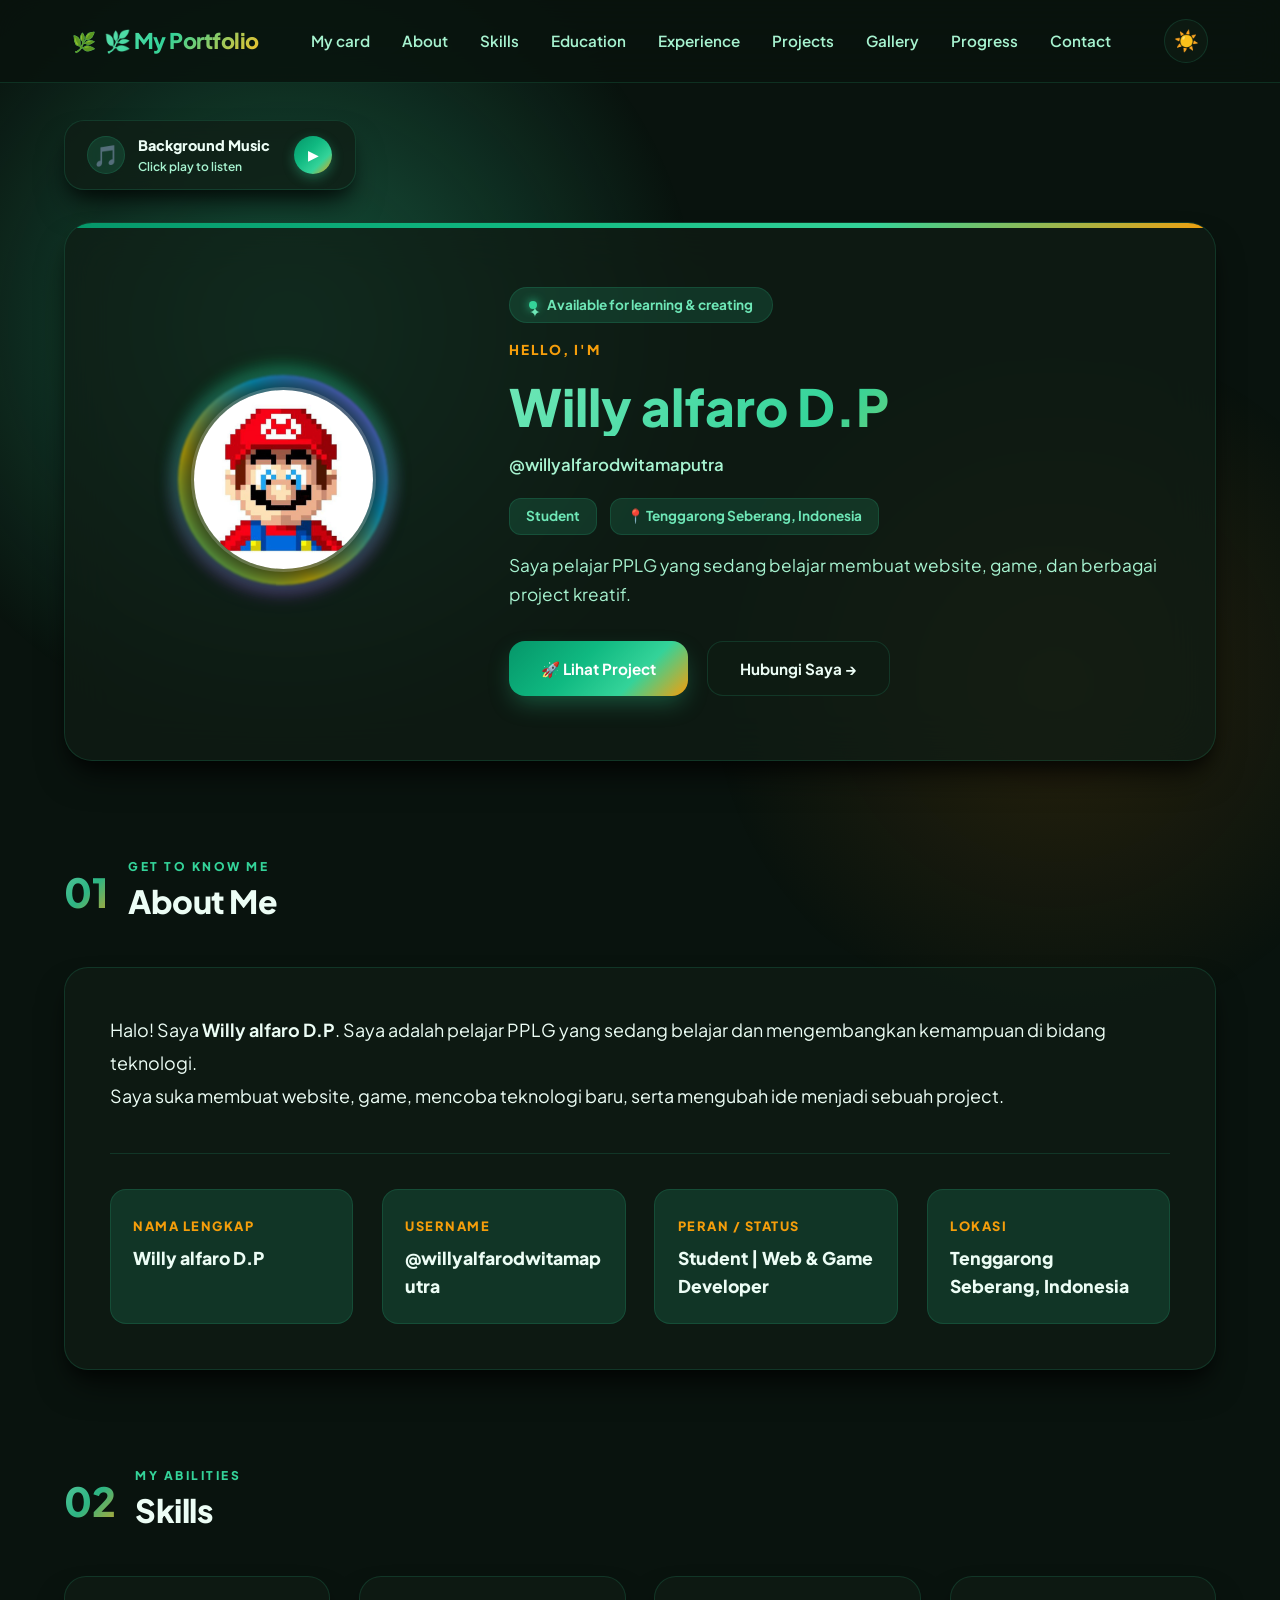
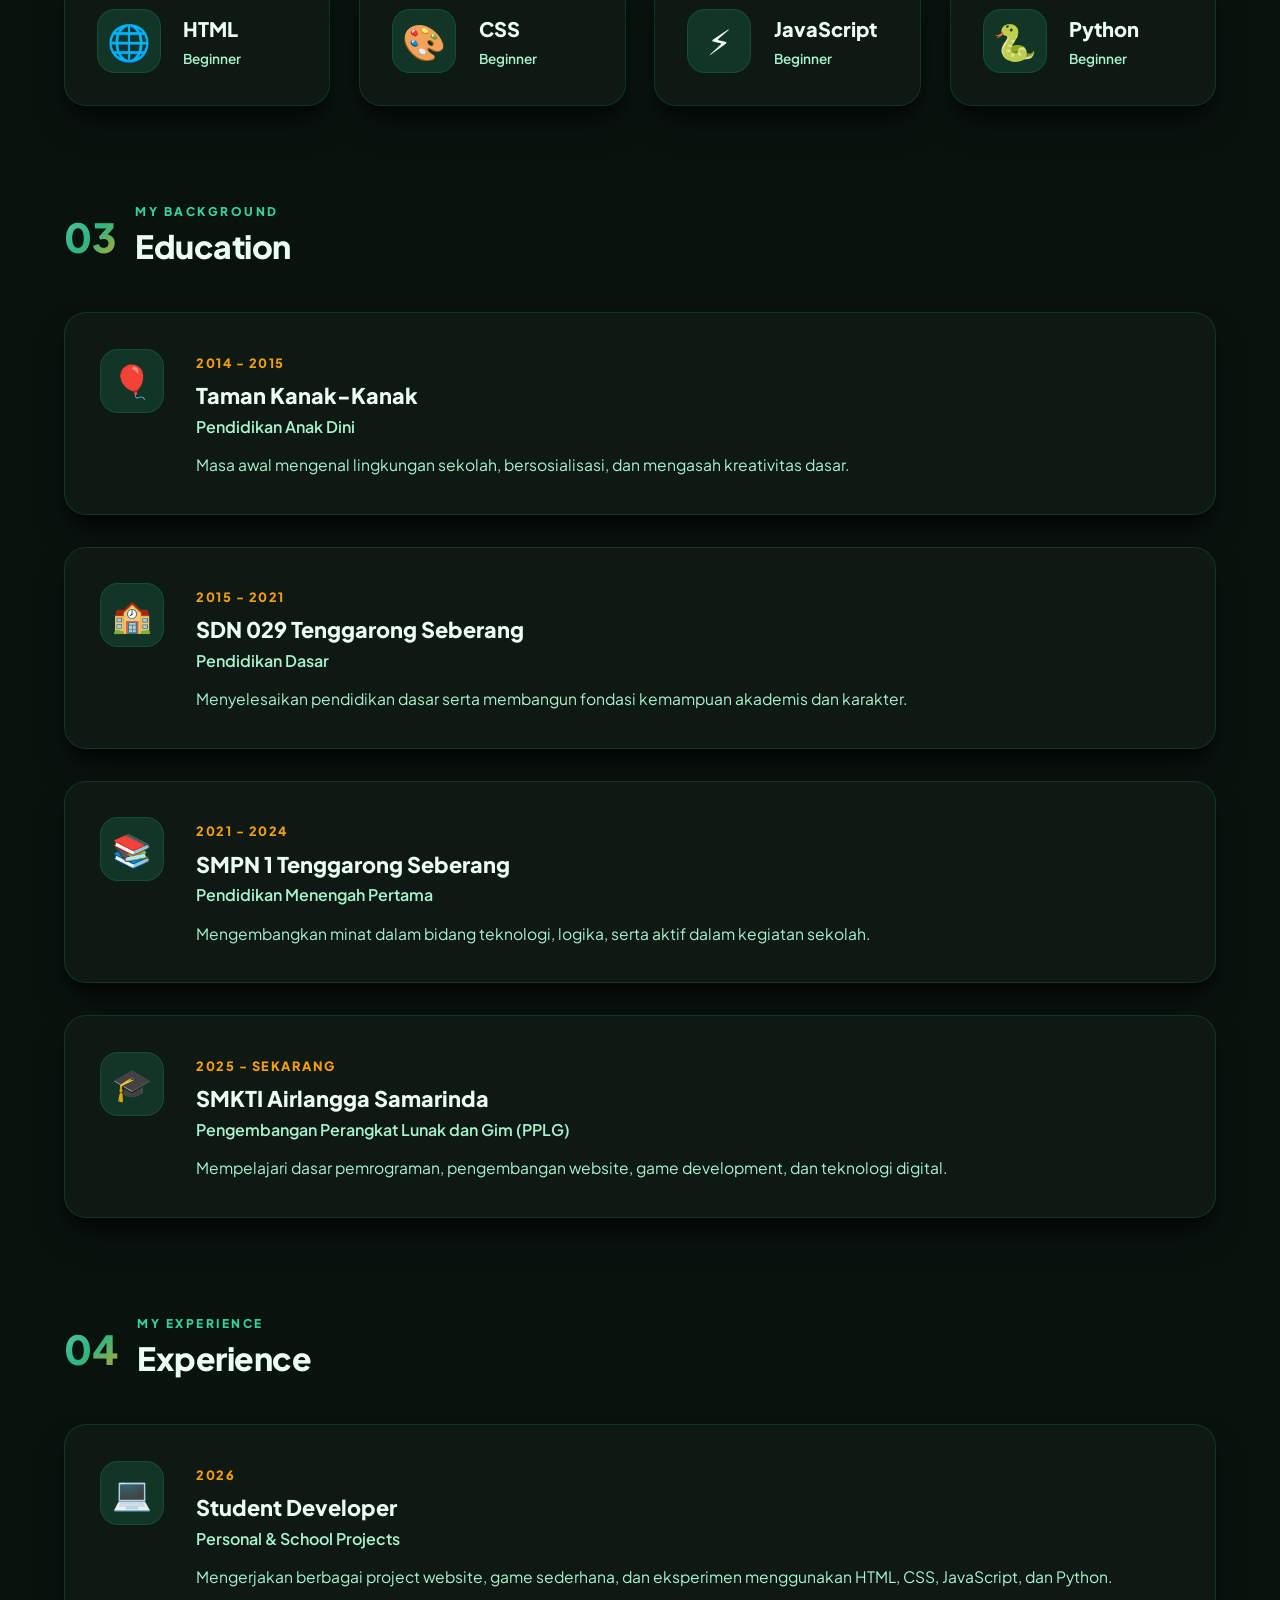
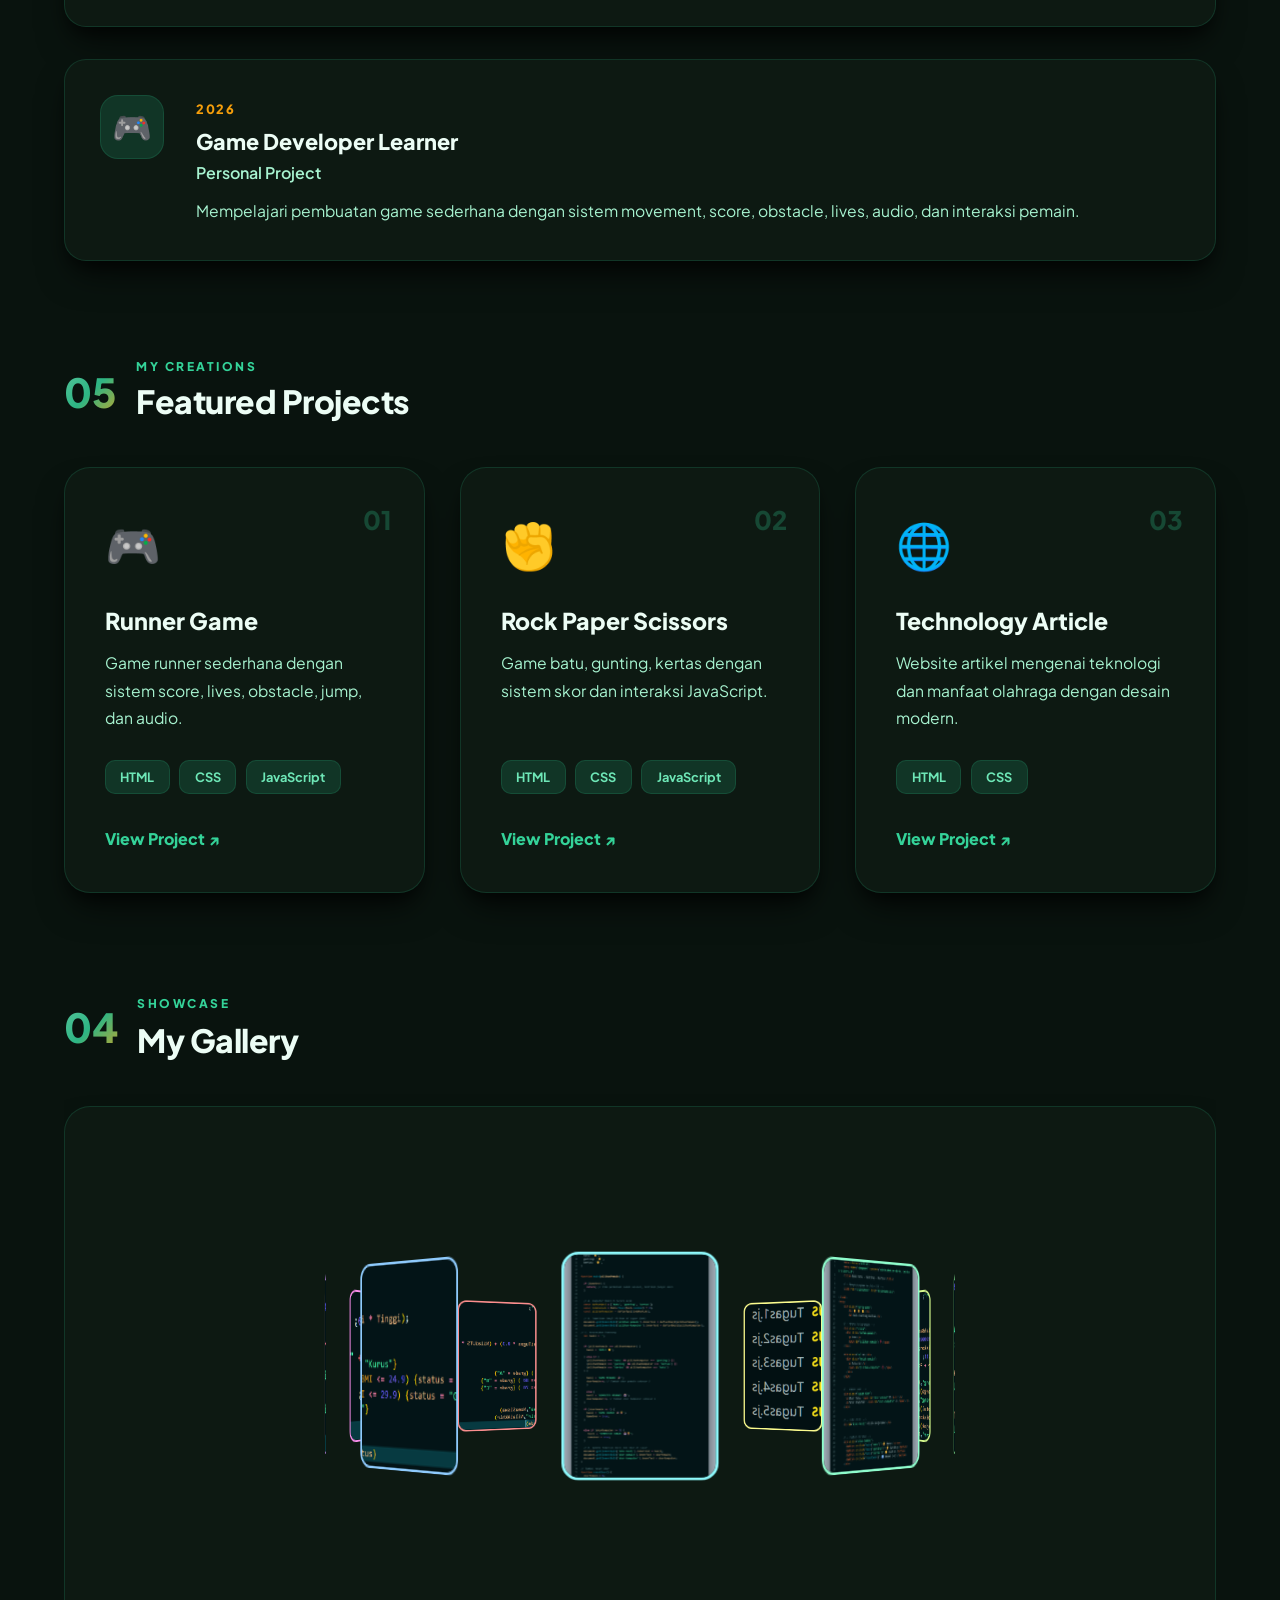
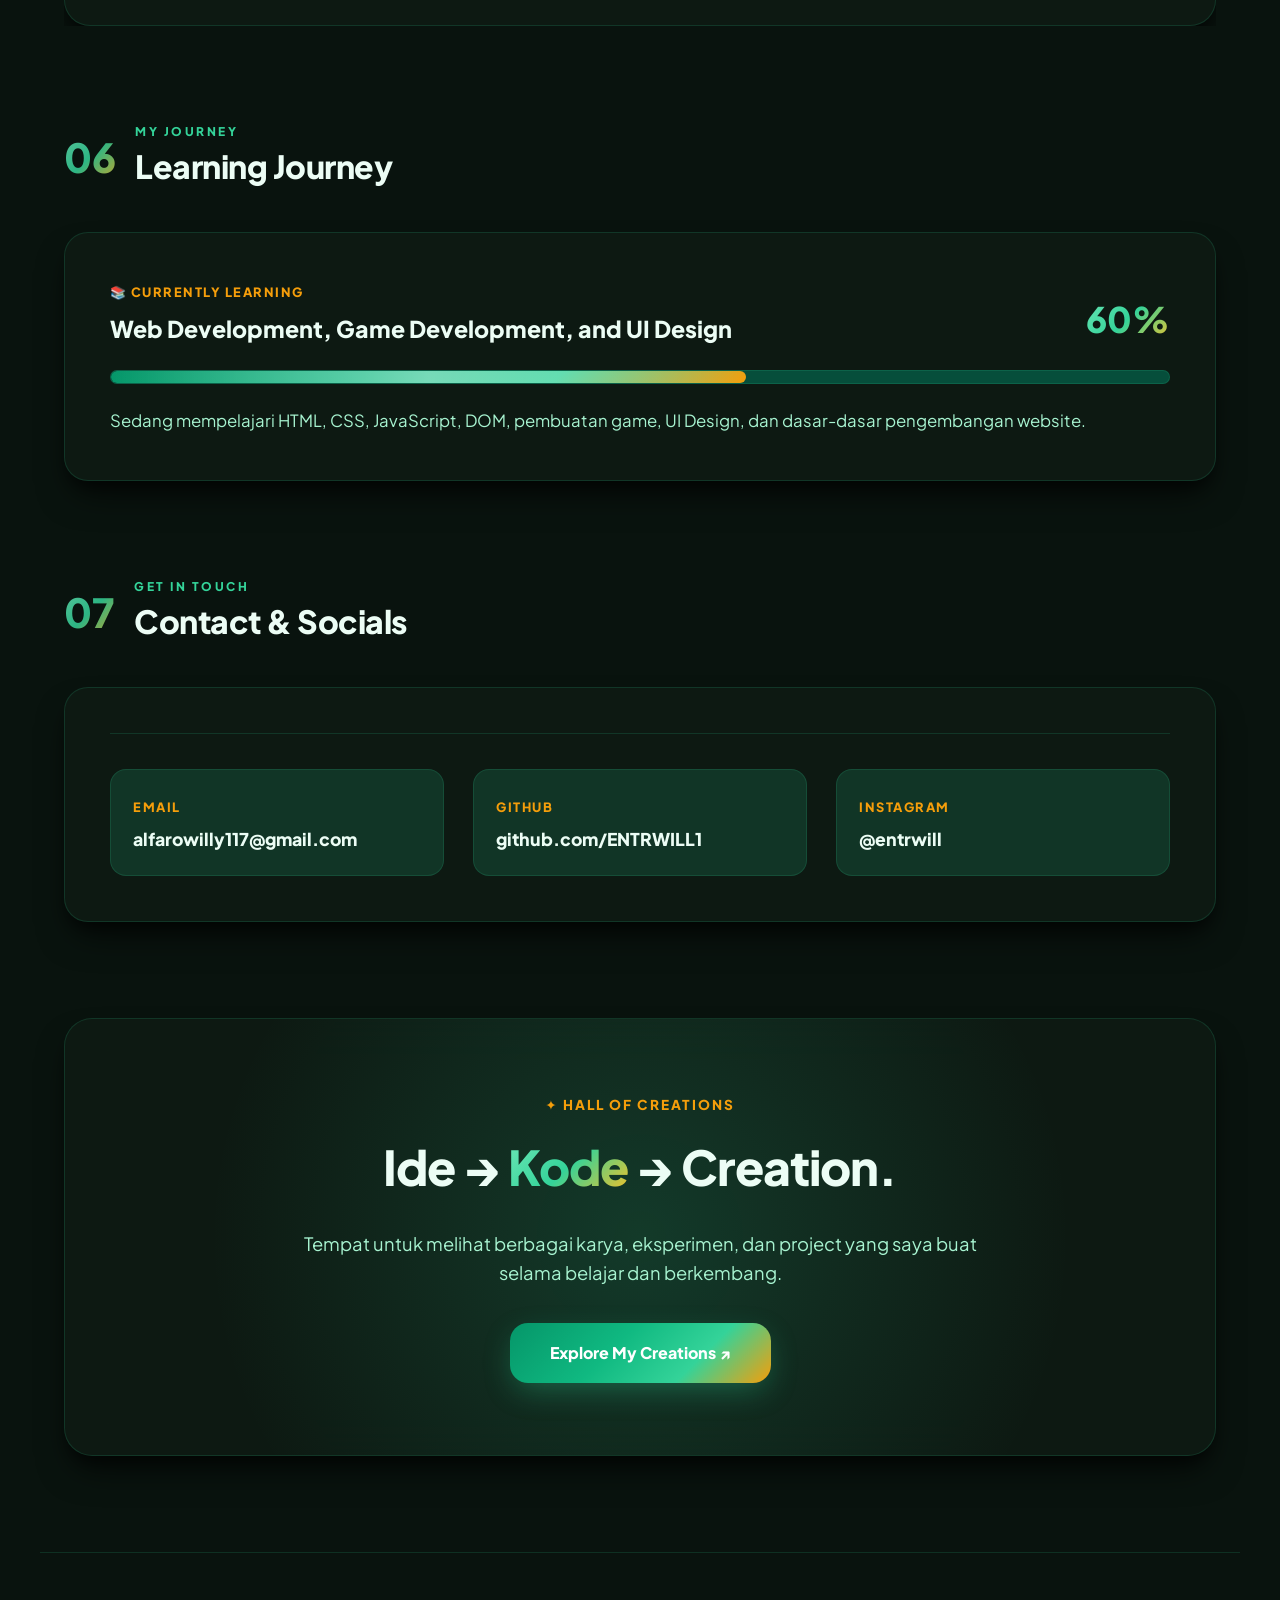
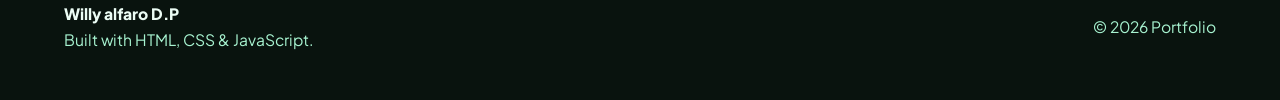
==== index.html @ 13a2ff7c "update" ====
<!DOCTYPE html>
<html lang="id">

<head>
    <meta charset="UTF-8">
    <meta name="viewport" content="width=device-width, initial-scale=1.0">
    <meta name="description" content="Portfolio resmi Willy Alfaro D.P - Pelajar PPLG, Web Developer, dan Creator.">
    <meta name="keywords" content="Portfolio, Willy Alfaro, PPLG, Web Developer, Frontend">
    <meta name="author" content="Willy Alfaro D.P">
    
    <!-- Open Graph / Social Media Preview -->
    <meta property="og:title" content="Portfolio - Willy Alfaro D.P">
    <meta property="og:description" content="Kumpulan project, keahlian, dan perjalanan belajar Willy Alfaro D.P.">
    <meta property="og:type" content="website">
    
    <title>Portfolio - Willy Alfaro D.P</title>

    <!-- Favicon -->
    <link rel="icon" href="favicon.ico" type="image/x-icon">

    <!-- CSS -->
    <link rel="stylesheet" href="Desain.css">

    <!-- Google Fonts -->
    <link rel="preconnect" href="https://fonts.googleapis.com">
    <link rel="preconnect" href="https://fonts.gstatic.com" crossorigin>
    <link href="https://fonts.googleapis.com/css2?family=Plus+Jakarta+Sans:wght@400;500;600;700;800&family=Cinzel:wght@600;800&display=swap" rel="stylesheet">
</head>

<body class="dark">

    <!-- ================= PAGE LOADER ================= -->
    <div id="pageLoader" class="page-loader">
        <svg width="100" height="100" viewBox="0 0 100 100">
            <defs>
                <mask id="clipping">
                    <polygon points="0,0 100,0 100,100 0,100" fill="black"></polygon>
                    <polygon points="25,25 75,25 50,75" fill="white"></polygon>
                    <polygon points="50,25 75,75 25,75" fill="white"></polygon>
                    <polygon points="35,35 65,35 50,65" fill="white"></polygon>
                    <polygon points="35,35 65,35 50,65" fill="white"></polygon>
                    <polygon points="35,35 65,35 50,65" fill="white"></polygon>
                    <polygon points="35,35 65,35 50,65" fill="white"></polygon>
                </mask>
            </defs>
        </svg>
        <div class="page-loader-box"></div>
    </div>

    <!-- ================= NAVBAR ================= -->
    <header class="navbar">
        <div class="nav-container">
            <a href="#hero" class="logo" aria-label="Beranda Profile Realm">
                🌿 My Portfolio
            </a>
            <nav class="nav-links" id="navLinks" aria-label="Navigasi Utama">
                <a href="#hero">My card</a>
                <a href="#about">About</a>
                <a href="#skills">Skills</a>
                <a href="#education">Education</a>
                <a href="#experience">Experience</a>
                <a href="#projects">Projects</a>
                <a href="#gallery">Gallery</a>
                <a href="#learning">Progress</a>
                <a href="#contact">Contact</a>
            </nav>

            <div class="nav-actions">
                <button id="themeBtn" class="theme-toggle-btn loader" aria-label="Ganti Tema Terang/Gelap" type="button">
                    ☀️
                </button>
                <button id="hamburgerBtn" class="hamburger" aria-label="Buka Menu" aria-expanded="false" type="button">
                    <span></span>
                    <span></span>
                    <span></span>
                </button>
            </div>
        </div>
    </header>

    <!-- ================= MAIN ================= -->
    <main class="main-content">

    <!-- ============== MUSIC PLAYER WIDGET ============== -->
        <div class="music-player-card">
            <div class="music-info">
                <div class="music-icon" id="musicIcon">🎵</div>
                <div class="music-details">
                    <span class="music-title" id="songTitle">Background Music</span>
                    <span class="music-status" id="musicStatus">Click play to listen</span>
                </div>
            </div>
            
            <button class="music-btn" id="playBtn" aria-label="Toggle Music">
                <span id="playIcon">▶</span>
            </button>

            <!-- Ganti 'audio.mp3' dengan file lagu kamu -->
            <audio id="bgAudio" loop>
                <source src="Call of Silence（Remix）.mp3" type="audio/mpeg">
                Browser kamu tidak mendukung tag audio.
            </audio>
        </div>

        <!-- HERO -->
        <section id="hero" class="hero-section">
            <div class="hero-card">
                <!-- Wrapper Foto & Animasi Spinner -->
                <div class="profile-avatar-wrapper">
                    <div class="spinner">
                        <div class="spinner1"></div>
                    </div>
                    <img id="fotoProfil" src="Mario.jpg" alt="Foto Profil Willy Alfaro D.P" class="profile-avatar" loading="eager">
                </div>

                <!-- Detail Profil -->
                <div class="profile-details">
                    <span class="status">
                        <span>✦</span> Available for learning & creating
                    </span>

                    <p class="hero-greeting">HELLO, I'M</p>

                    <h1 id="nama" class="hero-name" aria-live="polite">Loading...</h1>

                    <span id="username" class="username-tag">@username</span>

                    <div class="badge-group">
                        <span id="role" class="badge role-badge">Role</span>
                        <span id="lokasi" class="badge location-badge">Lokasi</span>
                    </div>

                    <p id="bio" class="bio-text">Bio description will appear here...</p>

                    <div class="hero-buttons">
                        <a href="#projects" class="btn primary-btn">🚀 Lihat Project</a>
                        <a href="#contact" class="btn secondary-btn">Hubungi Saya →</a>
                    </div>
                </div>
            </div>
        </section>

        <!-- ABOUT -->
        <section id="about" class="section-container">
            <div class="section-heading">
                <span class="section-number">01</span>
                <div>
                    <p class="section-label">GET TO KNOW ME</p>
                    <h2 class="section-title">About Me</h2>
                </div>
            </div>

            <div class="about-card">
                <div class="about-intro">
                    <p>
                        Halo! Saya <strong id="namaAbout">-</strong>. Saya adalah pelajar PPLG yang sedang belajar dan mengembangkan kemampuan di bidang teknologi.
                    </p>
                    <p>
                        Saya suka membuat website, game, mencoba teknologi baru, serta mengubah ide menjadi sebuah project.
                    </p>
                </div>

                <div class="about-grid">
                    <div class="about-item">
                        <span class="about-label">Nama Lengkap</span>
                        <p id="namaAboutCard" class="about-value">-</p>
                    </div>

                    <div class="about-item">
                        <span class="about-label">Username</span>
                        <p id="usernameAbout" class="about-value">-</p>
                    </div>

                    <div class="about-item">
                        <span class="about-label">Peran / Status</span>
                        <p id="roleAbout" class="about-value">-</p>
                    </div>

                    <div class="about-item">
                        <span class="about-label">Lokasi</span>
                        <p id="lokasiAbout" class="about-value">-</p>
                    </div>
                </div>
            </div>
        </section>

        <!-- SKILLS -->
        <section id="skills" class="section-container">
            <div class="section-heading">
                <span class="section-number">02</span>
                <div>
                    <p class="section-label">MY ABILITIES</p>
                    <h2 class="section-title">Skills</h2>
                </div>
            </div>

            <div id="skillsContainer" class="skills-grid">
                <!-- Dibuat oleh JavaScript -->
            </div>
        </section>

        <!-- EDUCATION -->
        <section id="education" class="section-container">
            <div class="section-heading">
                <span class="section-number">03</span>
                <div>
                    <p class="section-label">MY BACKGROUND</p>
                    <h2 class="section-title">Education</h2>
                </div>
            </div>

            <div id="educationContainer" class="timeline-container">
                <!-- Dibuat oleh JavaScript -->
            </div>
        </section>

        <!-- EXPERIENCE -->
        <section id="experience" class="section-container">
            <div class="section-heading">
                <span class="section-number">04</span>
                <div>
                    <p class="section-label">MY EXPERIENCE</p>
                    <h2 class="section-title">Experience</h2>
                </div>
            </div>

            <div id="experienceContainer" class="timeline-container">
                <!-- Dibuat oleh JavaScript -->
            </div>
        </section>

        <!-- PROJECTS -->
        <section id="projects" class="section-container">
            <div class="section-heading">
                <span class="section-number">05</span>
                <div>
                    <p class="section-label">MY CREATIONS</p>
                    <h2 class="section-title">Featured Projects</h2>
                </div>
            </div>

            <div id="projectsContainer" class="projects-grid">
                <!-- Dibuat oleh JavaScript -->
            </div>
        </section>

        <!-- ============================================
        SECTION GALLERY (3D ROTATING GALLERY)
        ============================================ -->
        <section class="section-container" id="gallery">
            <div class="section-heading">
                <span class="section-number">04</span>
                <div>
                    <span class="section-label">Showcase</span>
                    <h2 class="section-title">My Gallery</h2>
                </div>
            </div>

            <div class="gallery-card">
                <div class="wrapper">
                    <div class="inner">
                        <div class="card"><div class="img"></div></div>
                        <div class="card"><div class="img"></div></div>
                        <div class="card"><div class="img"></div></div>
                        <div class="card"><div class="img"></div></div>
                        <div class="card"><div class="img"></div></div>
                        <div class="card"><div class="img"></div></div>
                        <div class="card"><div class="img"></div></div>
                        <div class="card"><div class="img"></div></div>
                        <div class="card"><div class="img"></div></div>
                        <div class="card"><div class="img"></div></div>
                    </div>
                </div>
            </div>
        </section>

        <!-- LIGHTBOX MODAL (untuk gallery) -->
        <div class="lightbox-modal" id="galleryLightbox">
            <span class="lightbox-close" id="lightboxClose">&times;</span>
            <img class="lightbox-content" id="lightboxImage" src="" alt="Gallery preview">
        </div>

        <!-- LEARNING PROGRESS -->
        <section id="learning" class="section-container">
            <div class="section-heading">
                <span class="section-number">06</span>
                <div>
                    <p class="section-label">MY JOURNEY</p>
                    <h2 class="section-title">Learning Journey</h2>
                </div>
            </div>

            <div class="progress-card">
                <div class="progress-header">
                    <div>
                        <span class="progress-label">📚 CURRENTLY LEARNING</span>
                        <h3 id="learningTitle" class="progress-title">Loading...</h3>
                    </div>
                    <span id="learningPercent" class="progress-percent">0%</span>
                </div>

                <div class="progress-track" role="progressbar" aria-label="Progres Pembelajaran" aria-valuenow="0" aria-valuemin="0" aria-valuemax="100">
                    <div id="progressBar" class="progress-fill"></div>
                </div>

                <p id="learningDescription" class="progress-desc">Deskripsi progress...</p>
            </div>
        </section>

        <!-- CONTACT -->
        <section id="contact" class="section-container">
            <div class="section-heading">
                <span class="section-number">07</span>
                <div>
                    <p class="section-label">GET IN TOUCH</p>
                    <h2 class="section-title">Contact & Socials</h2>
                </div>
            </div>

            <div class="about-card">   
                <div class="about-grid">
                    <div class="about-item">
                        <span class="about-label">Email</span>
                        <p class="about-value"><a href="mailto:alfarowilly117@gmail.com" class="contact-link">alfarowilly117@gmail.com</a></p>
                    </div>
                    <div class="about-item">
                        <span class="about-label">GitHub</span>
                        <p class="about-value"><a href="https://github.com/ENTRWILL1" target="_blank" rel="noopener noreferrer" class="contact-link">github.com/ENTRWILL1</a></p>
                    </div>
                    <div class="about-item">
                        <span class="about-label">Instagram</span>
                        <p class="about-value"><a href="https://instagram.com/entrwill" target="_blank" rel="noopener noreferrer" class="contact-link">@entrwill</a></p>
                    </div>
                </div>
            </div>

        </section>

        <!-- HALL OF CREATIONS -->
        <section class="creation-section">
            <div class="creation-content">
                <span class="creation-label">✦ HALL OF CREATIONS</span>
                <h2>Ide → <span>Kode</span> → Creation.</h2>
                <p>Tempat untuk melihat berbagai karya, eksperimen, dan project yang saya buat selama belajar dan berkembang.</p>
                <a href="#projects" class="creation-button">Explore My Creations ↗</a>
            </div>
        </section>

    </main>

    <!-- ================= FOOTER ================= -->
    <footer class="footer">
        <div>
            <strong id="footerName">Willy Alfaro D.P</strong>
            <p>Built with HTML, CSS & JavaScript.</p>
        </div>
        <span>© 2026 Portfolio</span>
    </footer>

    <!-- JavaScript -->
    <script src="Code.js" defer></script>
</body>

</html>
---- Desain.css ----
/* ============================================
   DESIGN SYSTEM & VARIABLES (NATURE PALETTE)
   ============================================ */
:root {
    /* Theme Light: Morning Mist Forest */
    --bg-primary: #f0f4f1;
    --bg-card: rgba(255, 255, 255, 0.78);
    --bg-card-hover: rgba(255, 255, 255, 0.92);
    --text-primary: #1b2e23;
    --text-secondary: #3d5a49;
    --accent: #10b981;
    --accent-glow: rgba(16, 185, 129, 0.35);
    --accent-hover: #059669;
    --nature-amber: #d97706;
    --border: rgba(46, 117, 89, 0.15);
    --card-shadow: 0 20px 35px -10px rgba(27, 46, 35, 0.08), 0 10px 15px -5px rgba(27, 46, 35, 0.04);
    --badge-bg: rgba(16, 185, 129, 0.12);
    --badge-text: #047857;
    --progress-bg: #d1fae5;
    --nav-bg: rgba(240, 244, 241, 0.82);
    --gradient-hero: linear-gradient(135deg, #10b981 0%, #059669 40%, #047857 70%, #d97706 100%);
    --gradient-text: linear-gradient(135deg, #047857 0%, #10b981 50%, #b45309 100%);
}

body.dark {
    /* Theme Dark: Enchanted Midnight Canopy */
    --bg-primary: #09130e;
    --bg-card: rgba(15, 28, 21, 0.75);
    --bg-card-hover: rgba(24, 43, 33, 0.88);
    --text-primary: #ecfdf5;
    --text-secondary: #a7f3d0;
    --accent: #34d399;
    --accent-glow: rgba(52, 211, 153, 0.35);
    --accent-hover: #10b981;
    --nature-amber: #f59e0b;
    --border: rgba(52, 211, 153, 0.15);
    --card-shadow: 0 20px 35px -10px rgba(0, 0, 0, 0.7), 0 10px 15px -5px rgba(0, 0, 0, 0.5);
    --badge-bg: rgba(52, 211, 153, 0.15);
    --badge-text: #6ee7b7;
    --progress-bg: #064e3b;
    --nav-bg: rgba(9, 19, 14, 0.85);
    --gradient-hero: linear-gradient(135deg, #059669 0%, #10b981 40%, #34d399 70%, #f59e0b 100%);
    --gradient-text: linear-gradient(135deg, #6ee7b7 0%, #34d399 50%, #fbbf24 100%);
}

/* ============================================
   RESET & BASE STYLES
   ============================================ */
*, *::before, *::after {
    margin: 0;
    padding: 0;
    box-sizing: border-box;
}

html {
    scroll-behavior: smooth;
}

body {
    background-color: var(--bg-primary);
    color: var(--text-primary);
    font-family: 'Plus Jakarta Sans', system-ui, -apple-system, sans-serif;
    transition: background-color 0.5s ease, color 0.5s ease;
    line-height: 1.6;
    overflow-x: hidden;
    position: relative;
    min-height: 100vh;
}

/* Nature Background: Animated Bioluminescent Orbs */
body::before {
    content: '';
    position: fixed;
    top: -10%;
    left: -10%;
    width: 65vw;
    height: 65vw;
    border-radius: 40% 60% 70% 30% / 40% 50% 60% 70%;
    background: radial-gradient(circle, var(--accent-glow) 0%, rgba(0,0,0,0) 70%);
    z-index: -2;
    will-change: transform, border-radius;
    animation: organicMorph 18s infinite alternate ease-in-out;
}

body::after {
    content: '';
    position: fixed;
    bottom: -15%;
    right: -10%;
    width: 55vw;
    height: 55vw;
    border-radius: 60% 40% 30% 70% / 50% 30% 70% 40%;
    background: radial-gradient(circle, rgba(217, 119, 6, 0.15) 0%, rgba(0,0,0,0) 70%);
    z-index: -2;
    will-change: transform, border-radius;
    animation: organicMorph 22s infinite alternate-reverse ease-in-out;
}

@keyframes organicMorph {
    0% { transform: translate(0, 0) rotate(0deg) scale(1); border-radius: 40% 60% 70% 30% / 40% 50% 60% 70%; }
    50% { transform: translate(80px, 60px) rotate(90deg) scale(1.15); border-radius: 60% 30% 50% 70% / 30% 60% 40% 50%; }
    100% { transform: translate(140px, -40px) rotate(180deg) scale(0.9); border-radius: 30% 70% 40% 60% / 50% 40% 70% 30%; }
}

/* ============================================
   NAVBAR
   ============================================ */
.navbar {
    position: fixed;
    top: 0;
    left: 0;
    width: 100%;
    background: var(--nav-bg);
    -webkit-backdrop-filter: blur(20px);
    backdrop-filter: blur(20px);
    border-bottom: 1px solid var(--border);
    z-index: 1000;
    transition: all 0.4s ease;
}

.nav-container {
    max-width: 1200px;
    margin: 0 auto;
    padding: 1.2rem 2rem;
    display: flex;
    justify-content: space-between;
    align-items: center;
}

.logo {
    font-weight: 800;
    font-size: 1.35rem;
    background: var(--gradient-text);
    -webkit-background-clip: text;
    background-clip: text;
    -webkit-text-fill-color: transparent;
    letter-spacing: -0.5px;
    display: flex;
    align-items: center;
    gap: 0.5rem;
}

.logo::before {
    content: '🌿';
    font-size: 1.2rem;
    -webkit-text-fill-color: initial;
    animation: leafSway 4s ease-in-out infinite;
}

@keyframes leafSway {
    0%, 100% { transform: rotate(0deg); }
    50% { transform: rotate(15deg) scale(1.1); }
}

.nav-links {
    display: flex;
    gap: 2rem;
}

.nav-links a {
    text-decoration: none;
    color: var(--text-secondary);
    font-weight: 600;
    font-size: 0.95rem;
    position: relative;
    padding: 0.3rem 0;
    transition: color 0.3s ease;
}

.nav-links a::after {
    content: '';
    position: absolute;
    bottom: -2px;
    left: 50%;
    transform: translateX(-50%);
    width: 0;
    height: 3px;
    background: var(--gradient-hero);
    transition: width 0.3s cubic-bezier(0.175, 0.885, 0.32, 1.275);
    border-radius: 10px;
}

.nav-links a:hover {
    color: var(--text-primary);
}

.nav-links a:hover::after {
    width: 100%;
}

/* ============================================
   THEME TOGGLE (ANIMATED LOADER FULL CIRCLE)
   ============================================ */
.theme-toggle-btn.loader {
    display: inline-flex;
    align-items: center;
    justify-content: center;
    width: 44px;
    height: 44px;
    position: relative;
    background: var(--bg-card);
    border: 1px solid var(--border);
    border-radius: 50%;
    cursor: pointer;
    padding: 0;
    font-size: 1.25rem;
    z-index: 1;
    overflow: hidden;
    transition: transform 0.3s ease, border-color 0.3s ease;
}

.theme-toggle-btn.loader:hover {
    transform: scale(1.08);
    border-color: var(--accent);
}

/* Animasi Gelembung Memenuhi Lingkaran */
.theme-toggle-btn.loader::before, 
.theme-toggle-btn.loader::after {
    content: "";
    position: absolute;
    left: 50%;
    bottom: 0;
    width: 100%;
    height: 100%;
    border-radius: 50%;
    background: var(--accent-glow);
    transform: translate(-50%, 0%) scale(0);
    animation: push_401 2s infinite linear;
    z-index: -1;
    pointer-events: none;
}

.theme-toggle-btn.loader::after {
    animation-delay: 1s;
}

@keyframes push_401 {
    0% {
        transform: translate(-50%, 50%) scale(0.2);
        opacity: 0.8;
    }
    50% {
        transform: translate(-50%, 0%) scale(1);
        opacity: 1;
    }
    100% {
        transform: translate(-50%, -50%) scale(1.2);
        opacity: 0;
    }
}

/* ============================================
   CONTAINERS & LAYOUT
   ============================================ */
.main-content {
    max-width: 1200px;
    margin: 7.5rem auto 4rem auto;
    padding: 0 1.5rem;
}

.section-container {
    margin-bottom: 6rem;
    animation: fadeInNature 0.9s cubic-bezier(0.16, 1, 0.3, 1) both;
}

.section-heading {
    display: flex;
    align-items: center;
    gap: 1.2rem;
    margin-bottom: 2.5rem;
    position: relative;
}

.section-number {
    font-size: 2.5rem;
    font-weight: 800;
    background: var(--gradient-text);
    -webkit-background-clip: text;
    background-clip: text;
    -webkit-text-fill-color: transparent;
    opacity: 0.85;
}

.section-label {
    font-size: 0.75rem;
    font-weight: 800;
    letter-spacing: 2.5px;
    color: var(--accent);
    text-transform: uppercase;
}

.section-title {
    font-size: 2rem;
    font-weight: 800;
    letter-spacing: -0.5px;
}

/* ============================================
   HERO SECTION
   ============================================ */
.hero-section {
    margin-bottom: 6rem;
    animation: fadeInNature 0.9s cubic-bezier(0.16, 1, 0.3, 1);
}

.hero-card {
    background: var(--bg-card);
    -webkit-backdrop-filter: blur(24px);
    backdrop-filter: blur(24px);
    border: 1px solid var(--border);
    border-radius: 28px;
    padding: 4rem 3.5rem;
    display: flex;
    gap: 4rem;
    align-items: center;
    box-shadow: var(--card-shadow);
    position: relative;
    overflow: hidden;
}

.hero-card::before {
    content: '';
    position: absolute;
    top: 0;
    left: 0;
    width: 100%;
    height: 5px;
    background: var(--gradient-hero);
}

/* Container Pembungkus Avatar */
.profile-avatar-wrapper {
    position: relative;
    width: 210px;
    height: 210px;
    display: flex;
    align-items: center;
    justify-content: center;
    margin: 0 auto 1.5rem auto;
}

/* Animasi Spinner Uiverse */
.spinner {
    position: absolute;
    inset: 0;
    background-image: linear-gradient(
        45deg, 
        #13c996 0%, 
        #ffd700 33%, 
        #00bfff 66%, 
        #ba42ff 100%
    );
    width: 100%;
    height: 100%;
    animation: spinning82341 1.7s linear infinite;
    border-radius: 50%;
    filter: blur(1px);
    box-shadow: 0px -5px 20px 0px rgba(0, 255, 136, 0.6), 
                0px 5px 20px 0px rgba(186, 66, 255, 0.6);
}

.spinner1 {
    background-color: var(--bg-card, rgb(36, 36, 36));
    width: 100%;
    height: 100%;
    border-radius: 50%;
    filter: blur(10px);
}

@keyframes spinning82341 {
    to {
        transform: rotate(360deg);
    }
}

/* Foto Profil di Atas Spinner */
.profile-avatar {
    position: absolute;
    width: 185px;
    height: 185px;
    border-radius: 50%;
    object-fit: cover;
    z-index: 2;
    border: 3px solid rgba(255, 255, 255, 0.2);
    transition: transform 0.5s ease;
}

.hero-card:hover .profile-avatar {
    transform: scale(1.03);
}

/* Profile Details */
.profile-details {
    display: flex;
    flex-direction: column;
    gap: 1rem;
}

.status {
    display: inline-flex;
    align-items: center;
    gap: 0.6rem;
    font-size: 0.85rem;
    color: var(--badge-text);
    font-weight: 700;
    background: var(--badge-bg);
    padding: 0.4rem 1.2rem;
    border-radius: 30px;
    width: fit-content;
    border: 1px solid var(--border);
}

.status span {
    width: 8px;
    height: 8px;
    background-color: var(--accent);
    border-radius: 50%;
    box-shadow: 0 0 10px var(--accent);
    animation: ripple 2s infinite ease-in-out;
}

@keyframes ripple {
    0% { transform: scale(0.8); opacity: 1; }
    50% { transform: scale(1.6); opacity: 0.4; }
    100% { transform: scale(0.8); opacity: 1; }
}

.hero-greeting {
    font-size: 0.85rem;
    font-weight: 800;
    letter-spacing: 2px;
    color: var(--nature-amber);
}

.hero-name {
    font-size: 3.2rem;
    font-weight: 800;
    line-height: 1.15;
    background: var(--gradient-text);
    -webkit-background-clip: text;
    background-clip: text;
    -webkit-text-fill-color: transparent;
}

.username-tag {
    color: var(--text-secondary);
    font-weight: 600;
    font-size: 1.05rem;
}

.badge-group {
    display: flex;
    gap: 0.8rem;
    flex-wrap: wrap;
    margin-top: 0.2rem;
}

.badge {
    background: var(--badge-bg);
    color: var(--badge-text);
    padding: 0.4rem 1rem;
    border-radius: 12px;
    font-size: 0.85rem;
    font-weight: 700;
    border: 1px solid var(--border);
    transition: all 0.3s ease;
}

.badge:hover {
    transform: translateY(-2px);
    border-color: var(--accent);
}

.bio-text {
    color: var(--text-secondary);
    font-size: 1.08rem;
    max-width: 650px;
    line-height: 1.7;
}

.hero-buttons {
    display: flex;
    gap: 1.2rem;
    margin-top: 1rem;
}

.btn {
    text-decoration: none;
    padding: 0.9rem 2rem;
    border-radius: 16px;
    font-weight: 700;
    font-size: 0.95rem;
    transition: all 0.4s cubic-bezier(0.175, 0.885, 0.32, 1.275);
    display: inline-flex;
    align-items: center;
    gap: 0.6rem;
}

.primary-btn {
    background: var(--gradient-hero);
    color: #fff;
    box-shadow: 0 10px 25px -5px var(--accent-glow);
}

.primary-btn:hover {
    transform: translateY(-4px) scale(1.03);
    box-shadow: 0 18px 30px -5px var(--accent-glow);
}

.secondary-btn {
    background: var(--bg-card);
    border: 1px solid var(--border);
    color: var(--text-primary);
}

.secondary-btn:hover {
    background: var(--bg-card-hover);
    transform: translateY(-4px);
    border-color: var(--accent);
    box-shadow: 0 10px 20px -5px rgba(0,0,0,0.1);
}

/* ============================================
   ABOUT SECTION
   ============================================ */
.about-card {
    background: var(--bg-card);
    -webkit-backdrop-filter: blur(20px);
    backdrop-filter: blur(20px);
    border: 1px solid var(--border);
    border-radius: 24px;
    padding: 2.8rem;
    box-shadow: var(--card-shadow);
    transition: transform 0.4s ease, border-color 0.4s ease;
    overflow: hidden;
    width: 100%;
}

.about-card:hover {
    border-color: var(--accent);
}

.about-intro {
    margin-bottom: 2.5rem;
    font-size: 1.12rem;
    line-height: 1.85;
    overflow-wrap: break-word;
    word-break: break-word;
}

.about-grid {
    display: grid;
    grid-template-columns: repeat(auto-fit, minmax(200px, 1fr));
    gap: 1.8rem;
    border-top: 1px solid var(--border);
    padding-top: 2.2rem;
    width: 100%;
}

.about-item {
    background: var(--badge-bg);
    padding: 1.4rem;
    border-radius: 16px;
    border: 1px solid var(--border);
    transition: all 0.4s ease;
    min-width: 0;
    overflow-wrap: break-word;
    word-break: break-word;
}

.about-item:hover {
    transform: translateY(-5px) scale(1.02);
    background: var(--bg-card-hover);
    border-color: var(--accent);
}

.about-label {
    font-size: 0.8rem;
    color: var(--nature-amber);
    font-weight: 800;
    text-transform: uppercase;
    letter-spacing: 1.5px;
}

.about-value {
    font-weight: 800;
    font-size: 1.1rem;
    margin-top: 0.4rem;
    color: var(--text-primary);
    overflow-wrap: break-word;
    word-break: break-word;
}

/* ============================================
   SKILLS SECTION
   ============================================ */
.skills-grid {
    display: grid;
    grid-template-columns: repeat(auto-fit, minmax(240px, 1fr));
    gap: 1.8rem;
}

.skill-card {
    background: var(--bg-card);
    -webkit-backdrop-filter: blur(20px);
    backdrop-filter: blur(20px);
    border: 1px solid var(--border);
    border-radius: 22px;
    padding: 2rem;
    display: flex;
    align-items: center;
    gap: 1.4rem;
    box-shadow: var(--card-shadow);
    transition: all 0.4s cubic-bezier(0.175, 0.885, 0.32, 1.275);
    position: relative;
    overflow: hidden;
}

.skill-card::after {
    content: '';
    position: absolute;
    bottom: 0;
    left: 0;
    width: 0%;
    height: 3px;
    background: var(--gradient-hero);
    transition: width 0.4s ease;
}

.skill-card:hover {
    transform: translateY(-8px) scale(1.03);
    border-color: var(--accent);
    box-shadow: 0 20px 35px -10px var(--accent-glow);
}

.skill-card:hover::after {
    width: 100%;
}

.skill-icon {
    font-size: 2.2rem;
    background: var(--badge-bg);
    min-width: 64px;
    height: 64px;
    display: flex;
    align-items: center;
    justify-content: center;
    border-radius: 18px;
    border: 1px solid var(--border);
    transition: transform 0.4s ease;
}

.skill-card:hover .skill-icon {
    transform: rotate(12deg) scale(1.1);
}

.skill-info h3 {
    font-size: 1.25rem;
    font-weight: 800;
}

.skill-info span {
    font-size: 0.85rem;
    color: var(--text-secondary);
    font-weight: 600;
}

/* ============================================
   TIMELINE
   ============================================ */
.timeline-container {
    display: flex;
    flex-direction: column;
    gap: 2rem;
    position: relative;
}

.timeline-card {
    background: var(--bg-card);
    -webkit-backdrop-filter: blur(20px);
    backdrop-filter: blur(20px);
    border: 1px solid var(--border);
    border-radius: 22px;
    padding: 2.2rem;
    display: flex;
    gap: 2rem;
    box-shadow: var(--card-shadow);
    transition: all 0.4s cubic-bezier(0.16, 1, 0.3, 1);
    position: relative;
}

.timeline-card:hover {
    transform: translateX(10px);
    border-color: var(--accent);
    box-shadow: 0 15px 30px -10px var(--accent-glow);
}

.timeline-icon {
    font-size: 2rem;
    background: var(--badge-bg);
    min-width: 64px;
    height: 64px;
    display: flex;
    align-items: center;
    justify-content: center;
    border-radius: 18px;
    border: 1px solid var(--border);
    flex-shrink: 0;
}

.timeline-year {
    font-size: 0.8rem;
    font-weight: 800;
    color: var(--nature-amber);
    letter-spacing: 1.5px;
    text-transform: uppercase;
}

.timeline-content h3 {
    font-size: 1.35rem;
    font-weight: 800;
    margin-top: 0.3rem;
}

.timeline-content h4 {
    font-size: 1rem;
    color: var(--text-secondary);
    font-weight: 600;
    margin-bottom: 0.8rem;
}

.timeline-content p {
    font-size: 0.98rem;
    color: var(--text-secondary);
    line-height: 1.7;
}

/* ============================================
   PROJECTS
   ============================================ */
.projects-grid {
    display: grid;
    grid-template-columns: repeat(auto-fit, minmax(320px, 1fr));
    gap: 2.2rem;
}

.project-card {
    background: var(--bg-card);
    -webkit-backdrop-filter: blur(20px);
    backdrop-filter: blur(20px);
    border: 1px solid var(--border);
    border-radius: 26px;
    padding: 2.5rem;
    position: relative;
    display: flex;
    flex-direction: column;
    box-shadow: var(--card-shadow);
    transition: all 0.4s cubic-bezier(0.175, 0.885, 0.32, 1.275);
}

.project-card:hover {
    transform: translateY(-10px) scale(1.02);
    border-color: var(--accent);
    box-shadow: 0 25px 45px -12px var(--accent-glow);
}

.project-number {
    position: absolute;
    top: 2rem;
    right: 2rem;
    font-weight: 800;
    color: var(--accent);
    opacity: 0.25;
    font-size: 1.6rem;
}

.project-icon {
    font-size: 2.8rem;
    margin-bottom: 1.4rem;
    display: inline-block;
    transition: transform 0.4s ease;
}

.project-card:hover .project-icon {
    transform: scale(1.2) rotate(-8deg);
}

.project-card h3 {
    font-size: 1.45rem;
    font-weight: 800;
    margin-bottom: 0.6rem;
}

.project-card p {
    font-size: 0.98rem;
    color: var(--text-secondary);
    margin-bottom: 1.8rem;
    flex-grow: 1;
    line-height: 1.75;
}

.tech-list {
    display: flex;
    gap: 0.6rem;
    flex-wrap: wrap;
    margin-bottom: 2rem;
}

.tech-list span {
    background: var(--badge-bg);
    color: var(--badge-text);
    border: 1px solid var(--border);
    padding: 0.35rem 0.9rem;
    border-radius: 10px;
    font-size: 0.8rem;
    font-weight: 700;
}

.project-link {
    text-decoration: none;
    color: var(--accent);
    font-weight: 800;
    font-size: 1rem;
    display: inline-flex;
    align-items: center;
    gap: 0.5rem;
    transition: gap 0.3s ease, color 0.3s ease;
}

.project-link:hover {
    gap: 0.9rem;
    color: var(--accent-hover);
}

/* ============================================
   LEARNING PROGRESS
   ============================================ */
.progress-card {
    background: var(--bg-card);
    -webkit-backdrop-filter: blur(20px);
    backdrop-filter: blur(20px);
    border: 1px solid var(--border);
    border-radius: 24px;
    padding: 2.8rem;
    box-shadow: var(--card-shadow);
}

.progress-header {
    display: flex;
    justify-content: space-between;
    align-items: flex-end;
    margin-bottom: 1.4rem;
}

.progress-label {
    font-size: 0.8rem;
    font-weight: 800;
    color: var(--nature-amber);
    letter-spacing: 1.5px;
}

.progress-title {
    font-size: 1.45rem;
    font-weight: 800;
    margin-top: 0.4rem;
}

.progress-percent {
    font-size: 2.2rem;
    font-weight: 800;
    background: var(--gradient-text);
    -webkit-background-clip: text;
    background-clip: text;
    -webkit-text-fill-color: transparent;
}

.progress-track {
    background: var(--progress-bg);
    height: 14px;
    border-radius: 14px;
    overflow: hidden;
    margin-bottom: 1.4rem;
    border: 1px solid var(--border);
}

.progress-fill {
    background: var(--gradient-hero);
    height: 100%;
    width: 0%;
    transition: width 1.5s cubic-bezier(0.16, 1, 0.3, 1);
    border-radius: 14px;
    position: relative;
}

.progress-fill::after {
    content: '';
    position: absolute;
    top: 0;
    left: 0;
    right: 0;
    bottom: 0;
    background: linear-gradient(90deg, rgba(255,255,255,0) 0%, rgba(255,255,255,0.4) 50%, rgba(255,255,255,0) 100%);
    animation: shimmer 2.5s infinite;
}

@keyframes shimmer {
    0% { transform: translateX(-100%); }
    100% { transform: translateX(100%); }
}

.progress-desc {
    color: var(--text-secondary);
    font-size: 1.05rem;
    line-height: 1.75;
}

/* ============================================
   CREATION SECTION
   ============================================ */
.creation-section {
    background: var(--bg-card);
    -webkit-backdrop-filter: blur(24px);
    backdrop-filter: blur(24px);
    border: 1px solid var(--border);
    border-radius: 28px;
    padding: 4.5rem 2.5rem;
    text-align: center;
    margin-bottom: 6rem;
    box-shadow: var(--card-shadow);
    position: relative;
    overflow: hidden;
}

.creation-section::before {
    content: '';
    position: absolute;
    inset: 0;
    background: radial-gradient(circle at center, var(--accent-glow) 0%, transparent 70%);
    opacity: 0.5;
    z-index: 0;
}

.creation-content {
    position: relative;
    z-index: 1;
}

.creation-label {
    font-size: 0.85rem;
    font-weight: 800;
    color: var(--nature-amber);
    letter-spacing: 2px;
}

.creation-section h2 {
    font-size: 3rem;
    font-weight: 800;
    margin: 0.8rem 0 1.4rem 0;
    letter-spacing: -1px;
}

.creation-section h2 span {
    background: var(--gradient-text);
    -webkit-background-clip: text;
    background-clip: text;
    -webkit-text-fill-color: transparent;
}

.creation-section p {
    color: var(--text-secondary);
    max-width: 680px;
    margin: 0 auto 2.2rem auto;
    font-size: 1.15rem;
}

.creation-button {
    display: inline-block;
    text-decoration: none;
    background: var(--gradient-hero);
    color: #fff;
    padding: 1.1rem 2.5rem;
    border-radius: 18px;
    font-weight: 800;
    font-size: 1rem;
    box-shadow: 0 10px 30px -5px var(--accent-glow);
    transition: all 0.4s cubic-bezier(0.175, 0.885, 0.32, 1.275);
}

.creation-button:hover {
    transform: translateY(-4px) scale(1.04);
    box-shadow: 0 18px 35px -5px var(--accent-glow);
}

/* ============================================
   FOOTER
   ============================================ */
.footer {
    border-top: 1px solid var(--border);
    padding: 3rem 1.5rem;
    max-width: 1200px;
    margin: 0 auto;
    display: flex;
    justify-content: space-between;
    align-items: center;
    color: var(--text-secondary);
    font-size: 0.98rem;
}

.footer strong {
    color: var(--text-primary);
    font-weight: 800;
}

/* ============================================
   GLOBAL ANIMATIONS & ACCESSIBILITY
   ============================================ */
@keyframes fadeInNature {
    from {
        opacity: 0;
        transform: translateY(40px) scale(0.98);
    }
    to {
        opacity: 1;
        transform: translateY(0) scale(1);
    }
}

@media (prefers-reduced-motion: reduce) {
    *, *::before, *::after {
        animation-duration: 0.01ms !important;
        animation-iteration-count: 1 !important;
        transition-duration: 0.01ms !important;
        scroll-behavior: auto !important;
    }
}

/* ============================================
   RESPONSIVE MEDIA QUERIES
   ============================================ */
@media (max-width: 900px) {
    .hero-card {
        flex-direction: column;
        text-align: center;
        padding: 3rem 1.8rem;
        gap: 2.5rem;
    }
    .hero-name {
        font-size: 2.4rem;
    }
    .status, .hero-buttons, .badge-group {
        justify-content: center;
        margin-left: auto;
        margin-right: auto;
    }
    .creation-section h2 {
        font-size: 2.2rem;
    }
}

@media (max-width: 768px) {
    .footer {
        flex-direction: column;
        gap: 1.2rem;
        text-align: center;
    }
}

/* ============================================
   CONTACT & SOCIAL LINKS FIX
   ============================================ */
.about-item a, 
.about-item a:visited {
    color: var(--text-primary);
    text-decoration: none;
    transition: color 0.3s ease;
}

.about-item a:hover {
    color: var(--accent);
}

/* ============================================
   GALLERY SECTION CONTAINER & 3D ANIMATION (RESPONSIVE)
   ============================================ */
#gallery {
    overflow: hidden;
    width: 100%;
}

.gallery-card {
    background: var(--bg-card);
    -webkit-backdrop-filter: blur(20px);
    backdrop-filter: blur(20px);
    border: 1px solid var(--border);
    border-radius: 26px;
    padding: 2rem 1rem;
    box-shadow: var(--card-shadow);
    min-height: 380px;
    display: flex;
    align-items: center;
    justify-content: center;
    position: relative;
    overflow: hidden;
}

.wrapper {
    width: 100%;
    height: 300px;
    position: relative;
    text-align: center;
    display: flex;
    align-items: center;
    justify-content: center;
}

.inner {
    --w: 70px;
    --h: 100px;
    --translateZ: 140px;
    --rotateX: -10deg;
    --perspective: 800px;
    --quantity: 10;
    
    position: absolute;
    width: var(--w);
    height: var(--h);
    top: calc(50% - (var(--h) / 2));
    left: calc(50% - (var(--w) / 2));
    z-index: 2;
    transform-style: preserve-3d;
    transform: perspective(var(--perspective));
    animation: rotating 20s linear infinite;
}

@keyframes rotating {
    from {
        transform: perspective(var(--perspective)) rotateX(var(--rotateX)) rotateY(0);
    }
    to {
        transform: perspective(var(--perspective)) rotateX(var(--rotateX)) rotateY(1turn);
    }
}

.card {
    position: absolute;
    border: 2px solid rgba(var(--color-card));
    border-radius: 12px;
    overflow: hidden;
    inset: 0;
    transform: rotateY(calc((360deg / var(--quantity)) * var(--index))) translateZ(var(--translateZ));
}

.card:nth-child(1)  { --index: 0; --color-card: 142, 249, 252; }
.card:nth-child(2)  { --index: 1; --color-card: 142, 252, 204; }
.card:nth-child(3)  { --index: 2; --color-card: 142, 252, 157; }
.card:nth-child(4)  { --index: 3; --color-card: 215, 252, 142; }
.card:nth-child(5)  { --index: 4; --color-card: 252, 252, 142; }
.card:nth-child(6)  { --index: 5; --color-card: 252, 208, 142; }
.card:nth-child(7)  { --index: 6; --color-card: 252, 142, 142; }
.card:nth-child(8)  { --index: 7; --color-card: 252, 142, 239; }
.card:nth-child(9)  { --index: 8; --color-card: 204, 142, 252; }
.card:nth-child(10) { --index: 9; --color-card: 142, 202, 252; }

.img {
    width: 100%;
    height: 100%;
    object-fit: cover;
    background: #0000 radial-gradient(
        circle,
        rgba(var(--color-card), 0.2) 0%,
        rgba(var(--color-card), 0.6) 80%,
        rgba(var(--color-card), 0.9) 100%
    );
}

/* ============================================
   MEDIA QUERY UNTUK DESKTOP / TABLET (≥ 768px)
   ============================================ */
@media screen and (min-width: 768px) {
    .gallery-card {
        min-height: 520px;
        padding: 3rem 1.5rem;
        overflow: visible;
    }

    .wrapper {
        height: 420px;
    }

    .inner {
        --w: 110px;
        --h: 160px;
        --translateZ: calc((var(--w) + var(--h)) + 30px);
        --rotateX: -12deg;
        --perspective: 1000px;
    }
}

/* ============================================
   MUSIC PLAYER STYLES
   ============================================ */
.music-player-card {
    background: var(--bg-card);
    -webkit-backdrop-filter: blur(20px);
    backdrop-filter: blur(20px);
    border: 1px solid var(--border);
    border-radius: 20px;
    padding: 0.8rem 1.4rem;
    display: flex;
    align-items: center;
    justify-content: space-between;
    gap: 1.5rem;
    box-shadow: var(--card-shadow);
    margin-bottom: 2rem;
    width: fit-content;
    transition: all 0.3s ease;
}

.music-player-card:hover {
    border-color: var(--accent);
}

.music-info {
    display: flex;
    align-items: center;
    gap: 0.8rem;
}

.music-icon {
    font-size: 1.3rem;
    width: 38px;
    height: 38px;
    background: var(--badge-bg);
    border: 1px solid var(--border);
    border-radius: 50%;
    display: flex;
    align-items: center;
    justify-content: center;
    transition: transform 0.5s ease;
}

/* Animasi memutar ikon musik saat lagu berjalan */
.music-icon.playing {
    animation: rotateMusic 4s linear infinite;
    background: var(--accent-glow);
}

@keyframes rotateMusic {
    from { transform: rotate(0deg); }
    to { transform: rotate(360deg); }
}

.music-details {
    display: flex;
    flex-direction: column;
}

.music-title {
    font-weight: 800;
    font-size: 0.9rem;
    color: var(--text-primary);
}

.music-status {
    font-size: 0.75rem;
    color: var(--text-secondary);
    font-weight: 600;
}

.music-btn {
    background: var(--gradient-hero);
    color: #ffffff;
    border: none;
    width: 38px;
    height: 38px;
    border-radius: 50%;
    cursor: pointer;
    display: flex;
    align-items: center;
    justify-content: center;
    font-size: 0.9rem;
    box-shadow: 0 4px 12px var(--accent-glow);
    transition: transform 0.2s ease, box-shadow 0.2s ease;
}

.music-btn:hover {
    transform: scale(1.08);
    box-shadow: 0 6px 16px var(--accent-glow);
}

/* ============================================
   RESPONSIVE & MOBILE FIXES
   ============================================ */

/* Mencegah layar meluap secara horizontal di HP */
html, body {
    max-width: 100%;
    overflow-x: hidden;
}

/* Responsif untuk layar Tablet & HP */
@media screen and (max-width: 992px) {
    .hero-card {
        flex-direction: column;
        text-align: center;
        padding: 2.5rem 1.5rem;
        gap: 2rem;
    }

    .profile-details {
        align-items: center;
    }

    .badge-group {
        justify-content: center;
    }

    .hero-buttons {
        justify-content: center;
        width: 100%;
    }
}

/* Responsif khusus HP (Mobile View) */
@media screen and (max-width: 768px) {
    .main-content {
        margin-top: 5.5rem;
        padding: 0 1rem;
    }

    /* Adjust Navbar agar ringkas di HP */
    .nav-container {
        padding: 0.8rem 1rem;
        flex-wrap: wrap;
        gap: 0.8rem;
    }

    .nav-links {
        overflow-x: auto;
        white-space: nowrap;
        width: 100%;
        padding-bottom: 0.4rem;
        justify-content: flex-start;
        scroll-behavior: smooth;
    }

    /* Menyembunyikan batang scrollbar untuk tampilan bersih */
    .nav-links::-webkit-scrollbar {
        display: none;
    }

    /* Menyesuaikan ukuran Avatar agar pas di layar kecil */
    .profile-avatar-wrapper {
        width: 160px;
        height: 160px;
    }

    .profile-avatar {
        width: 140px;
        height: 140px;
    }

    /* Penyesuaian Heading & Typography */
    .hero-name {
        font-size: 2rem;
        word-break: break-word;
    }

    .section-title {
        font-size: 1.5rem;
    }

    .section-number {
        font-size: 1.8rem;
    }

    /* Penyesuaian Tombol agar responsif di HP */
    .hero-buttons {
        flex-direction: column;
        width: 100%;
    }

    .btn {
        width: 100%;
        text-align: center;
    }

    /* Penyesuaian Grid & Card */
    .about-grid {
        grid-template-columns: 1fr;
    }

    .music-player-card {
        width: 100%;
        flex-direction: row;
        justify-content: space-between;
    }
}

/* ================= EFEK DAUN GUGUR ================= */
#leafContainer {
    position: fixed;
    top: 0;
    left: 0;
    width: 100vw;
    height: 100vh;
    pointer-events: none;
    z-index: 9999;
    overflow: hidden;
}

.falling-leaf {
    position: absolute;
    top: -50px;
    animation: leafFall linear forwards;
    
    -webkit-user-select: none;
    -moz-user-select: none;
    -ms-user-select: none;
    user-select: none;
}

@keyframes leafFall {
    0% {
        transform: translateY(0) rotate(0deg);
        opacity: 1;
    }
    100% {
        transform: translateY(105vh) rotate(360deg);
        opacity: 0.2;
    }
}

/* ================= LIGHTBOX MODAL ================= */
.lightbox-modal {
    display: none;
    position: fixed;
    z-index: 10000;
    top: 0;
    left: 0;
    width: 100%;
    height: 100%;
    background-color: rgba(0, 0, 0, 0.85);
    backdrop-filter: blur(8px);
    align-items: center;
    justify-content: center;
}

.lightbox-modal.active {
    display: flex;
}

.lightbox-content {
    max-width: 90%;
    max-height: 85vh;
    border-radius: 12px;
    box-shadow: 0 10px 30px rgba(0,0,0,0.5);
    object-fit: contain;
}

.lightbox-close {
    position: absolute;
    top: 20px;
    right: 30px;
    color: #fff;
    font-size: 40px;
    font-weight: bold;
    cursor: pointer;
    transition: 0.2s;
}

.lightbox-close:hover {
    color: #2ecc71;
}

/* =========================================================
   🍃 MOBILE HAMBURGER MENU
   Hanya aktif pada layar mobile
========================================================= */

/* Tombol hamburger — desktop tetap tersembunyi */
.hamburger {
    display: none;
    flex-direction: column;
    justify-content: center;
    align-items: center;
    gap: 5px;

    width: 44px;
    height: 44px;

    padding: 0;
    border: 1px solid var(--border);
    border-radius: 14px;

    background: var(--bg-card);
    -webkit-backdrop-filter: blur(15px);
    backdrop-filter: blur(15px);

    cursor: pointer;
    z-index: 1001;

    box-shadow: 0 8px 20px rgba(0, 0, 0, 0.08);

    transition:
        transform 0.35s ease,
        border-color 0.35s ease,
        background 0.35s ease,
        box-shadow 0.35s ease;
}

/* Garis hamburger */
.hamburger span {
    display: block;

    width: 22px;
    height: 3px;

    background: var(--text-primary);
    border-radius: 999px;

    transform-origin: center;

    transition:
        transform 0.4s cubic-bezier(0.68, -0.55, 0.265, 1.55),
        opacity 0.25s ease,
        width 0.3s ease,
        background 0.3s ease;
}

/* Efek ketika disentuh */
.hamburger:active {
    transform: scale(0.9);
}

/* Hover hanya berlaku jika perangkat mendukung hover */
@media (hover: hover) {
    .hamburger:hover {
        transform: translateY(-2px) scale(1.04);
        border-color: var(--accent);

        box-shadow:
            0 10px 25px -5px var(--accent-glow),
            0 0 0 4px var(--badge-bg);
    }

    .hamburger:hover span:nth-child(1) {
        width: 18px;
    }

    .hamburger:hover span:nth-child(3) {
        width: 18px;
    }
}


/* =========================================================
   📱 MENU MOBILE
========================================================= */

@media screen and (max-width: 768px) {

    .hamburger {
        display: flex;
    }

    .nav-links {
        position: absolute;

        top: calc(100% + 10px);
        left: 1rem;
        right: 1rem;

        width: auto;

        display: flex;
        flex-direction: column;
        align-items: stretch;

        gap: 0.45rem;

        padding: 0.8rem;

        background: var(--bg-card);

        -webkit-backdrop-filter: blur(25px);
        backdrop-filter: blur(25px);

        border: 1px solid var(--border);
        border-radius: 22px;

        box-shadow:
            0 20px 45px rgba(0, 0, 0, 0.18),
            0 0 30px var(--accent-glow);

        z-index: 1000;

        opacity: 0;
        visibility: hidden;
        pointer-events: none;

        transform:
            translateY(-18px)
            scale(0.96);

        transform-origin: top center;

        transition:
            opacity 0.35s ease,
            visibility 0.35s ease,
            transform 0.4s cubic-bezier(0.175, 0.885, 0.32, 1.275);
    }


    /* Garis cahaya di bagian atas menu */
    .nav-links::before {
        content: "";

        position: absolute;

        top: -1px;
        left: 15%;

        width: 70%;
        height: 2px;

        border-radius: 999px;

        background: var(--gradient-hero);

        opacity: 0;

        transform: scaleX(0);

        transition:
            opacity 0.4s ease,
            transform 0.5s ease;
    }


    /* =====================================================
       MENU TERBUKA
    ===================================================== */

    .nav-links.active {
        opacity: 1;
        visibility: visible;
        pointer-events: auto;

        transform:
            translateY(0)
            scale(1);
    }

    .nav-links.active::before {
        opacity: 1;
        transform: scaleX(1);
    }


    /* =====================================================
       ITEM NAVIGASI
    ===================================================== */

    .nav-links a {
        position: relative;

        width: 100%;

        padding: 0.85rem 1rem;

        color: var(--text-primary);

        text-decoration: none;
        font-weight: 700;

        text-align: left;

        border-radius: 14px;

        opacity: 0;
        transform: translateX(-15px);

        transition:
            background 0.3s ease,
            color 0.3s ease,
            transform 0.35s ease,
            opacity 0.35s ease;
    }


    /* Item muncul satu per satu */
    .nav-links.active a:nth-child(1) {
        animation: mobileNavItem 0.4s 0.05s forwards;
    }

    .nav-links.active a:nth-child(2) {
        animation: mobileNavItem 0.4s 0.10s forwards;
    }

    .nav-links.active a:nth-child(3) {
        animation: mobileNavItem 0.4s 0.15s forwards;
    }

    .nav-links.active a:nth-child(4) {
        animation: mobileNavItem 0.4s 0.20s forwards;
    }

    .nav-links.active a:nth-child(5) {
        animation: mobileNavItem 0.4s 0.25s forwards;
    }

    .nav-links.active a:nth-child(6) {
        animation: mobileNavItem 0.4s 0.30s forwards;
    }

    .nav-links.active a:nth-child(7) {
        animation: mobileNavItem 0.4s 0.35s forwards;
    }

    .nav-links.active a:nth-child(8) {
        animation: mobileNavItem 0.4s 0.40s forwards;
    }

    .nav-links.active a:nth-child(9) {
        animation: mobileNavItem 0.4s 0.45s forwards;
    }


    /* Hover / sentuh item */
    .nav-links a:hover {
        color: var(--accent);

        background:
            linear-gradient(
                90deg,
                var(--badge-bg),
                transparent
            );

        transform: translateX(6px);
    }


    /* Garis kecil di kiri setiap item */
    .nav-links a::before {
        content: "";

        position: absolute;

        left: 0;
        top: 50%;

        width: 3px;
        height: 0;

        border-radius: 999px;

        background: var(--gradient-hero);

        transform: translateY(-50%);

        transition: height 0.3s ease;
    }

    .nav-links a:hover::before {
        height: 60%;
    }
}


/* =========================================================
   🍃 ANIMASI ITEM MENU
========================================================= */

@keyframes mobileNavItem {

    0% {
        opacity: 0;
        transform: translateX(-18px) scale(0.97);
    }

    70% {
        opacity: 1;
        transform: translateX(4px) scale(1.01);
    }

    100% {
        opacity: 1;
        transform: translateX(0) scale(1);
    }
}


/* =========================================================
   ✕ HAMBURGER → X
========================================================= */

.hamburger.open {
    transform: rotate(90deg);
    border-color: var(--accent);

    box-shadow:
        0 10px 25px -5px var(--accent-glow),
        0 0 0 4px var(--badge-bg);
}

.hamburger.open span:nth-child(1) {
    transform:
        translateY(8px)
        rotate(45deg);
}

.hamburger.open span:nth-child(2) {
    opacity: 0;
    transform: scaleX(0);
}

.hamburger.open span:nth-child(3) {
    transform:
        translateY(-8px)
        rotate(-45deg);
}

/* =========================================================
   📱 TAMBAHAN MOBILE
   Animasi saat memilih menu + posisi tombol
========================================================= */

@media screen and (max-width: 768px) {

    /* Dark/Light di kiri, Hamburger di kanan */
    .nav-actions {
        display: flex;
        align-items: center;
        gap: 0.55rem;
    }

    /* Animasi saat pilihan menu ditekan */
    .nav-links a:active {
        transform: scale(0.94) translateX(4px);
        background: var(--badge-bg);
        color: var(--accent);
    }

    /* Class khusus ketika menu dipilih */
    .nav-links a.clicked {
        animation: mobileNavClick 0.35s ease forwards;
    }
}


/* =========================================================
   ✨ ANIMASI SAAT MEMILIH MENU
========================================================= */

@keyframes mobileNavClick {

    0% {
        transform: translateX(0) scale(1);
        opacity: 1;
    }

    45% {
        transform: translateX(8px) scale(0.96);
        opacity: 0.8;
    }

    100% {
        transform: translateX(18px) scale(0.94);
        opacity: 0;
    }
}


/* Daun gugur di posisi belakang */
#leafContainer {
    position: fixed;
    top: 0;
    left: 0;
    width: 100vw;
    height: 100vh;
    pointer-events: none;
    z-index: 10;
    overflow: hidden;
}

/* Navbar berada di depan daun */
.navbar {
    position: fixed;
    top: 0;
    left: 0;
    width: 100%;
    z-index: 1000;
}

/* =========================================================
   ✨ PAGE LOADER (Uiverse - andrew-manzyk, disesuaikan)
========================================================= */
.page-loader-wrapper {
    --color-one: #ffbf48;
    --color-two: #be4a1d;
    --color-three: #ffbf4780;
    --color-four: #bf4a1d80;
    --color-five: #ffbf4740;
    --time-animation: 2s;
}

.page-loader {
    position: fixed;
    inset: 0;
    z-index: 99999;
    display: flex;
    align-items: center;
    justify-content: center;
    background: var(--bg-primary);
    transition: opacity 0.6s ease, visibility 0.6s ease;

    --color-one: #ffbf48;
    --color-two: #be4a1d;
    --color-three: #ffbf4780;
    --color-four: #bf4a1d80;
    --color-five: #ffbf4740;
    --time-animation: 2s;
}

.page-loader::before {
    content: "";
    position: absolute;
    width: 100px;
    height: 100px;
    border-radius: 50%;
    border-top: solid 1px var(--color-one);
    border-bottom: solid 1px var(--color-two);
    background: linear-gradient(180deg, var(--color-five), var(--color-four));
    box-shadow:
        inset 0 10px 10px 0 var(--color-three),
        inset 0 -10px 10px 0 var(--color-four),
        0 0 25px 0 var(--color-three),
        0 20px 50px 0 var(--color-four);
    animation: colorize calc(var(--time-animation) * 3) ease-in-out infinite;
}

.page-loader-box {
    width: 100px;
    height: 100px;
    background: linear-gradient(180deg, var(--color-one) 30%, var(--color-two) 70%);
    -webkit-mask: url(#clipping);
    mask: url(#clipping);
    position: relative;
}

.page-loader svg {
    position: absolute;
    width: 0;
    height: 0;
}

.page-loader svg #clipping {
    filter: contrast(15);
    animation: roundness calc(var(--time-animation) / 2) linear infinite;
}

.page-loader svg #clipping polygon {
    filter: blur(7px);
}

.page-loader svg #clipping polygon:nth-child(1) { transform-origin: 75% 25%; transform: rotate(90deg); }
.page-loader svg #clipping polygon:nth-child(2) { transform-origin: 50% 50%; animation: rotation var(--time-animation) linear infinite reverse; }
.page-loader svg #clipping polygon:nth-child(3) { transform-origin: 50% 60%; animation: rotation var(--time-animation) linear infinite; animation-delay: calc(var(--time-animation) / -3); }
.page-loader svg #clipping polygon:nth-child(4) { transform-origin: 40% 40%; animation: rotation var(--time-animation) linear infinite reverse; }
.page-loader svg #clipping polygon:nth-child(5) { transform-origin: 40% 40%; animation: rotation var(--time-animation) linear infinite reverse; animation-delay: calc(var(--time-animation) / -2); }
.page-loader svg #clipping polygon:nth-child(6) { transform-origin: 60% 40%; animation: rotation var(--time-animation) linear infinite; }
.page-loader svg #clipping polygon:nth-child(7) { transform-origin: 60% 40%; animation: rotation var(--time-animation) linear infinite; animation-delay: calc(var(--time-animation) / -1.5); }

@keyframes rotation {
    0% { transform: rotate(0deg); }
    100% { transform: rotate(360deg); }
}

@keyframes roundness {
    0% { filter: contrast(15); }
    20% { filter: contrast(3); }
    40% { filter: contrast(3); }
    60% { filter: contrast(15); }
    100% { filter: contrast(15); }
}

@keyframes colorize {
    0% { filter: hue-rotate(0deg); }
    20% { filter: hue-rotate(-30deg); }
    40% { filter: hue-rotate(-60deg); }
    60% { filter: hue-rotate(-90deg); }
    80% { filter: hue-rotate(-45deg); }
    100% { filter: hue-rotate(0deg); }
}

/* State ketika loading selesai */
.page-loader.hide {
    opacity: 0;
    visibility: hidden;
    pointer-events: none;
}
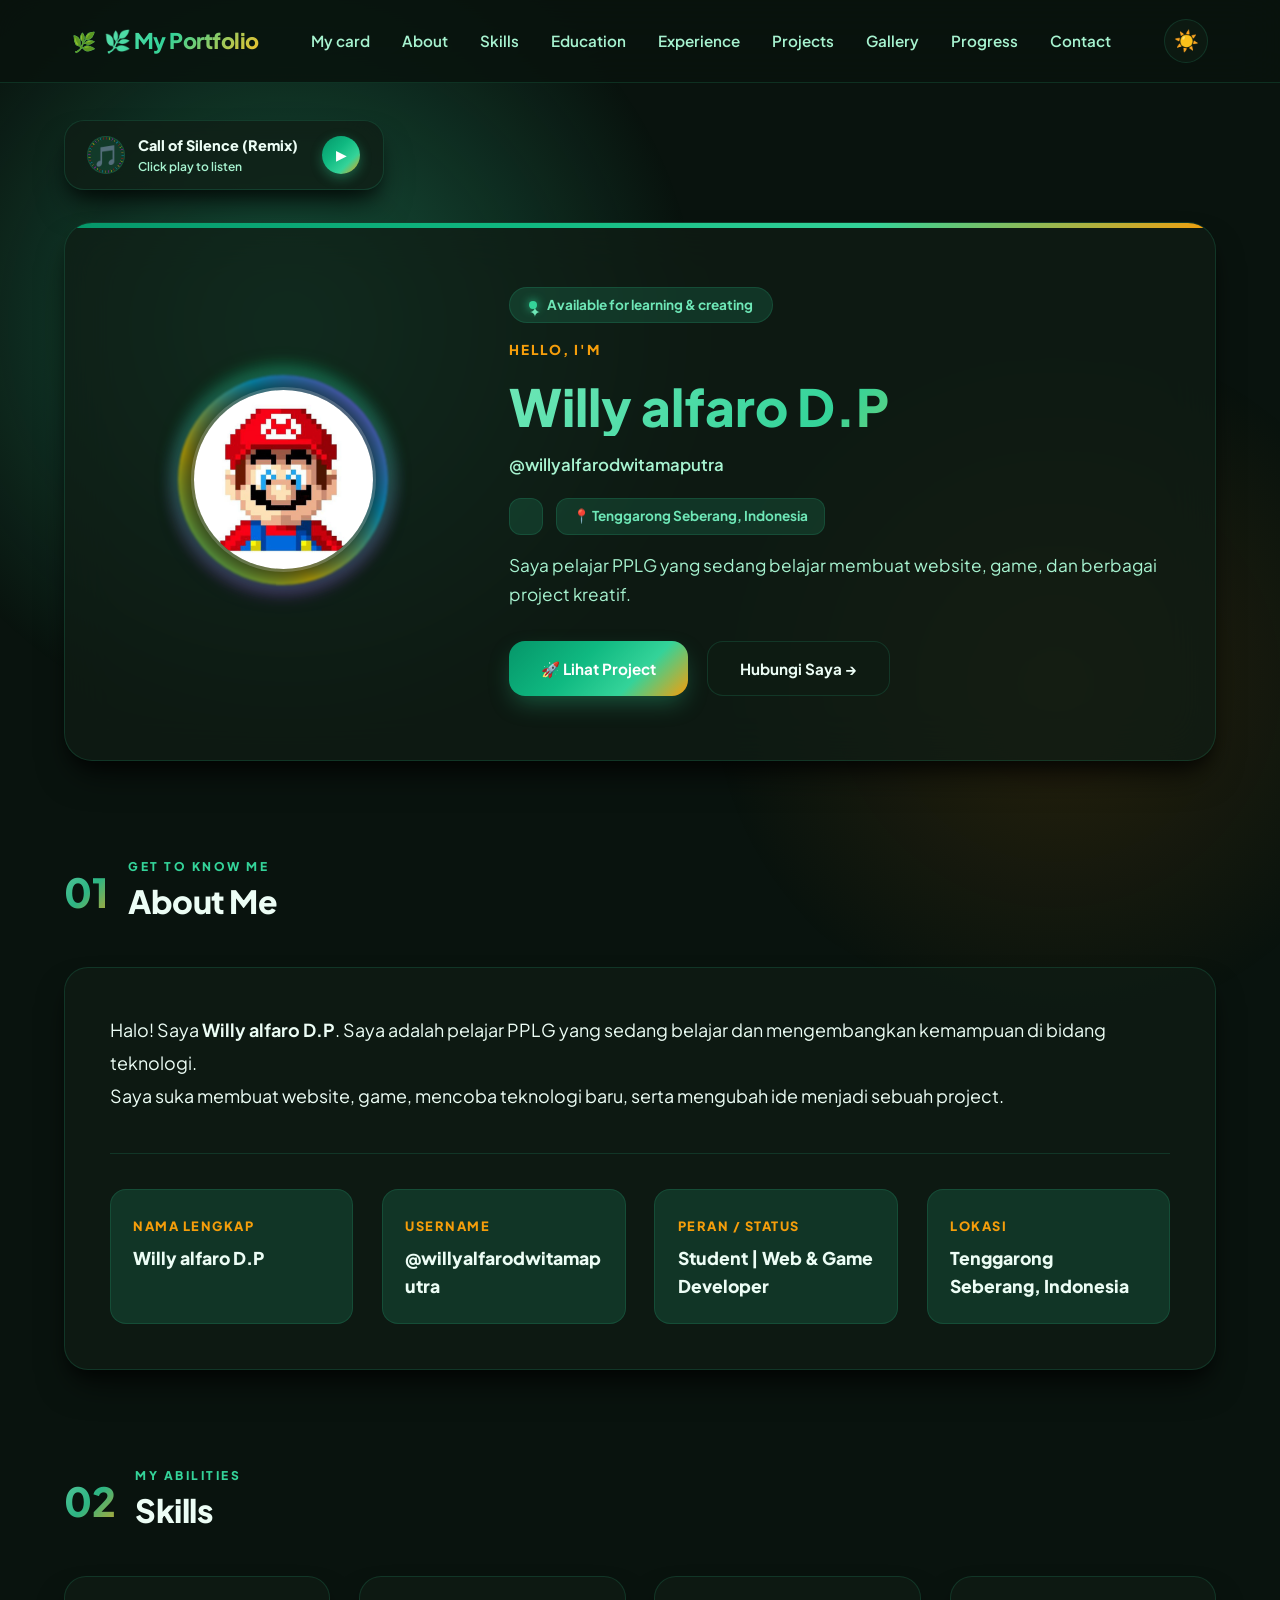
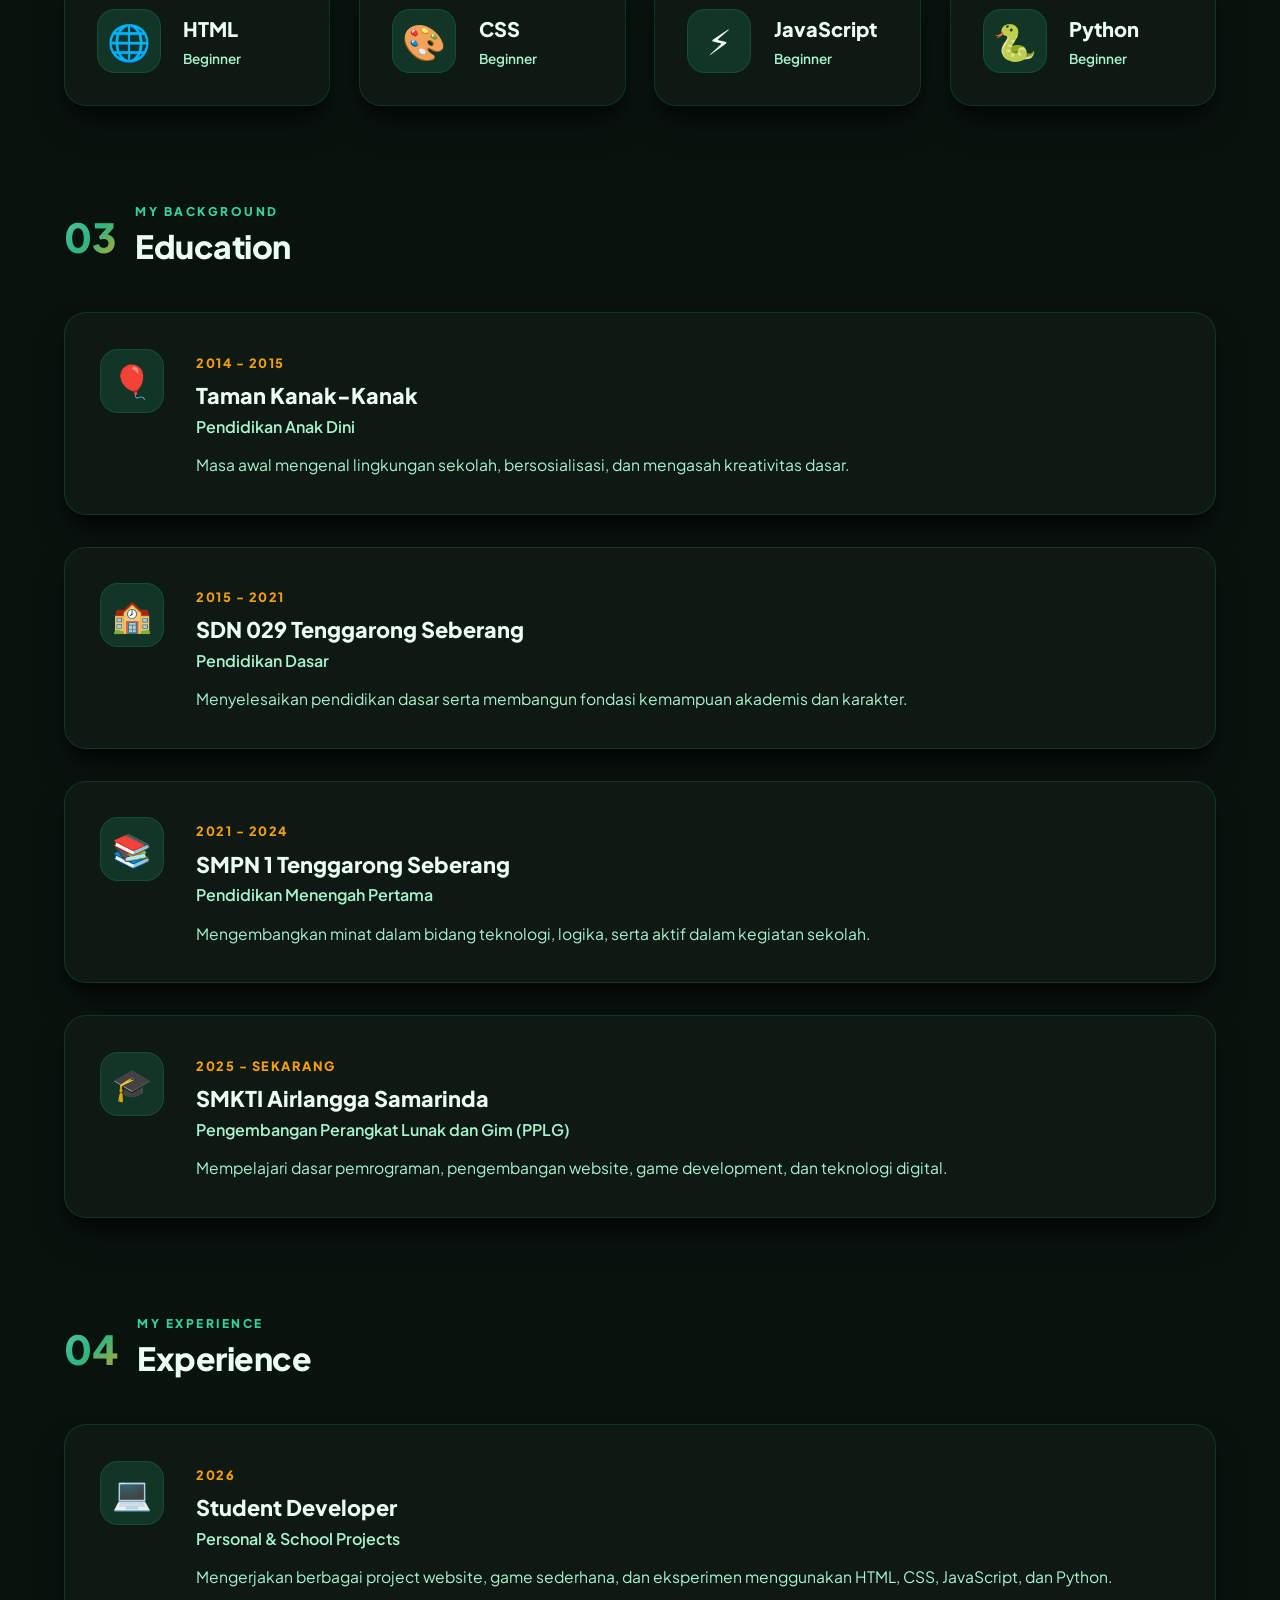
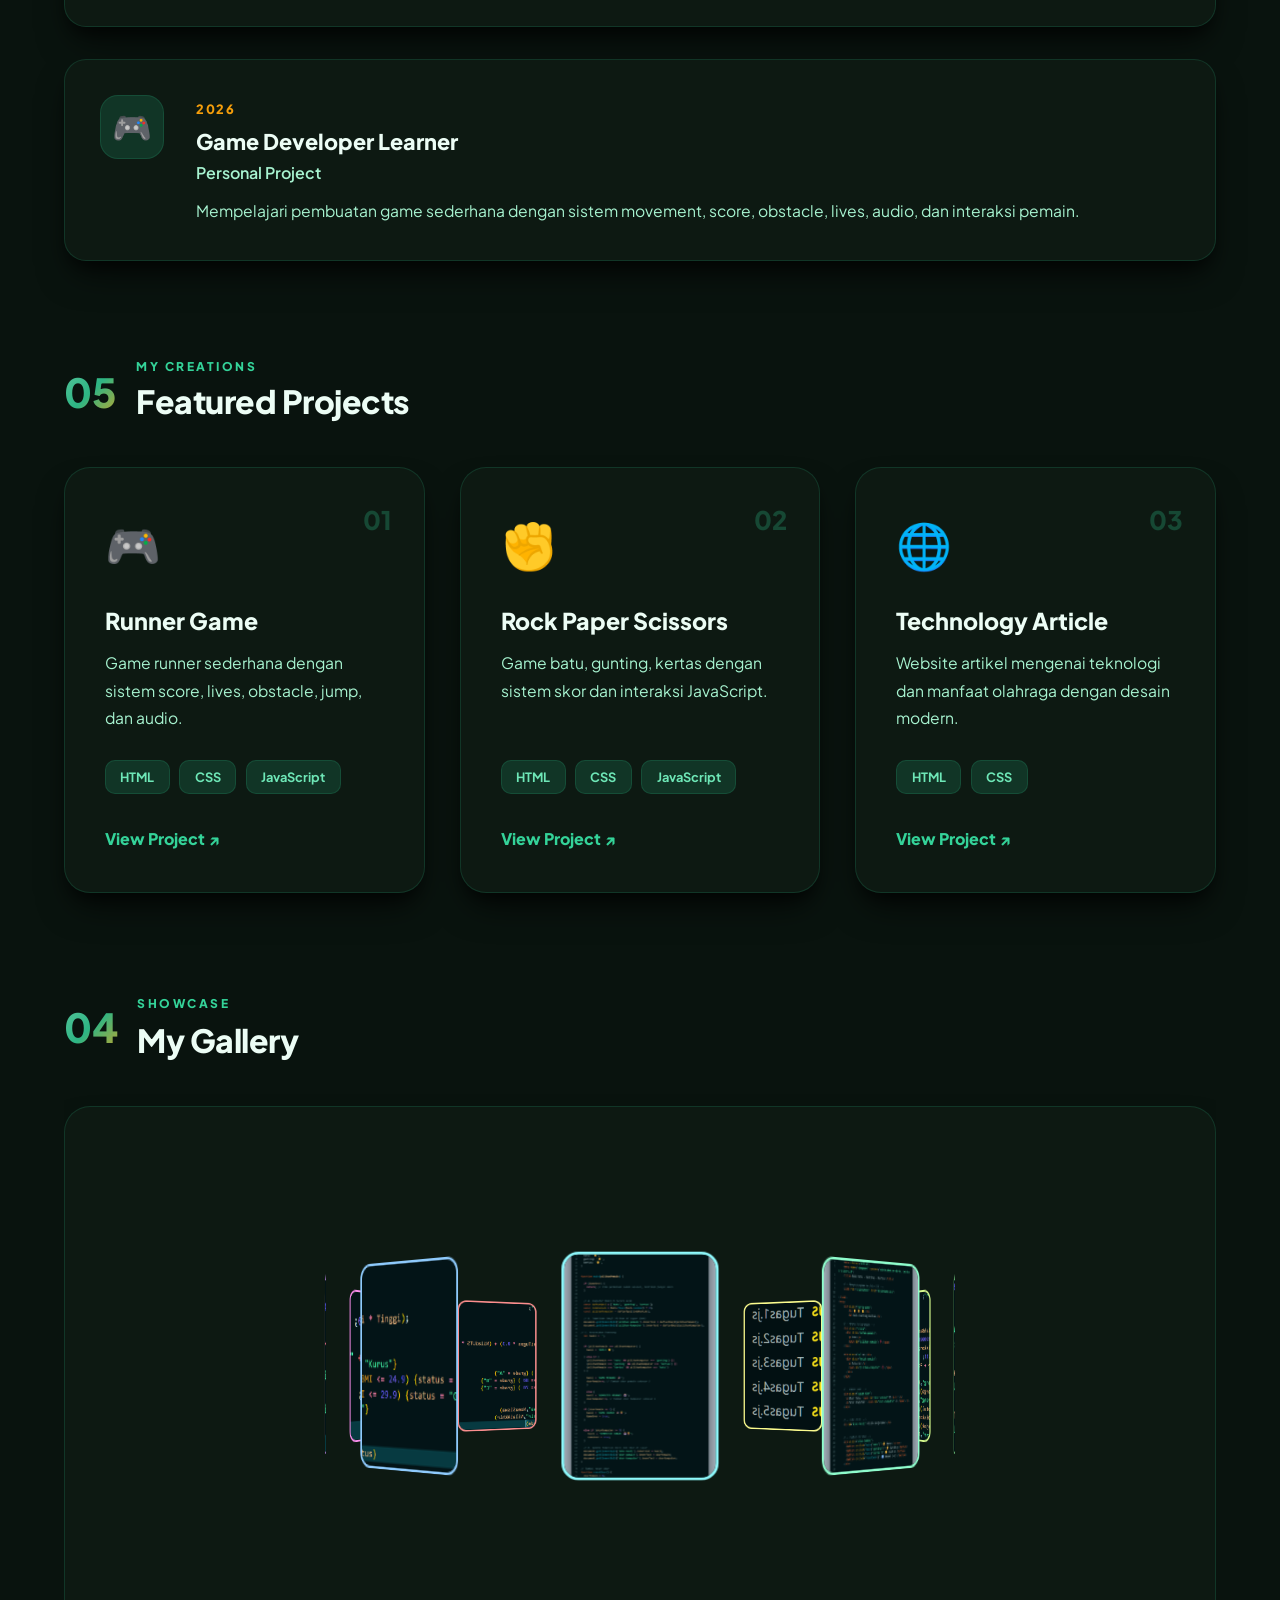
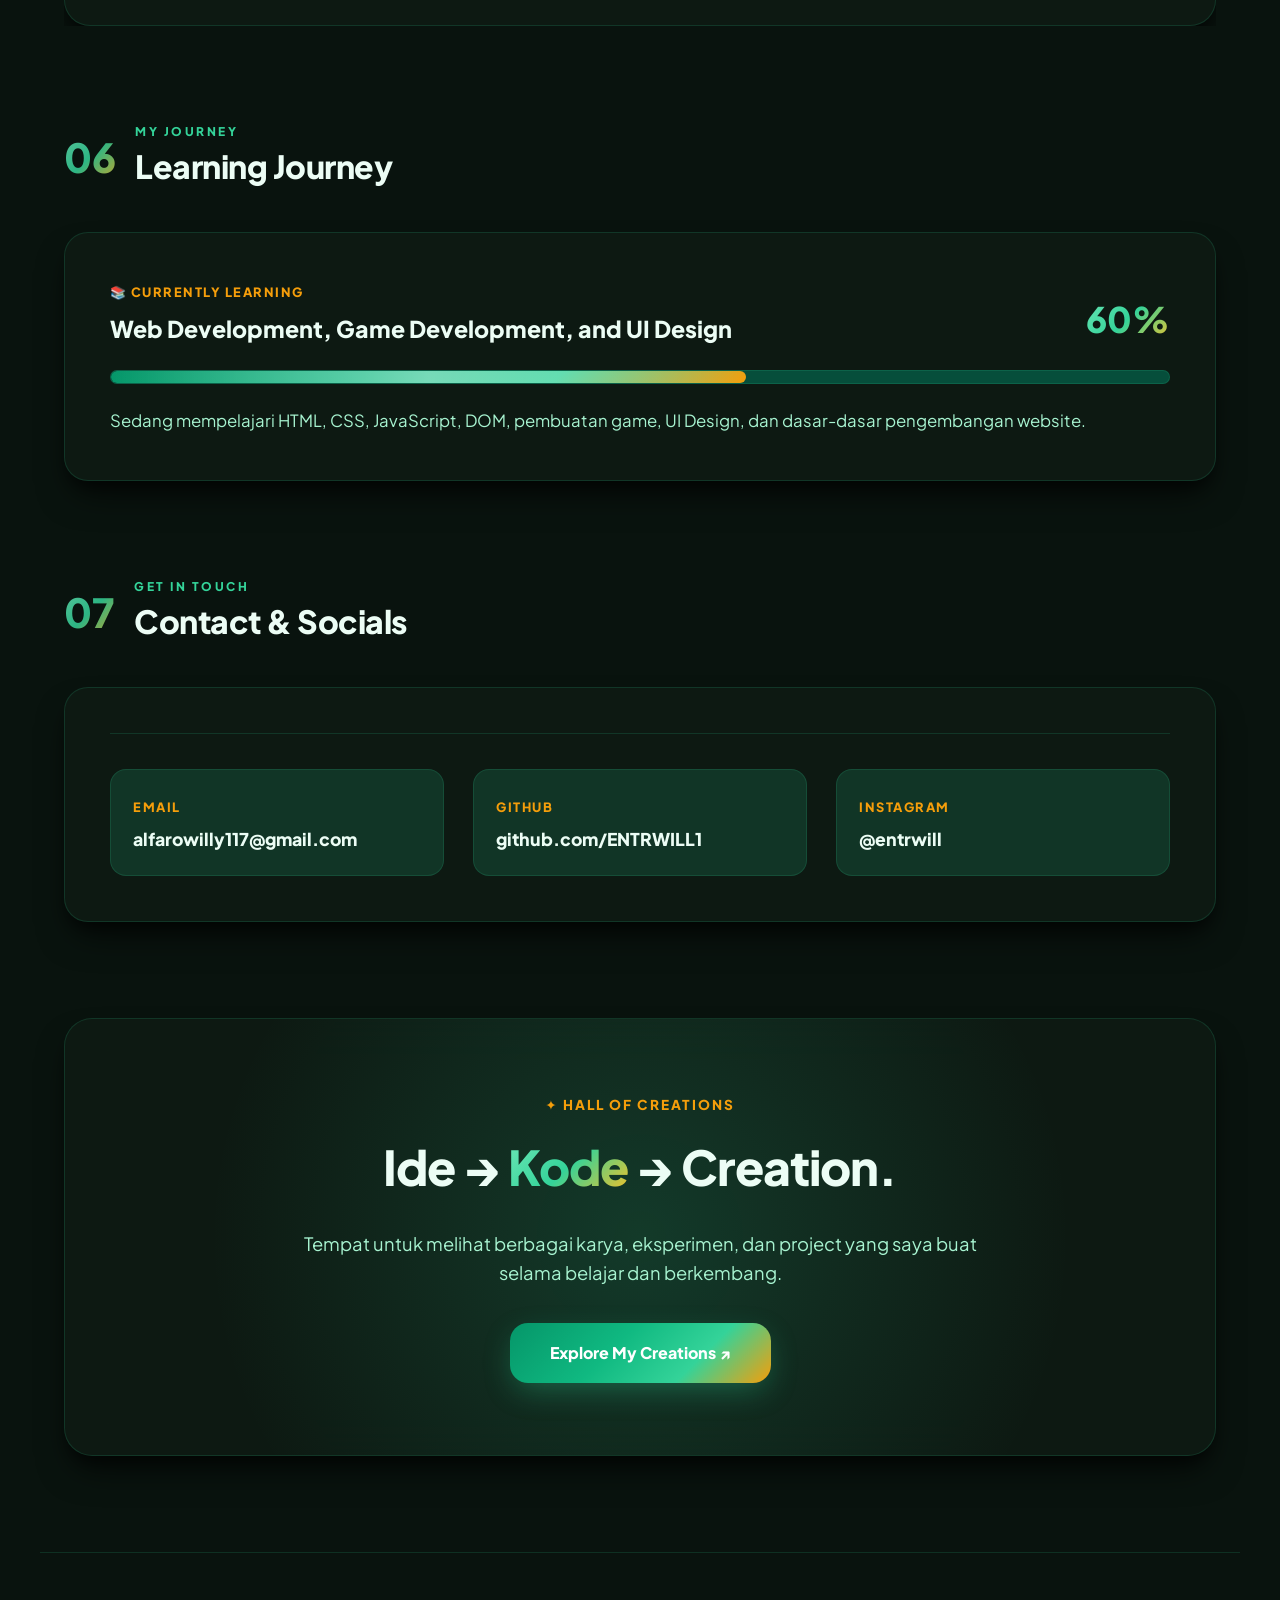
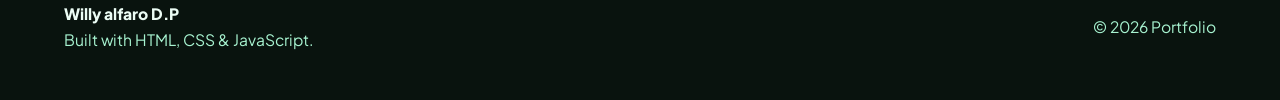
==== commit d2675c67: "New update" ====
--- a/index.html
+++ b/index.html
@@ -16,7 +16,7 @@
     <title>Portfolio - Willy Alfaro D.P</title>
 
     <!-- Favicon -->
-    <link rel="icon" href="favicon.ico" type="image/x-icon">
+    <link rel="icon" href="pngegg.png" type="image/png">
 
     <!-- CSS -->
     <link rel="stylesheet" href="Desain.css">
@@ -84,7 +84,12 @@
     <!-- ============== MUSIC PLAYER WIDGET ============== -->
         <div class="music-player-card">
             <div class="music-info">
-                <div class="music-icon" id="musicIcon">🎵</div>
+                
+                <div class="music-icon" id="musicIcon">
+                    <span class="music-ray" id="musicRay"></span>
+                    🎵
+                </div>
+
                 <div class="music-details">
                     <span class="music-title" id="songTitle">Background Music</span>
                     <span class="music-status" id="musicStatus">Click play to listen</span>
@@ -96,7 +101,7 @@
             </button>
 
             <!-- Ganti 'audio.mp3' dengan file lagu kamu -->
-            <audio id="bgAudio" loop>
+            <audio id="bgAudio">
                 <source src="Call of Silence（Remix）.mp3" type="audio/mpeg">
                 Browser kamu tidak mendukung tag audio.
             </audio>
--- a/Desain.css
+++ b/Desain.css
@@ -1237,18 +1237,56 @@
     display: flex;
     align-items: center;
     justify-content: center;
-    transition: transform 0.5s ease;
-}
-
-/* Animasi memutar ikon musik saat lagu berjalan */
+    position: relative;
+    z-index: 1;
+    transition: box-shadow 0.08s ease-out, background 0.3s ease;
+}
+
+/* Ikon berputar terus saat lagu diputar */
 .music-icon.playing {
-    animation: rotateMusic 4s linear infinite;
+    animation: iconSpin 3s linear infinite;
     background: var(--accent-glow);
 }
 
-@keyframes rotateMusic {
+@keyframes iconSpin {
     from { transform: rotate(0deg); }
     to { transform: rotate(360deg); }
+}
+
+/* Ring sunburst di sekeliling ikon - scale & rotasinya di-drive JS (reaktif audio) */
+.music-ray {
+    position: absolute;
+    inset: 0px;
+    border-radius: 50%;
+
+    background: repeating-conic-gradient(
+        #ff0101 0deg 3deg,
+        transparent 3deg 10deg,
+        #fffb00 10deg 13deg,
+        transparent 13deg 20deg,
+        #ff00ff 20deg 23deg,
+        transparent 23deg 30deg,
+        #e19523 30deg 33deg,
+        transparent 33deg 40deg,
+        #00b3ff 40deg 43deg,
+        transparent 43deg 50deg
+    );
+
+    -webkit-mask: radial-gradient(
+        farthest-side,
+        transparent calc(100% - 3px),
+        #000 calc(100% - 2px)
+    );
+
+    mask: radial-gradient(
+        farthest-side,
+        transparent calc(100% - 3px),
+        #000 calc(100% - 2px)
+    );
+
+    opacity: 0.35;
+    pointer-events: none;
+    will-change: transform, opacity;
 }
 
 .music-details {
@@ -1429,6 +1467,82 @@
     100% {
         transform: translateY(105vh) rotate(360deg);
         opacity: 0.2;
+    }
+}
+
+/* ================= EFEK MUSIK TAMBAHAN ================= */
+
+#musicEffectContainer {
+    position: fixed;
+    inset: 0;
+    width: 100vw;
+    height: 100vh;
+    pointer-events: none;
+    overflow: hidden;
+    z-index: 9;
+}
+
+/* Efek sparkle untuk lagu ke-2 */
+.music-sparkle {
+    position: absolute;
+    color: var(--accent);
+
+    text-shadow:
+        0 0 6px var(--accent-glow),
+        0 0 14px var(--accent-glow);
+
+    animation: sparkleFloat ease-in-out forwards;
+
+    -webkit-user-select: none;
+    user-select: none;
+
+    will-change: transform, opacity;
+}
+
+@keyframes sparkleFloat {
+    0% {
+        transform: translateY(25px) scale(0.2) rotate(0deg);
+        opacity: 0;
+    }
+    20% {
+        opacity: 1;
+    }
+    70% {
+        opacity: 0.9;
+    }
+    100% {
+        transform: translateY(-90px) scale(1.2) rotate(180deg);
+        opacity: 0;
+    }
+}
+
+/* Efek bubble/cahaya untuk lagu ke-3 */
+.music-bubble {
+    position: absolute;
+    border-radius: 50%;
+    border: 1px solid var(--accent);
+    background: var(--accent-glow);
+    box-shadow:
+        0 0 8px var(--accent-glow),
+        inset 0 0 5px rgba(255, 255, 255, 0.45);
+    animation: bubbleFloat ease-in-out forwards;
+    will-change: transform, opacity;
+}
+
+@keyframes bubbleFloat {
+    0% {
+        transform: translateY(0) scale(0.4);
+        opacity: 0;
+    }
+    15% {
+        opacity: 0.75;
+    }
+    70% {
+        opacity: 0.5;
+    }
+    100% {
+        transform: translateY(-110vh) translateX(35px) scale(1.25);
+        opacity: 0;
     }
 }
 
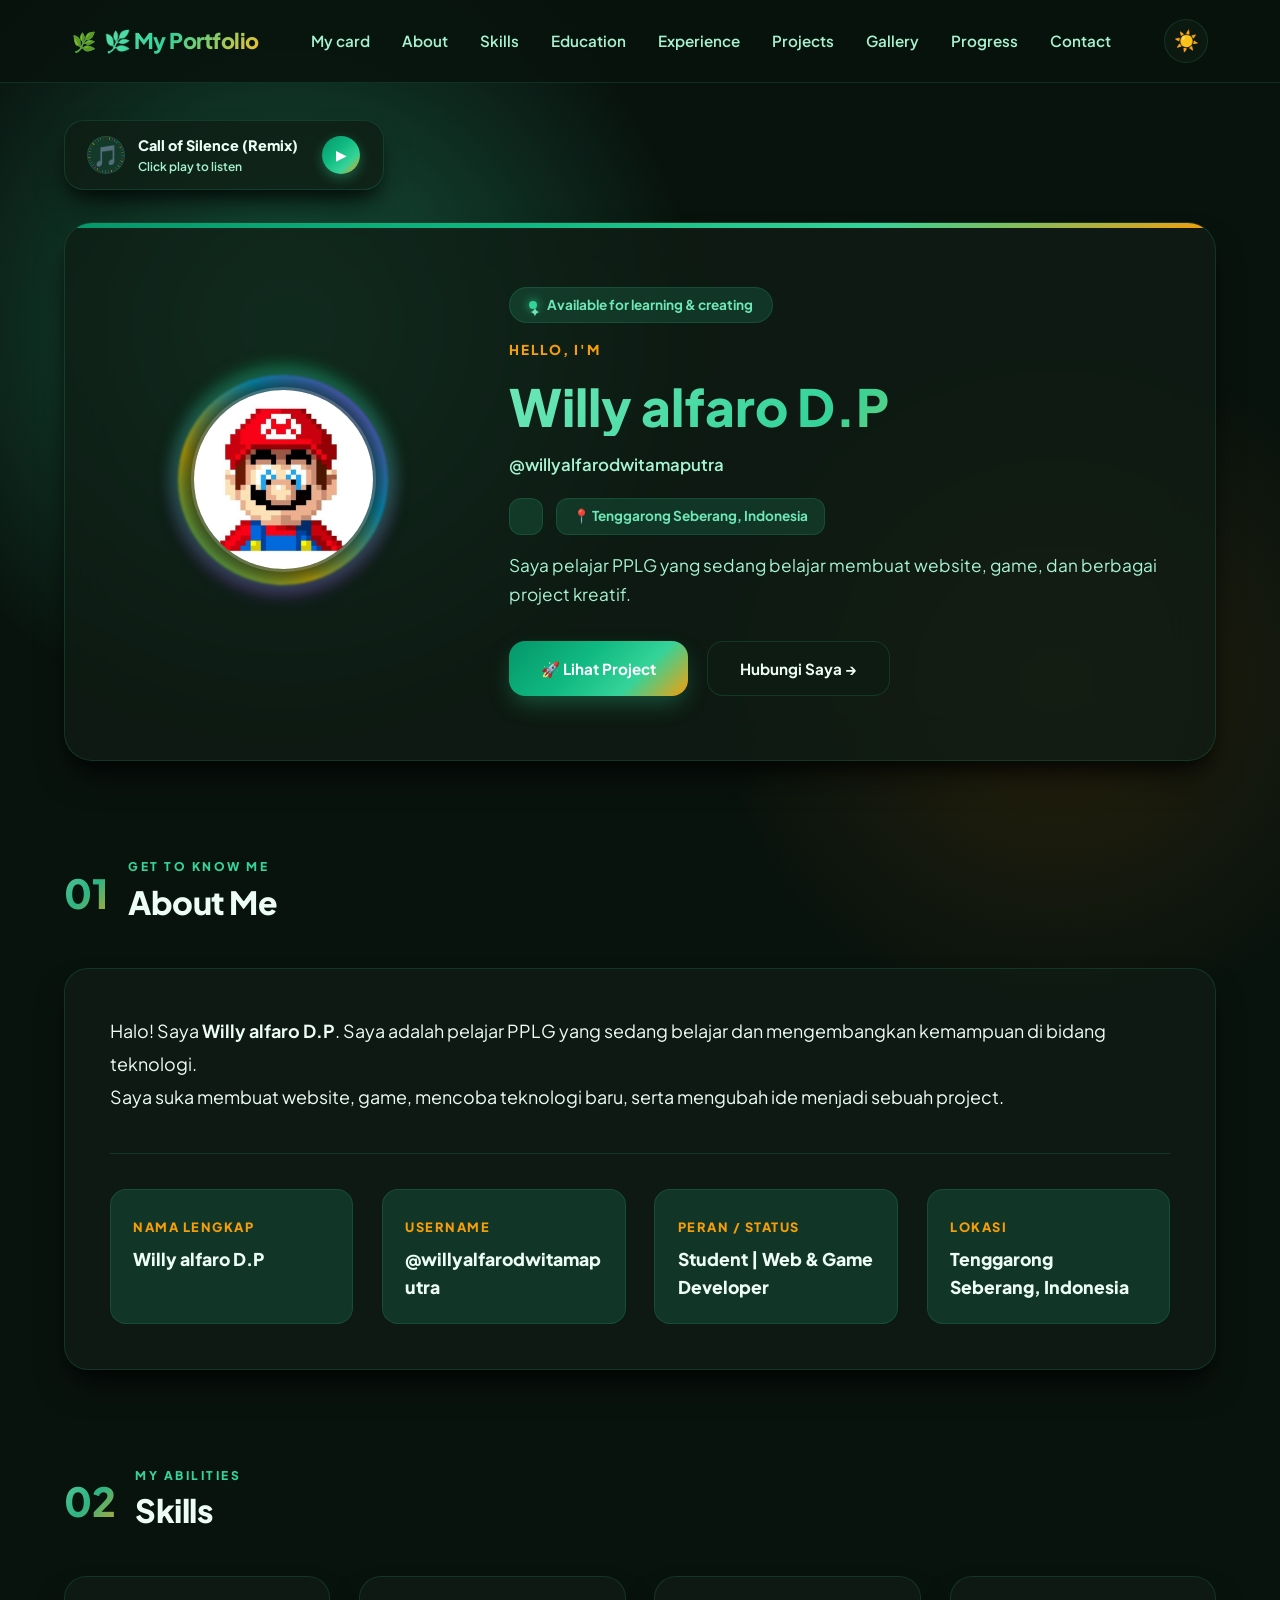
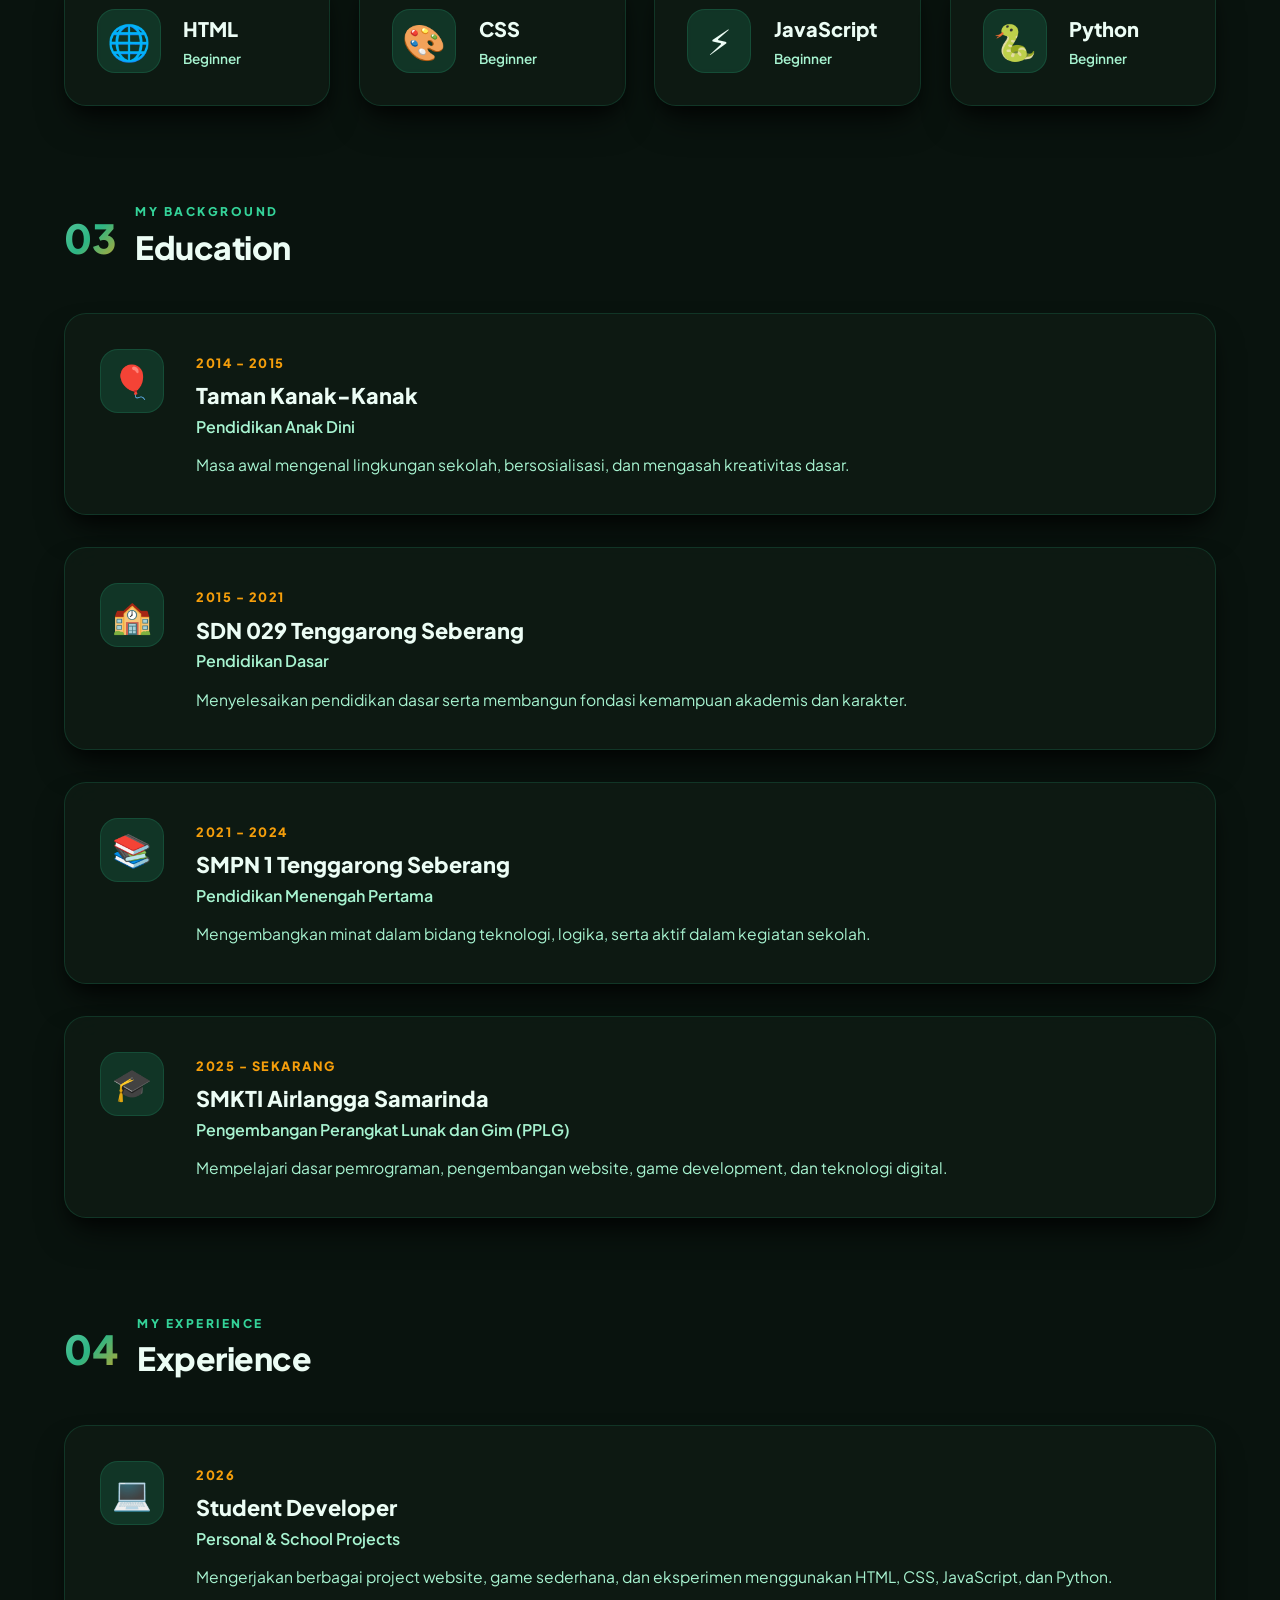
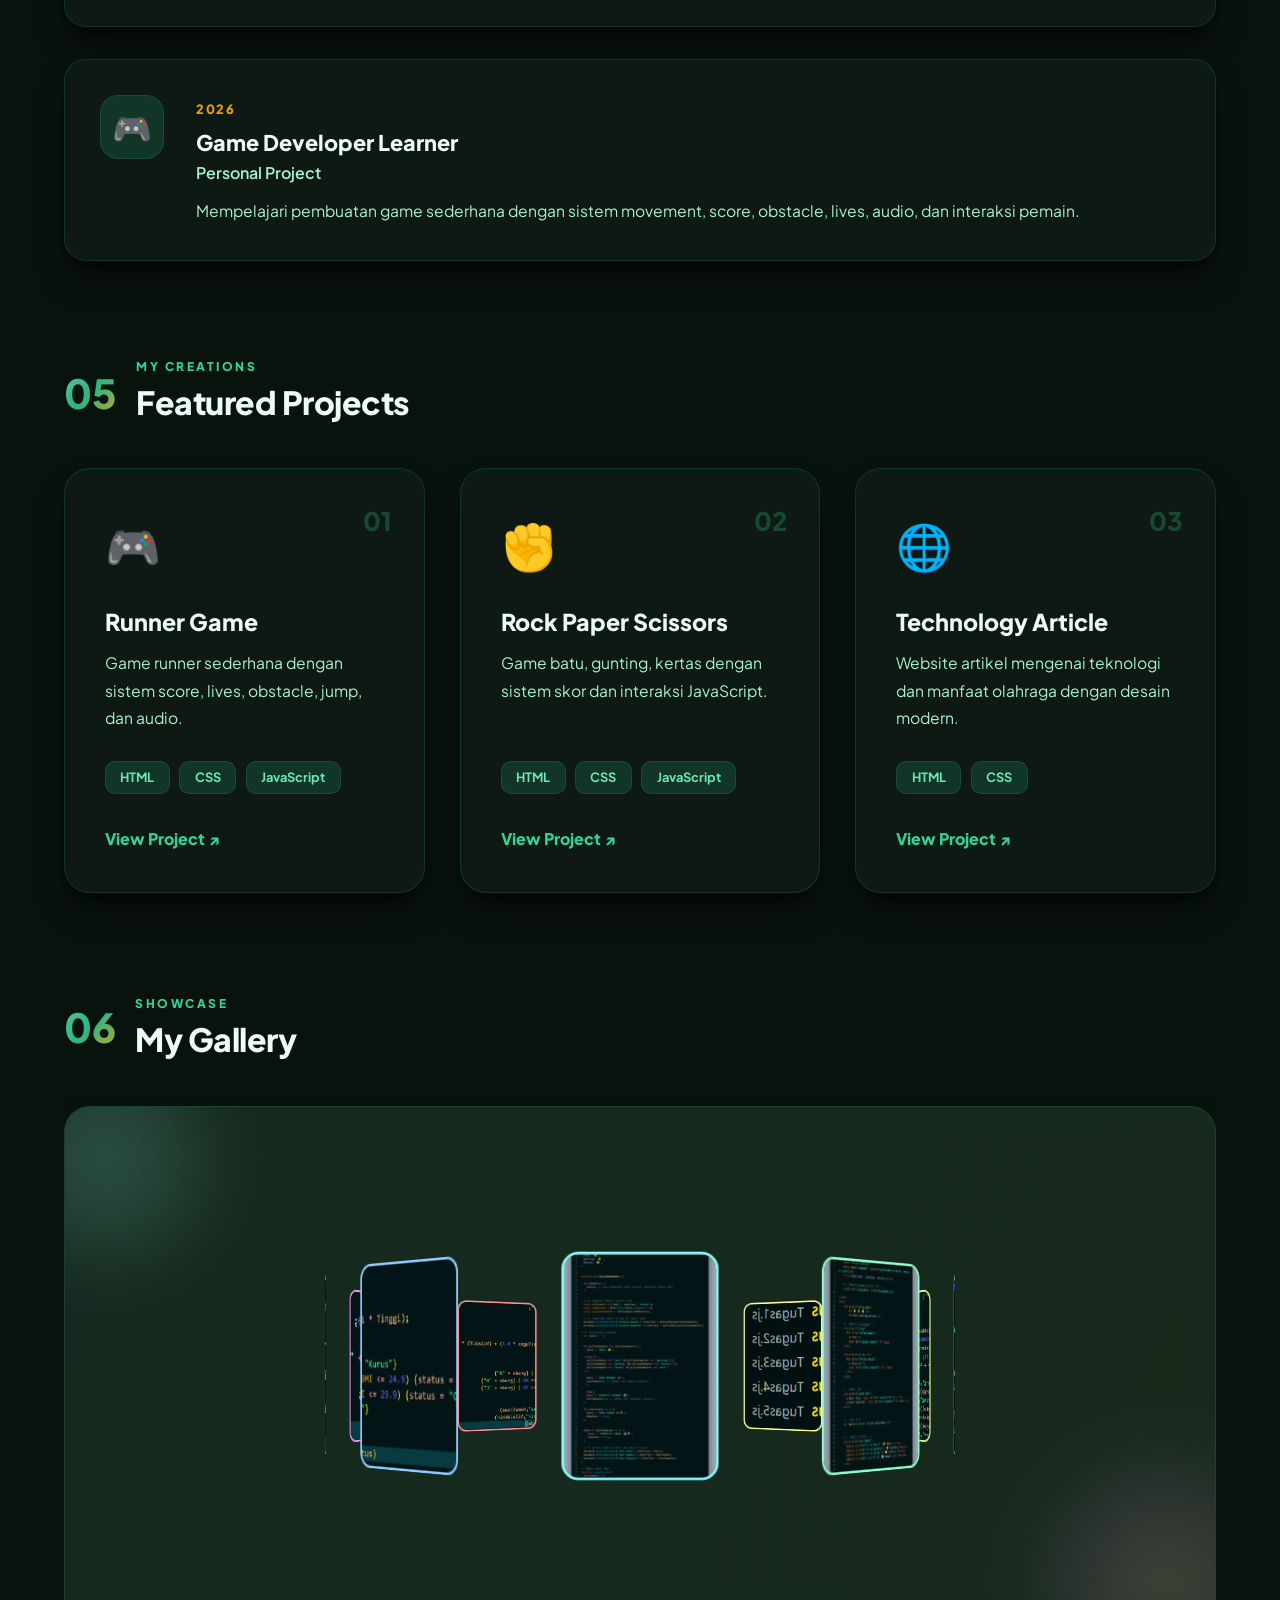
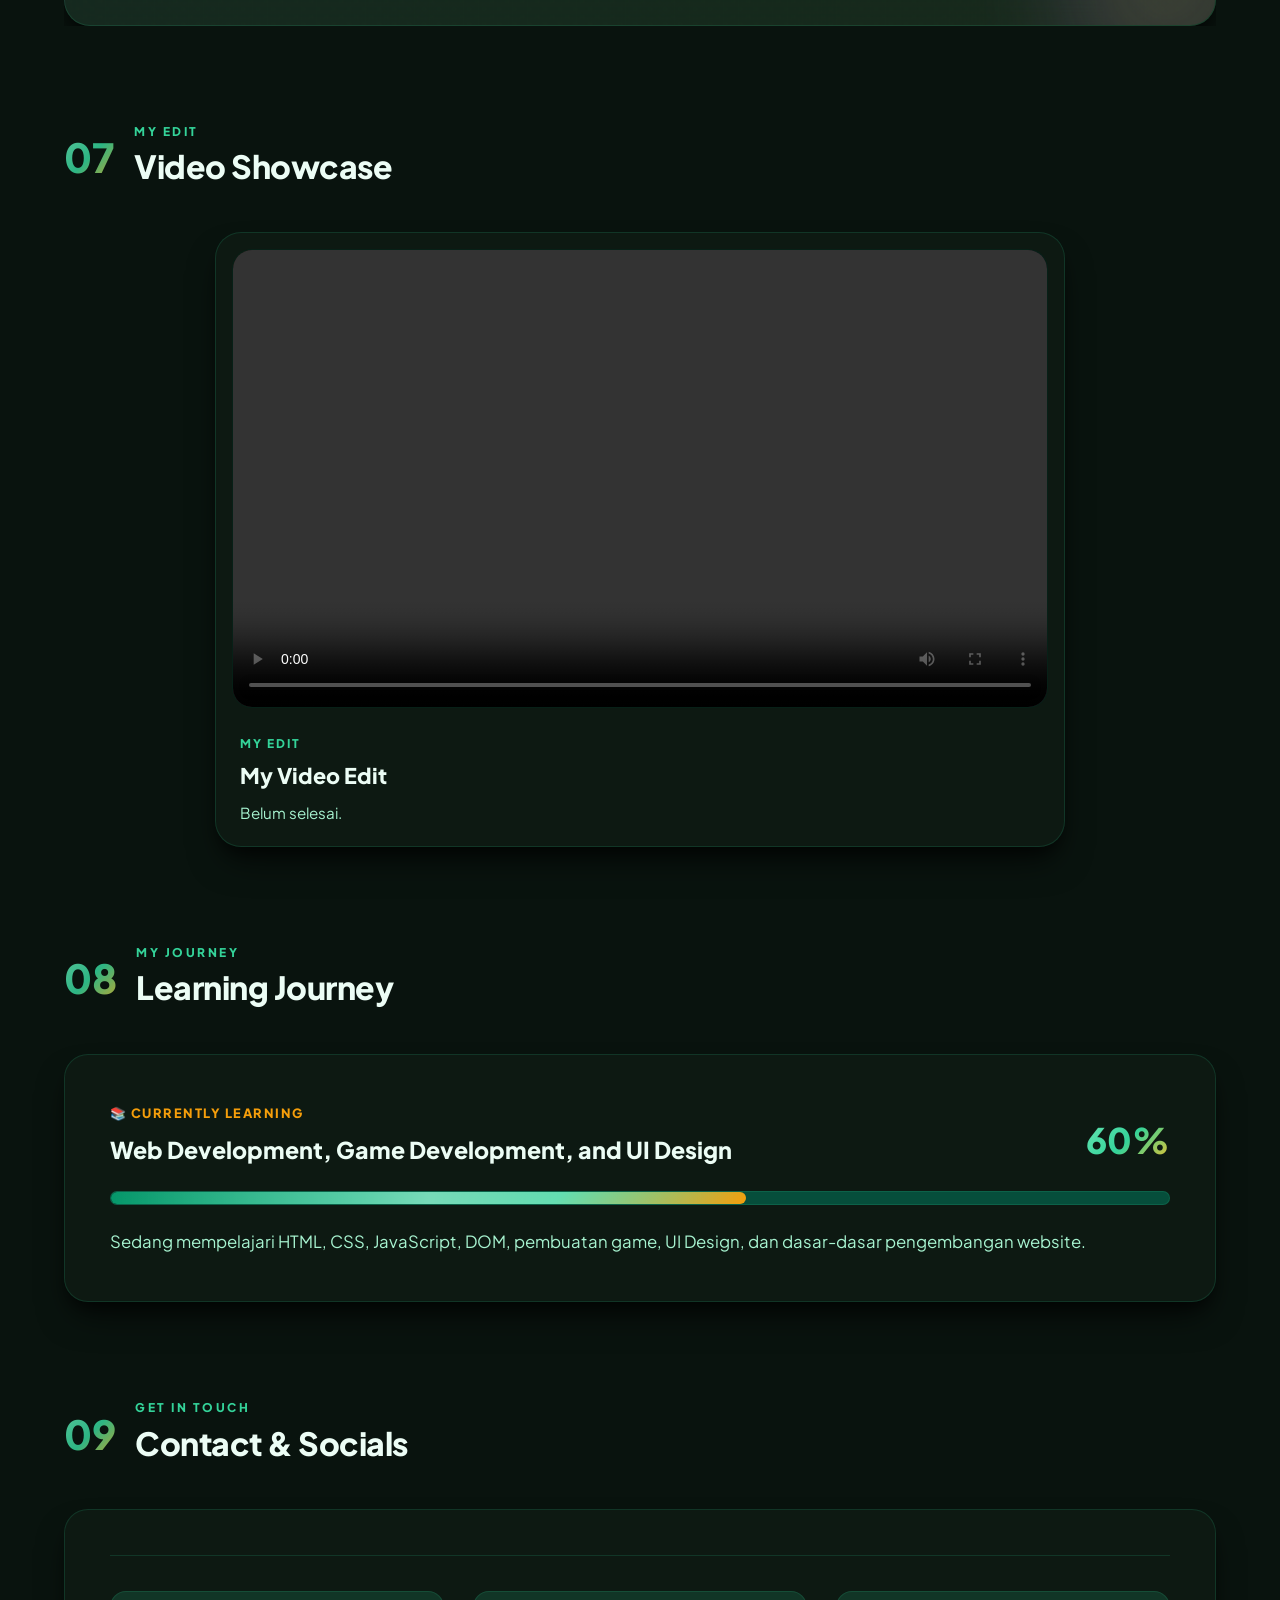
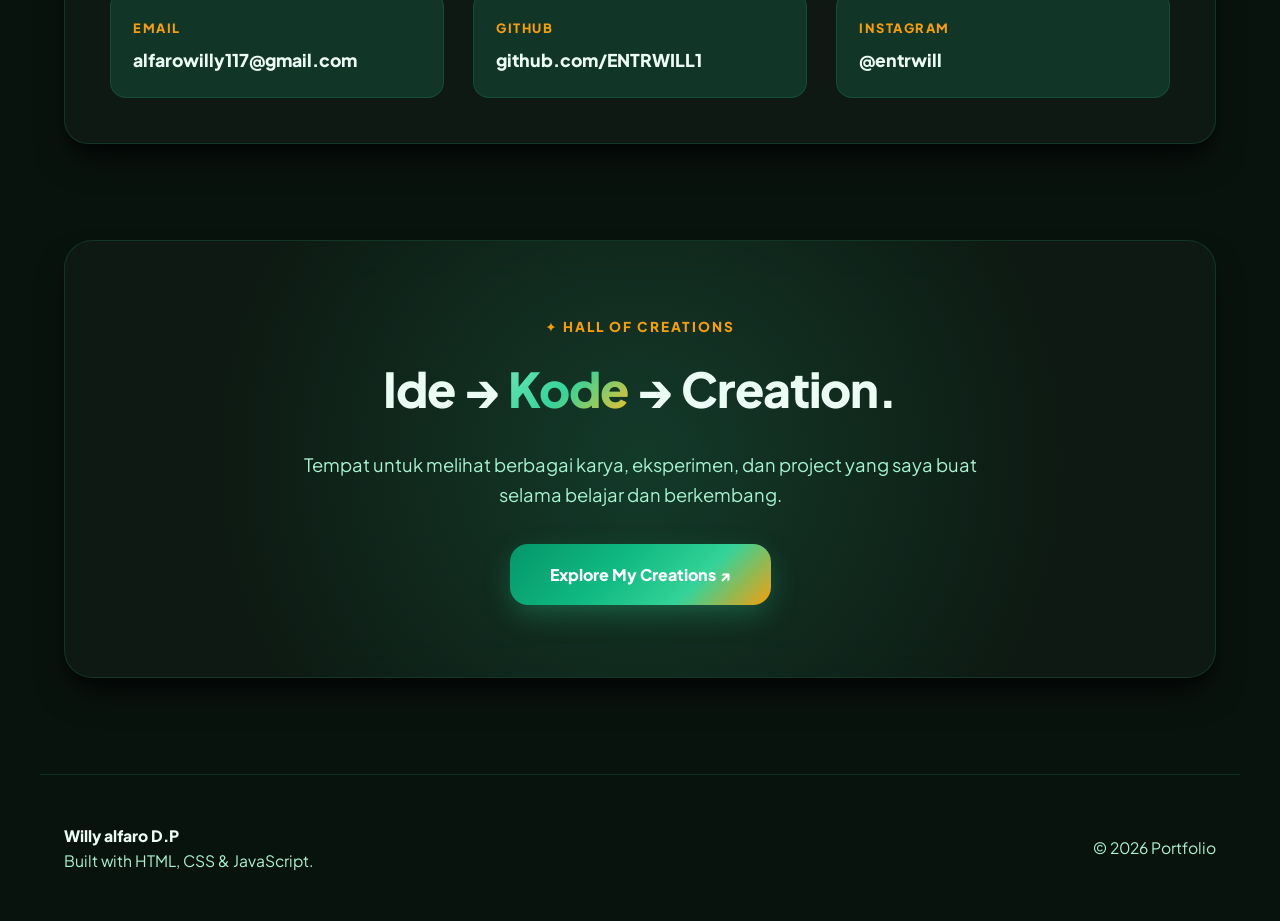
==== commit 211c400a: "update" ====
--- a/index.html
+++ b/index.html
@@ -254,7 +254,7 @@
         ============================================ -->
         <section class="section-container" id="gallery">
             <div class="section-heading">
-                <span class="section-number">04</span>
+                <span class="section-number">06</span>
                 <div>
                     <span class="section-label">Showcase</span>
                     <h2 class="section-title">My Gallery</h2>
@@ -285,10 +285,60 @@
             <img class="lightbox-content" id="lightboxImage" src="" alt="Gallery preview">
         </div>
 
+
+        <!-- ================= VIDEO EDIT ================= -->
+<section id="video-edit" class="section-container">
+
+    <div class="section-heading">
+        <span class="section-number">07</span>
+
+        <div>
+            <p class="section-label">MY EDIT</p>
+            <h2 class="section-title">Video Showcase</h2>
+        </div>
+    </div>
+
+    <div class="video-showcase">
+
+        <article class="video-card">
+
+            <div class="video-frame">
+
+                <video
+                    controls
+                    preload="metadata"
+                >
+                    <source src="Video/Edit.mp4" type="video/mp4">
+                    Browser kamu tidak mendukung pemutar video.
+                </video>
+
+                <div class="video-glow"></div>
+
+            </div>
+
+            <div class="video-info">
+
+                <span class="video-number">MY EDIT</span>
+
+                <h3>My Video Edit</h3>
+
+                <p>
+                    Belum selesai.
+                </p>
+
+            </div>
+
+        </article>
+
+    </div>
+
+</section>
+
+
         <!-- LEARNING PROGRESS -->
         <section id="learning" class="section-container">
             <div class="section-heading">
-                <span class="section-number">06</span>
+                <span class="section-number">08</span>
                 <div>
                     <p class="section-label">MY JOURNEY</p>
                     <h2 class="section-title">Learning Journey</h2>
@@ -315,7 +365,7 @@
         <!-- CONTACT -->
         <section id="contact" class="section-container">
             <div class="section-heading">
-                <span class="section-number">07</span>
+                <span class="section-number">09</span>
                 <div>
                     <p class="section-label">GET IN TOUCH</p>
                     <h2 class="section-title">Contact & Socials</h2>
--- a/Desain.css
+++ b/Desain.css
@@ -1,1621 +1,3904 @@
-/* ============================================
+/* =========================================================
+   🌿 PORTFOLIO CSS
+   Modern Glass • Nature • Responsive • Mobile Fixed
+========================================================= */
+
+
+/* =========================================================
    DESIGN SYSTEM & VARIABLES (NATURE PALETTE)
-   ============================================ */
+========================================================= */
+
 :root {
+
     /* Theme Light: Morning Mist Forest */
+
     --bg-primary: #f0f4f1;
+
     --bg-card: rgba(255, 255, 255, 0.78);
+
     --bg-card-hover: rgba(255, 255, 255, 0.92);
+
     --text-primary: #1b2e23;
+
     --text-secondary: #3d5a49;
+
     --accent: #10b981;
+
     --accent-glow: rgba(16, 185, 129, 0.35);
+
     --accent-hover: #059669;
+
     --nature-amber: #d97706;
+
     --border: rgba(46, 117, 89, 0.15);
-    --card-shadow: 0 20px 35px -10px rgba(27, 46, 35, 0.08), 0 10px 15px -5px rgba(27, 46, 35, 0.04);
+
+    --card-shadow:
+        0 20px 35px -10px rgba(27, 46, 35, 0.08),
+        0 10px 15px -5px rgba(27, 46, 35, 0.04);
+
     --badge-bg: rgba(16, 185, 129, 0.12);
+
     --badge-text: #047857;
+
     --progress-bg: #d1fae5;
+
     --nav-bg: rgba(240, 244, 241, 0.82);
-    --gradient-hero: linear-gradient(135deg, #10b981 0%, #059669 40%, #047857 70%, #d97706 100%);
-    --gradient-text: linear-gradient(135deg, #047857 0%, #10b981 50%, #b45309 100%);
-}
+
+    --gradient-hero:
+        linear-gradient(
+            135deg,
+            #10b981 0%,
+            #059669 40%,
+            #047857 70%,
+            #d97706 100%
+        );
+
+    --gradient-text:
+        linear-gradient(
+            135deg,
+            #047857 0%,
+            #10b981 50%,
+            #b45309 100%
+        );
+}
+
 
 body.dark {
+
     /* Theme Dark: Enchanted Midnight Canopy */
+
     --bg-primary: #09130e;
+
     --bg-card: rgba(15, 28, 21, 0.75);
+
     --bg-card-hover: rgba(24, 43, 33, 0.88);
+
     --text-primary: #ecfdf5;
+
     --text-secondary: #a7f3d0;
+
     --accent: #34d399;
+
     --accent-glow: rgba(52, 211, 153, 0.35);
+
     --accent-hover: #10b981;
+
     --nature-amber: #f59e0b;
+
     --border: rgba(52, 211, 153, 0.15);
-    --card-shadow: 0 20px 35px -10px rgba(0, 0, 0, 0.7), 0 10px 15px -5px rgba(0, 0, 0, 0.5);
+
+    --card-shadow:
+        0 20px 35px -10px rgba(0, 0, 0, 0.7),
+        0 10px 15px -5px rgba(0, 0, 0, 0.5);
+
     --badge-bg: rgba(52, 211, 153, 0.15);
+
     --badge-text: #6ee7b7;
+
     --progress-bg: #064e3b;
+
     --nav-bg: rgba(9, 19, 14, 0.85);
-    --gradient-hero: linear-gradient(135deg, #059669 0%, #10b981 40%, #34d399 70%, #f59e0b 100%);
-    --gradient-text: linear-gradient(135deg, #6ee7b7 0%, #34d399 50%, #fbbf24 100%);
-}
-
-/* ============================================
+
+    --gradient-hero:
+        linear-gradient(
+            135deg,
+            #059669 0%,
+            #10b981 40%,
+            #34d399 70%,
+            #f59e0b 100%
+        );
+
+    --gradient-text:
+        linear-gradient(
+            135deg,
+            #6ee7b7 0%,
+            #34d399 50%,
+            #fbbf24 100%
+        );
+}
+
+
+/* =========================================================
    RESET & BASE STYLES
-   ============================================ */
-*, *::before, *::after {
+========================================================= */
+
+*,
+*::before,
+*::after {
+
     margin: 0;
+
     padding: 0;
+
     box-sizing: border-box;
 }
 
+
 html {
+
     scroll-behavior: smooth;
-}
+
+    max-width: 100%;
+
+    overflow-x: hidden;
+}
+
 
 body {
+
     background-color: var(--bg-primary);
+
     color: var(--text-primary);
-    font-family: 'Plus Jakarta Sans', system-ui, -apple-system, sans-serif;
-    transition: background-color 0.5s ease, color 0.5s ease;
+
+    font-family:
+        'Plus Jakarta Sans',
+        system-ui,
+        -apple-system,
+        sans-serif;
+
+    transition:
+        background-color 0.5s ease,
+        color 0.5s ease;
+
     line-height: 1.6;
+
     overflow-x: hidden;
+
     position: relative;
+
     min-height: 100vh;
 }
 
-/* Nature Background: Animated Bioluminescent Orbs */
+
+/* =========================================================
+   NATURE BACKGROUND
+========================================================= */
+
 body::before {
+
     content: '';
+
     position: fixed;
+
     top: -10%;
+
     left: -10%;
+
     width: 65vw;
+
     height: 65vw;
-    border-radius: 40% 60% 70% 30% / 40% 50% 60% 70%;
-    background: radial-gradient(circle, var(--accent-glow) 0%, rgba(0,0,0,0) 70%);
+
+    border-radius:
+        40% 60% 70% 30%
+        /
+        40% 50% 60% 70%;
+
+    background:
+        radial-gradient(
+            circle,
+            var(--accent-glow) 0%,
+            rgba(0, 0, 0, 0) 70%
+        );
+
     z-index: -2;
-    will-change: transform, border-radius;
-    animation: organicMorph 18s infinite alternate ease-in-out;
-}
+
+    will-change:
+        transform,
+        border-radius;
+
+    animation:
+        organicMorph
+        18s
+        infinite
+        alternate
+        ease-in-out;
+}
+
 
 body::after {
+
     content: '';
+
     position: fixed;
+
     bottom: -15%;
+
     right: -10%;
+
     width: 55vw;
+
     height: 55vw;
-    border-radius: 60% 40% 30% 70% / 50% 30% 70% 40%;
-    background: radial-gradient(circle, rgba(217, 119, 6, 0.15) 0%, rgba(0,0,0,0) 70%);
+
+    border-radius:
+        60% 40% 30% 70%
+        /
+        50% 30% 70% 40%;
+
+    background:
+        radial-gradient(
+            circle,
+            rgba(217, 119, 6, 0.15) 0%,
+            rgba(0, 0, 0, 0) 70%
+        );
+
     z-index: -2;
-    will-change: transform, border-radius;
-    animation: organicMorph 22s infinite alternate-reverse ease-in-out;
-}
+
+    will-change:
+        transform,
+        border-radius;
+
+    animation:
+        organicMorph
+        22s
+        infinite
+        alternate-reverse
+        ease-in-out;
+}
+
 
 @keyframes organicMorph {
-    0% { transform: translate(0, 0) rotate(0deg) scale(1); border-radius: 40% 60% 70% 30% / 40% 50% 60% 70%; }
-    50% { transform: translate(80px, 60px) rotate(90deg) scale(1.15); border-radius: 60% 30% 50% 70% / 30% 60% 40% 50%; }
-    100% { transform: translate(140px, -40px) rotate(180deg) scale(0.9); border-radius: 30% 70% 40% 60% / 50% 40% 70% 30%; }
-}
-
-/* ============================================
+
+    0% {
+
+        transform:
+            translate(0, 0)
+            rotate(0deg)
+            scale(1);
+
+        border-radius:
+            40% 60% 70% 30%
+            /
+            40% 50% 60% 70%;
+    }
+
+    50% {
+
+        transform:
+            translate(80px, 60px)
+            rotate(90deg)
+            scale(1.15);
+
+        border-radius:
+            60% 30% 50% 70%
+            /
+            30% 60% 40% 50%;
+    }
+
+    100% {
+
+        transform:
+            translate(140px, -40px)
+            rotate(180deg)
+            scale(0.9);
+
+        border-radius:
+            30% 70% 40% 60%
+            /
+            50% 40% 70% 30%;
+    }
+}
+
+
+/* =========================================================
    NAVBAR
-   ============================================ */
+========================================================= */
+
 .navbar {
+
     position: fixed;
+
     top: 0;
+
     left: 0;
+
     width: 100%;
+
     background: var(--nav-bg);
+
     -webkit-backdrop-filter: blur(20px);
+
     backdrop-filter: blur(20px);
+
     border-bottom: 1px solid var(--border);
+
     z-index: 1000;
+
     transition: all 0.4s ease;
 }
 
+
 .nav-container {
+
     max-width: 1200px;
+
     margin: 0 auto;
+
     padding: 1.2rem 2rem;
+
     display: flex;
+
     justify-content: space-between;
+
     align-items: center;
 }
 
+
 .logo {
+
     font-weight: 800;
+
     font-size: 1.35rem;
+
     background: var(--gradient-text);
+
     -webkit-background-clip: text;
+
     background-clip: text;
+
     -webkit-text-fill-color: transparent;
+
     letter-spacing: -0.5px;
+
     display: flex;
+
     align-items: center;
+
     gap: 0.5rem;
 }
 
+
 .logo::before {
+
     content: '🌿';
+
     font-size: 1.2rem;
+
     -webkit-text-fill-color: initial;
-    animation: leafSway 4s ease-in-out infinite;
-}
+
+    animation:
+        leafSway
+        4s
+        ease-in-out
+        infinite;
+}
+
 
 @keyframes leafSway {
-    0%, 100% { transform: rotate(0deg); }
-    50% { transform: rotate(15deg) scale(1.1); }
-}
+
+    0%,
+    100% {
+
+        transform: rotate(0deg);
+    }
+
+    50% {
+
+        transform:
+            rotate(15deg)
+            scale(1.1);
+    }
+}
+
 
 .nav-links {
+
     display: flex;
+
     gap: 2rem;
 }
 
+
 .nav-links a {
+
     text-decoration: none;
+
     color: var(--text-secondary);
+
     font-weight: 600;
+
     font-size: 0.95rem;
+
     position: relative;
+
     padding: 0.3rem 0;
+
     transition: color 0.3s ease;
 }
 
+
 .nav-links a::after {
+
     content: '';
+
     position: absolute;
+
     bottom: -2px;
+
     left: 50%;
+
     transform: translateX(-50%);
+
     width: 0;
+
     height: 3px;
+
     background: var(--gradient-hero);
-    transition: width 0.3s cubic-bezier(0.175, 0.885, 0.32, 1.275);
+
+    transition:
+        width
+        0.3s
+        cubic-bezier(
+            0.175,
+            0.885,
+            0.32,
+            1.275
+        );
+
     border-radius: 10px;
 }
 
-.nav-links a:hover {
+
+@media (hover: hover) and (pointer: fine) {
+
+    .nav-links a:hover {
+
+        color: var(--text-primary);
+    }
+
+
+    .nav-links a:hover::after {
+
+        width: 100%;
+    }
+}
+
+
+/* =========================================================
+   THEME TOGGLE
+========================================================= */
+
+.theme-toggle-btn.loader {
+
+    display: inline-flex;
+
+    align-items: center;
+
+    justify-content: center;
+
+    width: 44px;
+
+    height: 44px;
+
+    position: relative;
+
+    background: var(--bg-card);
+
+    border: 1px solid var(--border);
+
+    border-radius: 50%;
+
+    cursor: pointer;
+
+    padding: 0;
+
+    font-size: 1.25rem;
+
+    z-index: 1;
+
+    overflow: hidden;
+
+    transition:
+        transform 0.3s ease,
+        border-color 0.3s ease;
+}
+
+
+.theme-toggle-btn.loader:hover {
+
+    transform: scale(1.08);
+
+    border-color: var(--accent);
+}
+
+
+.theme-toggle-btn.loader::before,
+.theme-toggle-btn.loader::after {
+
+    content: "";
+
+    position: absolute;
+
+    left: 50%;
+
+    bottom: 0;
+
+    width: 100%;
+
+    height: 100%;
+
+    border-radius: 50%;
+
+    background: var(--accent-glow);
+
+    transform:
+        translate(-50%, 0%)
+        scale(0);
+
+    animation:
+        push_401
+        2s
+        infinite
+        linear;
+
+    z-index: -1;
+
+    pointer-events: none;
+}
+
+
+.theme-toggle-btn.loader::after {
+
+    animation-delay: 1s;
+}
+
+
+@keyframes push_401 {
+
+    0% {
+
+        transform:
+            translate(-50%, 50%)
+            scale(0.2);
+
+        opacity: 0.8;
+    }
+
+    50% {
+
+        transform:
+            translate(-50%, 0%)
+            scale(1);
+
+        opacity: 1;
+    }
+
+    100% {
+
+        transform:
+            translate(-50%, -50%)
+            scale(1.2);
+
+        opacity: 0;
+    }
+}
+
+
+/* =========================================================
+   CONTAINERS & LAYOUT
+========================================================= */
+
+.main-content {
+
+    max-width: 1200px;
+
+    margin:
+        7.5rem
+        auto
+        4rem
+        auto;
+
+    padding: 0 1.5rem;
+}
+
+
+.section-container {
+
+    margin-bottom: 6rem;
+
+    animation:
+        fadeInNature
+        0.9s
+        cubic-bezier(
+            0.16,
+            1,
+            0.3,
+            1
+        )
+        both;
+}
+
+
+.section-heading {
+
+    display: flex;
+
+    align-items: center;
+
+    gap: 1.2rem;
+
+    margin-bottom: 2.5rem;
+
+    position: relative;
+}
+
+
+.section-number {
+
+    font-size: 2.5rem;
+
+    font-weight: 800;
+
+    background: var(--gradient-text);
+
+    -webkit-background-clip: text;
+
+    background-clip: text;
+
+    -webkit-text-fill-color: transparent;
+
+    opacity: 0.85;
+}
+
+
+.section-label {
+
+    font-size: 0.75rem;
+
+    font-weight: 800;
+
+    letter-spacing: 2.5px;
+
+    color: var(--accent);
+
+    text-transform: uppercase;
+}
+
+
+.section-title {
+
+    font-size: 2rem;
+
+    font-weight: 800;
+
+    letter-spacing: -0.5px;
+}
+
+
+/* =========================================================
+   HERO
+========================================================= */
+
+.hero-section {
+
+    margin-bottom: 6rem;
+
+    animation:
+        fadeInNature
+        0.9s
+        cubic-bezier(
+            0.16,
+            1,
+            0.3,
+            1
+        );
+}
+
+
+.hero-card {
+
+    background: var(--bg-card);
+
+    -webkit-backdrop-filter: blur(24px);
+
+    backdrop-filter: blur(24px);
+
+    border: 1px solid var(--border);
+
+    border-radius: 28px;
+
+    padding: 4rem 3.5rem;
+
+    display: flex;
+
+    gap: 4rem;
+
+    align-items: center;
+
+    box-shadow: var(--card-shadow);
+
+    position: relative;
+
+    overflow: hidden;
+}
+
+
+.hero-card::before {
+
+    content: '';
+
+    position: absolute;
+
+    top: 0;
+
+    left: 0;
+
+    width: 100%;
+
+    height: 5px;
+
+    background: var(--gradient-hero);
+}
+
+
+/* =========================================================
+   AVATAR
+========================================================= */
+
+.profile-avatar-wrapper {
+
+    position: relative;
+
+    width: 210px;
+
+    height: 210px;
+
+    display: flex;
+
+    align-items: center;
+
+    justify-content: center;
+
+    margin:
+        0
+        auto
+        1.5rem
+        auto;
+}
+
+
+.spinner {
+
+    position: absolute;
+
+    inset: 0;
+
+    background-image:
+        linear-gradient(
+            45deg,
+            #13c996 0%,
+            #ffd700 33%,
+            #00bfff 66%,
+            #ba42ff 100%
+        );
+
+    width: 100%;
+
+    height: 100%;
+
+    animation:
+        spinning82341
+        1.7s
+        linear
+        infinite;
+
+    border-radius: 50%;
+
+    filter: blur(1px);
+
+    box-shadow:
+        0px -5px 20px 0px rgba(0, 255, 136, 0.6),
+        0px 5px 20px 0px rgba(186, 66, 255, 0.6);
+}
+
+
+.spinner1 {
+
+    background-color:
+        var(
+            --bg-card,
+            rgb(36, 36, 36)
+        );
+
+    width: 100%;
+
+    height: 100%;
+
+    border-radius: 50%;
+
+    filter: blur(10px);
+}
+
+
+@keyframes spinning82341 {
+
+    to {
+
+        transform: rotate(360deg);
+    }
+}
+
+
+.profile-avatar {
+
+    position: absolute;
+
+    width: 185px;
+
+    height: 185px;
+
+    border-radius: 50%;
+
+    object-fit: cover;
+
+    z-index: 2;
+
+    border:
+        3px
+        solid
+        rgba(255, 255, 255, 0.2);
+
+    transition:
+        transform
+        0.5s
+        ease;
+}
+
+
+.hero-card:hover .profile-avatar {
+
+    transform: scale(1.03);
+}
+
+
+/* =========================================================
+   PROFILE DETAILS
+========================================================= */
+
+.profile-details {
+
+    display: flex;
+
+    flex-direction: column;
+
+    gap: 1rem;
+}
+
+
+.status {
+
+    display: inline-flex;
+
+    align-items: center;
+
+    gap: 0.6rem;
+
+    font-size: 0.85rem;
+
+    color: var(--badge-text);
+
+    font-weight: 700;
+
+    background: var(--badge-bg);
+
+    padding:
+        0.4rem
+        1.2rem;
+
+    border-radius: 30px;
+
+    width: fit-content;
+
+    border: 1px solid var(--border);
+}
+
+
+.status span {
+
+    width: 8px;
+
+    height: 8px;
+
+    background-color: var(--accent);
+
+    border-radius: 50%;
+
+    box-shadow:
+        0 0 10px var(--accent);
+
+    animation:
+        ripple
+        2s
+        infinite
+        ease-in-out;
+}
+
+
+@keyframes ripple {
+
+    0% {
+
+        transform: scale(0.8);
+
+        opacity: 1;
+    }
+
+    50% {
+
+        transform: scale(1.6);
+
+        opacity: 0.4;
+    }
+
+    100% {
+
+        transform: scale(0.8);
+
+        opacity: 1;
+    }
+}
+
+
+.hero-greeting {
+
+    font-size: 0.85rem;
+
+    font-weight: 800;
+
+    letter-spacing: 2px;
+
+    color: var(--nature-amber);
+}
+
+
+.hero-name {
+
+    font-size: 3.2rem;
+
+    font-weight: 800;
+
+    line-height: 1.15;
+
+    background: var(--gradient-text);
+
+    -webkit-background-clip: text;
+
+    background-clip: text;
+
+    -webkit-text-fill-color: transparent;
+}
+
+
+.username-tag {
+
+    color: var(--text-secondary);
+
+    font-weight: 600;
+
+    font-size: 1.05rem;
+}
+
+
+.badge-group {
+
+    display: flex;
+
+    gap: 0.8rem;
+
+    flex-wrap: wrap;
+
+    margin-top: 0.2rem;
+}
+
+
+.badge {
+
+    background: var(--badge-bg);
+
+    color: var(--badge-text);
+
+    padding:
+        0.4rem
+        1rem;
+
+    border-radius: 12px;
+
+    font-size: 0.85rem;
+
+    font-weight: 700;
+
+    border: 1px solid var(--border);
+
+    transition:
+        all
+        0.3s
+        ease;
+}
+
+
+.badge:hover {
+
+    transform: translateY(-2px);
+
+    border-color: var(--accent);
+}
+
+
+.bio-text {
+
+    color: var(--text-secondary);
+
+    font-size: 1.08rem;
+
+    max-width: 650px;
+
+    line-height: 1.7;
+}
+
+
+.hero-buttons {
+
+    display: flex;
+
+    gap: 1.2rem;
+
+    margin-top: 1rem;
+}
+
+
+.btn {
+
+    text-decoration: none;
+
+    padding:
+        0.9rem
+        2rem;
+
+    border-radius: 16px;
+
+    font-weight: 700;
+
+    font-size: 0.95rem;
+
+    transition:
+        all
+        0.4s
+        cubic-bezier(
+            0.175,
+            0.885,
+            0.32,
+            1.275
+        );
+
+    display: inline-flex;
+
+    align-items: center;
+
+    gap: 0.6rem;
+}
+
+
+.primary-btn {
+
+    background: var(--gradient-hero);
+
+    color: #fff;
+
+    box-shadow:
+        0 10px 25px -5px
+        var(--accent-glow);
+}
+
+
+.primary-btn:hover {
+
+    transform:
+        translateY(-4px)
+        scale(1.03);
+
+    box-shadow:
+        0 18px 30px -5px
+        var(--accent-glow);
+}
+
+
+.secondary-btn {
+
+    background: var(--bg-card);
+
+    border: 1px solid var(--border);
+
     color: var(--text-primary);
 }
 
-.nav-links a:hover::after {
+
+.secondary-btn:hover {
+
+    background: var(--bg-card-hover);
+
+    transform: translateY(-4px);
+
+    border-color: var(--accent);
+
+    box-shadow:
+        0 10px
+        20px
+        -5px
+        rgba(0, 0, 0, 0.1);
+}
+
+
+/* =========================================================
+   ABOUT
+========================================================= */
+
+.about-card {
+
+    background: var(--bg-card);
+
+    -webkit-backdrop-filter: blur(20px);
+
+    backdrop-filter: blur(20px);
+
+    border: 1px solid var(--border);
+
+    border-radius: 24px;
+
+    padding: 2.8rem;
+
+    box-shadow: var(--card-shadow);
+
+    transition:
+        transform 0.4s ease,
+        border-color 0.4s ease;
+
+    overflow: hidden;
+
     width: 100%;
 }
 
-/* ============================================
-   THEME TOGGLE (ANIMATED LOADER FULL CIRCLE)
-   ============================================ */
-.theme-toggle-btn.loader {
+
+.about-card:hover {
+
+    border-color: var(--accent);
+}
+
+
+.about-intro {
+
+    margin-bottom: 2.5rem;
+
+    font-size: 1.12rem;
+
+    line-height: 1.85;
+
+    overflow-wrap: break-word;
+
+    word-break: break-word;
+}
+
+
+.about-grid {
+
+    display: grid;
+
+    grid-template-columns:
+        repeat(
+            auto-fit,
+            minmax(200px, 1fr)
+        );
+
+    gap: 1.8rem;
+
+    border-top: 1px solid var(--border);
+
+    padding-top: 2.2rem;
+
+    width: 100%;
+}
+
+
+.about-item {
+
+    background: var(--badge-bg);
+
+    padding: 1.4rem;
+
+    border-radius: 16px;
+
+    border: 1px solid var(--border);
+
+    transition:
+        all
+        0.4s
+        ease;
+
+    min-width: 0;
+
+    overflow-wrap: break-word;
+
+    word-break: break-word;
+}
+
+
+.about-item:hover {
+
+    transform:
+        translateY(-5px)
+        scale(1.02);
+
+    background:
+        var(--bg-card-hover);
+
+    border-color: var(--accent);
+}
+
+
+.about-label {
+
+    font-size: 0.8rem;
+
+    color: var(--nature-amber);
+
+    font-weight: 800;
+
+    text-transform: uppercase;
+
+    letter-spacing: 1.5px;
+}
+
+
+.about-value {
+
+    font-weight: 800;
+
+    font-size: 1.1rem;
+
+    margin-top: 0.4rem;
+
+    color: var(--text-primary);
+
+    overflow-wrap: break-word;
+
+    word-break: break-word;
+}
+
+
+/* =========================================================
+   SKILLS
+========================================================= */
+
+.skills-grid {
+
+    display: grid;
+
+    grid-template-columns:
+        repeat(
+            auto-fit,
+            minmax(240px, 1fr)
+        );
+
+    gap: 1.8rem;
+}
+
+
+.skill-card {
+
+    background: var(--bg-card);
+
+    -webkit-backdrop-filter: blur(20px);
+
+    backdrop-filter: blur(20px);
+
+    border: 1px solid var(--border);
+
+    border-radius: 22px;
+
+    padding: 2rem;
+
+    display: flex;
+
+    align-items: center;
+
+    gap: 1.4rem;
+
+    box-shadow: var(--card-shadow);
+
+    transition:
+        all
+        0.4s
+        cubic-bezier(
+            0.175,
+            0.885,
+            0.32,
+            1.275
+        );
+
+    position: relative;
+
+    overflow: hidden;
+}
+
+
+.skill-card::after {
+
+    content: '';
+
+    position: absolute;
+
+    bottom: 0;
+
+    left: 0;
+
+    width: 0%;
+
+    height: 3px;
+
+    background: var(--gradient-hero);
+
+    transition:
+        width
+        0.4s
+        ease;
+}
+
+
+.skill-card:hover {
+
+    transform:
+        translateY(-8px)
+        scale(1.03);
+
+    border-color: var(--accent);
+
+    box-shadow:
+        0 20px
+        35px
+        -10px
+        var(--accent-glow);
+}
+
+
+.skill-card:hover::after {
+
+    width: 100%;
+}
+
+
+.skill-icon {
+
+    font-size: 2.2rem;
+
+    background: var(--badge-bg);
+
+    min-width: 64px;
+
+    height: 64px;
+
+    display: flex;
+
+    align-items: center;
+
+    justify-content: center;
+
+    border-radius: 18px;
+
+    border: 1px solid var(--border);
+
+    transition:
+        transform
+        0.4s
+        ease;
+}
+
+
+.skill-card:hover .skill-icon {
+
+    transform:
+        rotate(12deg)
+        scale(1.1);
+}
+
+
+.skill-info h3 {
+
+    font-size: 1.25rem;
+
+    font-weight: 800;
+}
+
+
+.skill-info span {
+
+    font-size: 0.85rem;
+
+    color: var(--text-secondary);
+
+    font-weight: 600;
+}
+
+
+/* =========================================================
+   TIMELINE
+========================================================= */
+
+.timeline-container {
+
+    display: flex;
+
+    flex-direction: column;
+
+    gap: 2rem;
+
+    position: relative;
+}
+
+
+.timeline-card {
+
+    background: var(--bg-card);
+
+    -webkit-backdrop-filter: blur(20px);
+
+    backdrop-filter: blur(20px);
+
+    border: 1px solid var(--border);
+
+    border-radius: 22px;
+
+    padding: 2.2rem;
+
+    display: flex;
+
+    gap: 2rem;
+
+    box-shadow: var(--card-shadow);
+
+    transition:
+        all
+        0.4s
+        cubic-bezier(
+            0.16,
+            1,
+            0.3,
+            1
+        );
+
+    position: relative;
+}
+
+
+.timeline-card:hover {
+
+    transform: translateX(10px);
+
+    border-color: var(--accent);
+
+    box-shadow:
+        0 15px
+        30px
+        -10px
+        var(--accent-glow);
+}
+
+
+.timeline-icon {
+
+    font-size: 2rem;
+
+    background: var(--badge-bg);
+
+    min-width: 64px;
+
+    height: 64px;
+
+    display: flex;
+
+    align-items: center;
+
+    justify-content: center;
+
+    border-radius: 18px;
+
+    border: 1px solid var(--border);
+
+    flex-shrink: 0;
+}
+
+
+.timeline-year {
+
+    font-size: 0.8rem;
+
+    font-weight: 800;
+
+    color: var(--nature-amber);
+
+    letter-spacing: 1.5px;
+
+    text-transform: uppercase;
+}
+
+
+.timeline-content h3 {
+
+    font-size: 1.35rem;
+
+    font-weight: 800;
+
+    margin-top: 0.3rem;
+}
+
+
+.timeline-content h4 {
+
+    font-size: 1rem;
+
+    color: var(--text-secondary);
+
+    font-weight: 600;
+
+    margin-bottom: 0.8rem;
+}
+
+
+.timeline-content p {
+
+    font-size: 0.98rem;
+
+    color: var(--text-secondary);
+
+    line-height: 1.7;
+}
+
+
+/* =========================================================
+   PROJECTS
+========================================================= */
+
+.projects-grid {
+
+    display: grid;
+
+    grid-template-columns:
+        repeat(
+            auto-fit,
+            minmax(320px, 1fr)
+        );
+
+    gap: 2.2rem;
+}
+
+
+.project-card {
+
+    background: var(--bg-card);
+
+    -webkit-backdrop-filter: blur(20px);
+
+    backdrop-filter: blur(20px);
+
+    border: 1px solid var(--border);
+
+    border-radius: 26px;
+
+    padding: 2.5rem;
+
+    position: relative;
+
+    display: flex;
+
+    flex-direction: column;
+
+    box-shadow: var(--card-shadow);
+
+    transition:
+        all
+        0.4s
+        cubic-bezier(
+            0.175,
+            0.885,
+            0.32,
+            1.275
+        );
+}
+
+
+.project-card:hover {
+
+    transform:
+        translateY(-10px)
+        scale(1.02);
+
+    border-color: var(--accent);
+
+    box-shadow:
+        0 25px
+        45px
+        -12px
+        var(--accent-glow);
+}
+
+
+.project-number {
+
+    position: absolute;
+
+    top: 2rem;
+
+    right: 2rem;
+
+    font-weight: 800;
+
+    color: var(--accent);
+
+    opacity: 0.25;
+
+    font-size: 1.6rem;
+}
+
+
+.project-icon {
+
+    font-size: 2.8rem;
+
+    margin-bottom: 1.4rem;
+
+    display: inline-block;
+
+    transition:
+        transform
+        0.4s
+        ease;
+}
+
+
+.project-card:hover .project-icon {
+
+    transform:
+        scale(1.2)
+        rotate(-8deg);
+}
+
+
+.project-card h3 {
+
+    font-size: 1.45rem;
+
+    font-weight: 800;
+
+    margin-bottom: 0.6rem;
+}
+
+
+.project-card p {
+
+    font-size: 0.98rem;
+
+    color: var(--text-secondary);
+
+    margin-bottom: 1.8rem;
+
+    flex-grow: 1;
+
+    line-height: 1.75;
+}
+
+
+.tech-list {
+
+    display: flex;
+
+    gap: 0.6rem;
+
+    flex-wrap: wrap;
+
+    margin-bottom: 2rem;
+}
+
+
+.tech-list span {
+
+    background: var(--badge-bg);
+
+    color: var(--badge-text);
+
+    border: 1px solid var(--border);
+
+    padding:
+        0.35rem
+        0.9rem;
+
+    border-radius: 10px;
+
+    font-size: 0.8rem;
+
+    font-weight: 700;
+}
+
+
+.project-link {
+
+    text-decoration: none;
+
+    color: var(--accent);
+
+    font-weight: 800;
+
+    font-size: 1rem;
+
     display: inline-flex;
+
     align-items: center;
-    justify-content: center;
-    width: 44px;
-    height: 44px;
+
+    gap: 0.5rem;
+
+    transition:
+        gap 0.3s ease,
+        color 0.3s ease;
+}
+
+
+.project-link:hover {
+
+    gap: 0.9rem;
+
+    color: var(--accent-hover);
+}
+
+
+/* =========================================================
+   LEARNING PROGRESS
+========================================================= */
+
+.progress-card {
+
+    background: var(--bg-card);
+
+    -webkit-backdrop-filter: blur(20px);
+
+    backdrop-filter: blur(20px);
+
+    border: 1px solid var(--border);
+
+    border-radius: 24px;
+
+    padding: 2.8rem;
+
+    box-shadow: var(--card-shadow);
+}
+
+
+.progress-header {
+
+    display: flex;
+
+    justify-content: space-between;
+
+    align-items: flex-end;
+
+    margin-bottom: 1.4rem;
+}
+
+
+.progress-label {
+
+    font-size: 0.8rem;
+
+    font-weight: 800;
+
+    color: var(--nature-amber);
+
+    letter-spacing: 1.5px;
+}
+
+
+.progress-title {
+
+    font-size: 1.45rem;
+
+    font-weight: 800;
+
+    margin-top: 0.4rem;
+}
+
+
+.progress-percent {
+
+    font-size: 2.2rem;
+
+    font-weight: 800;
+
+    background: var(--gradient-text);
+
+    -webkit-background-clip: text;
+
+    background-clip: text;
+
+    -webkit-text-fill-color: transparent;
+}
+
+
+.progress-track {
+
+    background: var(--progress-bg);
+
+    height: 14px;
+
+    border-radius: 14px;
+
+    overflow: hidden;
+
+    margin-bottom: 1.4rem;
+
+    border: 1px solid var(--border);
+}
+
+
+.progress-fill {
+
+    background: var(--gradient-hero);
+
+    height: 100%;
+
+    width: 0%;
+
+    transition:
+        width
+        1.5s
+        cubic-bezier(
+            0.16,
+            1,
+            0.3,
+            1
+        );
+
+    border-radius: 14px;
+
     position: relative;
+}
+
+
+.progress-fill::after {
+
+    content: '';
+
+    position: absolute;
+
+    top: 0;
+
+    left: 0;
+
+    right: 0;
+
+    bottom: 0;
+
+    background:
+        linear-gradient(
+            90deg,
+            rgba(255, 255, 255, 0) 0%,
+            rgba(255, 255, 255, 0.4) 50%,
+            rgba(255, 255, 255, 0) 100%
+        );
+
+    animation:
+        shimmer
+        2.5s
+        infinite;
+}
+
+
+@keyframes shimmer {
+
+    0% {
+
+        transform: translateX(-100%);
+    }
+
+    100% {
+
+        transform: translateX(100%);
+    }
+}
+
+
+.progress-desc {
+
+    color: var(--text-secondary);
+
+    font-size: 1.05rem;
+
+    line-height: 1.75;
+}
+
+
+/* =========================================================
+   CREATION SECTION
+========================================================= */
+
+.creation-section {
+
     background: var(--bg-card);
+
+    -webkit-backdrop-filter: blur(24px);
+
+    backdrop-filter: blur(24px);
+
     border: 1px solid var(--border);
-    border-radius: 50%;
-    cursor: pointer;
-    padding: 0;
-    font-size: 1.25rem;
+
+    border-radius: 28px;
+
+    padding:
+        4.5rem
+        2.5rem;
+
+    text-align: center;
+
+    margin-bottom: 6rem;
+
+    box-shadow: var(--card-shadow);
+
+    position: relative;
+
+    overflow: hidden;
+}
+
+
+.creation-section::before {
+
+    content: '';
+
+    position: absolute;
+
+    inset: 0;
+
+    background:
+        radial-gradient(
+            circle at center,
+            var(--accent-glow) 0%,
+            transparent 70%
+        );
+
+    opacity: 0.5;
+
+    z-index: 0;
+}
+
+
+.creation-content {
+
+    position: relative;
+
     z-index: 1;
-    overflow: hidden;
-    transition: transform 0.3s ease, border-color 0.3s ease;
-}
-
-.theme-toggle-btn.loader:hover {
-    transform: scale(1.08);
-    border-color: var(--accent);
-}
-
-/* Animasi Gelembung Memenuhi Lingkaran */
-.theme-toggle-btn.loader::before, 
-.theme-toggle-btn.loader::after {
-    content: "";
-    position: absolute;
-    left: 50%;
-    bottom: 0;
-    width: 100%;
-    height: 100%;
-    border-radius: 50%;
-    background: var(--accent-glow);
-    transform: translate(-50%, 0%) scale(0);
-    animation: push_401 2s infinite linear;
-    z-index: -1;
-    pointer-events: none;
-}
-
-.theme-toggle-btn.loader::after {
-    animation-delay: 1s;
-}
-
-@keyframes push_401 {
-    0% {
-        transform: translate(-50%, 50%) scale(0.2);
-        opacity: 0.8;
-    }
-    50% {
-        transform: translate(-50%, 0%) scale(1);
+}
+
+
+.creation-label {
+
+    font-size: 0.85rem;
+
+    font-weight: 800;
+
+    color: var(--nature-amber);
+
+    letter-spacing: 2px;
+}
+
+
+.creation-section h2 {
+
+    font-size: 3rem;
+
+    font-weight: 800;
+
+    margin:
+        0.8rem
+        0
+        1.4rem
+        0;
+
+    letter-spacing: -1px;
+}
+
+
+.creation-section h2 span {
+
+    background: var(--gradient-text);
+
+    -webkit-background-clip: text;
+
+    background-clip: text;
+
+    -webkit-text-fill-color: transparent;
+}
+
+
+.creation-section p {
+
+    color: var(--text-secondary);
+
+    max-width: 680px;
+
+    margin:
+        0
+        auto
+        2.2rem
+        auto;
+
+    font-size: 1.15rem;
+}
+
+
+.creation-button {
+
+    display: inline-block;
+
+    text-decoration: none;
+
+    background: var(--gradient-hero);
+
+    color: #fff;
+
+    padding:
+        1.1rem
+        2.5rem;
+
+    border-radius: 18px;
+
+    font-weight: 800;
+
+    font-size: 1rem;
+
+    box-shadow:
+        0 10px
+        30px
+        -5px
+        var(--accent-glow);
+
+    transition:
+        all
+        0.4s
+        cubic-bezier(
+            0.175,
+            0.885,
+            0.32,
+            1.275
+        );
+}
+
+
+.creation-button:hover {
+
+    transform:
+        translateY(-4px)
+        scale(1.04);
+
+    box-shadow:
+        0 18px
+        35px
+        -5px
+        var(--accent-glow);
+}
+
+
+/* =========================================================
+   FOOTER
+========================================================= */
+
+.footer {
+
+    border-top: 1px solid var(--border);
+
+    padding:
+        3rem
+        1.5rem;
+
+    max-width: 1200px;
+
+    margin: 0 auto;
+
+    display: flex;
+
+    justify-content: space-between;
+
+    align-items: center;
+
+    color: var(--text-secondary);
+
+    font-size: 0.98rem;
+}
+
+
+.footer strong {
+
+    color: var(--text-primary);
+
+    font-weight: 800;
+}
+
+
+/* =========================================================
+   GLOBAL ANIMATIONS
+========================================================= */
+
+@keyframes fadeInNature {
+
+    from {
+
+        opacity: 0;
+
+        transform:
+            translateY(40px)
+            scale(0.98);
+    }
+
+    to {
+
         opacity: 1;
-    }
-    100% {
-        transform: translate(-50%, -50%) scale(1.2);
-        opacity: 0;
-    }
-}
-
-/* ============================================
-   CONTAINERS & LAYOUT
-   ============================================ */
-.main-content {
-    max-width: 1200px;
-    margin: 7.5rem auto 4rem auto;
-    padding: 0 1.5rem;
-}
-
-.section-container {
-    margin-bottom: 6rem;
-    animation: fadeInNature 0.9s cubic-bezier(0.16, 1, 0.3, 1) both;
-}
-
-.section-heading {
-    display: flex;
-    align-items: center;
-    gap: 1.2rem;
-    margin-bottom: 2.5rem;
-    position: relative;
-}
-
-.section-number {
-    font-size: 2.5rem;
-    font-weight: 800;
-    background: var(--gradient-text);
-    -webkit-background-clip: text;
-    background-clip: text;
-    -webkit-text-fill-color: transparent;
-    opacity: 0.85;
-}
-
-.section-label {
-    font-size: 0.75rem;
-    font-weight: 800;
-    letter-spacing: 2.5px;
+
+        transform:
+            translateY(0)
+            scale(1);
+    }
+}
+
+
+@media (prefers-reduced-motion: reduce) {
+
+    *,
+    *::before,
+    *::after {
+
+        animation-duration: 0.01ms !important;
+
+        animation-iteration-count: 1 !important;
+
+        transition-duration: 0.01ms !important;
+
+        scroll-behavior: auto !important;
+    }
+}
+
+
+/* =========================================================
+   CONTACT & SOCIAL LINKS
+========================================================= */
+
+.about-item a,
+.about-item a:visited {
+
+    color: var(--text-primary);
+
+    text-decoration: none;
+
+    transition:
+        color
+        0.3s
+        ease;
+}
+
+
+.about-item a:hover {
+
     color: var(--accent);
-    text-transform: uppercase;
-}
-
-.section-title {
-    font-size: 2rem;
-    font-weight: 800;
-    letter-spacing: -0.5px;
-}
-
-/* ============================================
-   HERO SECTION
-   ============================================ */
-.hero-section {
-    margin-bottom: 6rem;
-    animation: fadeInNature 0.9s cubic-bezier(0.16, 1, 0.3, 1);
-}
-
-.hero-card {
-    background: var(--bg-card);
-    -webkit-backdrop-filter: blur(24px);
-    backdrop-filter: blur(24px);
-    border: 1px solid var(--border);
-    border-radius: 28px;
-    padding: 4rem 3.5rem;
-    display: flex;
-    gap: 4rem;
-    align-items: center;
-    box-shadow: var(--card-shadow);
-    position: relative;
-    overflow: hidden;
-}
-
-.hero-card::before {
-    content: '';
-    position: absolute;
-    top: 0;
-    left: 0;
-    width: 100%;
-    height: 5px;
-    background: var(--gradient-hero);
-}
-
-/* Container Pembungkus Avatar */
-.profile-avatar-wrapper {
-    position: relative;
-    width: 210px;
-    height: 210px;
-    display: flex;
-    align-items: center;
-    justify-content: center;
-    margin: 0 auto 1.5rem auto;
-}
-
-/* Animasi Spinner Uiverse */
-.spinner {
-    position: absolute;
-    inset: 0;
-    background-image: linear-gradient(
-        45deg, 
-        #13c996 0%, 
-        #ffd700 33%, 
-        #00bfff 66%, 
-        #ba42ff 100%
-    );
-    width: 100%;
-    height: 100%;
-    animation: spinning82341 1.7s linear infinite;
-    border-radius: 50%;
-    filter: blur(1px);
-    box-shadow: 0px -5px 20px 0px rgba(0, 255, 136, 0.6), 
-                0px 5px 20px 0px rgba(186, 66, 255, 0.6);
-}
-
-.spinner1 {
-    background-color: var(--bg-card, rgb(36, 36, 36));
-    width: 100%;
-    height: 100%;
-    border-radius: 50%;
-    filter: blur(10px);
-}
-
-@keyframes spinning82341 {
-    to {
-        transform: rotate(360deg);
-    }
-}
-
-/* Foto Profil di Atas Spinner */
-.profile-avatar {
-    position: absolute;
-    width: 185px;
-    height: 185px;
-    border-radius: 50%;
-    object-fit: cover;
-    z-index: 2;
-    border: 3px solid rgba(255, 255, 255, 0.2);
-    transition: transform 0.5s ease;
-}
-
-.hero-card:hover .profile-avatar {
-    transform: scale(1.03);
-}
-
-/* Profile Details */
-.profile-details {
-    display: flex;
-    flex-direction: column;
-    gap: 1rem;
-}
-
-.status {
-    display: inline-flex;
-    align-items: center;
-    gap: 0.6rem;
-    font-size: 0.85rem;
-    color: var(--badge-text);
-    font-weight: 700;
-    background: var(--badge-bg);
-    padding: 0.4rem 1.2rem;
-    border-radius: 30px;
-    width: fit-content;
-    border: 1px solid var(--border);
-}
-
-.status span {
-    width: 8px;
-    height: 8px;
-    background-color: var(--accent);
-    border-radius: 50%;
-    box-shadow: 0 0 10px var(--accent);
-    animation: ripple 2s infinite ease-in-out;
-}
-
-@keyframes ripple {
-    0% { transform: scale(0.8); opacity: 1; }
-    50% { transform: scale(1.6); opacity: 0.4; }
-    100% { transform: scale(0.8); opacity: 1; }
-}
-
-.hero-greeting {
-    font-size: 0.85rem;
-    font-weight: 800;
-    letter-spacing: 2px;
-    color: var(--nature-amber);
-}
-
-.hero-name {
-    font-size: 3.2rem;
-    font-weight: 800;
-    line-height: 1.15;
-    background: var(--gradient-text);
-    -webkit-background-clip: text;
-    background-clip: text;
-    -webkit-text-fill-color: transparent;
-}
-
-.username-tag {
-    color: var(--text-secondary);
-    font-weight: 600;
-    font-size: 1.05rem;
-}
-
-.badge-group {
-    display: flex;
-    gap: 0.8rem;
-    flex-wrap: wrap;
-    margin-top: 0.2rem;
-}
-
-.badge {
-    background: var(--badge-bg);
-    color: var(--badge-text);
-    padding: 0.4rem 1rem;
-    border-radius: 12px;
-    font-size: 0.85rem;
-    font-weight: 700;
-    border: 1px solid var(--border);
-    transition: all 0.3s ease;
-}
-
-.badge:hover {
-    transform: translateY(-2px);
-    border-color: var(--accent);
-}
-
-.bio-text {
-    color: var(--text-secondary);
-    font-size: 1.08rem;
-    max-width: 650px;
-    line-height: 1.7;
-}
-
-.hero-buttons {
-    display: flex;
-    gap: 1.2rem;
-    margin-top: 1rem;
-}
-
-.btn {
-    text-decoration: none;
-    padding: 0.9rem 2rem;
-    border-radius: 16px;
-    font-weight: 700;
-    font-size: 0.95rem;
-    transition: all 0.4s cubic-bezier(0.175, 0.885, 0.32, 1.275);
-    display: inline-flex;
-    align-items: center;
-    gap: 0.6rem;
-}
-
-.primary-btn {
-    background: var(--gradient-hero);
-    color: #fff;
-    box-shadow: 0 10px 25px -5px var(--accent-glow);
-}
-
-.primary-btn:hover {
-    transform: translateY(-4px) scale(1.03);
-    box-shadow: 0 18px 30px -5px var(--accent-glow);
-}
-
-.secondary-btn {
-    background: var(--bg-card);
-    border: 1px solid var(--border);
-    color: var(--text-primary);
-}
-
-.secondary-btn:hover {
-    background: var(--bg-card-hover);
-    transform: translateY(-4px);
-    border-color: var(--accent);
-    box-shadow: 0 10px 20px -5px rgba(0,0,0,0.1);
-}
-
-/* ============================================
-   ABOUT SECTION
-   ============================================ */
-.about-card {
-    background: var(--bg-card);
-    -webkit-backdrop-filter: blur(20px);
-    backdrop-filter: blur(20px);
-    border: 1px solid var(--border);
-    border-radius: 24px;
-    padding: 2.8rem;
-    box-shadow: var(--card-shadow);
-    transition: transform 0.4s ease, border-color 0.4s ease;
-    overflow: hidden;
-    width: 100%;
-}
-
-.about-card:hover {
-    border-color: var(--accent);
-}
-
-.about-intro {
-    margin-bottom: 2.5rem;
-    font-size: 1.12rem;
-    line-height: 1.85;
-    overflow-wrap: break-word;
-    word-break: break-word;
-}
-
-.about-grid {
-    display: grid;
-    grid-template-columns: repeat(auto-fit, minmax(200px, 1fr));
-    gap: 1.8rem;
-    border-top: 1px solid var(--border);
-    padding-top: 2.2rem;
-    width: 100%;
-}
-
-.about-item {
-    background: var(--badge-bg);
-    padding: 1.4rem;
-    border-radius: 16px;
-    border: 1px solid var(--border);
-    transition: all 0.4s ease;
-    min-width: 0;
-    overflow-wrap: break-word;
-    word-break: break-word;
-}
-
-.about-item:hover {
-    transform: translateY(-5px) scale(1.02);
-    background: var(--bg-card-hover);
-    border-color: var(--accent);
-}
-
-.about-label {
-    font-size: 0.8rem;
-    color: var(--nature-amber);
-    font-weight: 800;
-    text-transform: uppercase;
-    letter-spacing: 1.5px;
-}
-
-.about-value {
-    font-weight: 800;
-    font-size: 1.1rem;
-    margin-top: 0.4rem;
-    color: var(--text-primary);
-    overflow-wrap: break-word;
-    word-break: break-word;
-}
-
-/* ============================================
-   SKILLS SECTION
-   ============================================ */
-.skills-grid {
-    display: grid;
-    grid-template-columns: repeat(auto-fit, minmax(240px, 1fr));
-    gap: 1.8rem;
-}
-
-.skill-card {
-    background: var(--bg-card);
-    -webkit-backdrop-filter: blur(20px);
-    backdrop-filter: blur(20px);
-    border: 1px solid var(--border);
-    border-radius: 22px;
-    padding: 2rem;
-    display: flex;
-    align-items: center;
-    gap: 1.4rem;
-    box-shadow: var(--card-shadow);
-    transition: all 0.4s cubic-bezier(0.175, 0.885, 0.32, 1.275);
-    position: relative;
-    overflow: hidden;
-}
-
-.skill-card::after {
-    content: '';
-    position: absolute;
-    bottom: 0;
-    left: 0;
-    width: 0%;
-    height: 3px;
-    background: var(--gradient-hero);
-    transition: width 0.4s ease;
-}
-
-.skill-card:hover {
-    transform: translateY(-8px) scale(1.03);
-    border-color: var(--accent);
-    box-shadow: 0 20px 35px -10px var(--accent-glow);
-}
-
-.skill-card:hover::after {
-    width: 100%;
-}
-
-.skill-icon {
-    font-size: 2.2rem;
-    background: var(--badge-bg);
-    min-width: 64px;
-    height: 64px;
-    display: flex;
-    align-items: center;
-    justify-content: center;
-    border-radius: 18px;
-    border: 1px solid var(--border);
-    transition: transform 0.4s ease;
-}
-
-.skill-card:hover .skill-icon {
-    transform: rotate(12deg) scale(1.1);
-}
-
-.skill-info h3 {
-    font-size: 1.25rem;
-    font-weight: 800;
-}
-
-.skill-info span {
-    font-size: 0.85rem;
-    color: var(--text-secondary);
-    font-weight: 600;
-}
-
-/* ============================================
-   TIMELINE
-   ============================================ */
-.timeline-container {
-    display: flex;
-    flex-direction: column;
-    gap: 2rem;
-    position: relative;
-}
-
-.timeline-card {
-    background: var(--bg-card);
-    -webkit-backdrop-filter: blur(20px);
-    backdrop-filter: blur(20px);
-    border: 1px solid var(--border);
-    border-radius: 22px;
-    padding: 2.2rem;
-    display: flex;
-    gap: 2rem;
-    box-shadow: var(--card-shadow);
-    transition: all 0.4s cubic-bezier(0.16, 1, 0.3, 1);
-    position: relative;
-}
-
-.timeline-card:hover {
-    transform: translateX(10px);
-    border-color: var(--accent);
-    box-shadow: 0 15px 30px -10px var(--accent-glow);
-}
-
-.timeline-icon {
-    font-size: 2rem;
-    background: var(--badge-bg);
-    min-width: 64px;
-    height: 64px;
-    display: flex;
-    align-items: center;
-    justify-content: center;
-    border-radius: 18px;
-    border: 1px solid var(--border);
-    flex-shrink: 0;
-}
-
-.timeline-year {
-    font-size: 0.8rem;
-    font-weight: 800;
-    color: var(--nature-amber);
-    letter-spacing: 1.5px;
-    text-transform: uppercase;
-}
-
-.timeline-content h3 {
-    font-size: 1.35rem;
-    font-weight: 800;
-    margin-top: 0.3rem;
-}
-
-.timeline-content h4 {
-    font-size: 1rem;
-    color: var(--text-secondary);
-    font-weight: 600;
-    margin-bottom: 0.8rem;
-}
-
-.timeline-content p {
-    font-size: 0.98rem;
-    color: var(--text-secondary);
-    line-height: 1.7;
-}
-
-/* ============================================
-   PROJECTS
-   ============================================ */
-.projects-grid {
-    display: grid;
-    grid-template-columns: repeat(auto-fit, minmax(320px, 1fr));
-    gap: 2.2rem;
-}
-
-.project-card {
-    background: var(--bg-card);
-    -webkit-backdrop-filter: blur(20px);
-    backdrop-filter: blur(20px);
-    border: 1px solid var(--border);
-    border-radius: 26px;
-    padding: 2.5rem;
-    position: relative;
-    display: flex;
-    flex-direction: column;
-    box-shadow: var(--card-shadow);
-    transition: all 0.4s cubic-bezier(0.175, 0.885, 0.32, 1.275);
-}
-
-.project-card:hover {
-    transform: translateY(-10px) scale(1.02);
-    border-color: var(--accent);
-    box-shadow: 0 25px 45px -12px var(--accent-glow);
-}
-
-.project-number {
-    position: absolute;
-    top: 2rem;
-    right: 2rem;
-    font-weight: 800;
-    color: var(--accent);
-    opacity: 0.25;
-    font-size: 1.6rem;
-}
-
-.project-icon {
-    font-size: 2.8rem;
-    margin-bottom: 1.4rem;
-    display: inline-block;
-    transition: transform 0.4s ease;
-}
-
-.project-card:hover .project-icon {
-    transform: scale(1.2) rotate(-8deg);
-}
-
-.project-card h3 {
-    font-size: 1.45rem;
-    font-weight: 800;
-    margin-bottom: 0.6rem;
-}
-
-.project-card p {
-    font-size: 0.98rem;
-    color: var(--text-secondary);
-    margin-bottom: 1.8rem;
-    flex-grow: 1;
-    line-height: 1.75;
-}
-
-.tech-list {
-    display: flex;
-    gap: 0.6rem;
-    flex-wrap: wrap;
-    margin-bottom: 2rem;
-}
-
-.tech-list span {
-    background: var(--badge-bg);
-    color: var(--badge-text);
-    border: 1px solid var(--border);
-    padding: 0.35rem 0.9rem;
-    border-radius: 10px;
-    font-size: 0.8rem;
-    font-weight: 700;
-}
-
-.project-link {
-    text-decoration: none;
-    color: var(--accent);
-    font-weight: 800;
-    font-size: 1rem;
-    display: inline-flex;
-    align-items: center;
-    gap: 0.5rem;
-    transition: gap 0.3s ease, color 0.3s ease;
-}
-
-.project-link:hover {
-    gap: 0.9rem;
-    color: var(--accent-hover);
-}
-
-/* ============================================
-   LEARNING PROGRESS
-   ============================================ */
-.progress-card {
-    background: var(--bg-card);
-    -webkit-backdrop-filter: blur(20px);
-    backdrop-filter: blur(20px);
-    border: 1px solid var(--border);
-    border-radius: 24px;
-    padding: 2.8rem;
-    box-shadow: var(--card-shadow);
-}
-
-.progress-header {
-    display: flex;
-    justify-content: space-between;
-    align-items: flex-end;
-    margin-bottom: 1.4rem;
-}
-
-.progress-label {
-    font-size: 0.8rem;
-    font-weight: 800;
-    color: var(--nature-amber);
-    letter-spacing: 1.5px;
-}
-
-.progress-title {
-    font-size: 1.45rem;
-    font-weight: 800;
-    margin-top: 0.4rem;
-}
-
-.progress-percent {
-    font-size: 2.2rem;
-    font-weight: 800;
-    background: var(--gradient-text);
-    -webkit-background-clip: text;
-    background-clip: text;
-    -webkit-text-fill-color: transparent;
-}
-
-.progress-track {
-    background: var(--progress-bg);
-    height: 14px;
-    border-radius: 14px;
-    overflow: hidden;
-    margin-bottom: 1.4rem;
-    border: 1px solid var(--border);
-}
-
-.progress-fill {
-    background: var(--gradient-hero);
-    height: 100%;
-    width: 0%;
-    transition: width 1.5s cubic-bezier(0.16, 1, 0.3, 1);
-    border-radius: 14px;
-    position: relative;
-}
-
-.progress-fill::after {
-    content: '';
-    position: absolute;
-    top: 0;
-    left: 0;
-    right: 0;
-    bottom: 0;
-    background: linear-gradient(90deg, rgba(255,255,255,0) 0%, rgba(255,255,255,0.4) 50%, rgba(255,255,255,0) 100%);
-    animation: shimmer 2.5s infinite;
-}
-
-@keyframes shimmer {
-    0% { transform: translateX(-100%); }
-    100% { transform: translateX(100%); }
-}
-
-.progress-desc {
-    color: var(--text-secondary);
-    font-size: 1.05rem;
-    line-height: 1.75;
-}
-
-/* ============================================
-   CREATION SECTION
-   ============================================ */
-.creation-section {
-    background: var(--bg-card);
-    -webkit-backdrop-filter: blur(24px);
-    backdrop-filter: blur(24px);
-    border: 1px solid var(--border);
-    border-radius: 28px;
-    padding: 4.5rem 2.5rem;
-    text-align: center;
-    margin-bottom: 6rem;
-    box-shadow: var(--card-shadow);
-    position: relative;
-    overflow: hidden;
-}
-
-.creation-section::before {
-    content: '';
-    position: absolute;
-    inset: 0;
-    background: radial-gradient(circle at center, var(--accent-glow) 0%, transparent 70%);
-    opacity: 0.5;
-    z-index: 0;
-}
-
-.creation-content {
-    position: relative;
-    z-index: 1;
-}
-
-.creation-label {
-    font-size: 0.85rem;
-    font-weight: 800;
-    color: var(--nature-amber);
-    letter-spacing: 2px;
-}
-
-.creation-section h2 {
-    font-size: 3rem;
-    font-weight: 800;
-    margin: 0.8rem 0 1.4rem 0;
-    letter-spacing: -1px;
-}
-
-.creation-section h2 span {
-    background: var(--gradient-text);
-    -webkit-background-clip: text;
-    background-clip: text;
-    -webkit-text-fill-color: transparent;
-}
-
-.creation-section p {
-    color: var(--text-secondary);
-    max-width: 680px;
-    margin: 0 auto 2.2rem auto;
-    font-size: 1.15rem;
-}
-
-.creation-button {
-    display: inline-block;
-    text-decoration: none;
-    background: var(--gradient-hero);
-    color: #fff;
-    padding: 1.1rem 2.5rem;
-    border-radius: 18px;
-    font-weight: 800;
-    font-size: 1rem;
-    box-shadow: 0 10px 30px -5px var(--accent-glow);
-    transition: all 0.4s cubic-bezier(0.175, 0.885, 0.32, 1.275);
-}
-
-.creation-button:hover {
-    transform: translateY(-4px) scale(1.04);
-    box-shadow: 0 18px 35px -5px var(--accent-glow);
-}
-
-/* ============================================
-   FOOTER
-   ============================================ */
-.footer {
-    border-top: 1px solid var(--border);
-    padding: 3rem 1.5rem;
-    max-width: 1200px;
-    margin: 0 auto;
-    display: flex;
-    justify-content: space-between;
-    align-items: center;
-    color: var(--text-secondary);
-    font-size: 0.98rem;
-}
-
-.footer strong {
-    color: var(--text-primary);
-    font-weight: 800;
-}
-
-/* ============================================
-   GLOBAL ANIMATIONS & ACCESSIBILITY
-   ============================================ */
-@keyframes fadeInNature {
-    from {
-        opacity: 0;
-        transform: translateY(40px) scale(0.98);
-    }
-    to {
-        opacity: 1;
-        transform: translateY(0) scale(1);
-    }
-}
-
-@media (prefers-reduced-motion: reduce) {
-    *, *::before, *::after {
-        animation-duration: 0.01ms !important;
-        animation-iteration-count: 1 !important;
-        transition-duration: 0.01ms !important;
-        scroll-behavior: auto !important;
-    }
-}
-
-/* ============================================
-   RESPONSIVE MEDIA QUERIES
-   ============================================ */
-@media (max-width: 900px) {
-    .hero-card {
-        flex-direction: column;
-        text-align: center;
-        padding: 3rem 1.8rem;
-        gap: 2.5rem;
-    }
-    .hero-name {
-        font-size: 2.4rem;
-    }
-    .status, .hero-buttons, .badge-group {
-        justify-content: center;
-        margin-left: auto;
-        margin-right: auto;
-    }
-    .creation-section h2 {
-        font-size: 2.2rem;
-    }
-}
-
-@media (max-width: 768px) {
-    .footer {
-        flex-direction: column;
-        gap: 1.2rem;
-        text-align: center;
-    }
-}
-
-/* ============================================
-   CONTACT & SOCIAL LINKS FIX
-   ============================================ */
-.about-item a, 
-.about-item a:visited {
-    color: var(--text-primary);
-    text-decoration: none;
-    transition: color 0.3s ease;
-}
-
-.about-item a:hover {
-    color: var(--accent);
-}
-
-/* ============================================
-   GALLERY SECTION CONTAINER & 3D ANIMATION (RESPONSIVE)
-   ============================================ */
+}
+
+
+/* =========================================================
+   🌈 GALLERY
+========================================================= */
+
 #gallery {
     overflow: hidden;
     width: 100%;
 }
 
+
+/* =========================================================
+   🌿 GALLERY CARD
+========================================================= */
+
 .gallery-card {
-    background: var(--bg-card);
+    position: relative;
+
+    background:
+        linear-gradient(
+            120deg,
+            rgba(142, 249, 252, 0.07),
+            rgba(142, 252, 204, 0.07),
+            rgba(142, 252, 157, 0.07),
+            rgba(215, 252, 142, 0.07),
+            rgba(252, 252, 142, 0.07),
+            rgba(252, 208, 142, 0.07),
+            rgba(252, 142, 142, 0.07),
+            rgba(252, 142, 239, 0.07),
+            rgba(204, 142, 252, 0.07),
+            rgba(142, 202, 252, 0.07)
+        ),
+        var(--bg-card);
+
+    background-size: 500% 500%;
+    background-position: 0% 50%;
+
+    animation:
+        galleryColorMove
+        14s
+        ease-in-out
+        infinite;
+
     -webkit-backdrop-filter: blur(20px);
     backdrop-filter: blur(20px);
+
     border: 1px solid var(--border);
+
     border-radius: 26px;
-    padding: 2rem 1rem;
-    box-shadow: var(--card-shadow);
+
+    padding:
+        2rem
+        1rem;
+
+    box-shadow:
+        var(--card-shadow);
+
     min-height: 380px;
+
     display: flex;
+
     align-items: center;
+
     justify-content: center;
+
+    overflow: hidden;
+
+    isolation: isolate;
+
+    transition:
+        border-color 0.4s ease,
+        box-shadow 0.4s ease;
+}
+
+
+/* =========================================================
+   ✨ GLOW BACKGROUND KIRI
+========================================================= */
+
+.gallery-card::before {
+    content: "";
+
+    position: absolute;
+
+    width: 260px;
+
+    height: 260px;
+
+    left: -90px;
+
+    top: -80px;
+
+    border-radius: 50%;
+
+    background:
+        radial-gradient(
+            circle,
+            rgba(142, 249, 252, 0.28) 0%,
+            rgba(142, 252, 204, 0.18) 35%,
+            transparent 72%
+        );
+
+    filter: blur(35px);
+
+    opacity: 0.75;
+
+    z-index: 0;
+
+    pointer-events: none;
+
+    animation:
+        galleryGlowLeft
+        8s
+        ease-in-out
+        infinite
+        alternate;
+}
+
+
+/* =========================================================
+   ✨ GLOW BACKGROUND KANAN BAWAH
+========================================================= */
+
+.gallery-card::after {
+    content: "";
+
+    position: absolute;
+
+    width: 280px;
+
+    height: 280px;
+
+    right: -90px;
+
+    bottom: -100px;
+
+    border-radius: 50%;
+
+    background:
+        radial-gradient(
+            circle,
+            rgba(252, 252, 142, 0.24) 0%,
+            rgba(252, 142, 239, 0.18) 35%,
+            rgba(204, 142, 252, 0.14) 50%,
+            transparent 72%
+        );
+
+    filter: blur(38px);
+
+    opacity: 0.75;
+
+    z-index: 0;
+
+    pointer-events: none;
+
+    animation:
+        galleryGlowRight
+        10s
+        ease-in-out
+        infinite
+        alternate;
+}
+
+
+/* =========================================================
+   🌈 BACKGROUND COLOR ANIMATION
+========================================================= */
+
+@keyframes galleryColorMove {
+
+    0% {
+        background-position: 0% 50%;
+    }
+
+    20% {
+        background-position: 35% 30%;
+    }
+
+    40% {
+        background-position: 70% 50%;
+    }
+
+    60% {
+        background-position: 100% 70%;
+    }
+
+    80% {
+        background-position: 60% 40%;
+    }
+
+    100% {
+        background-position: 0% 50%;
+    }
+}
+
+
+/* =========================================================
+   ✨ GLOW LEFT ANIMATION
+========================================================= */
+
+@keyframes galleryGlowLeft {
+
+    0% {
+        transform:
+            translate(0, 0)
+            scale(0.9);
+
+        opacity: 0.45;
+    }
+
+    50% {
+        transform:
+            translate(120px, 70px)
+            scale(1.15);
+
+        opacity: 0.75;
+    }
+
+    100% {
+        transform:
+            translate(230px, 20px)
+            scale(0.95);
+
+        opacity: 0.5;
+    }
+}
+
+
+/* =========================================================
+   ✨ GLOW RIGHT ANIMATION
+========================================================= */
+
+@keyframes galleryGlowRight {
+
+    0% {
+        transform:
+            translate(0, 0)
+            scale(0.9);
+
+        opacity: 0.4;
+    }
+
+    50% {
+        transform:
+            translate(-120px, -70px)
+            scale(1.15);
+
+        opacity: 0.7;
+    }
+
+    100% {
+        transform:
+            translate(-220px, -20px)
+            scale(0.95);
+
+        opacity: 0.45;
+    }
+}
+
+
+/* =========================================================
+   🎠 CAROUSEL
+========================================================= */
+
+.gallery-card .wrapper {
     position: relative;
-    overflow: hidden;
-}
+    z-index: 2;
+}
+
 
 .wrapper {
     width: 100%;
+
     height: 300px;
+
     position: relative;
+
     text-align: center;
+
     display: flex;
+
     align-items: center;
+
     justify-content: center;
 }
 
+
+/* =========================================================
+   🎠 3D INNER
+========================================================= */
+
 .inner {
+
     --w: 70px;
+
     --h: 100px;
+
     --translateZ: 140px;
+
     --rotateX: -10deg;
+
     --perspective: 800px;
+
     --quantity: 10;
-    
+
     position: absolute;
+
     width: var(--w);
+
     height: var(--h);
-    top: calc(50% - (var(--h) / 2));
-    left: calc(50% - (var(--w) / 2));
+
+    top:
+        calc(
+            50% -
+            (var(--h) / 2)
+        );
+
+    left:
+        calc(
+            50% -
+            (var(--w) / 2)
+        );
+
     z-index: 2;
+
     transform-style: preserve-3d;
-    transform: perspective(var(--perspective));
-    animation: rotating 20s linear infinite;
-}
+
+    transform:
+        perspective(
+            var(--perspective)
+        );
+
+    animation:
+        rotating
+        20s
+        linear
+        infinite;
+}
+
+
+/* =========================================================
+   🔄 3D ROTATION
+========================================================= */
 
 @keyframes rotating {
+
     from {
-        transform: perspective(var(--perspective)) rotateX(var(--rotateX)) rotateY(0);
-    }
+
+        transform:
+            perspective(var(--perspective))
+            rotateX(var(--rotateX))
+            rotateY(0);
+    }
+
     to {
-        transform: perspective(var(--perspective)) rotateX(var(--rotateX)) rotateY(1turn);
-    }
-}
+
+        transform:
+            perspective(var(--perspective))
+            rotateX(var(--rotateX))
+            rotateY(1turn);
+    }
+}
+
+
+/* =========================================================
+   🖼️ GALLERY CARD ITEM
+========================================================= */
 
 .card {
+
     position: absolute;
-    border: 2px solid rgba(var(--color-card));
+
+    border:
+        2px
+        solid
+        rgba(var(--color-card));
+
     border-radius: 12px;
+
     overflow: hidden;
+
     inset: 0;
-    transform: rotateY(calc((360deg / var(--quantity)) * var(--index))) translateZ(var(--translateZ));
-}
-
-.card:nth-child(1)  { --index: 0; --color-card: 142, 249, 252; }
-.card:nth-child(2)  { --index: 1; --color-card: 142, 252, 204; }
-.card:nth-child(3)  { --index: 2; --color-card: 142, 252, 157; }
-.card:nth-child(4)  { --index: 3; --color-card: 215, 252, 142; }
-.card:nth-child(5)  { --index: 4; --color-card: 252, 252, 142; }
-.card:nth-child(6)  { --index: 5; --color-card: 252, 208, 142; }
-.card:nth-child(7)  { --index: 6; --color-card: 252, 142, 142; }
-.card:nth-child(8)  { --index: 7; --color-card: 252, 142, 239; }
-.card:nth-child(9)  { --index: 8; --color-card: 204, 142, 252; }
-.card:nth-child(10) { --index: 9; --color-card: 142, 202, 252; }
+
+    transform:
+        rotateY(
+            calc(
+                (360deg / var(--quantity))
+                *
+                var(--index)
+            )
+        )
+        translateZ(var(--translateZ));
+}
+
+
+/* =========================================================
+   🎨 COLORS
+========================================================= */
+
+.card:nth-child(1) {
+    --index: 0;
+    --color-card: 142, 249, 252;
+}
+
+.card:nth-child(2) {
+    --index: 1;
+    --color-card: 142, 252, 204;
+}
+
+.card:nth-child(3) {
+    --index: 2;
+    --color-card: 142, 252, 157;
+}
+
+.card:nth-child(4) {
+    --index: 3;
+    --color-card: 215, 252, 142;
+}
+
+.card:nth-child(5) {
+    --index: 4;
+    --color-card: 252, 252, 142;
+}
+
+.card:nth-child(6) {
+    --index: 5;
+    --color-card: 252, 208, 142;
+}
+
+.card:nth-child(7) {
+    --index: 6;
+    --color-card: 252, 142, 142;
+}
+
+.card:nth-child(8) {
+    --index: 7;
+    --color-card: 252, 142, 239;
+}
+
+.card:nth-child(9) {
+    --index: 8;
+    --color-card: 204, 142, 252;
+}
+
+.card:nth-child(10) {
+    --index: 9;
+    --color-card: 142, 202, 252;
+}
+
+
+/* =========================================================
+   🖼️ IMAGE
+========================================================= */
 
 .img {
+
     width: 100%;
+
     height: 100%;
+
     object-fit: cover;
-    background: #0000 radial-gradient(
-        circle,
-        rgba(var(--color-card), 0.2) 0%,
-        rgba(var(--color-card), 0.6) 80%,
-        rgba(var(--color-card), 0.9) 100%
-    );
-}
-
-/* ============================================
-   MEDIA QUERY UNTUK DESKTOP / TABLET (≥ 768px)
-   ============================================ */
+
+    background:
+        radial-gradient(
+            circle,
+            rgba(var(--color-card), 0.2) 0%,
+            rgba(var(--color-card), 0.6) 80%,
+            rgba(var(--color-card), 0.9) 100%
+        );
+}
+
+
+/* =========================================================
+   ✨ HOVER SHADOW — NATURAL
+========================================================= */
+
+@media (hover: hover) and (pointer: fine) {
+
+    .gallery-card:hover {
+
+        border-color:
+            var(--accent);
+
+        box-shadow:
+            0 20px
+            35px
+            -10px
+            var(--accent-glow),
+            0 10px
+            20px
+            -5px
+            rgba(27, 46, 35, 0.10);
+    }
+}
+
+
+/* =========================================================
+   🖥️ DESKTOP / TABLET
+========================================================= */
+
 @media screen and (min-width: 768px) {
+
     .gallery-card {
+
         min-height: 520px;
-        padding: 3rem 1.5rem;
-        overflow: visible;
+
+        padding:
+            3rem
+            1.5rem;
+
+        overflow: hidden;
     }
 
     .wrapper {
+
         height: 420px;
     }
 
     .inner {
+
         --w: 110px;
+
         --h: 160px;
-        --translateZ: calc((var(--w) + var(--h)) + 30px);
+
+        --translateZ:
+            calc(
+                (var(--w) + var(--h))
+                + 30px
+            );
+
         --rotateX: -12deg;
+
         --perspective: 1000px;
     }
 }
 
-/* ============================================
-   MUSIC PLAYER STYLES
-   ============================================ */
+
+/* =========================================================
+   📱 MOBILE GALLERY
+========================================================= */
+
+@media screen and (max-width: 768px) {
+
+    .gallery-card {
+
+        min-height: 380px;
+
+        border-radius: 22px;
+
+        padding:
+            2rem
+            0.75rem;
+
+        overflow: hidden;
+    }
+
+    .gallery-card::before {
+
+        width: 210px;
+
+        height: 210px;
+
+        left: -80px;
+
+        top: -70px;
+    }
+
+    .gallery-card::after {
+
+        width: 230px;
+
+        height: 230px;
+
+        right: -80px;
+
+        bottom: -80px;
+    }
+
+    .wrapper {
+
+        height: 300px;
+    }
+
+    .inner {
+
+        --w: 70px;
+
+        --h: 100px;
+
+        --translateZ: 140px;
+
+        --rotateX: -10deg;
+
+        --perspective: 800px;
+    }
+}
+
+
+/* =========================================================
+   🌙 DARK MODE GALLERY
+========================================================= */
+
+body.dark .gallery-card {
+
+    box-shadow:
+        var(--card-shadow);
+}
+
+@media (hover: hover) and (pointer: fine) {
+
+    body.dark .gallery-card:hover {
+
+        border-color:
+            var(--accent);
+
+        box-shadow:
+            0 20px
+            35px
+            -10px
+            var(--accent-glow),
+            0 10px
+            20px
+            -5px
+            rgba(0, 0, 0, 0.35);
+    }
+}
+
+
+
+/* =========================================================
+   MUSIC PLAYER
+========================================================= */
+
 .music-player-card {
+
     background: var(--bg-card);
+
     -webkit-backdrop-filter: blur(20px);
+
     backdrop-filter: blur(20px);
+
     border: 1px solid var(--border);
+
     border-radius: 20px;
-    padding: 0.8rem 1.4rem;
+
+    padding:
+        0.8rem
+        1.4rem;
+
     display: flex;
+
     align-items: center;
+
     justify-content: space-between;
+
     gap: 1.5rem;
+
     box-shadow: var(--card-shadow);
+
     margin-bottom: 2rem;
+
     width: fit-content;
-    transition: all 0.3s ease;
-}
+
+    overflow: hidden;
+
+    transition:
+        all
+        0.3s
+        ease;
+}
+
 
 .music-player-card:hover {
+
     border-color: var(--accent);
 }
 
+
 .music-info {
+
     display: flex;
+
     align-items: center;
+
     gap: 0.8rem;
 }
 
+
 .music-icon {
+
     font-size: 1.3rem;
+
     width: 38px;
+
     height: 38px;
+
     background: var(--badge-bg);
+
     border: 1px solid var(--border);
+
     border-radius: 50%;
+
     display: flex;
+
     align-items: center;
+
     justify-content: center;
+
     position: relative;
+
     z-index: 1;
-    transition: box-shadow 0.08s ease-out, background 0.3s ease;
-}
-
-/* Ikon berputar terus saat lagu diputar */
+
+    transition:
+        box-shadow
+        0.08s
+        ease-out,
+        background
+        0.3s
+        ease;
+}
+
+
 .music-icon.playing {
-    animation: iconSpin 3s linear infinite;
+
+    animation:
+        iconSpin
+        3s
+        linear
+        infinite;
+
     background: var(--accent-glow);
 }
 
+
 @keyframes iconSpin {
-    from { transform: rotate(0deg); }
-    to { transform: rotate(360deg); }
-}
-
-/* Ring sunburst di sekeliling ikon - scale & rotasinya di-drive JS (reaktif audio) */
+
+    from {
+
+        transform: rotate(0deg);
+    }
+
+    to {
+
+        transform: rotate(360deg);
+    }
+}
+
+
+/* =========================================================
+   🌈 MUSIC RAY
+========================================================= */
+
 .music-ray {
+
     position: absolute;
+
     inset: 0px;
+
     border-radius: 50%;
 
-    background: repeating-conic-gradient(
-        #ff0101 0deg 3deg,
-        transparent 3deg 10deg,
-        #fffb00 10deg 13deg,
-        transparent 13deg 20deg,
-        #ff00ff 20deg 23deg,
-        transparent 23deg 30deg,
-        #e19523 30deg 33deg,
-        transparent 33deg 40deg,
-        #00b3ff 40deg 43deg,
-        transparent 43deg 50deg
-    );
-
-    -webkit-mask: radial-gradient(
-        farthest-side,
-        transparent calc(100% - 3px),
-        #000 calc(100% - 2px)
-    );
-
-    mask: radial-gradient(
-        farthest-side,
-        transparent calc(100% - 3px),
-        #000 calc(100% - 2px)
-    );
+    background:
+        repeating-conic-gradient(
+            #ff0101 0deg 3deg,
+            transparent 3deg 10deg,
+            #fffb00 10deg 13deg,
+            transparent 13deg 20deg,
+            #ff00ff 20deg 23deg,
+            transparent 23deg 30deg,
+            #e19523 30deg 33deg,
+            transparent 33deg 40deg,
+            #00b3ff 40deg 43deg,
+            transparent 43deg 50deg
+        );
+
+    -webkit-mask:
+        radial-gradient(
+            farthest-side,
+            transparent calc(100% - 3px),
+            #000 calc(100% - 2px)
+        );
+
+    mask:
+        radial-gradient(
+            farthest-side,
+            transparent calc(100% - 3px),
+            #000 calc(100% - 2px)
+        );
 
     opacity: 0.35;
+
     pointer-events: none;
-    will-change: transform, opacity;
-}
+
+    will-change:
+        transform,
+        opacity,
+        filter;
+}
+
 
 .music-details {
+
     display: flex;
+
     flex-direction: column;
 }
 
+
 .music-title {
+
     font-weight: 800;
+
     font-size: 0.9rem;
+
     color: var(--text-primary);
 }
 
+
 .music-status {
+
     font-size: 0.75rem;
+
     color: var(--text-secondary);
+
     font-weight: 600;
 }
 
+
 .music-btn {
+
     background: var(--gradient-hero);
+
     color: #ffffff;
+
     border: none;
+
     width: 38px;
+
     height: 38px;
+
     border-radius: 50%;
+
     cursor: pointer;
+
     display: flex;
+
     align-items: center;
+
     justify-content: center;
+
     font-size: 0.9rem;
-    box-shadow: 0 4px 12px var(--accent-glow);
-    transition: transform 0.2s ease, box-shadow 0.2s ease;
-}
+
+    box-shadow:
+        0 4px
+        12px
+        var(--accent-glow);
+
+    transition:
+        transform 0.2s ease,
+        box-shadow 0.2s ease;
+}
+
 
 .music-btn:hover {
+
     transform: scale(1.08);
-    box-shadow: 0 6px 16px var(--accent-glow);
-}
-
-/* ============================================
-   RESPONSIVE & MOBILE FIXES
-   ============================================ */
-
-/* Mencegah layar meluap secara horizontal di HP */
-html, body {
-    max-width: 100%;
-    overflow-x: hidden;
-}
-
-/* Responsif untuk layar Tablet & HP */
+
+    box-shadow:
+        0 6px
+        16px
+        var(--accent-glow);
+}
+
+
+/* =========================================================
+   RESPONSIVE BASE
+========================================================= */
+
 @media screen and (max-width: 992px) {
+
     .hero-card {
+
         flex-direction: column;
+
         text-align: center;
-        padding: 2.5rem 1.5rem;
+
+        padding:
+            2.5rem
+            1.5rem;
+
         gap: 2rem;
     }
 
+
     .profile-details {
+
         align-items: center;
     }
 
+
     .badge-group {
+
         justify-content: center;
     }
 
+
     .hero-buttons {
+
         justify-content: center;
+
         width: 100%;
     }
 }
 
-/* Responsif khusus HP (Mobile View) */
+
+/* =========================================================
+   MOBILE
+========================================================= */
+
 @media screen and (max-width: 768px) {
+
     .main-content {
+
         margin-top: 5.5rem;
-        padding: 0 1rem;
-    }
-
-    /* Adjust Navbar agar ringkas di HP */
+
+        padding:
+            0
+            1rem;
+    }
+
+
     .nav-container {
-        padding: 0.8rem 1rem;
+
+        padding:
+            0.8rem
+            1rem;
+
         flex-wrap: wrap;
+
         gap: 0.8rem;
     }
 
-    .nav-links {
-        overflow-x: auto;
-        white-space: nowrap;
+
+    .profile-avatar-wrapper {
+
+        width: 160px;
+
+        height: 160px;
+    }
+
+
+    .profile-avatar {
+
+        width: 140px;
+
+        height: 140px;
+    }
+
+
+    .hero-name {
+
+        font-size: 2rem;
+
+        word-break: break-word;
+    }
+
+
+    .section-title {
+
+        font-size: 1.5rem;
+    }
+
+
+    .section-number {
+
+        font-size: 1.8rem;
+    }
+
+
+    .hero-buttons {
+
+        flex-direction: column;
+
         width: 100%;
-        padding-bottom: 0.4rem;
-        justify-content: flex-start;
-        scroll-behavior: smooth;
-    }
-
-    /* Menyembunyikan batang scrollbar untuk tampilan bersih */
-    .nav-links::-webkit-scrollbar {
-        display: none;
-    }
-
-    /* Menyesuaikan ukuran Avatar agar pas di layar kecil */
-    .profile-avatar-wrapper {
-        width: 160px;
-        height: 160px;
-    }
-
-    .profile-avatar {
-        width: 140px;
-        height: 140px;
-    }
-
-    /* Penyesuaian Heading & Typography */
-    .hero-name {
-        font-size: 2rem;
-        word-break: break-word;
-    }
-
-    .section-title {
-        font-size: 1.5rem;
-    }
-
-    .section-number {
-        font-size: 1.8rem;
-    }
-
-    /* Penyesuaian Tombol agar responsif di HP */
-    .hero-buttons {
+    }
+
+
+    .btn {
+
+        width: 100%;
+
+        text-align: center;
+    }
+
+
+    .about-grid {
+
+        grid-template-columns: 1fr;
+    }
+
+
+    .music-player-card {
+
+        width: 100%;
+
+        flex-direction: row;
+
+        justify-content: space-between;
+    }
+
+
+    .footer {
+
         flex-direction: column;
-        width: 100%;
-    }
-
-    .btn {
-        width: 100%;
+
+        gap: 1.2rem;
+
         text-align: center;
     }
-
-    /* Penyesuaian Grid & Card */
-    .about-grid {
-        grid-template-columns: 1fr;
-    }
-
-    .music-player-card {
-        width: 100%;
-        flex-direction: row;
-        justify-content: space-between;
-    }
-}
-
-/* ================= EFEK DAUN GUGUR ================= */
+}
+
+
+/* =========================================================
+   🍃 FALLING LEAVES
+   Tetap di belakang navbar
+========================================================= */
+
 #leafContainer {
+
     position: fixed;
+
     top: 0;
+
     left: 0;
+
     width: 100vw;
+
     height: 100vh;
+
     pointer-events: none;
-    z-index: 9999;
+
+    z-index: 10;
+
     overflow: hidden;
 }
 
+
 .falling-leaf {
+
     position: absolute;
+
     top: -50px;
-    animation: leafFall linear forwards;
-    
+
+    animation:
+        leafFall
+        linear
+        forwards;
+
     -webkit-user-select: none;
+
     -moz-user-select: none;
+
     -ms-user-select: none;
+
     user-select: none;
-}
+
+    pointer-events: none;
+}
+
 
 @keyframes leafFall {
+
     0% {
-        transform: translateY(0) rotate(0deg);
+
+        transform:
+            translateY(0)
+            rotate(0deg);
+
         opacity: 1;
     }
+
     100% {
-        transform: translateY(105vh) rotate(360deg);
+
+        transform:
+            translateY(105vh)
+            rotate(360deg);
+
         opacity: 0.2;
     }
 }
 
-/* ================= EFEK MUSIK TAMBAHAN ================= */
+
+/* =========================================================
+   ✨ MUSIC EFFECT CONTAINER
+   Di belakang navbar
+========================================================= */
 
 #musicEffectContainer {
+
     position: fixed;
+
     inset: 0;
+
     width: 100vw;
+
     height: 100vh;
+
     pointer-events: none;
+
     overflow: hidden;
+
     z-index: 9;
 }
 
-/* Efek sparkle untuk lagu ke-2 */
+
+/* =========================================================
+   ✨ SPARKLE
+========================================================= */
+
 .music-sparkle {
+
     position: absolute;
+
     color: var(--accent);
 
     text-shadow:
         0 0 6px var(--accent-glow),
         0 0 14px var(--accent-glow);
 
-    animation: sparkleFloat ease-in-out forwards;
+    animation:
+        sparkleFloat
+        ease-in-out
+        forwards;
 
     -webkit-user-select: none;
+
+    -moz-user-select: none;
+
+    -ms-user-select: none;
+
     user-select: none;
 
-    will-change: transform, opacity;
-}
+    will-change:
+        transform,
+        opacity;
+
+    pointer-events: none;
+}
+
 
 @keyframes sparkleFloat {
+
     0% {
-        transform: translateY(25px) scale(0.2) rotate(0deg);
+
+        transform:
+            translateY(25px)
+            scale(0.2)
+            rotate(0deg);
+
         opacity: 0;
     }
+
     20% {
+
         opacity: 1;
     }
+
     70% {
+
         opacity: 0.9;
     }
+
     100% {
-        transform: translateY(-90px) scale(1.2) rotate(180deg);
+
+        transform:
+            translateY(-90px)
+            scale(1.2)
+            rotate(180deg);
+
         opacity: 0;
     }
 }
 
-/* Efek bubble/cahaya untuk lagu ke-3 */
+
+/* =========================================================
+   💫 BUBBLE
+========================================================= */
+
 .music-bubble {
+
     position: absolute;
+
     border-radius: 50%;
-    border: 1px solid var(--accent);
-    background: var(--accent-glow);
+
+    border:
+        1px
+        solid
+        var(--accent);
+
+    background:
+        var(--accent-glow);
+
     box-shadow:
         0 0 8px var(--accent-glow),
-        inset 0 0 5px rgba(255, 255, 255, 0.45);
-    animation: bubbleFloat ease-in-out forwards;
-    will-change: transform, opacity;
-}
+        inset 0 0 5px
+        rgba(255, 255, 255, 0.45);
+
+    animation:
+        bubbleFloat
+        ease-in-out
+        forwards;
+
+    will-change:
+        transform,
+        opacity;
+
+    pointer-events: none;
+}
+
 
 @keyframes bubbleFloat {
+
     0% {
-        transform: translateY(0) scale(0.4);
+
+        transform:
+            translateY(0)
+            scale(0.4);
+
         opacity: 0;
     }
+
     15% {
+
         opacity: 0.75;
     }
+
     70% {
+
         opacity: 0.5;
     }
+
     100% {
-        transform: translateY(-110vh) translateX(35px) scale(1.25);
+
+        transform:
+            translateY(-110vh)
+            translateX(35px)
+            scale(1.25);
+
         opacity: 0;
     }
 }
 
-/* ================= LIGHTBOX MODAL ================= */
+
+/* =========================================================
+   🎬 VIDEO EDIT SHOWCASE
+========================================================= */
+
+.video-showcase {
+
+    width: 100%;
+
+    display: flex;
+
+    justify-content: center;
+}
+
+
+.video-card {
+
+    width:
+        min(
+            850px,
+            100%
+        );
+
+    position: relative;
+
+    background:
+        var(--bg-card);
+
+    -webkit-backdrop-filter: blur(20px);
+
+    backdrop-filter: blur(20px);
+
+    border:
+        1px
+        solid
+        var(--border);
+
+    border-radius: 26px;
+
+    padding: 1rem;
+
+    box-shadow:
+        var(--card-shadow);
+
+    overflow: hidden;
+
+    transition:
+        transform 0.45s
+        cubic-bezier(
+            0.175,
+            0.885,
+            0.32,
+            1.275
+        ),
+        border-color 0.35s ease,
+        box-shadow 0.35s ease;
+
+    animation:
+        videoCardAppear
+        0.9s
+        cubic-bezier(
+            0.16,
+            1,
+            0.3,
+            1
+        )
+        both;
+}
+
+
+.video-card:hover {
+
+    transform:
+        translateY(-8px)
+        scale(1.015);
+
+    border-color:
+        var(--accent);
+
+    box-shadow:
+        0 25px
+        45px
+        -12px
+        var(--accent-glow),
+        0 0 35px
+        var(--accent-glow);
+}
+
+
+.video-frame {
+
+    position: relative;
+
+    width: 100%;
+
+    aspect-ratio: 16 / 9;
+
+    background: #000;
+
+    border-radius: 20px;
+
+    overflow: hidden;
+
+    border:
+        1px
+        solid
+        var(--border);
+}
+
+
+.video-frame video {
+
+    width: 100%;
+
+    height: 100%;
+
+    display: block;
+
+    object-fit: cover;
+
+    position: relative;
+
+    z-index: 2;
+
+    background: #000;
+
+    transition:
+        transform 0.55s ease,
+        filter 0.55s ease;
+}
+
+
+.video-card:hover .video-frame video {
+
+    transform: scale(1.025);
+
+    filter: brightness(1.06);
+}
+
+
+.video-glow {
+
+    position: absolute;
+
+    inset: -35%;
+
+    background:
+        conic-gradient(
+            from 0deg,
+            #00ffcc,
+            #00bfff,
+            #7c3aed,
+            #ff00cc,
+            #ffd700,
+            #00ffcc
+        );
+
+    filter: blur(45px);
+
+    opacity: 0.18;
+
+    animation:
+        videoGlowRotate
+        9s
+        linear
+        infinite;
+
+    z-index: 1;
+
+    pointer-events: none;
+}
+
+
+.video-info {
+
+    position: relative;
+
+    z-index: 3;
+
+    padding:
+        1.3rem
+        0.5rem
+        0.3rem;
+}
+
+
+.video-number {
+
+    display: inline-block;
+
+    color: var(--accent);
+
+    font-size: 0.75rem;
+
+    font-weight: 800;
+
+    letter-spacing: 2px;
+
+    margin-bottom: 0.35rem;
+}
+
+
+.video-info h3 {
+
+    font-size: 1.35rem;
+
+    font-weight: 800;
+
+    margin-bottom: 0.4rem;
+
+    color: var(--text-primary);
+}
+
+
+.video-info p {
+
+    color: var(--text-secondary);
+
+    font-size: 0.95rem;
+
+    line-height: 1.7;
+
+    margin: 0;
+}
+
+
+@keyframes videoCardAppear {
+
+    0% {
+
+        opacity: 0;
+
+        transform:
+            translateY(35px)
+            scale(0.96);
+    }
+
+    100% {
+
+        opacity: 1;
+
+        transform:
+            translateY(0)
+            scale(1);
+    }
+}
+
+
+@keyframes videoGlowRotate {
+
+    0% {
+
+        transform:
+            rotate(0deg)
+            scale(1);
+    }
+
+    100% {
+
+        transform:
+            rotate(360deg)
+            scale(1.08);
+    }
+}
+
+
+/* =========================================================
+   📱 MOBILE VIDEO
+========================================================= */
+
+@media screen and (max-width: 768px) {
+
+    .video-showcase {
+
+        width: 100%;
+    }
+
+
+    .video-card {
+
+        width: 100%;
+
+        padding: 0.75rem;
+
+        border-radius: 20px;
+    }
+
+
+    .video-frame {
+
+        border-radius: 16px;
+    }
+
+
+    .video-info {
+
+        padding:
+            1rem
+            0.3rem
+            0.2rem;
+    }
+
+
+    .video-info h3 {
+
+        font-size: 1.15rem;
+    }
+
+
+    .video-info p {
+
+        font-size: 0.88rem;
+    }
+}
+
+
+/* =========================================================
+   LIGHTBOX
+========================================================= */
+
 .lightbox-modal {
+
     display: none;
+
     position: fixed;
+
     z-index: 10000;
+
     top: 0;
+
     left: 0;
+
     width: 100%;
+
     height: 100%;
-    background-color: rgba(0, 0, 0, 0.85);
-    backdrop-filter: blur(8px);
+
+    background-color:
+        rgba(0, 0, 0, 0.85);
+
+    -webkit-backdrop-filter:
+        blur(8px);
+
+    backdrop-filter:
+        blur(8px);
+
     align-items: center;
+
     justify-content: center;
 }
 
+
 .lightbox-modal.active {
+
     display: flex;
 }
 
+
 .lightbox-content {
+
     max-width: 90%;
+
     max-height: 85vh;
+
     border-radius: 12px;
-    box-shadow: 0 10px 30px rgba(0,0,0,0.5);
+
+    box-shadow:
+        0 10px
+        30px
+        rgba(0, 0, 0, 0.5);
+
     object-fit: contain;
 }
 
+
 .lightbox-close {
+
     position: absolute;
+
     top: 20px;
+
     right: 30px;
+
     color: #fff;
+
     font-size: 40px;
+
     font-weight: bold;
+
     cursor: pointer;
+
     transition: 0.2s;
 }
 
+
 .lightbox-close:hover {
+
     color: #2ecc71;
 }
 
-/* =========================================================
-   🍃 MOBILE HAMBURGER MENU
-   Hanya aktif pada layar mobile
-========================================================= */
-
-/* Tombol hamburger — desktop tetap tersembunyi */
+
+/* =========================================================
+   🍃 HAMBURGER
+========================================================= */
+
 .hamburger {
+
     display: none;
+
     flex-direction: column;
+
     justify-content: center;
+
     align-items: center;
+
     gap: 5px;
 
     width: 44px;
+
     height: 44px;
 
     padding: 0;
-    border: 1px solid var(--border);
+
+    border:
+        1px
+        solid
+        var(--border);
+
     border-radius: 14px;
 
-    background: var(--bg-card);
-    -webkit-backdrop-filter: blur(15px);
-    backdrop-filter: blur(15px);
+    background:
+        var(--bg-card);
+
+    -webkit-backdrop-filter:
+        blur(15px);
+
+    backdrop-filter:
+        blur(15px);
 
     cursor: pointer;
+
     z-index: 1001;
 
-    box-shadow: 0 8px 20px rgba(0, 0, 0, 0.08);
+    box-shadow:
+        0 8px
+        20px
+        rgba(0, 0, 0, 0.08);
 
     transition:
         transform 0.35s ease,
@@ -1624,128 +3907,191 @@
         box-shadow 0.35s ease;
 }
 
-/* Garis hamburger */
+
 .hamburger span {
+
     display: block;
 
     width: 22px;
+
     height: 3px;
 
-    background: var(--text-primary);
+    background:
+        var(--text-primary);
+
     border-radius: 999px;
 
     transform-origin: center;
 
     transition:
-        transform 0.4s cubic-bezier(0.68, -0.55, 0.265, 1.55),
+        transform 0.4s
+        cubic-bezier(
+            0.68,
+            -0.55,
+            0.265,
+            1.55
+        ),
         opacity 0.25s ease,
         width 0.3s ease,
         background 0.3s ease;
 }
 
-/* Efek ketika disentuh */
+
 .hamburger:active {
-    transform: scale(0.9);
-}
-
-/* Hover hanya berlaku jika perangkat mendukung hover */
-@media (hover: hover) {
+
+    transform:
+        scale(0.9);
+}
+
+
+@media (hover: hover) and (pointer: fine) {
+
     .hamburger:hover {
-        transform: translateY(-2px) scale(1.04);
-        border-color: var(--accent);
+
+        transform:
+            translateY(-2px)
+            scale(1.04);
+
+        border-color:
+            var(--accent);
 
         box-shadow:
-            0 10px 25px -5px var(--accent-glow),
-            0 0 0 4px var(--badge-bg);
-    }
+            0 10px
+            25px
+            -5px
+            var(--accent-glow),
+            0 0 0 4px
+            var(--badge-bg);
+    }
+
 
     .hamburger:hover span:nth-child(1) {
+
         width: 18px;
     }
 
+
     .hamburger:hover span:nth-child(3) {
+
         width: 18px;
     }
 }
 
 
 /* =========================================================
-   📱 MENU MOBILE
+   📱 MOBILE MENU
 ========================================================= */
 
 @media screen and (max-width: 768px) {
 
     .hamburger {
+
         display: flex;
     }
 
+
     .nav-links {
+
         position: absolute;
 
-        top: calc(100% + 10px);
+        top:
+            calc(
+                100%
+                + 10px
+            );
+
         left: 1rem;
+
         right: 1rem;
 
         width: auto;
 
         display: flex;
+
         flex-direction: column;
+
         align-items: stretch;
 
         gap: 0.45rem;
 
         padding: 0.8rem;
 
-        background: var(--bg-card);
-
-        -webkit-backdrop-filter: blur(25px);
-        backdrop-filter: blur(25px);
-
-        border: 1px solid var(--border);
+        background:
+            var(--bg-card);
+
+        -webkit-backdrop-filter:
+            blur(25px);
+
+        backdrop-filter:
+            blur(25px);
+
+        border:
+            1px
+            solid
+            var(--border);
+
         border-radius: 22px;
 
         box-shadow:
-            0 20px 45px rgba(0, 0, 0, 0.18),
-            0 0 30px var(--accent-glow);
+            0 20px
+            45px
+            rgba(0, 0, 0, 0.18),
+            0 0 30px
+            var(--accent-glow);
 
         z-index: 1000;
 
         opacity: 0;
+
         visibility: hidden;
+
         pointer-events: none;
 
         transform:
             translateY(-18px)
             scale(0.96);
 
-        transform-origin: top center;
+        transform-origin:
+            top center;
 
         transition:
             opacity 0.35s ease,
             visibility 0.35s ease,
-            transform 0.4s cubic-bezier(0.175, 0.885, 0.32, 1.275);
-    }
-
-
-    /* Garis cahaya di bagian atas menu */
+            transform 0.4s
+            cubic-bezier(
+                0.175,
+                0.885,
+                0.32,
+                1.275
+            );
+    }
+
+
+    /* Garis cahaya bagian atas */
+
     .nav-links::before {
+
         content: "";
 
         position: absolute;
 
         top: -1px;
+
         left: 15%;
 
         width: 70%;
+
         height: 2px;
 
         border-radius: 999px;
 
-        background: var(--gradient-hero);
+        background:
+            var(--gradient-hero);
 
         opacity: 0;
 
-        transform: scaleX(0);
+        transform:
+            scaleX(0);
 
         transition:
             opacity 0.4s ease,
@@ -1754,12 +4100,34 @@
 
 
     /* =====================================================
+       MENU TERTUTUP — FIX
+       Item benar-benar disembunyikan
+    ===================================================== */
+
+    .nav-links:not(.active) a {
+
+        opacity: 0 !important;
+
+        visibility: hidden;
+
+        transform:
+            translateX(-18px)
+            scale(0.97);
+
+        animation: none !important;
+    }
+
+
+    /* =====================================================
        MENU TERBUKA
     ===================================================== */
 
     .nav-links.active {
+
         opacity: 1;
+
         visibility: visible;
+
         pointer-events: auto;
 
         transform:
@@ -1767,9 +4135,13 @@
             scale(1);
     }
 
+
     .nav-links.active::before {
+
         opacity: 1;
-        transform: scaleX(1);
+
+        transform:
+            scaleX(1);
     }
 
 
@@ -1778,15 +4150,20 @@
     ===================================================== */
 
     .nav-links a {
+
         position: relative;
 
         width: 100%;
 
-        padding: 0.85rem 1rem;
-
-        color: var(--text-primary);
+        padding:
+            0.85rem
+            1rem;
+
+        color:
+            var(--text-primary);
 
         text-decoration: none;
+
         font-weight: 700;
 
         text-align: left;
@@ -1794,7 +4171,12 @@
         border-radius: 14px;
 
         opacity: 0;
-        transform: translateX(-15px);
+
+        visibility: hidden;
+
+        transform:
+            translateX(-18px)
+            scale(0.97);
 
         transition:
             background 0.3s ease,
@@ -1804,105 +4186,268 @@
     }
 
 
-    /* Item muncul satu per satu */
+    /* =====================================================
+       ITEM MUNCUL SATU PER SATU
+    ===================================================== */
+
     .nav-links.active a:nth-child(1) {
-        animation: mobileNavItem 0.4s 0.05s forwards;
-    }
+
+        animation:
+            mobileNavItem
+            0.4s
+            0.05s
+            forwards;
+    }
+
 
     .nav-links.active a:nth-child(2) {
-        animation: mobileNavItem 0.4s 0.10s forwards;
-    }
+
+        animation:
+            mobileNavItem
+            0.4s
+            0.10s
+            forwards;
+    }
+
 
     .nav-links.active a:nth-child(3) {
-        animation: mobileNavItem 0.4s 0.15s forwards;
-    }
+
+        animation:
+            mobileNavItem
+            0.4s
+            0.15s
+            forwards;
+    }
+
 
     .nav-links.active a:nth-child(4) {
-        animation: mobileNavItem 0.4s 0.20s forwards;
-    }
+
+        animation:
+            mobileNavItem
+            0.4s
+            0.20s
+            forwards;
+    }
+
 
     .nav-links.active a:nth-child(5) {
-        animation: mobileNavItem 0.4s 0.25s forwards;
-    }
+
+        animation:
+            mobileNavItem
+            0.4s
+            0.25s
+            forwards;
+    }
+
 
     .nav-links.active a:nth-child(6) {
-        animation: mobileNavItem 0.4s 0.30s forwards;
-    }
+
+        animation:
+            mobileNavItem
+            0.4s
+            0.30s
+            forwards;
+    }
+
 
     .nav-links.active a:nth-child(7) {
-        animation: mobileNavItem 0.4s 0.35s forwards;
-    }
+
+        animation:
+            mobileNavItem
+            0.4s
+            0.35s
+            forwards;
+    }
+
 
     .nav-links.active a:nth-child(8) {
-        animation: mobileNavItem 0.4s 0.40s forwards;
-    }
+
+        animation:
+            mobileNavItem
+            0.4s
+            0.40s
+            forwards;
+    }
+
 
     .nav-links.active a:nth-child(9) {
-        animation: mobileNavItem 0.4s 0.45s forwards;
-    }
-
-
-    /* Hover / sentuh item */
-    .nav-links a:hover {
-        color: var(--accent);
+
+        animation:
+            mobileNavItem
+            0.4s
+            0.45s
+            forwards;
+    }
+
+
+    /* =====================================================
+       HOVER HANYA DI DEVICE YANG MENDUKUNG HOVER
+    ===================================================== */
+
+    @media (hover: hover) and (pointer: fine) {
+
+        .nav-links a:hover {
+
+            color:
+                var(--accent);
+
+            background:
+                linear-gradient(
+                    90deg,
+                    var(--badge-bg),
+                    transparent
+                );
+
+            transform:
+                translateX(6px);
+        }
+
+
+        .nav-links a:hover::before {
+
+            height: 60%;
+        }
+    }
+
+
+    /* =====================================================
+       GARIS KECIL KIRI
+    ===================================================== */
+
+    .nav-links a::before {
+
+        content: "";
+
+        position: absolute;
+
+        left: 0;
+
+        top: 50%;
+
+        width: 3px;
+
+        height: 0;
+
+        border-radius: 999px;
 
         background:
-            linear-gradient(
-                90deg,
-                var(--badge-bg),
-                transparent
-            );
-
-        transform: translateX(6px);
-    }
-
-
-    /* Garis kecil di kiri setiap item */
-    .nav-links a::before {
-        content: "";
-
-        position: absolute;
-
-        left: 0;
-        top: 50%;
-
-        width: 3px;
-        height: 0;
-
-        border-radius: 999px;
-
-        background: var(--gradient-hero);
-
-        transform: translateY(-50%);
-
-        transition: height 0.3s ease;
-    }
-
-    .nav-links a:hover::before {
-        height: 60%;
-    }
-}
-
-
-/* =========================================================
-   🍃 ANIMASI ITEM MENU
+            var(--gradient-hero);
+
+        transform:
+            translateY(-50%);
+
+        transition:
+            height
+            0.3s
+            ease;
+    }
+
+
+    /* =====================================================
+       TOUCH / ACTIVE
+    ===================================================== */
+
+    .nav-links a:active {
+
+        transform:
+            scale(0.97)
+            translateX(3px);
+
+        background:
+            var(--badge-bg);
+
+        color:
+            var(--accent);
+    }
+
+
+    /* =====================================================
+       CLICKED
+    ===================================================== */
+
+    .nav-links a.clicked {
+
+        animation:
+            mobileNavClick
+            0.35s
+            ease
+            forwards;
+    }
+}
+
+
+/* =========================================================
+   🍃 ITEM MENU ANIMATION
 ========================================================= */
 
 @keyframes mobileNavItem {
 
     0% {
+
         opacity: 0;
-        transform: translateX(-18px) scale(0.97);
+
+        visibility: visible;
+
+        transform:
+            translateX(-18px)
+            scale(0.97);
     }
 
     70% {
+
         opacity: 1;
-        transform: translateX(4px) scale(1.01);
+
+        visibility: visible;
+
+        transform:
+            translateX(4px)
+            scale(1.01);
     }
 
     100% {
+
         opacity: 1;
-        transform: translateX(0) scale(1);
+
+        visibility: visible;
+
+        transform:
+            translateX(0)
+            scale(1);
+    }
+}
+
+
+/* =========================================================
+   ✨ MENU CLICK ANIMATION
+========================================================= */
+
+@keyframes mobileNavClick {
+
+    0% {
+
+        transform:
+            translateX(0)
+            scale(1);
+
+        opacity: 1;
+    }
+
+    45% {
+
+        transform:
+            translateX(8px)
+            scale(0.96);
+
+        opacity: 0.8;
+    }
+
+    100% {
+
+        transform:
+            translateX(18px)
+            scale(0.94);
+
+        opacity: 0;
     }
 }
 
@@ -1912,207 +4457,563 @@
 ========================================================= */
 
 .hamburger.open {
-    transform: rotate(90deg);
-    border-color: var(--accent);
+
+    transform:
+        rotate(90deg);
+
+    border-color:
+        var(--accent);
 
     box-shadow:
-        0 10px 25px -5px var(--accent-glow),
-        0 0 0 4px var(--badge-bg);
-}
+        0 10px
+        25px
+        -5px
+        var(--accent-glow),
+        0 0 0 4px
+        var(--badge-bg);
+}
+
 
 .hamburger.open span:nth-child(1) {
+
     transform:
         translateY(8px)
         rotate(45deg);
 }
 
+
 .hamburger.open span:nth-child(2) {
+
     opacity: 0;
-    transform: scaleX(0);
-}
+
+    transform:
+        scaleX(0);
+}
+
 
 .hamburger.open span:nth-child(3) {
+
     transform:
         translateY(-8px)
         rotate(-45deg);
 }
 
-/* =========================================================
-   📱 TAMBAHAN MOBILE
-   Animasi saat memilih menu + posisi tombol
+
+/* =========================================================
+   📱 NAV ACTIONS
 ========================================================= */
 
 @media screen and (max-width: 768px) {
 
-    /* Dark/Light di kiri, Hamburger di kanan */
     .nav-actions {
+
         display: flex;
+
         align-items: center;
+
         gap: 0.55rem;
     }
-
-    /* Animasi saat pilihan menu ditekan */
-    .nav-links a:active {
-        transform: scale(0.94) translateX(4px);
-        background: var(--badge-bg);
-        color: var(--accent);
-    }
-
-    /* Class khusus ketika menu dipilih */
-    .nav-links a.clicked {
-        animation: mobileNavClick 0.35s ease forwards;
-    }
-}
-
-
-/* =========================================================
-   ✨ ANIMASI SAAT MEMILIH MENU
-========================================================= */
-
-@keyframes mobileNavClick {
+}
+
+
+/* =========================================================
+   📱 MOBILE SCROLL REVEAL
+========================================================= */
+
+@media screen and (max-width: 768px) {
+
+    .mobile-scroll-reveal {
+
+        opacity: 0;
+
+        transform:
+            translateY(35px)
+            scale(0.97);
+
+        transition:
+            opacity 0.7s ease,
+            transform 0.7s
+            cubic-bezier(
+                0.16,
+                1,
+                0.3,
+                1
+            );
+
+        animation: none !important;
+    }
+
+
+    .mobile-scroll-reveal.mobile-scroll-show {
+
+        opacity: 1;
+
+        transform:
+            translateY(0)
+            scale(1);
+    }
+}
+
+
+/* =========================================================
+   📱 MOBILE HAMBURGER SAFE AREA
+========================================================= */
+
+@media screen and (max-width: 768px) {
+
+    .nav-container {
+
+        min-height: 60px;
+    }
+
+
+    .logo {
+
+        max-width: calc(
+            100% - 100px
+        );
+
+        white-space: nowrap;
+
+        overflow: hidden;
+
+        text-overflow: ellipsis;
+    }
+}
+
+
+/* =========================================================
+   PAGE LOADER
+========================================================= */
+
+.page-loader-wrapper {
+
+    --color-one: #ffbf48;
+
+    --color-two: #be4a1d;
+
+    --color-three: #ffbf4780;
+
+    --color-four: #bf4a1d80;
+
+    --color-five: #ffbf4740;
+
+    --time-animation: 2s;
+}
+
+
+.page-loader {
+
+    position: fixed;
+
+    inset: 0;
+
+    z-index: 99999;
+
+    display: flex;
+
+    align-items: center;
+
+    justify-content: center;
+
+    background:
+        var(--bg-primary);
+
+    transition:
+        opacity
+        0.6s
+        ease,
+        visibility
+        0.6s
+        ease;
+
+    --color-one: #ffbf48;
+
+    --color-two: #be4a1d;
+
+    --color-three: #ffbf4780;
+
+    --color-four: #bf4a1d80;
+
+    --color-five: #ffbf4740;
+
+    --time-animation: 2s;
+}
+
+
+.page-loader::before {
+
+    content: "";
+
+    position: absolute;
+
+    width: 100px;
+
+    height: 100px;
+
+    border-radius: 50%;
+
+    border-top:
+        solid
+        1px
+        var(--color-one);
+
+    border-bottom:
+        solid
+        1px
+        var(--color-two);
+
+    background:
+        linear-gradient(
+            180deg,
+            var(--color-five),
+            var(--color-four)
+        );
+
+    box-shadow:
+        inset
+        0 10px
+        10px
+        0
+        var(--color-three),
+
+        inset
+        0 -10px
+        10px
+        0
+        var(--color-four),
+
+        0 0 25px
+        0
+        var(--color-three),
+
+        0 20px
+        50px
+        0
+        var(--color-four);
+
+    animation:
+        colorize
+        calc(
+            var(--time-animation) * 3
+        )
+        ease-in-out
+        infinite;
+}
+
+
+.page-loader-box {
+
+    width: 100px;
+
+    height: 100px;
+
+    background:
+        linear-gradient(
+            180deg,
+            var(--color-one) 30%,
+            var(--color-two) 70%
+        );
+
+    -webkit-mask:
+        url(#clipping);
+
+    mask:
+        url(#clipping);
+
+    position: relative;
+}
+
+
+.page-loader svg {
+
+    position: absolute;
+
+    width: 0;
+
+    height: 0;
+}
+
+
+.page-loader svg #clipping {
+
+    filter:
+        contrast(15);
+
+    animation:
+        roundness
+        calc(
+            var(--time-animation) / 2
+        )
+        linear
+        infinite;
+}
+
+
+.page-loader svg #clipping polygon {
+
+    filter:
+        blur(7px);
+}
+
+
+.page-loader svg #clipping polygon:nth-child(1) {
+
+    transform-origin:
+        75%
+        25%;
+
+    transform:
+        rotate(90deg);
+}
+
+
+.page-loader svg #clipping polygon:nth-child(2) {
+
+    transform-origin:
+        50%
+        50%;
+
+    animation:
+        rotation
+        var(--time-animation)
+        linear
+        infinite
+        reverse;
+}
+
+
+.page-loader svg #clipping polygon:nth-child(3) {
+
+    transform-origin:
+        50%
+        60%;
+
+    animation:
+        rotation
+        var(--time-animation)
+        linear
+        infinite;
+
+    animation-delay:
+        calc(
+            var(--time-animation) / -3
+        );
+}
+
+
+.page-loader svg #clipping polygon:nth-child(4) {
+
+    transform-origin:
+        40%
+        40%;
+
+    animation:
+        rotation
+        var(--time-animation)
+        linear
+        infinite
+        reverse;
+}
+
+
+.page-loader svg #clipping polygon:nth-child(5) {
+
+    transform-origin:
+        40%
+        40%;
+
+    animation:
+        rotation
+        var(--time-animation)
+        linear
+        infinite
+        reverse;
+
+    animation-delay:
+        calc(
+            var(--time-animation) / -2
+        );
+}
+
+
+.page-loader svg #clipping polygon:nth-child(6) {
+
+    transform-origin:
+        60%
+        40%;
+
+    animation:
+        rotation
+        var(--time-animation)
+        linear
+        infinite;
+}
+
+
+.page-loader svg #clipping polygon:nth-child(7) {
+
+    transform-origin:
+        60%
+        40%;
+
+    animation:
+        rotation
+        var(--time-animation)
+        linear
+        infinite;
+
+    animation-delay:
+        calc(
+            var(--time-animation) / -1.5
+        );
+}
+
+
+@keyframes rotation {
 
     0% {
-        transform: translateX(0) scale(1);
-        opacity: 1;
-    }
-
-    45% {
-        transform: translateX(8px) scale(0.96);
-        opacity: 0.8;
+
+        transform:
+            rotate(0deg);
     }
 
     100% {
-        transform: translateX(18px) scale(0.94);
-        opacity: 0;
-    }
-}
-
-
-/* Daun gugur di posisi belakang */
-#leafContainer {
-    position: fixed;
-    top: 0;
-    left: 0;
-    width: 100vw;
-    height: 100vh;
+
+        transform:
+            rotate(360deg);
+    }
+}
+
+
+@keyframes roundness {
+
+    0% {
+
+        filter:
+            contrast(15);
+    }
+
+    20% {
+
+        filter:
+            contrast(3);
+    }
+
+    40% {
+
+        filter:
+            contrast(3);
+    }
+
+    60% {
+
+        filter:
+            contrast(15);
+    }
+
+    100% {
+
+        filter:
+            contrast(15);
+    }
+}
+
+
+@keyframes colorize {
+
+    0% {
+
+        filter:
+            hue-rotate(0deg);
+    }
+
+    20% {
+
+        filter:
+            hue-rotate(-30deg);
+    }
+
+    40% {
+
+        filter:
+            hue-rotate(-60deg);
+    }
+
+    60% {
+
+        filter:
+            hue-rotate(-90deg);
+    }
+
+    80% {
+
+        filter:
+            hue-rotate(-45deg);
+    }
+
+    100% {
+
+        filter:
+            hue-rotate(0deg);
+    }
+}
+
+
+.page-loader.hide {
+
+    opacity: 0;
+
+    visibility: hidden;
+
     pointer-events: none;
-    z-index: 10;
-    overflow: hidden;
-}
-
-/* Navbar berada di depan daun */
-.navbar {
-    position: fixed;
-    top: 0;
-    left: 0;
-    width: 100%;
-    z-index: 1000;
-}
-
-/* =========================================================
-   ✨ PAGE LOADER (Uiverse - andrew-manzyk, disesuaikan)
-========================================================= */
-.page-loader-wrapper {
-    --color-one: #ffbf48;
-    --color-two: #be4a1d;
-    --color-three: #ffbf4780;
-    --color-four: #bf4a1d80;
-    --color-five: #ffbf4740;
-    --time-animation: 2s;
-}
-
-.page-loader {
-    position: fixed;
-    inset: 0;
-    z-index: 99999;
-    display: flex;
-    align-items: center;
-    justify-content: center;
-    background: var(--bg-primary);
-    transition: opacity 0.6s ease, visibility 0.6s ease;
-
-    --color-one: #ffbf48;
-    --color-two: #be4a1d;
-    --color-three: #ffbf4780;
-    --color-four: #bf4a1d80;
-    --color-five: #ffbf4740;
-    --time-animation: 2s;
-}
-
-.page-loader::before {
-    content: "";
-    position: absolute;
-    width: 100px;
-    height: 100px;
-    border-radius: 50%;
-    border-top: solid 1px var(--color-one);
-    border-bottom: solid 1px var(--color-two);
-    background: linear-gradient(180deg, var(--color-five), var(--color-four));
-    box-shadow:
-        inset 0 10px 10px 0 var(--color-three),
-        inset 0 -10px 10px 0 var(--color-four),
-        0 0 25px 0 var(--color-three),
-        0 20px 50px 0 var(--color-four);
-    animation: colorize calc(var(--time-animation) * 3) ease-in-out infinite;
-}
-
-.page-loader-box {
-    width: 100px;
-    height: 100px;
-    background: linear-gradient(180deg, var(--color-one) 30%, var(--color-two) 70%);
-    -webkit-mask: url(#clipping);
-    mask: url(#clipping);
-    position: relative;
-}
-
-.page-loader svg {
-    position: absolute;
-    width: 0;
-    height: 0;
-}
-
-.page-loader svg #clipping {
-    filter: contrast(15);
-    animation: roundness calc(var(--time-animation) / 2) linear infinite;
-}
-
-.page-loader svg #clipping polygon {
-    filter: blur(7px);
-}
-
-.page-loader svg #clipping polygon:nth-child(1) { transform-origin: 75% 25%; transform: rotate(90deg); }
-.page-loader svg #clipping polygon:nth-child(2) { transform-origin: 50% 50%; animation: rotation var(--time-animation) linear infinite reverse; }
-.page-loader svg #clipping polygon:nth-child(3) { transform-origin: 50% 60%; animation: rotation var(--time-animation) linear infinite; animation-delay: calc(var(--time-animation) / -3); }
-.page-loader svg #clipping polygon:nth-child(4) { transform-origin: 40% 40%; animation: rotation var(--time-animation) linear infinite reverse; }
-.page-loader svg #clipping polygon:nth-child(5) { transform-origin: 40% 40%; animation: rotation var(--time-animation) linear infinite reverse; animation-delay: calc(var(--time-animation) / -2); }
-.page-loader svg #clipping polygon:nth-child(6) { transform-origin: 60% 40%; animation: rotation var(--time-animation) linear infinite; }
-.page-loader svg #clipping polygon:nth-child(7) { transform-origin: 60% 40%; animation: rotation var(--time-animation) linear infinite; animation-delay: calc(var(--time-animation) / -1.5); }
-
-@keyframes rotation {
-    0% { transform: rotate(0deg); }
-    100% { transform: rotate(360deg); }
-}
-
-@keyframes roundness {
-    0% { filter: contrast(15); }
-    20% { filter: contrast(3); }
-    40% { filter: contrast(3); }
-    60% { filter: contrast(15); }
-    100% { filter: contrast(15); }
-}
-
-@keyframes colorize {
-    0% { filter: hue-rotate(0deg); }
-    20% { filter: hue-rotate(-30deg); }
-    40% { filter: hue-rotate(-60deg); }
-    60% { filter: hue-rotate(-90deg); }
-    80% { filter: hue-rotate(-45deg); }
-    100% { filter: hue-rotate(0deg); }
-}
-
-/* State ketika loading selesai */
-.page-loader.hide {
-    opacity: 0;
-    visibility: hidden;
-    pointer-events: none;
+}
+
+/* =========================================================
+   ✨ GALLERY ANIMATED GLOW SHADOW
+========================================================= */
+
+.gallery-card {
+    animation:
+        galleryBaseMove 12s ease-in-out infinite,
+        galleryGlowShadow 5s ease-in-out infinite;
+}
+
+
+@keyframes galleryGlowShadow {
+
+    0% {
+        box-shadow:
+            0 20px 35px -10px rgba(27, 46, 35, 0.08),
+            0 0 12px rgba(142, 249, 252, 0.18),
+            0 0 25px rgba(142, 252, 204, 0.08);
+    }
+
+    25% {
+        box-shadow:
+            0 20px 35px -10px rgba(27, 46, 35, 0.08),
+            0 0 20px rgba(142, 252, 157, 0.25),
+            0 0 38px rgba(215, 252, 142, 0.12);
+    }
+
+    50% {
+        box-shadow:
+            0 20px 35px -10px rgba(27, 46, 35, 0.08),
+            0 0 24px rgba(252, 252, 142, 0.28),
+            0 0 45px rgba(252, 208, 142, 0.14);
+    }
+
+    75% {
+        box-shadow:
+            0 20px 35px -10px rgba(27, 46, 35, 0.08),
+            0 0 22px rgba(252, 142, 239, 0.25),
+            0 0 40px rgba(204, 142, 252, 0.14);
+    }
+
+    100% {
+        box-shadow:
+            0 20px 35px -10px rgba(27, 46, 35, 0.08),
+            0 0 12px rgba(142, 202, 252, 0.18),
+            0 0 25px rgba(142, 249, 252, 0.08);
+    }
 }
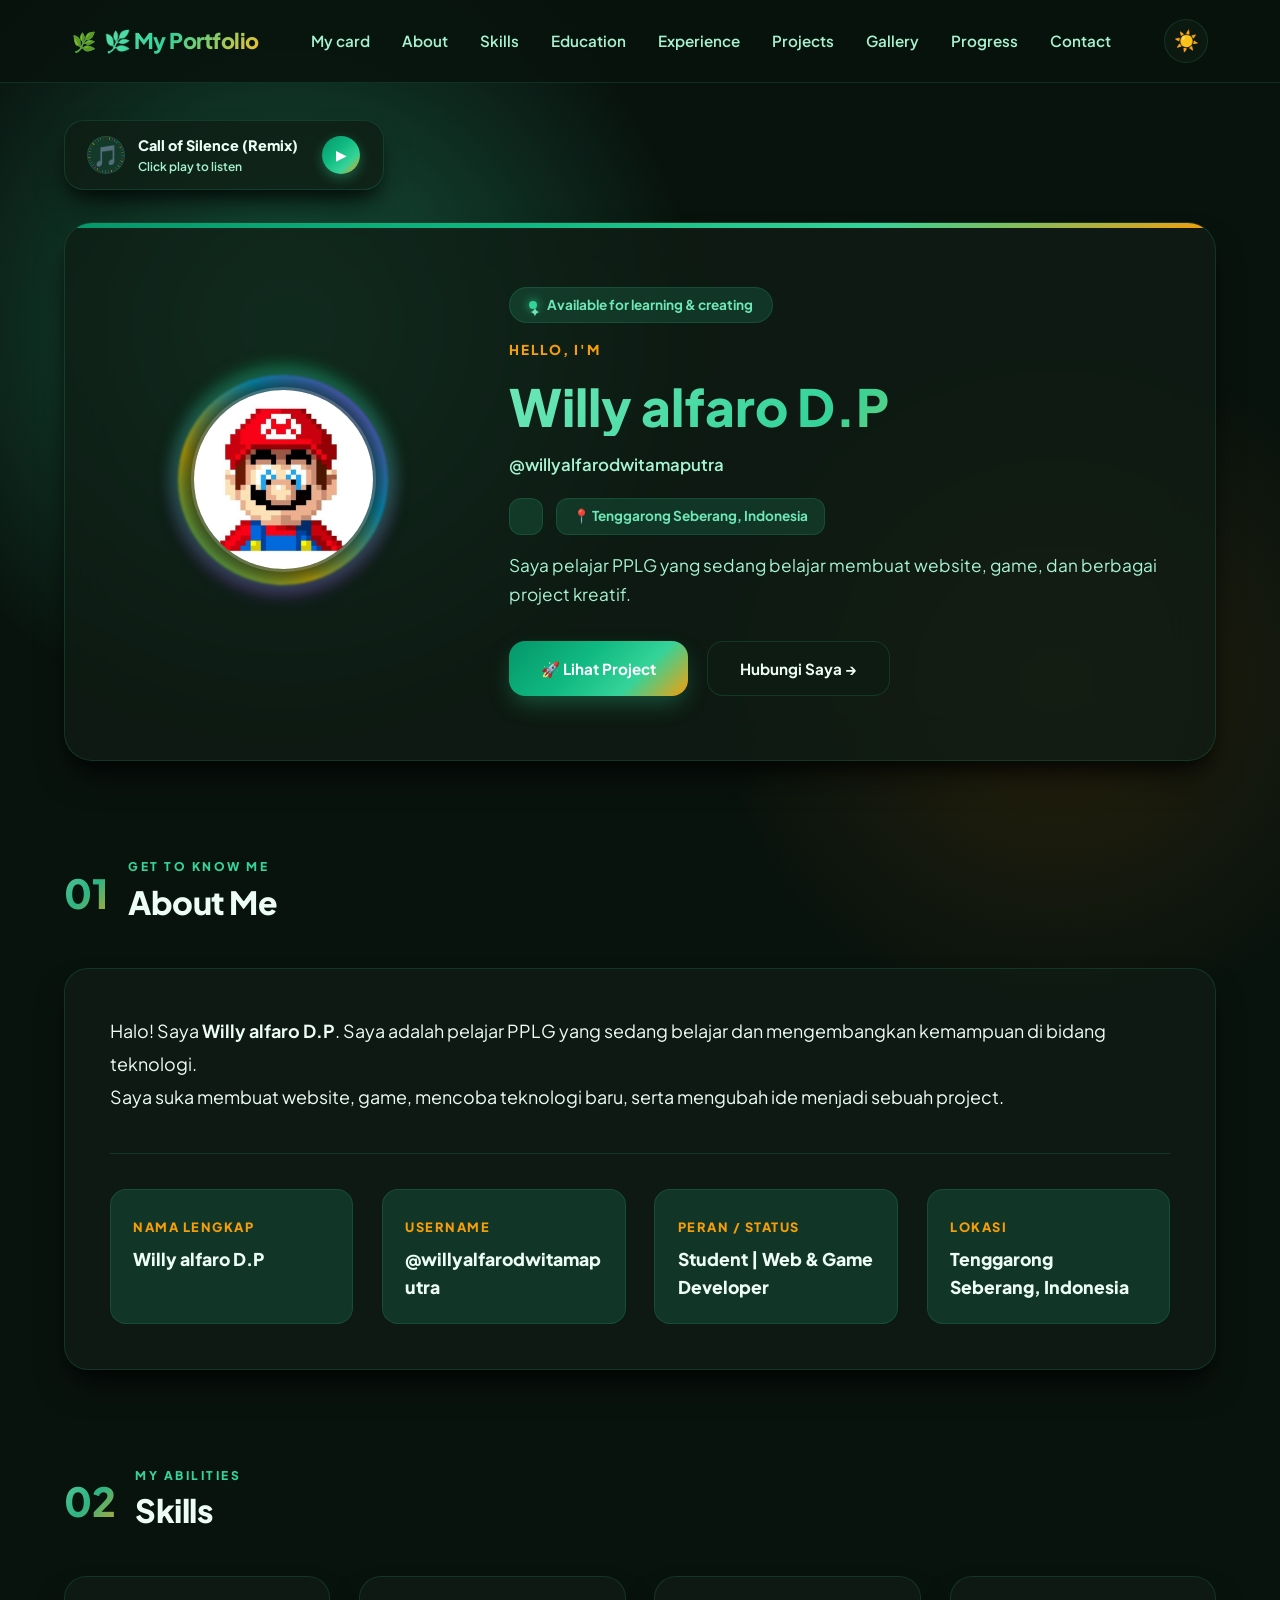
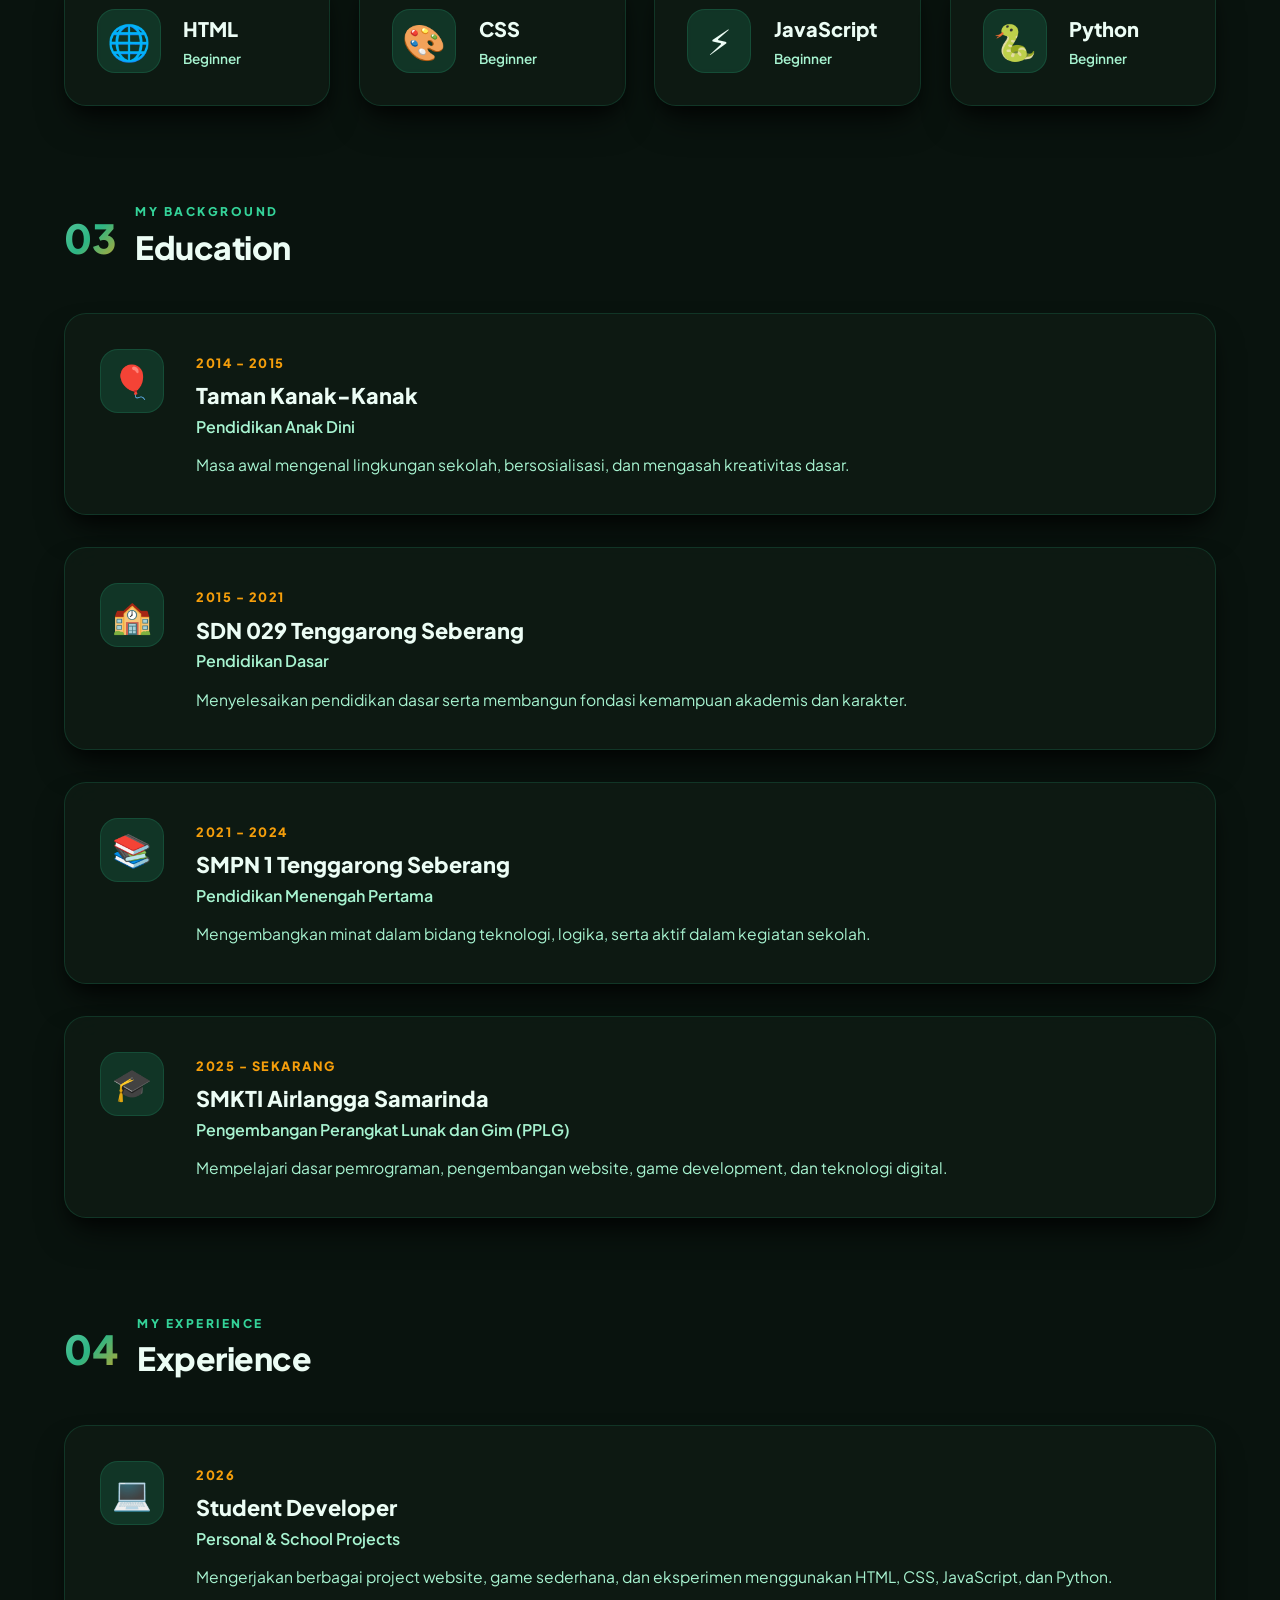
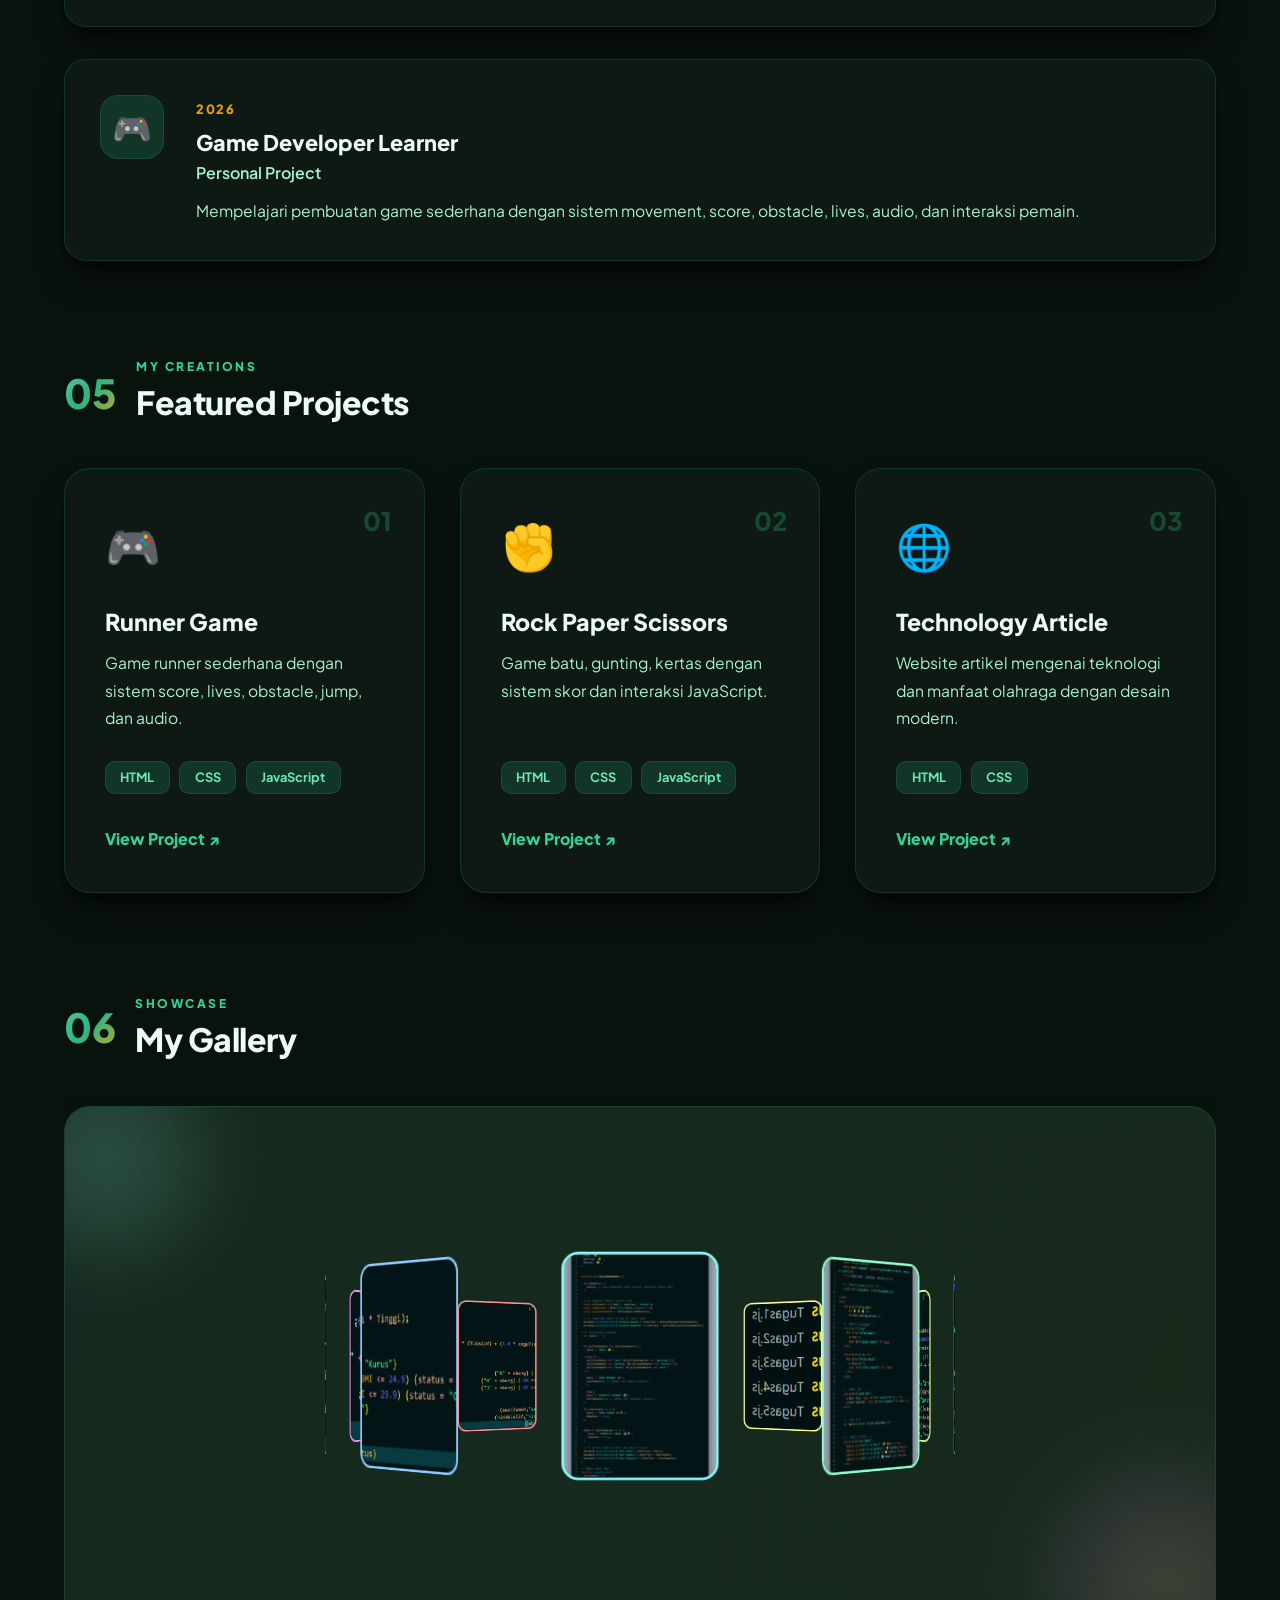
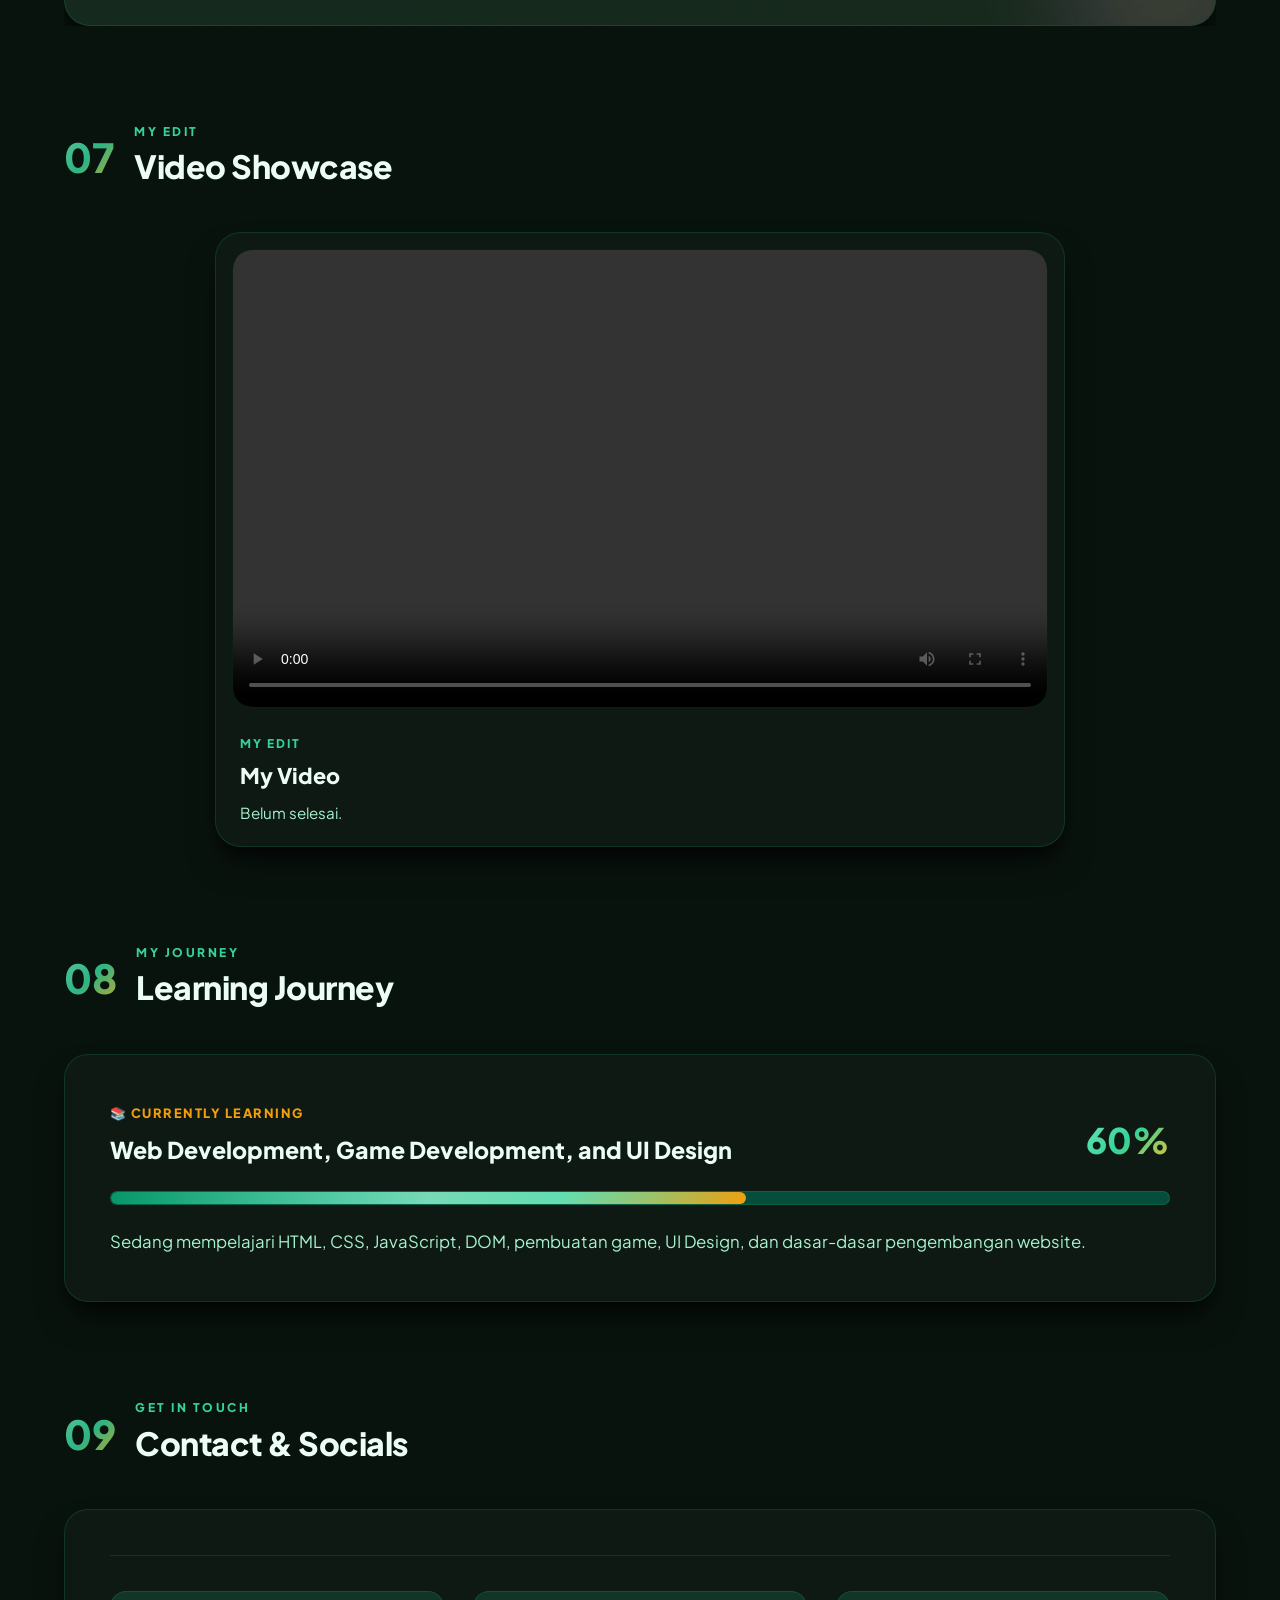
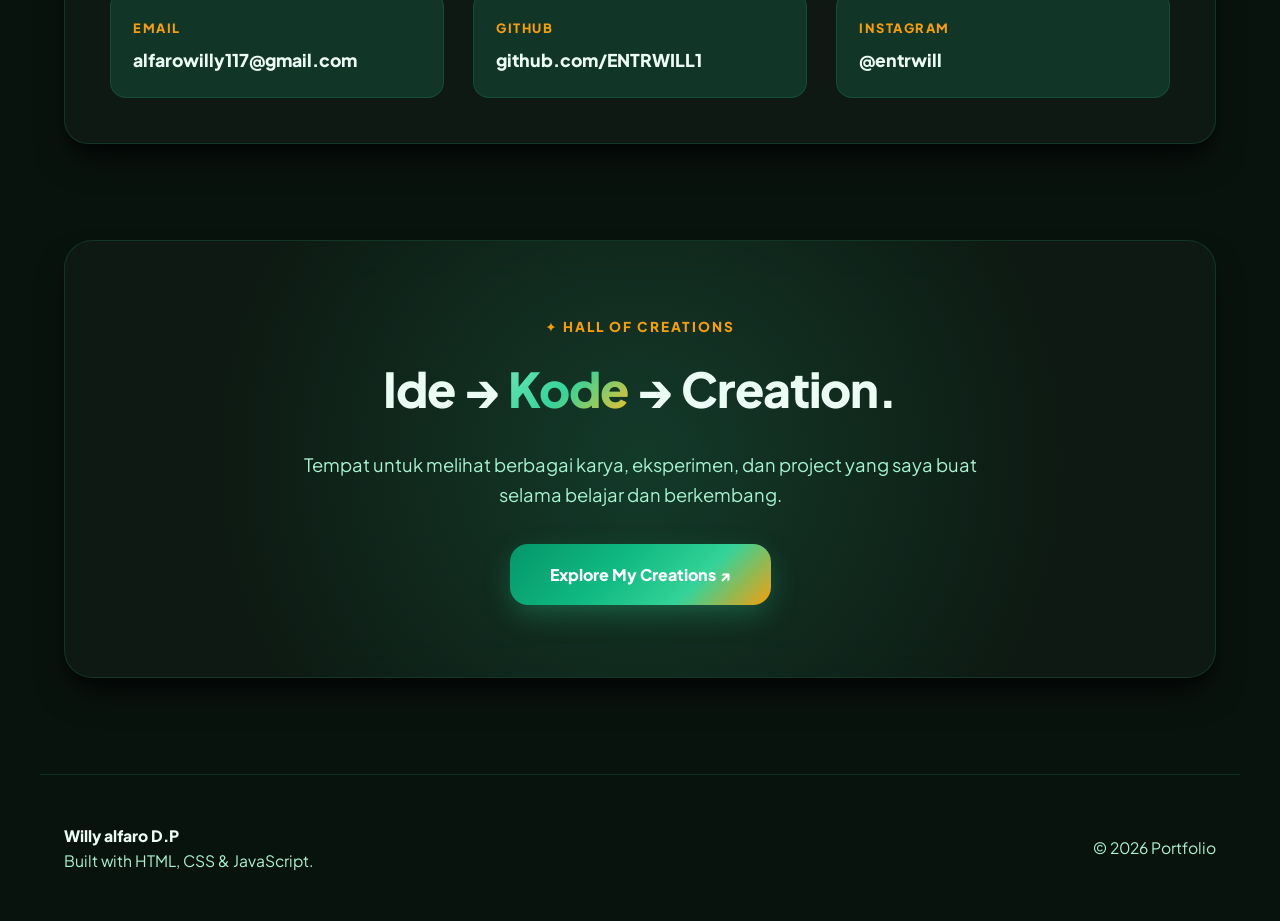
==== commit 72b9a7a9: "update" ====
--- a/index.html
+++ b/index.html
@@ -308,7 +308,7 @@
                     controls
                     preload="metadata"
                 >
-                    <source src="Video/Edit.mp4" type="video/mp4">
+                    <source src="My Video.mp4" type="video/mp4">
                     Browser kamu tidak mendukung pemutar video.
                 </video>
 
@@ -320,7 +320,7 @@
 
                 <span class="video-number">MY EDIT</span>
 
-                <h3>My Video Edit</h3>
+                <h3>My Video</h3>
 
                 <p>
                     Belum selesai.
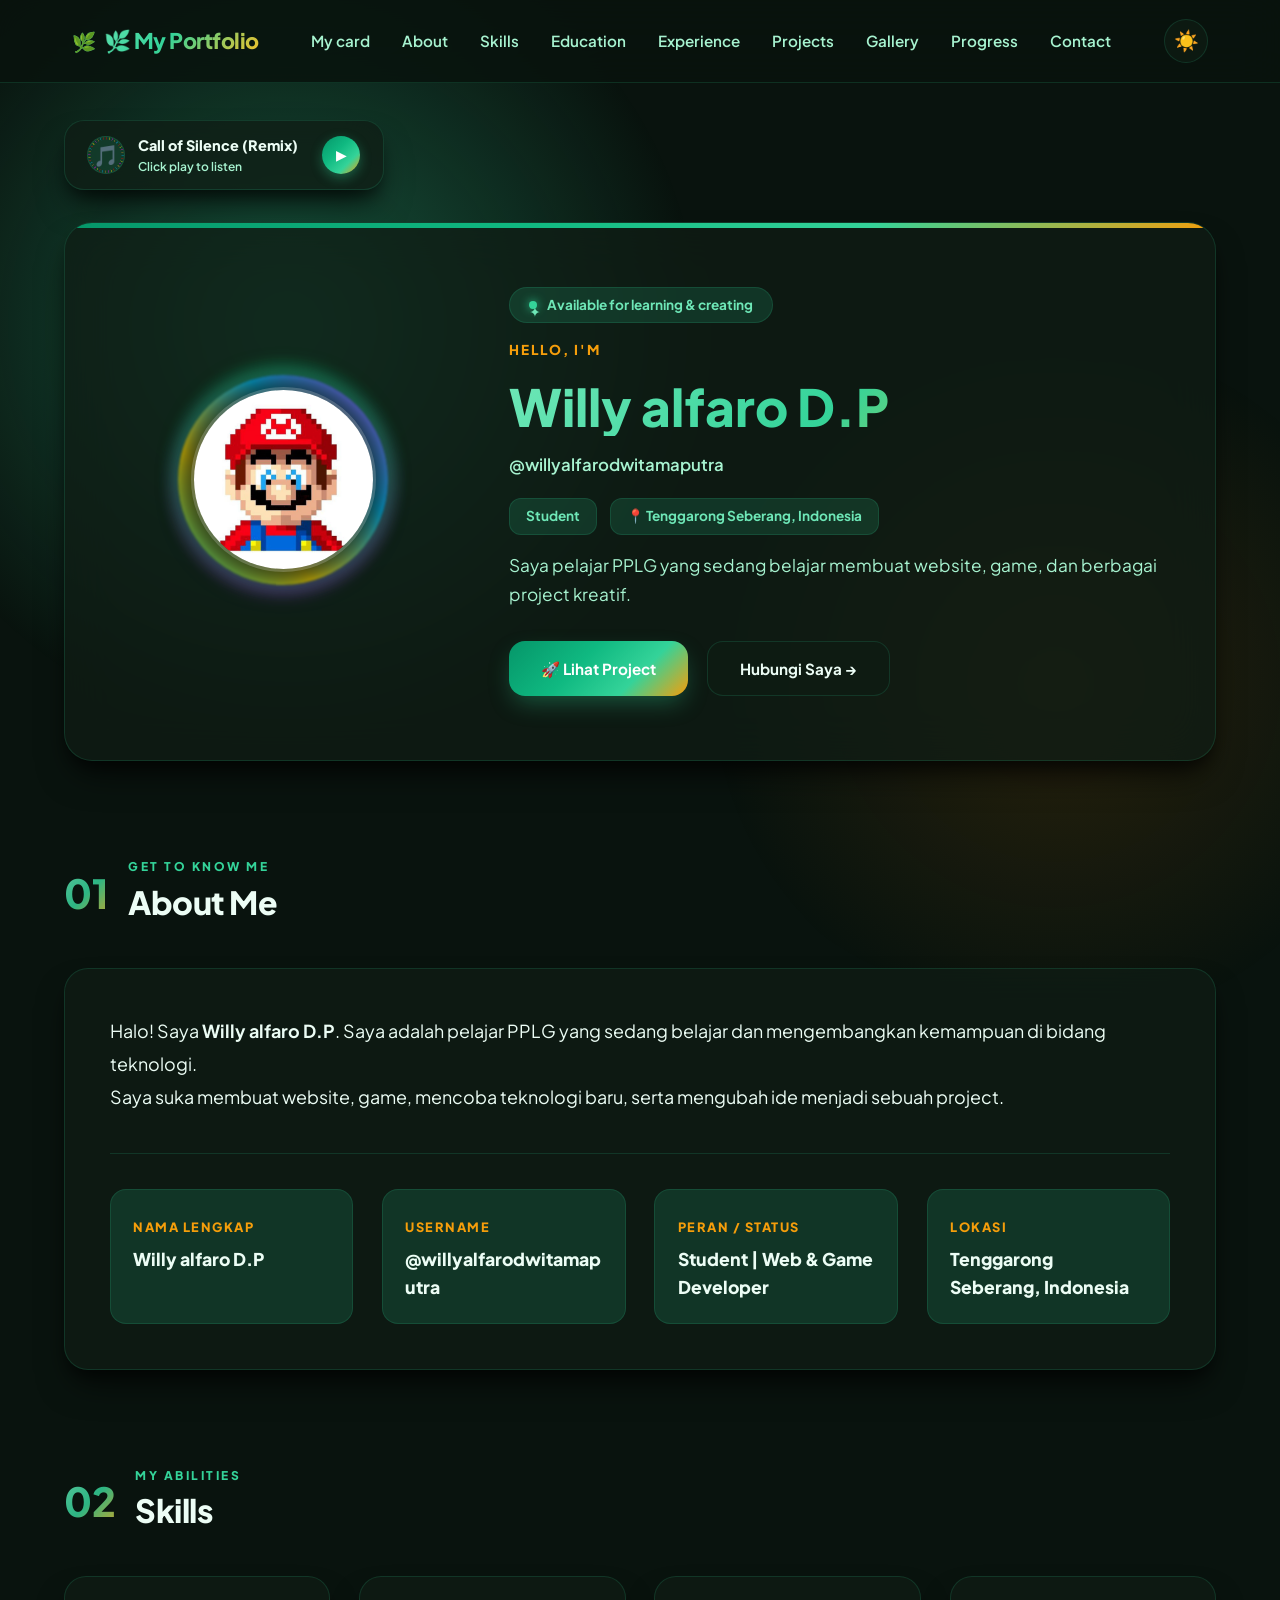
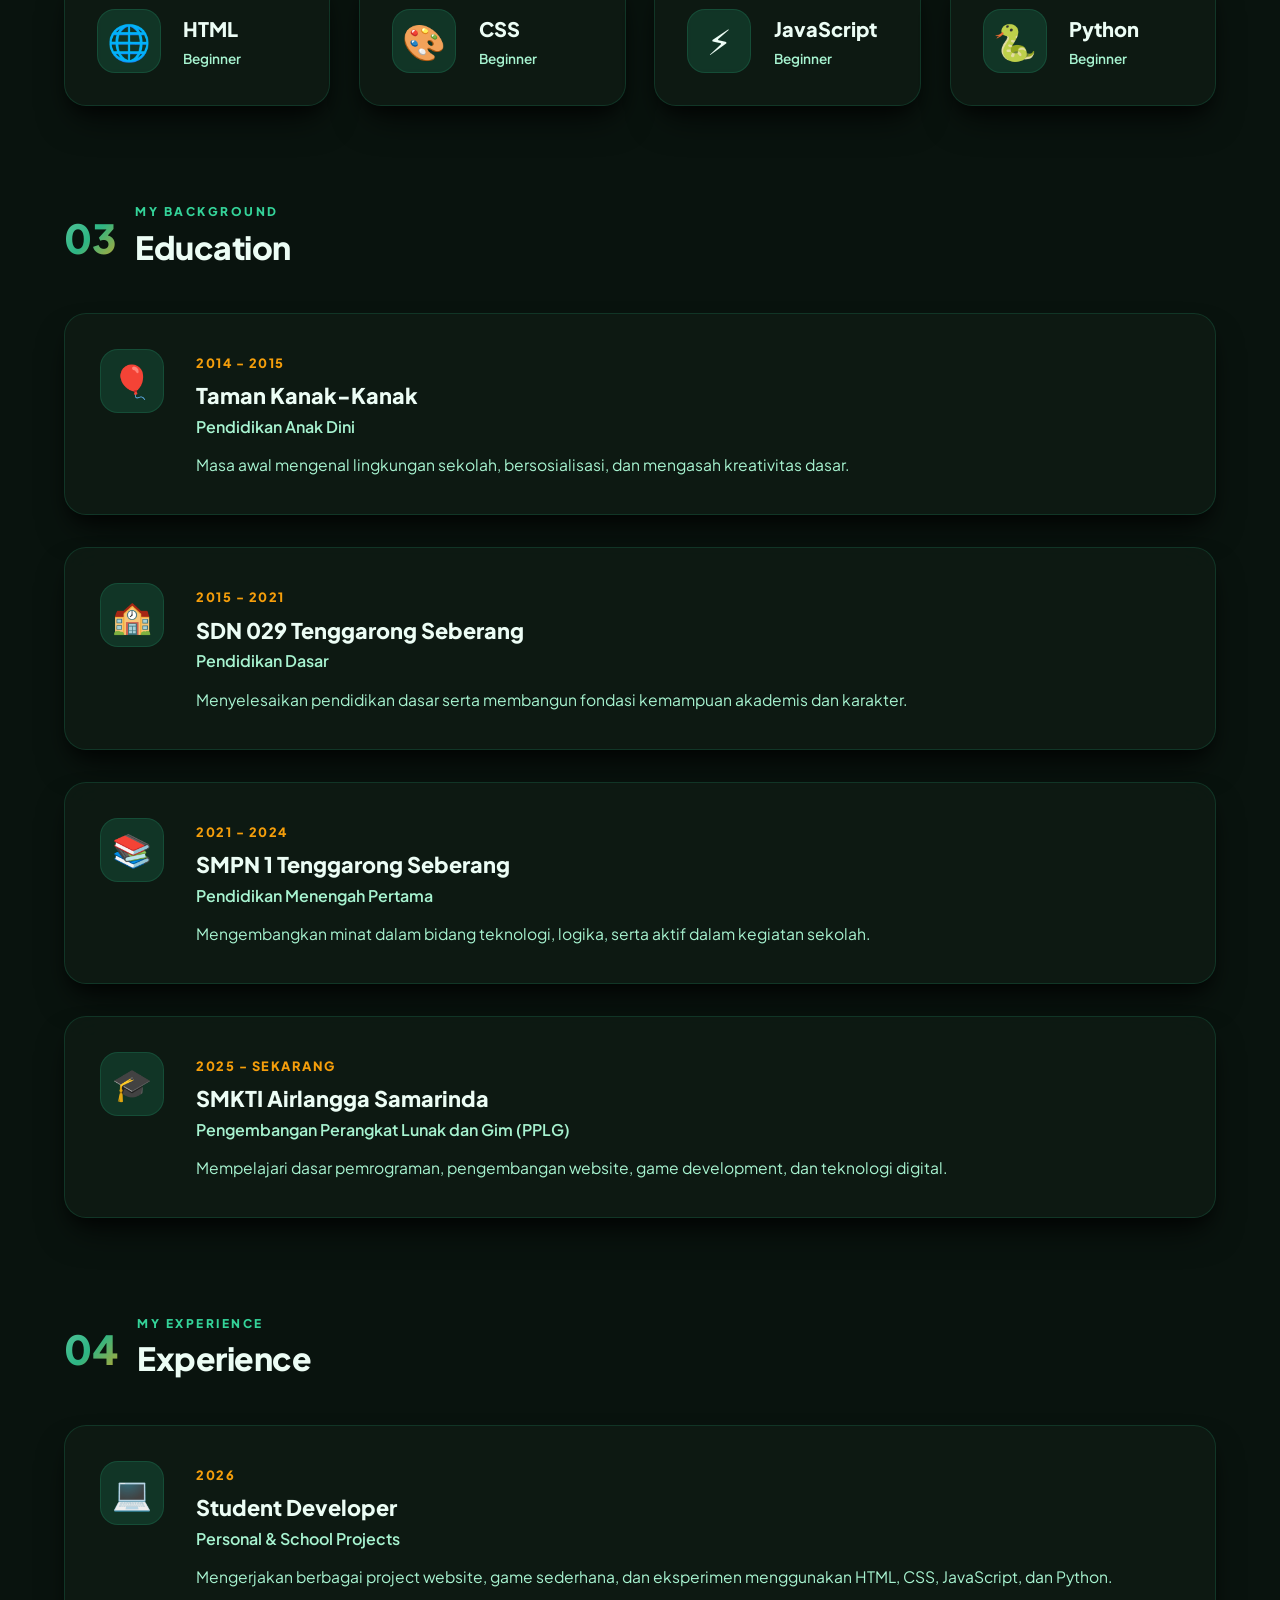
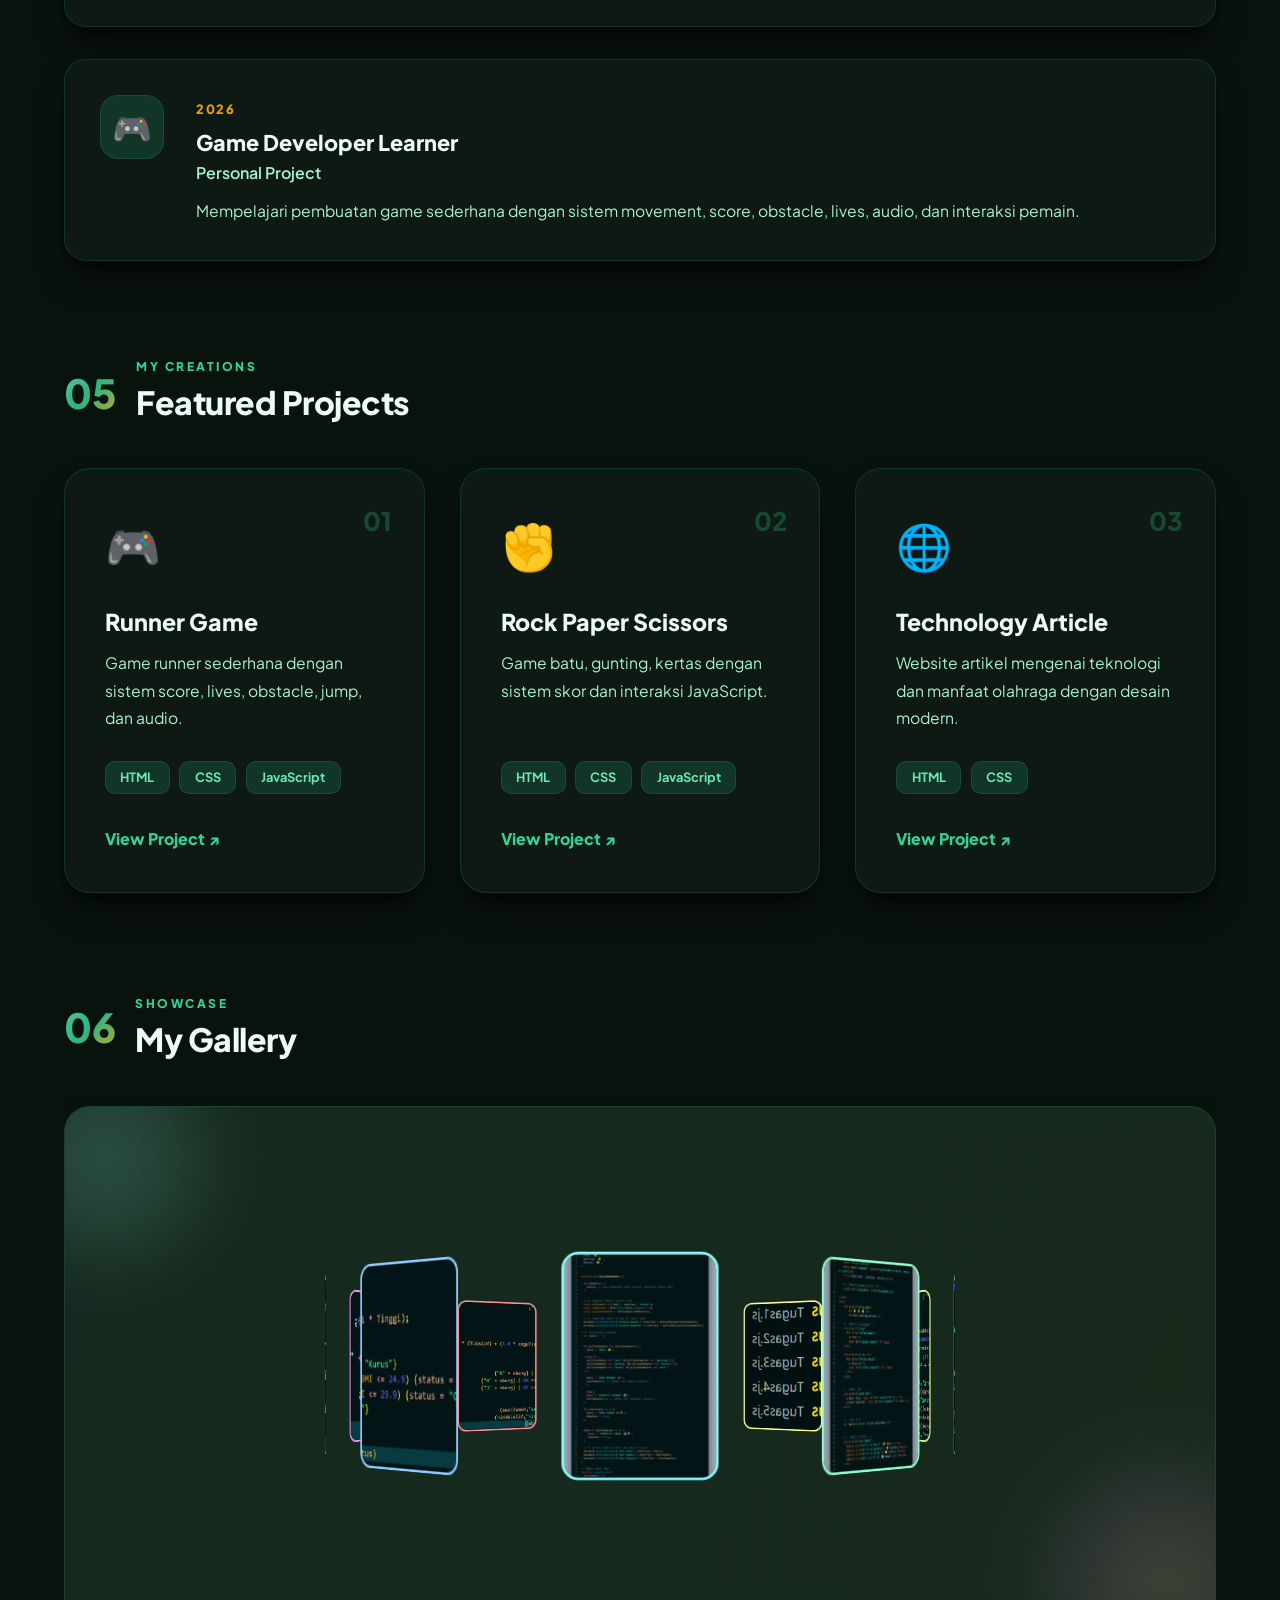
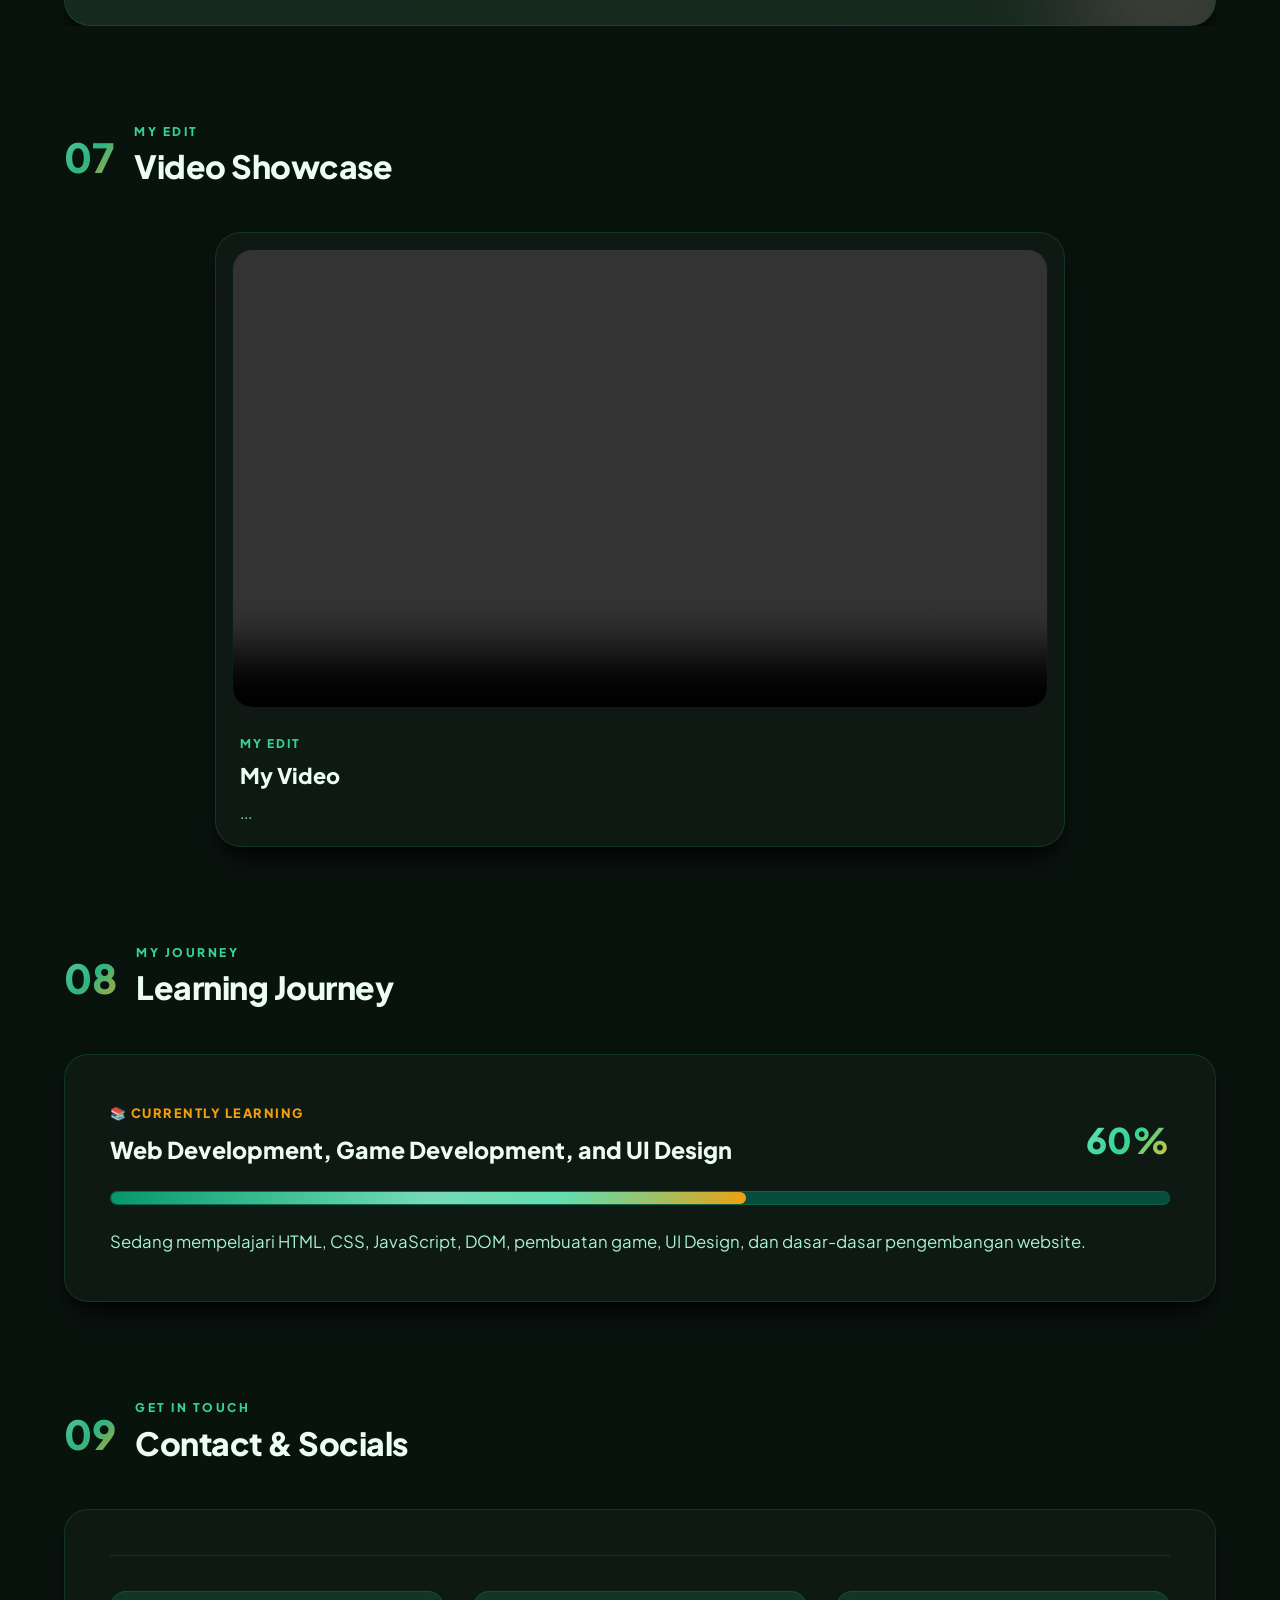
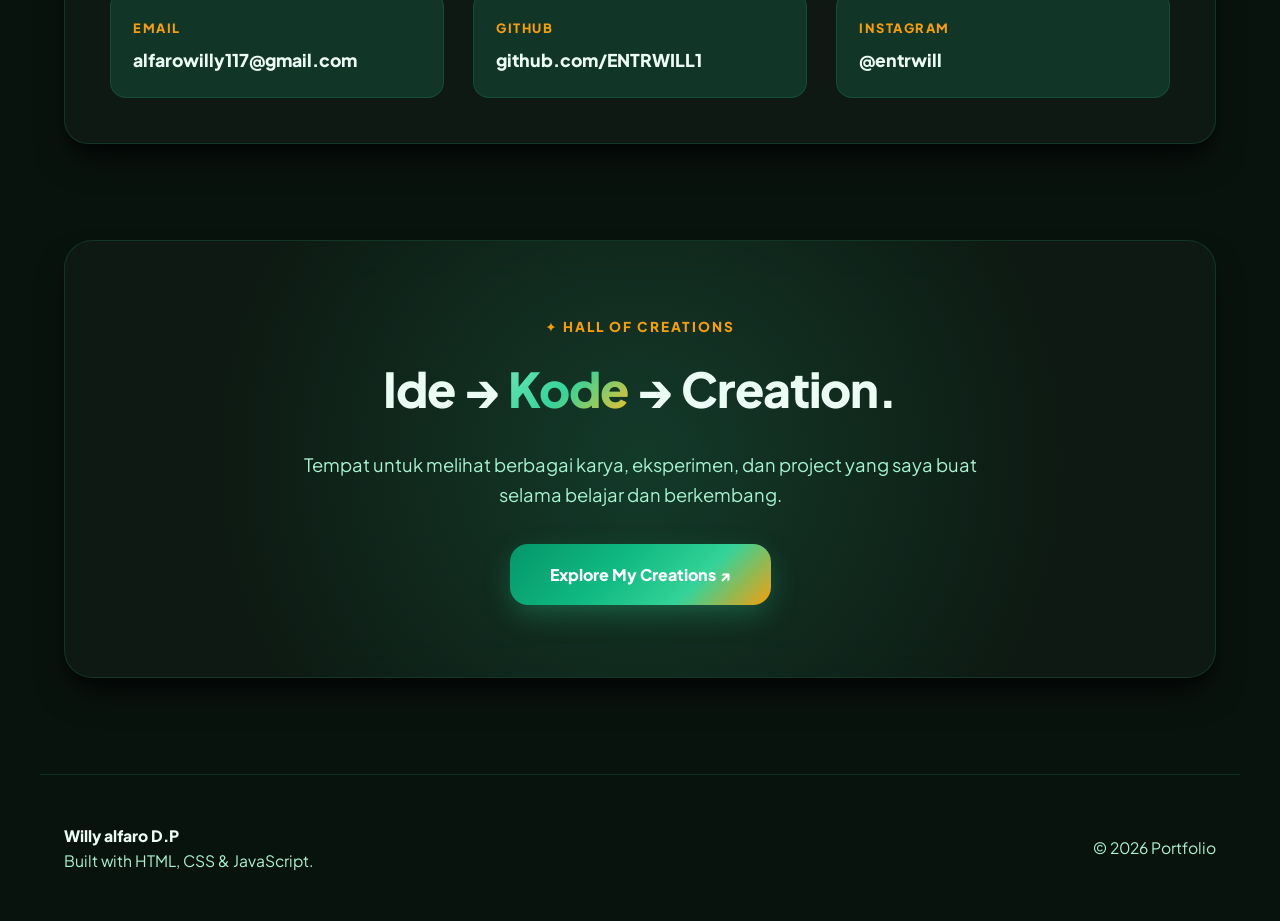
==== commit 25d7777b: "update" ====
--- a/index.html
+++ b/index.html
@@ -323,7 +323,7 @@
                 <h3>My Video</h3>
 
                 <p>
-                    Belum selesai.
+                    ...
                 </p>
 
             </div>
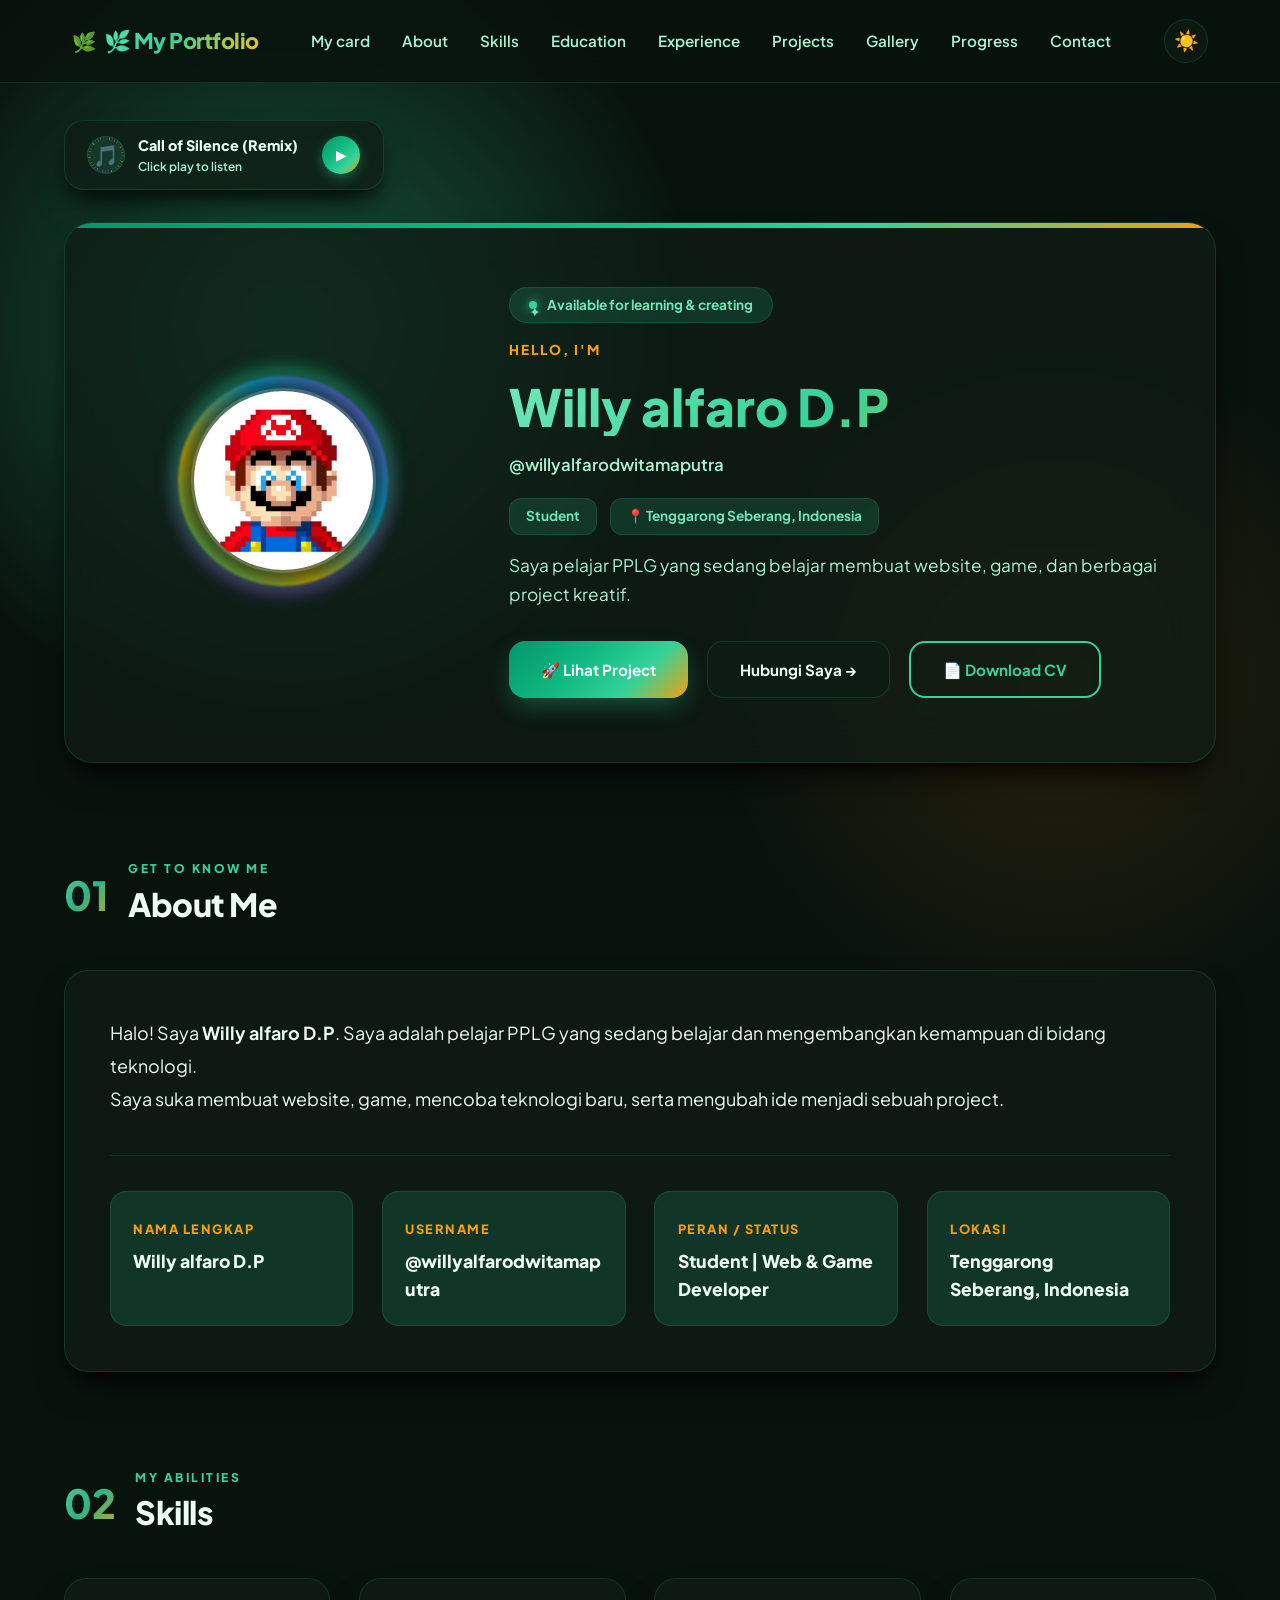
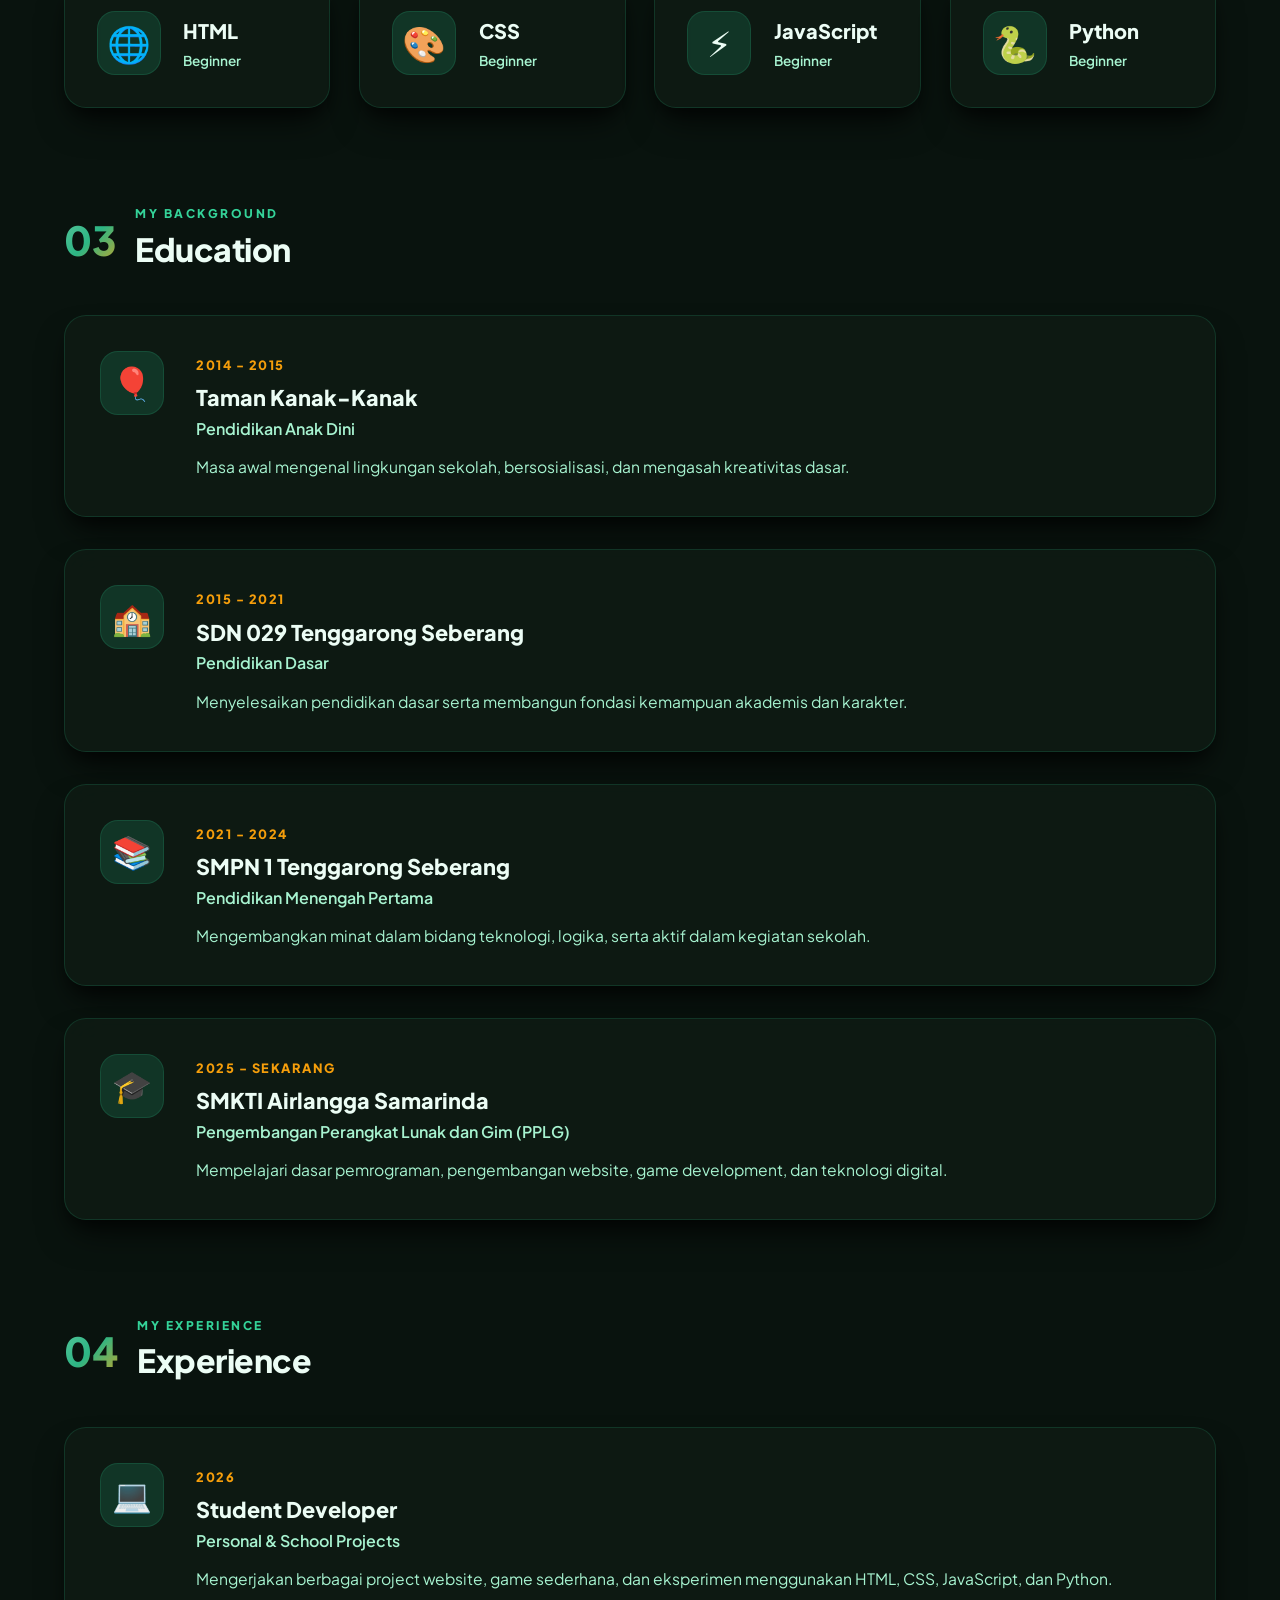
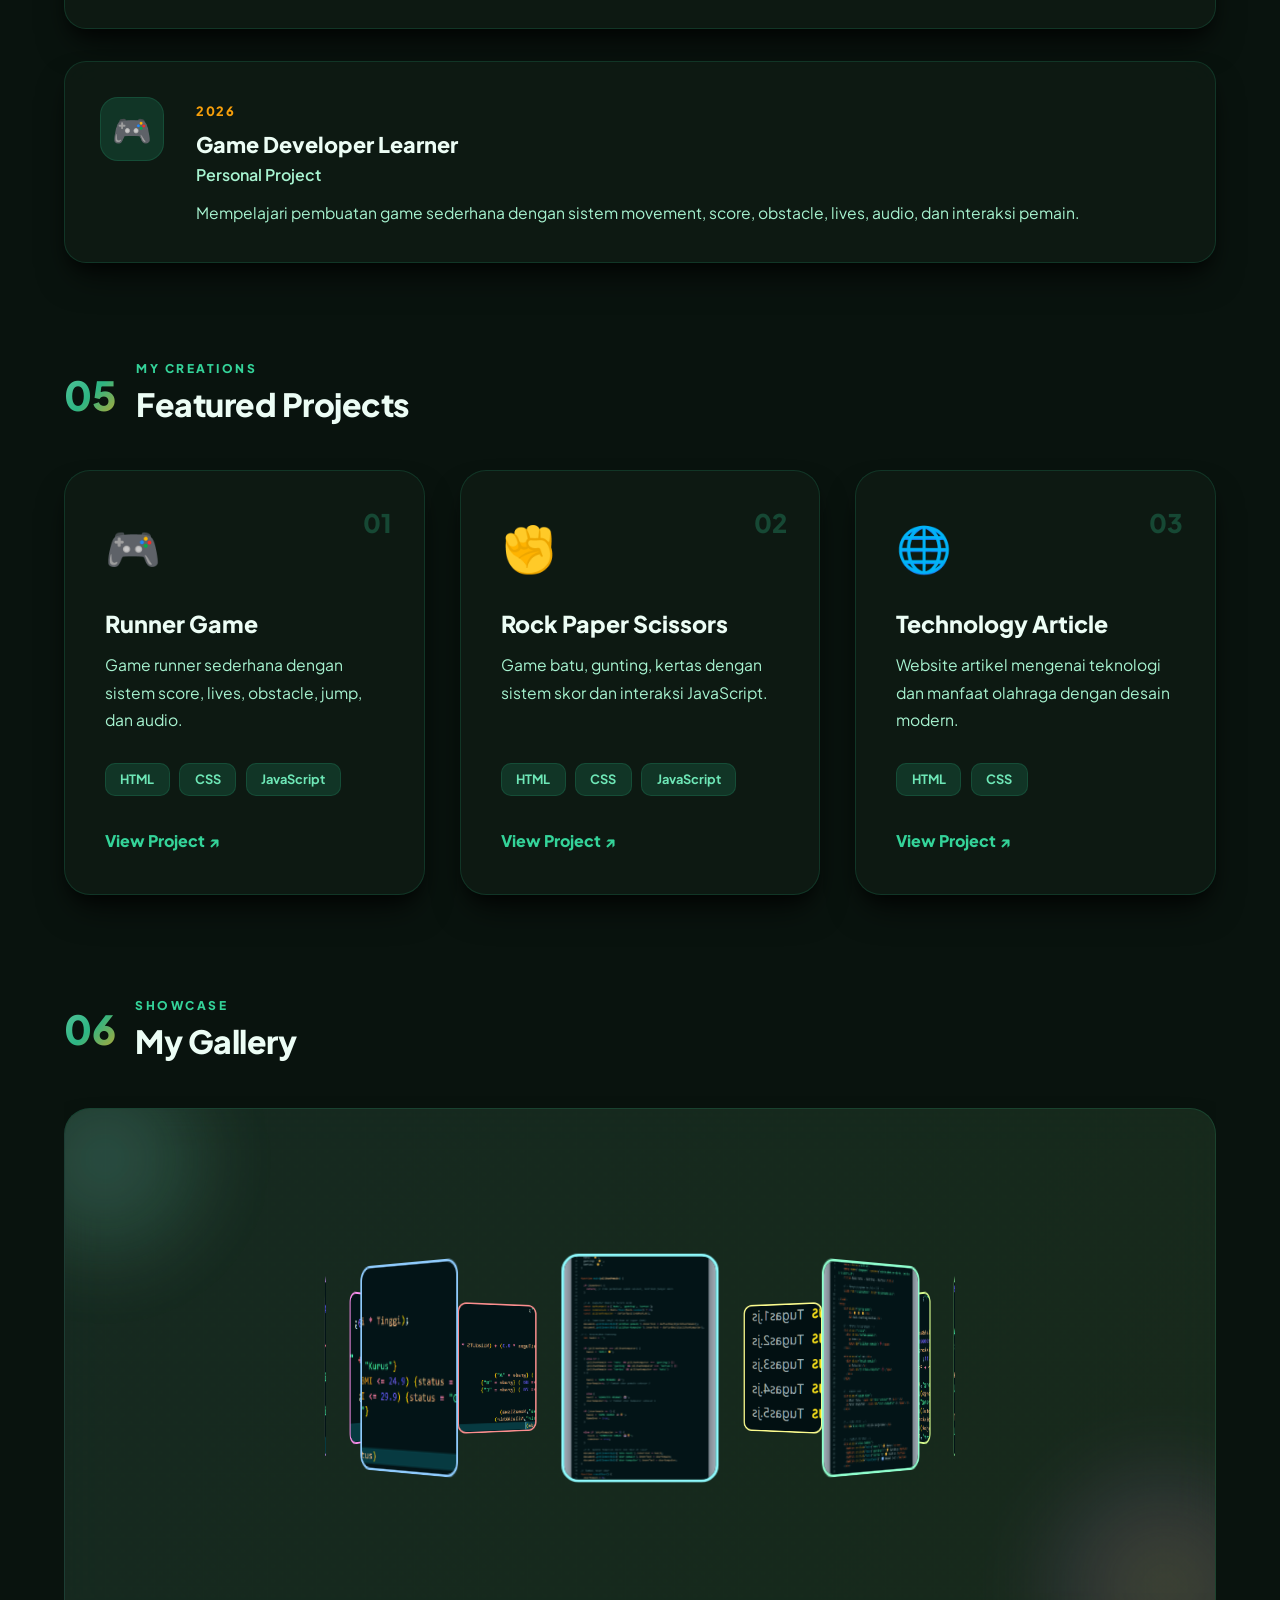
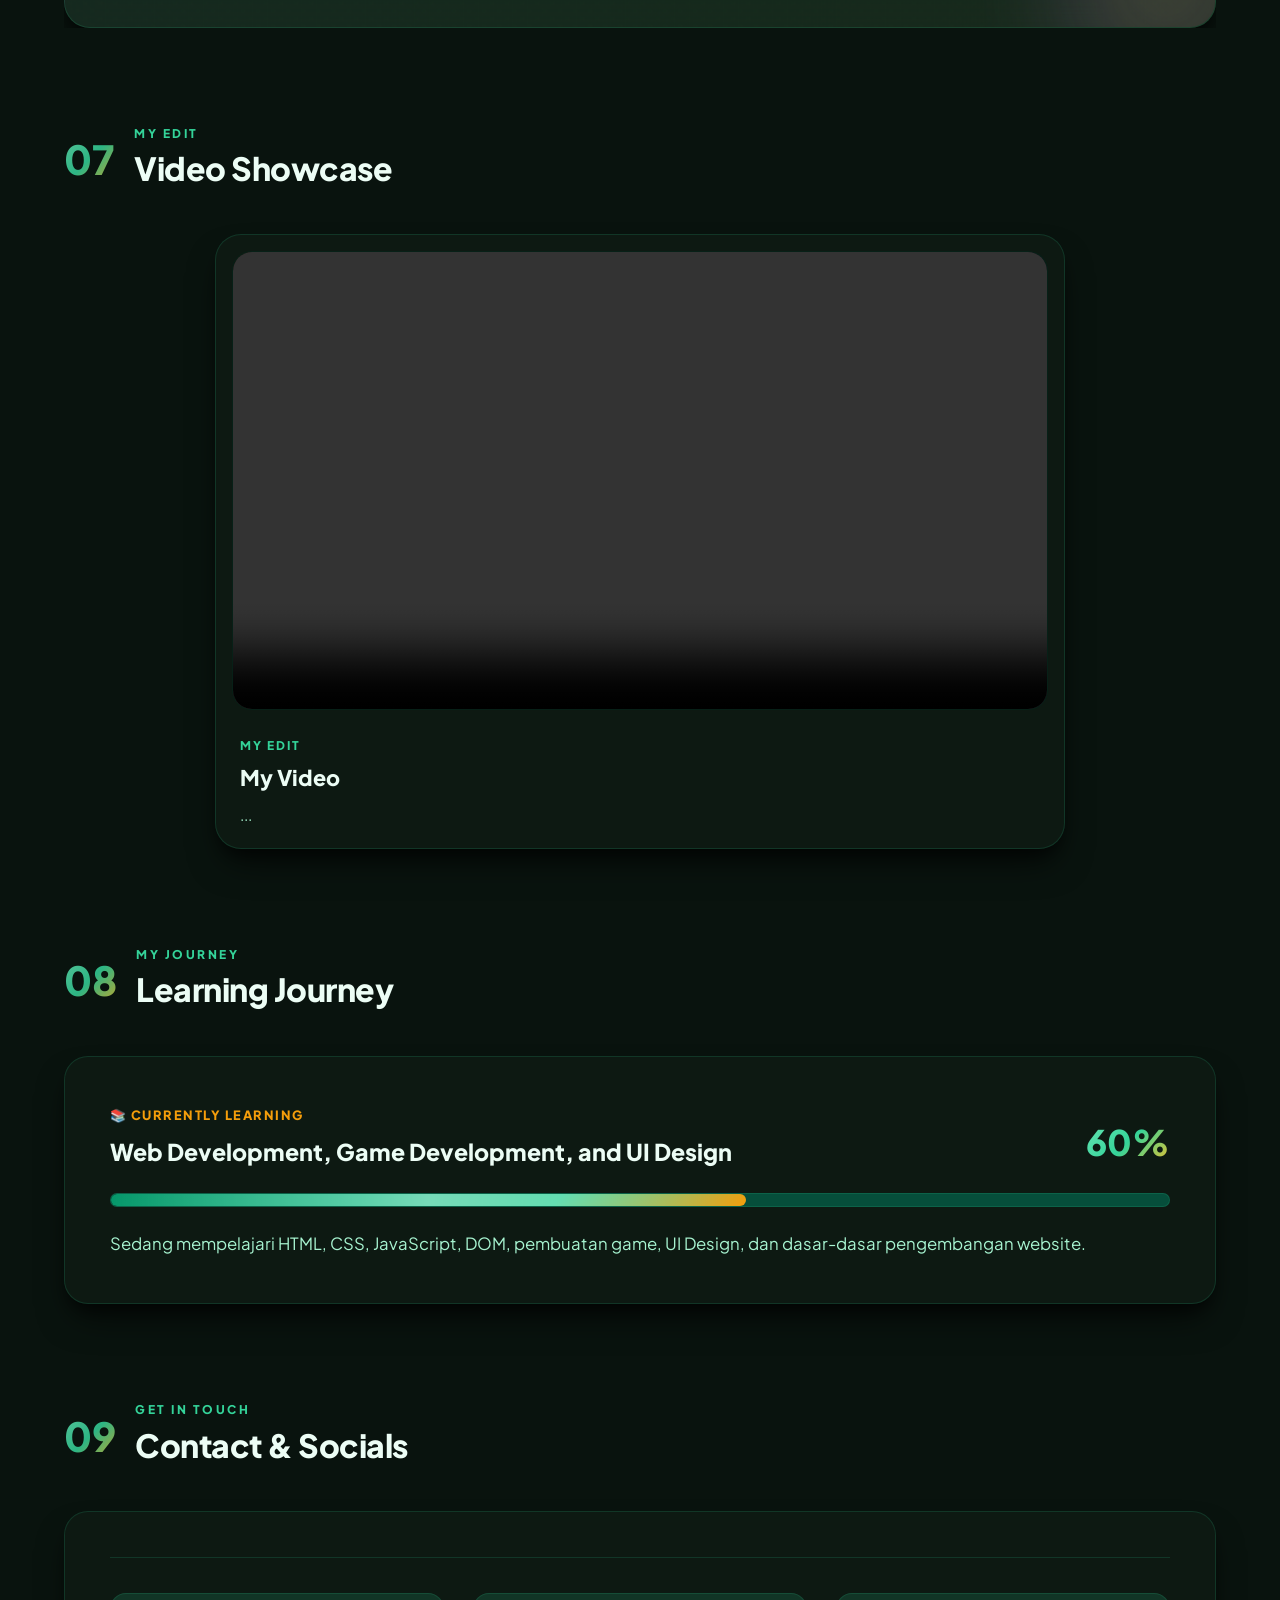
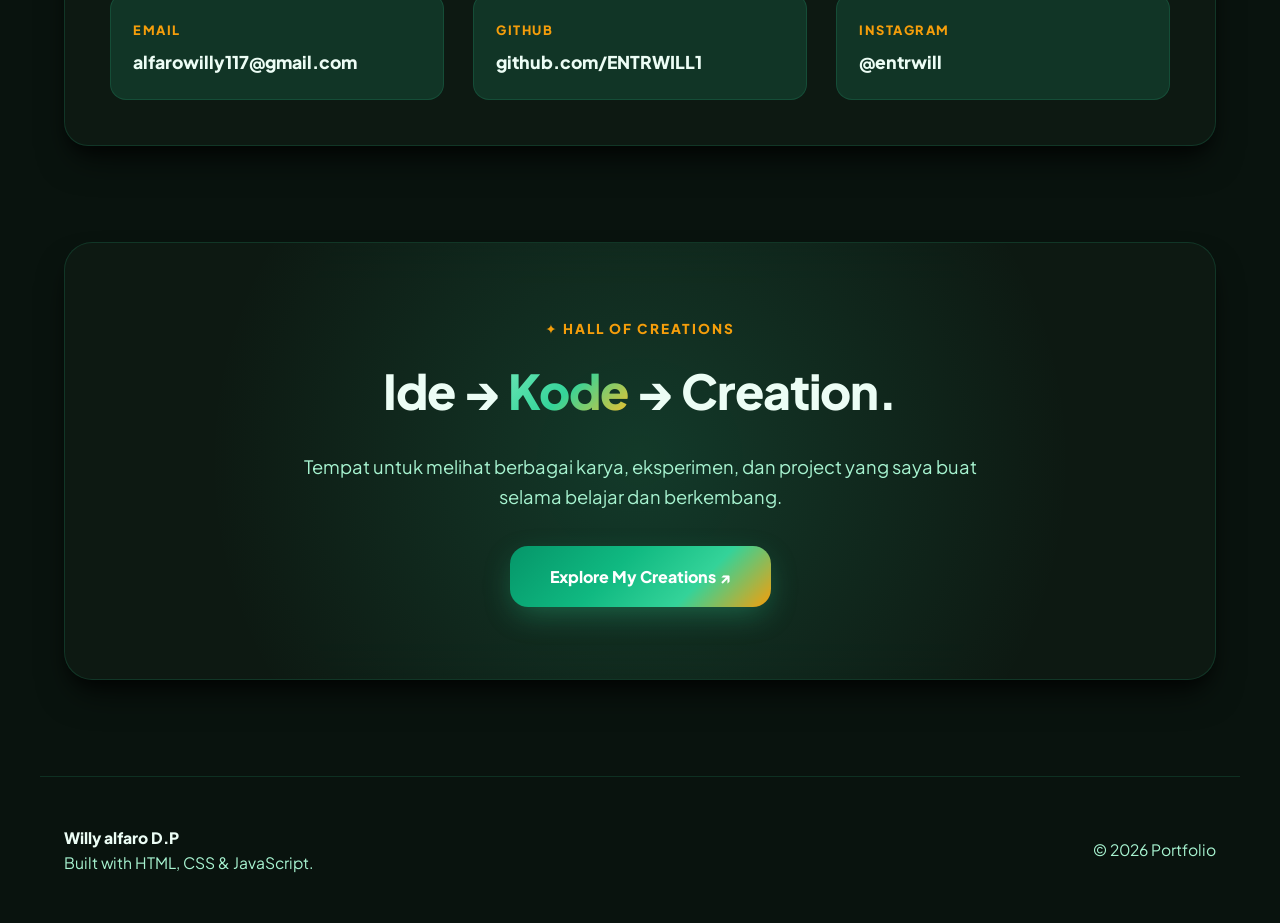
==== commit 10b8169c: "update" ====
--- a/index.html
+++ b/index.html
@@ -28,6 +28,9 @@
 </head>
 
 <body class="dark">
+
+    <!-- ================= SCROLL PROGRESS BAR ================= -->
+    <div id="scrollProgress" class="scroll-progress"></div>
 
     <!-- ================= PAGE LOADER ================= -->
     <div id="pageLoader" class="page-loader">
@@ -140,6 +143,9 @@
                     <div class="hero-buttons">
                         <a href="#projects" class="btn primary-btn">🚀 Lihat Project</a>
                         <a href="#contact" class="btn secondary-btn">Hubungi Saya →</a>
+                        <a href="CV-Willy-Alfaro-D.P.pdf" download class="btn resume-btn" aria-label="Download CV">
+                            📄 Download CV
+                        </a>
                     </div>
                 </div>
             </div>
--- a/Desain.css
+++ b/Desain.css
@@ -5016,4 +5016,108 @@
             0 0 12px rgba(142, 202, 252, 0.18),
             0 0 25px rgba(142, 249, 252, 0.08);
     }
+}
+
+/* =========================================================
+   ✨ SCROLL PROGRESS BAR
+========================================================= */
+
+.scroll-progress {
+
+    position: fixed;
+
+    top: 0;
+
+    left: 0;
+
+    height: 4px;
+
+    width: 0%;
+
+    background: var(--gradient-hero);
+
+    z-index: 1002;
+
+    box-shadow:
+        0 0 10px
+        var(--accent-glow);
+
+    transition:
+        width
+        0.12s
+        ease-out;
+
+    border-radius:
+        0 4px 4px 0;
+
+    pointer-events: none;
+}
+
+
+/* =========================================================
+   📄 RESUME / CV BUTTON
+========================================================= */
+
+.resume-btn {
+
+    background: transparent;
+
+    border:
+        2px
+        solid
+        var(--accent);
+
+    color: var(--accent);
+}
+
+
+.resume-btn:hover {
+
+    background: var(--accent);
+
+    color: #fff;
+
+    transform:
+        translateY(-4px)
+        scale(1.03);
+
+    box-shadow:
+        0 10px
+        25px
+        -5px
+        var(--accent-glow);
+}
+
+
+@media screen and (max-width: 768px) {
+
+    .resume-btn {
+
+        width: 100%;
+
+        text-align: center;
+
+        justify-content: center;
+    }
+}
+
+
+/* =========================================================
+   🖼️ GALLERY LAZY LOAD FADE-IN
+========================================================= */
+
+.gallery-card .img {
+
+    opacity: 0;
+
+    transition:
+        opacity
+        0.6s
+        ease;
+}
+
+
+.gallery-card .img.loaded {
+
+    opacity: 1;
 }
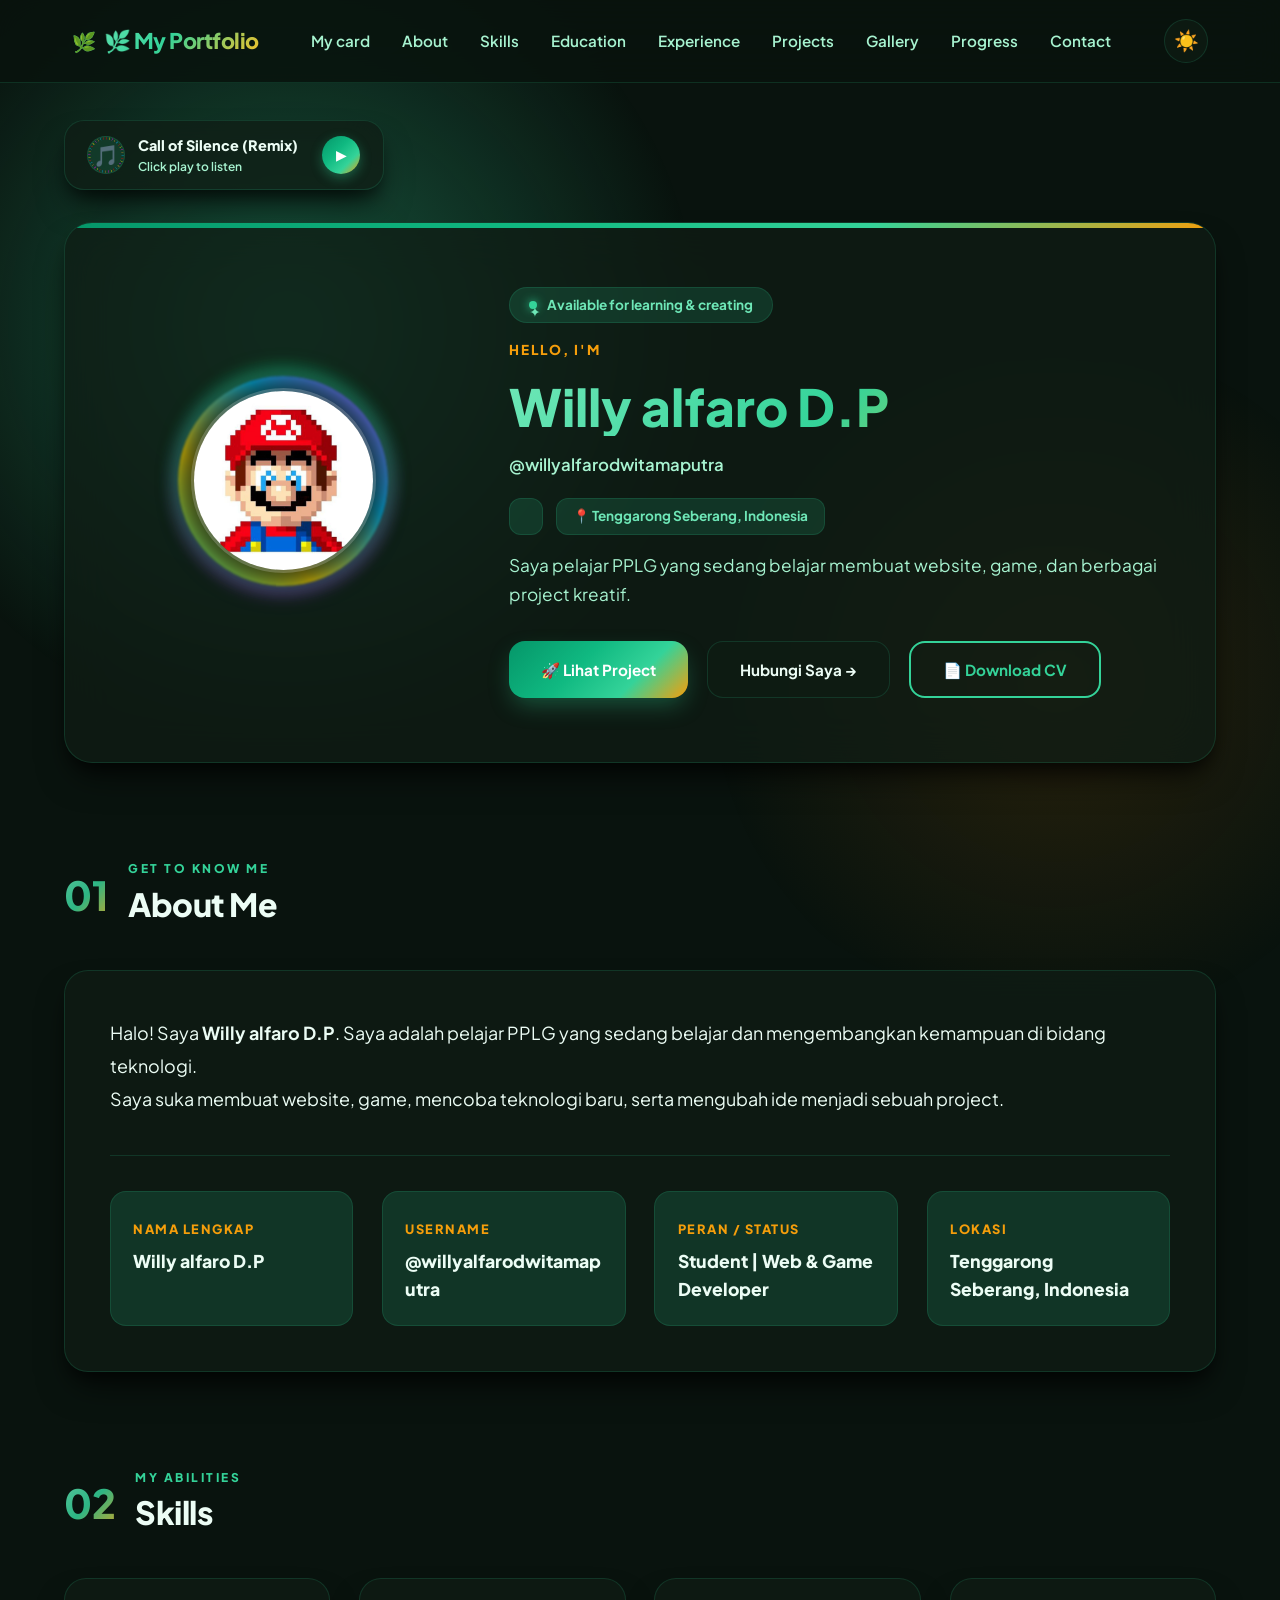
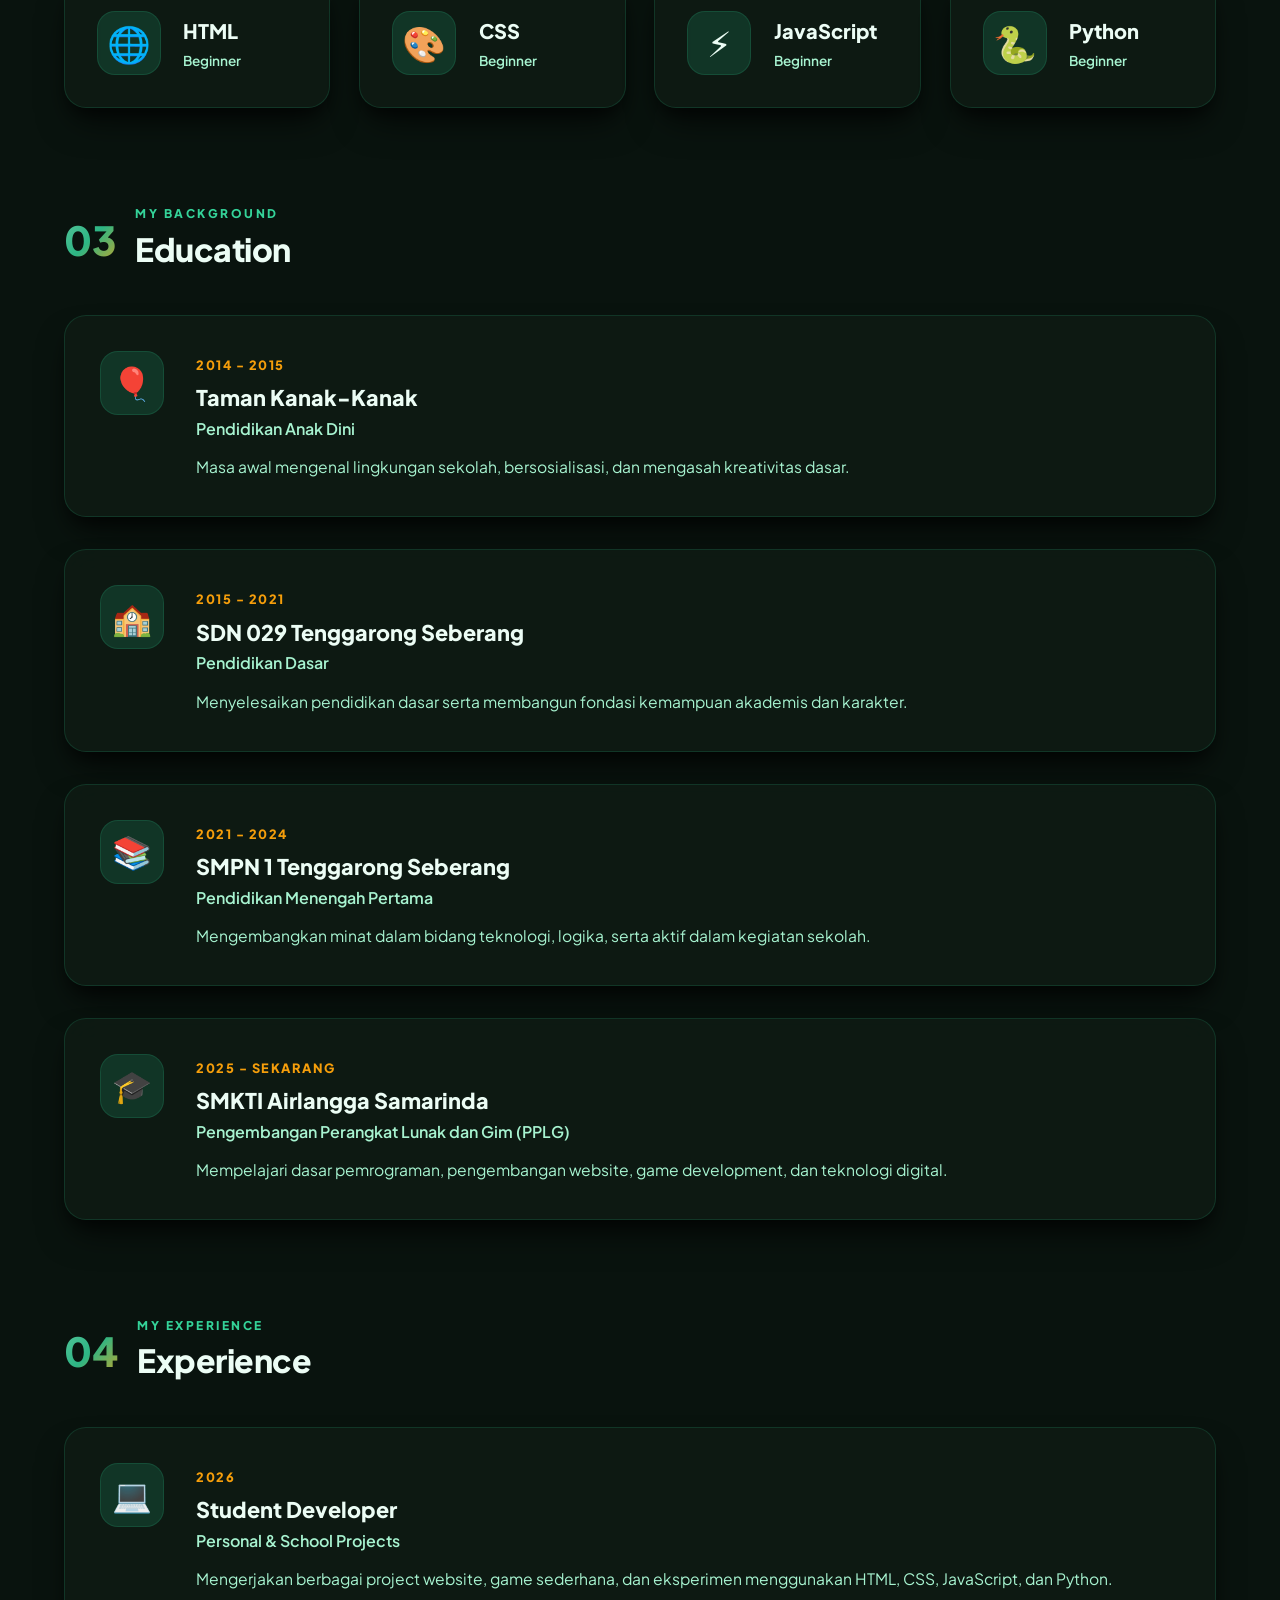
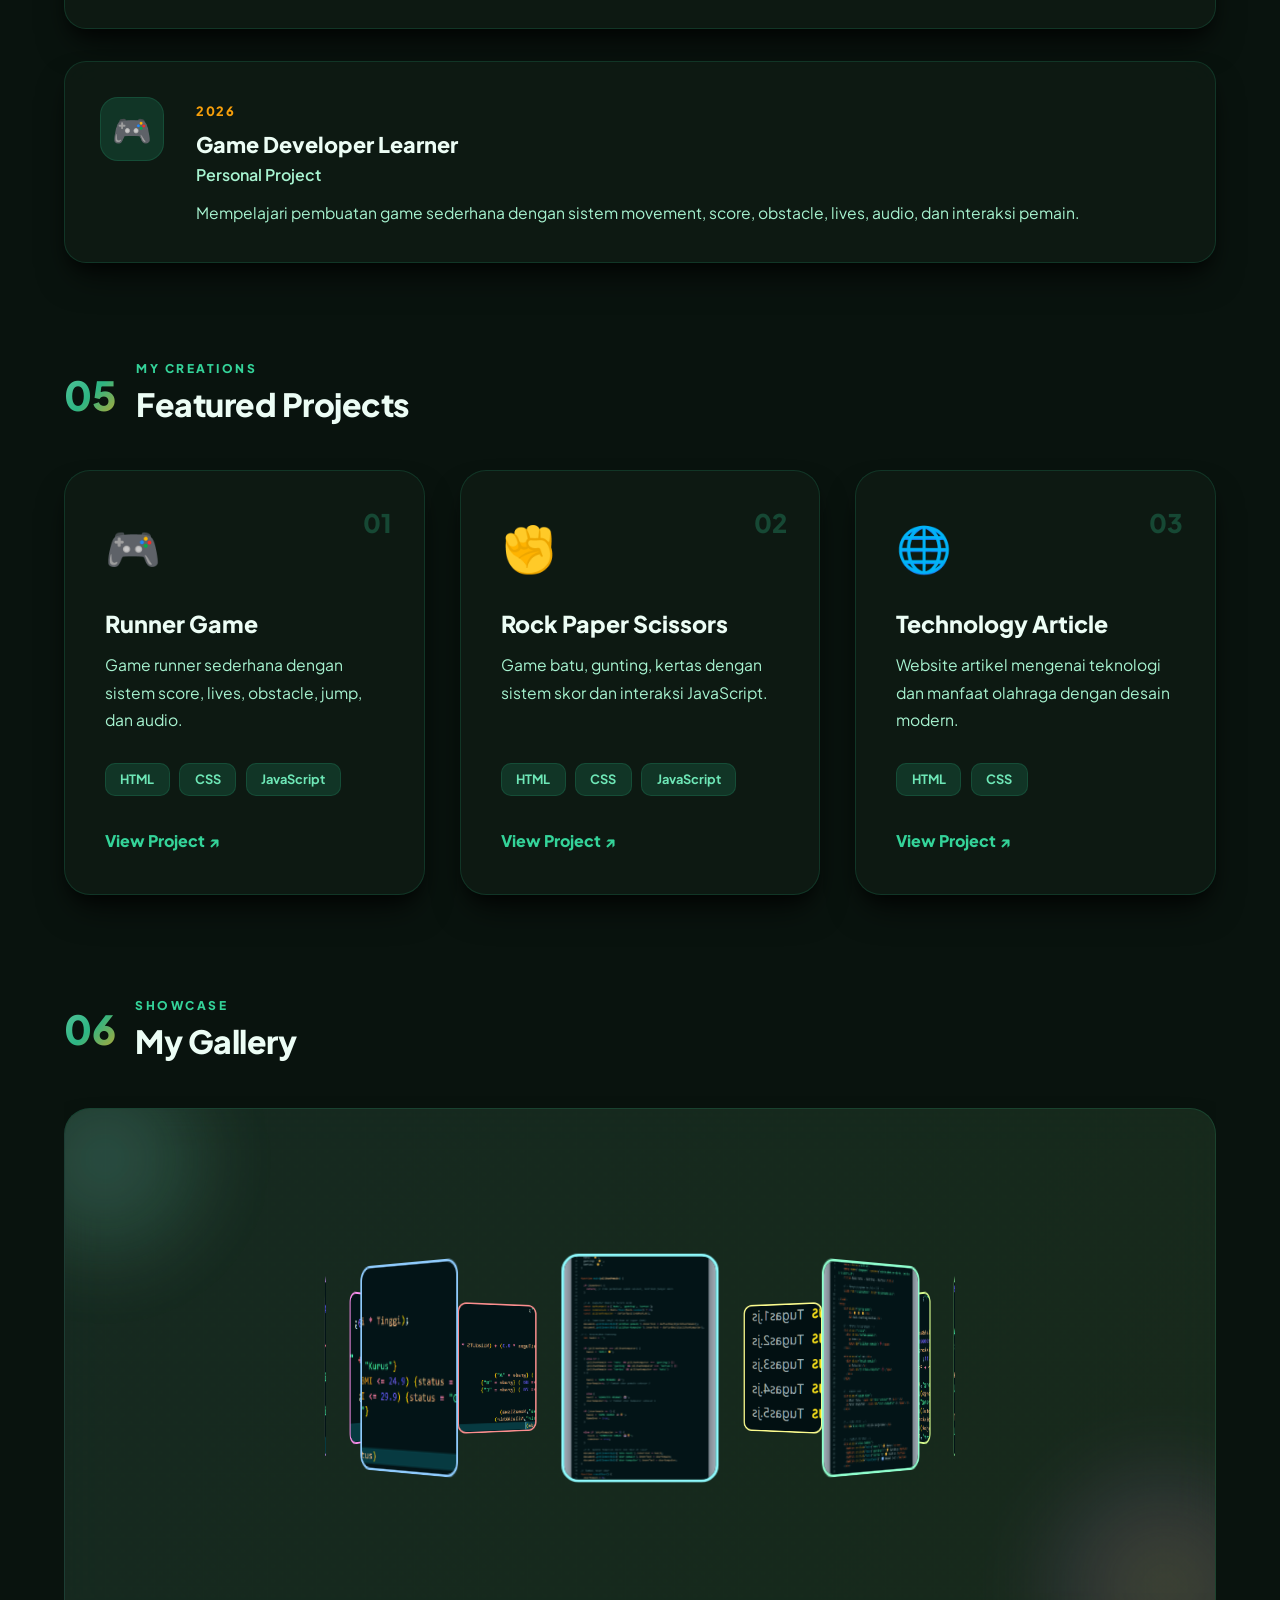
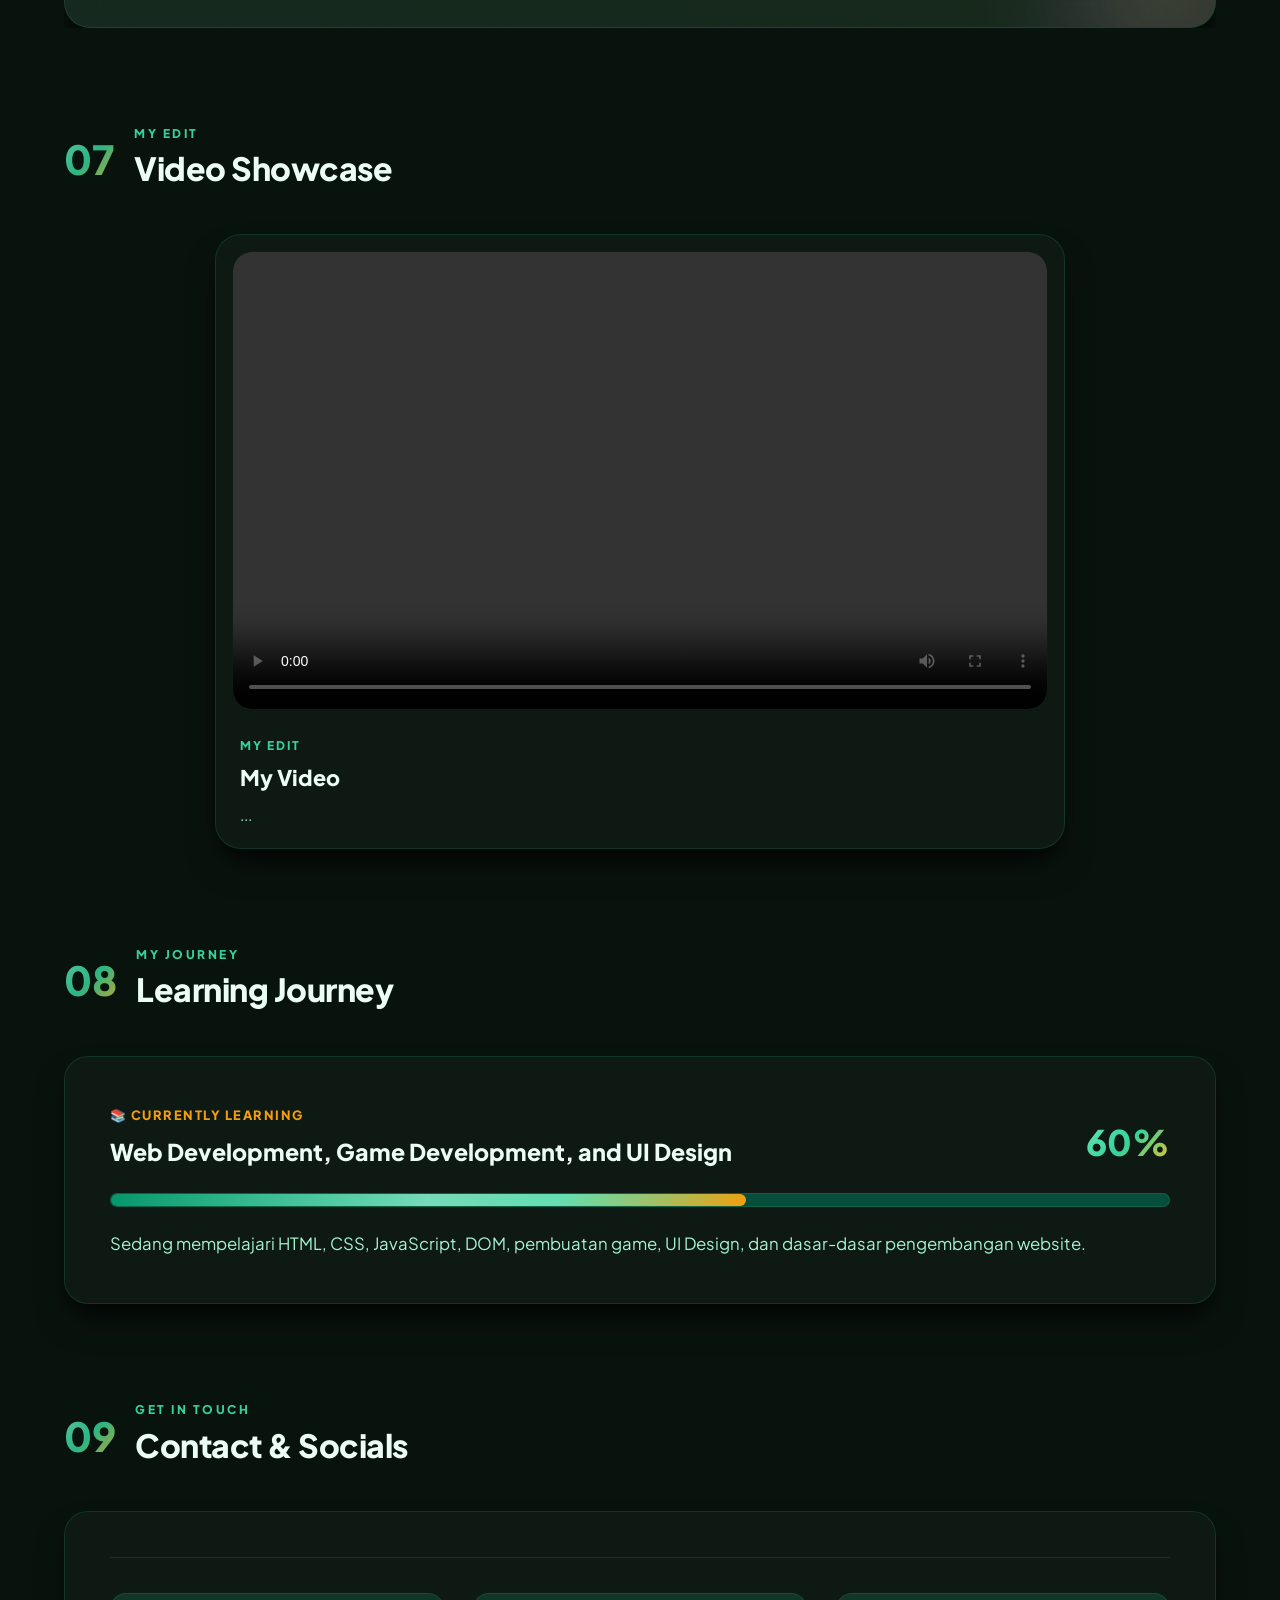
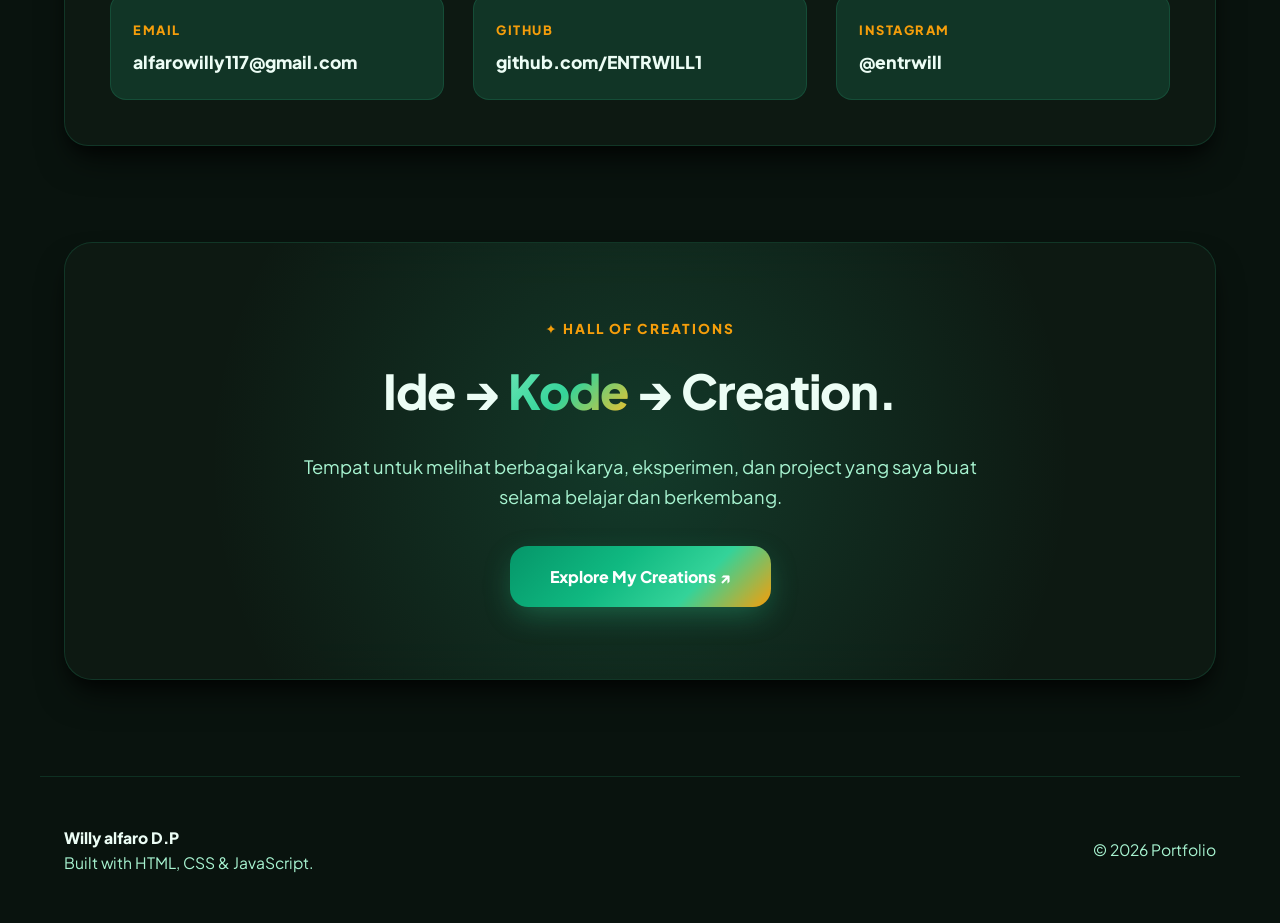
==== commit 53f48e9e: "update" ====
--- a/index.html
+++ b/index.html
@@ -28,6 +28,9 @@
 </head>
 
 <body class="dark">
+
+    <!-- ================= AMBIENT BACKGROUND PARTICLES ================= -->
+    <div id="ambientParticles" class="ambient-particles"></div>
 
     <!-- ================= SCROLL PROGRESS BAR ================= -->
     <div id="scrollProgress" class="scroll-progress"></div>
--- a/Desain.css
+++ b/Desain.css
@@ -5120,4 +5120,113 @@
 .gallery-card .img.loaded {
 
     opacity: 1;
+}
+
+/* =========================================================
+   ✨ AMBIENT BACKGROUND PARTICLES
+========================================================= */
+
+.ambient-particles {
+
+    position: fixed;
+
+    inset: 0;
+
+    z-index: -1;
+
+    overflow: hidden;
+
+    pointer-events: none;
+}
+
+
+.ambient-particle {
+
+    position: absolute;
+
+    bottom: -20px;
+
+    border-radius: 50%;
+
+    background:
+        radial-gradient(
+            circle,
+            var(--accent-glow) 0%,
+            transparent 75%
+        );
+
+    filter: blur(0.5px);
+
+    opacity: 0;
+
+    animation:
+        ambientFloat
+        linear
+        forwards;
+
+    will-change:
+        transform,
+        opacity;
+}
+
+
+@keyframes ambientFloat {
+
+    0% {
+
+        transform:
+            translateY(0)
+            translateX(0)
+            scale(0.6);
+
+        opacity: 0;
+    }
+
+    12% {
+
+        opacity: 0.9;
+    }
+
+    85% {
+
+        opacity: 0.6;
+    }
+
+    100% {
+
+        transform:
+            translateY(-110vh)
+            translateX(var(--drift, 40px))
+            scale(1.15);
+
+        opacity: 0;
+    }
+}
+
+@media screen and (max-width: 768px) {
+
+    .ambient-particle {
+
+        filter: blur(0.5px);
+    }
+}
+
+/* =========================================================
+   🎵 MATIKAN AMBIENT PARTICLE SAAT MUSIK DIPUTAR
+========================================================= */
+
+body.music-playing .ambient-particles {
+    opacity: 0;
+    visibility: hidden;
+    transition:
+        opacity 0.6s ease,
+        visibility 0.6s ease;
+}
+
+.ambient-particles {
+    opacity: 1;
+    visibility: visible;
+    transition:
+        opacity 0.6s ease,
+        visibility 0.6s ease;
 }
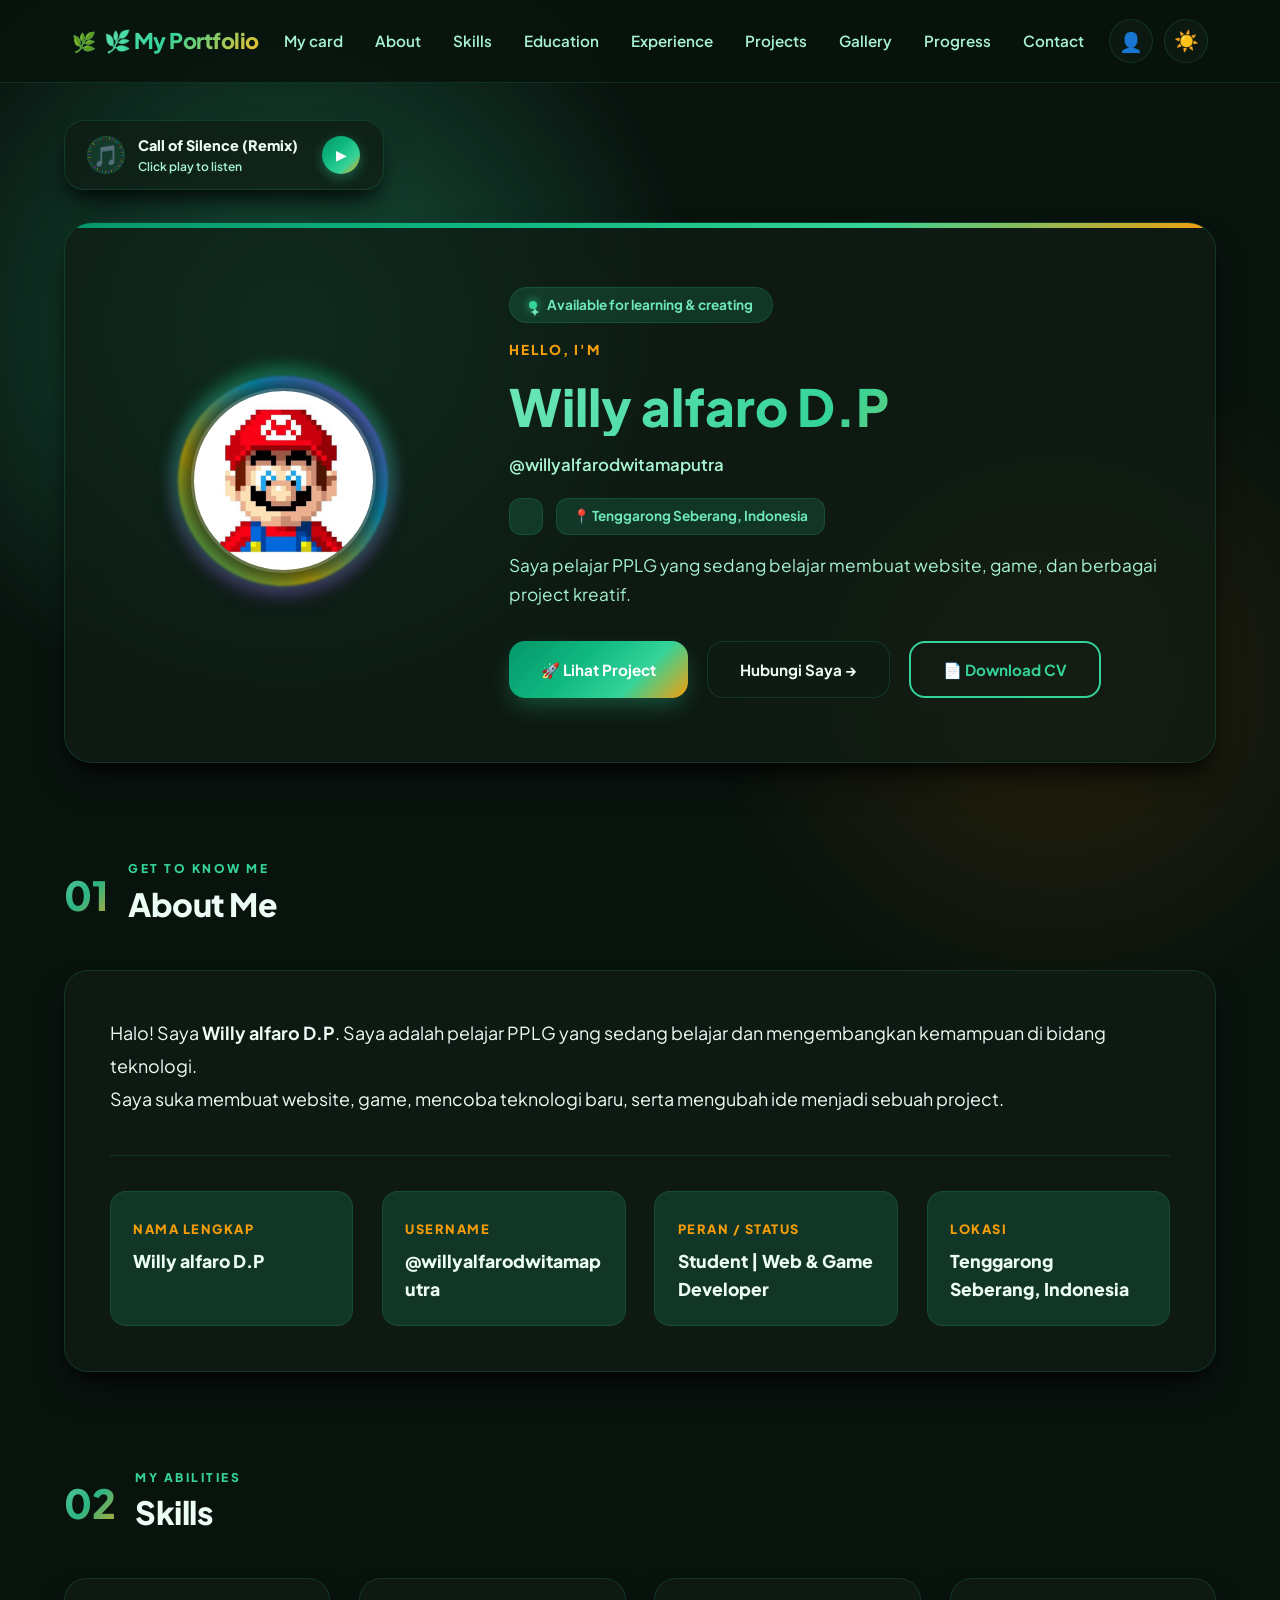
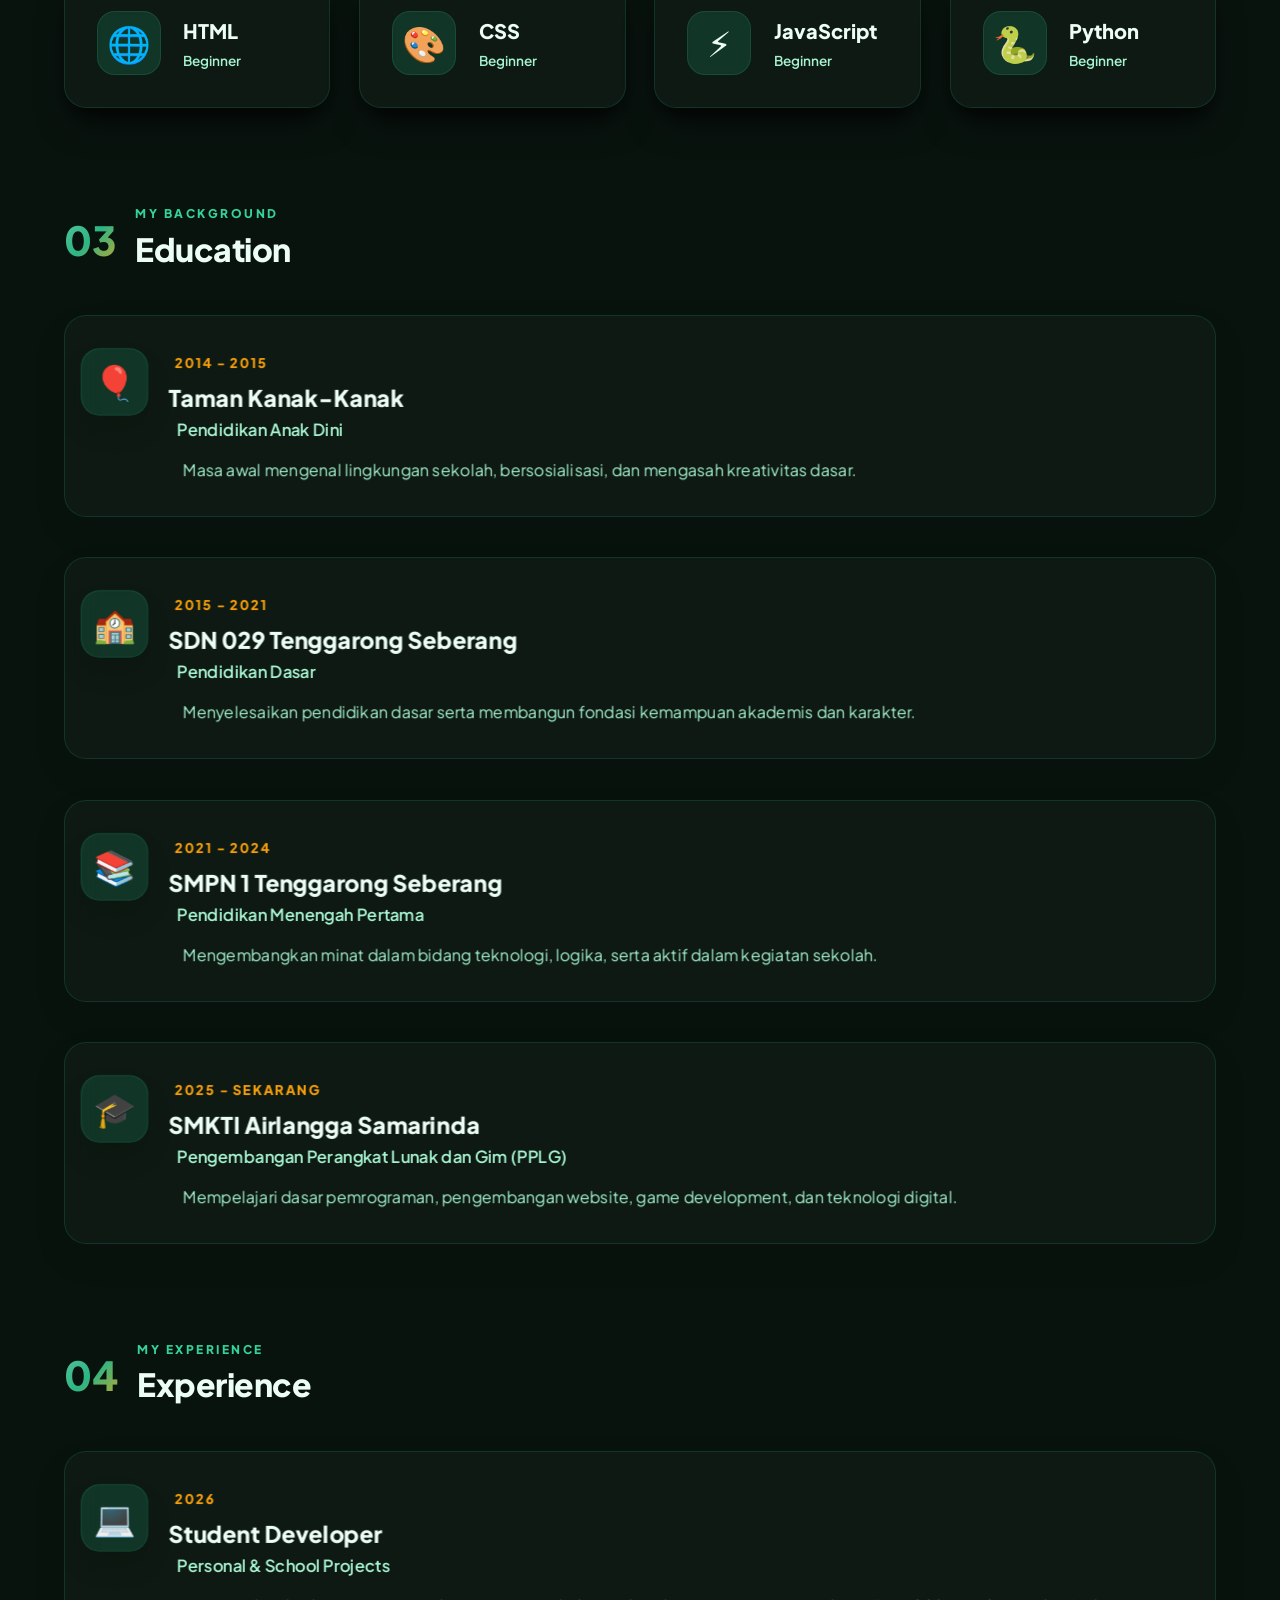
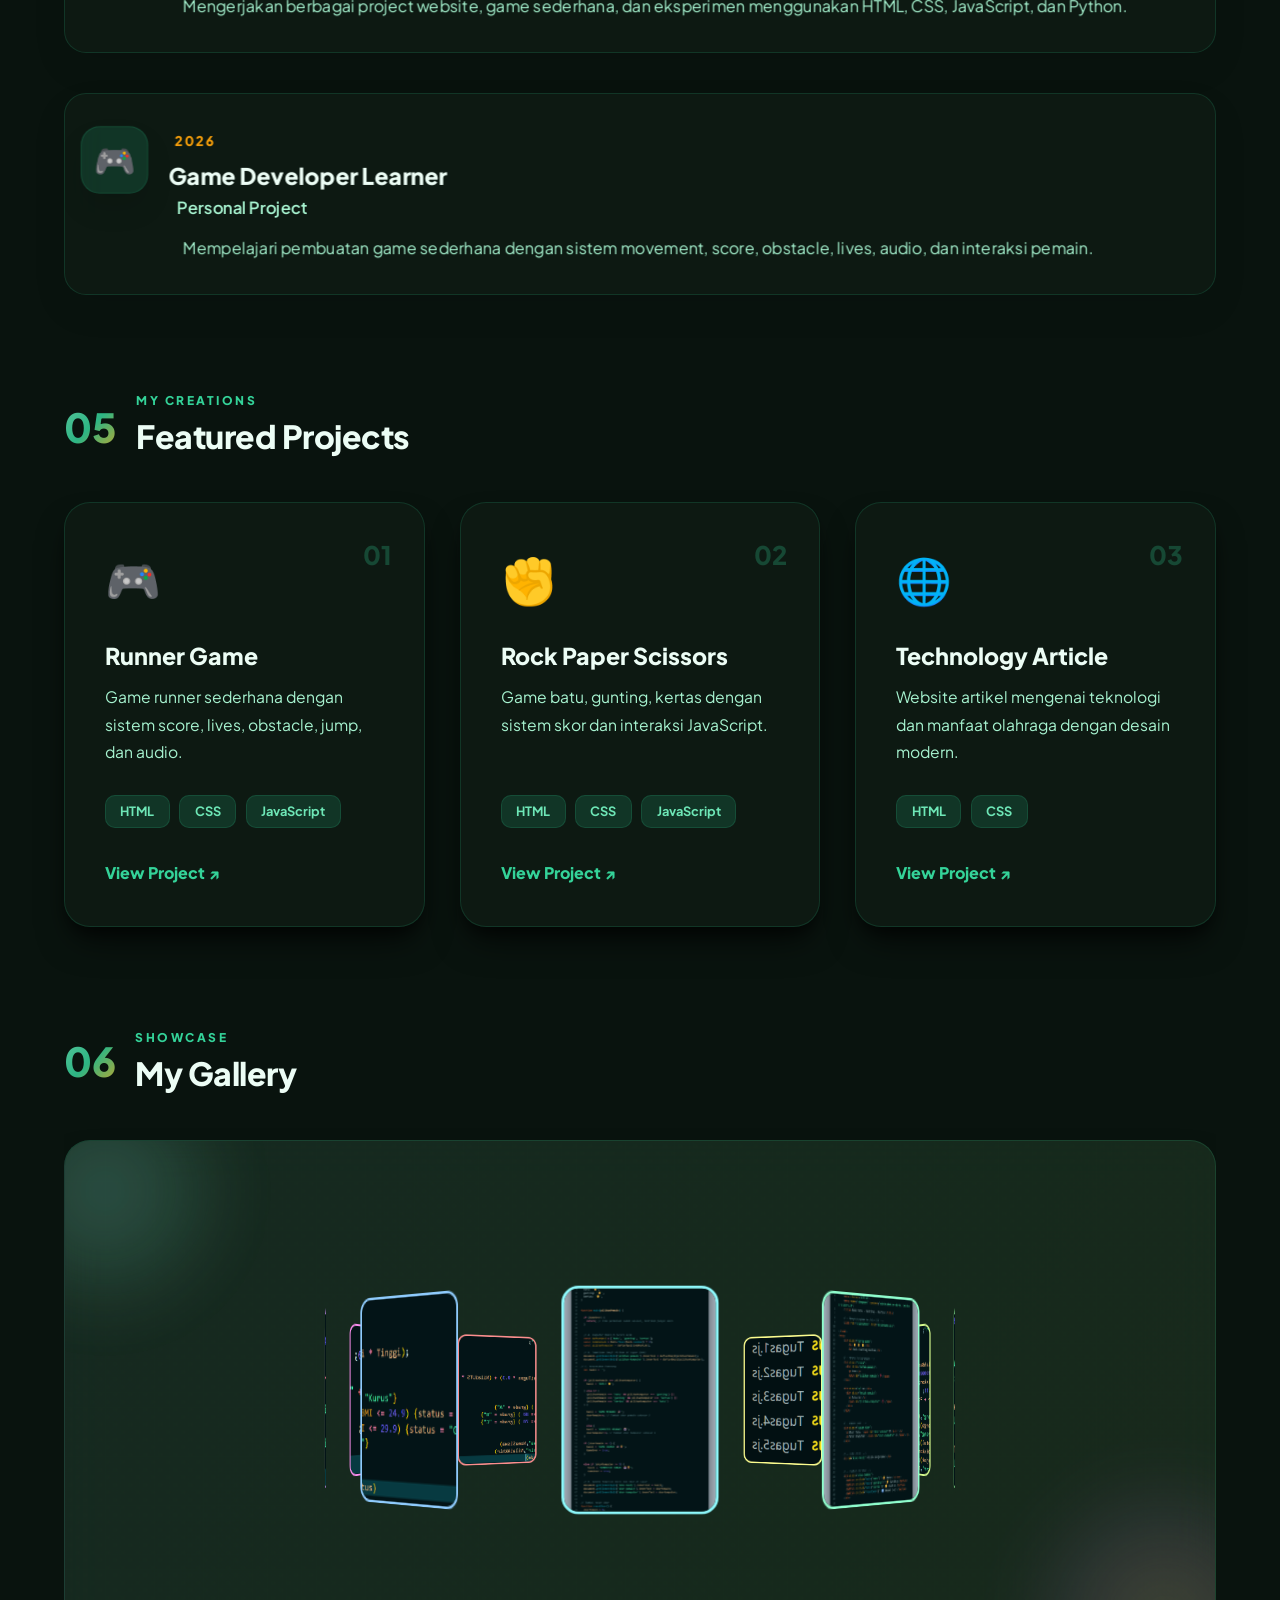
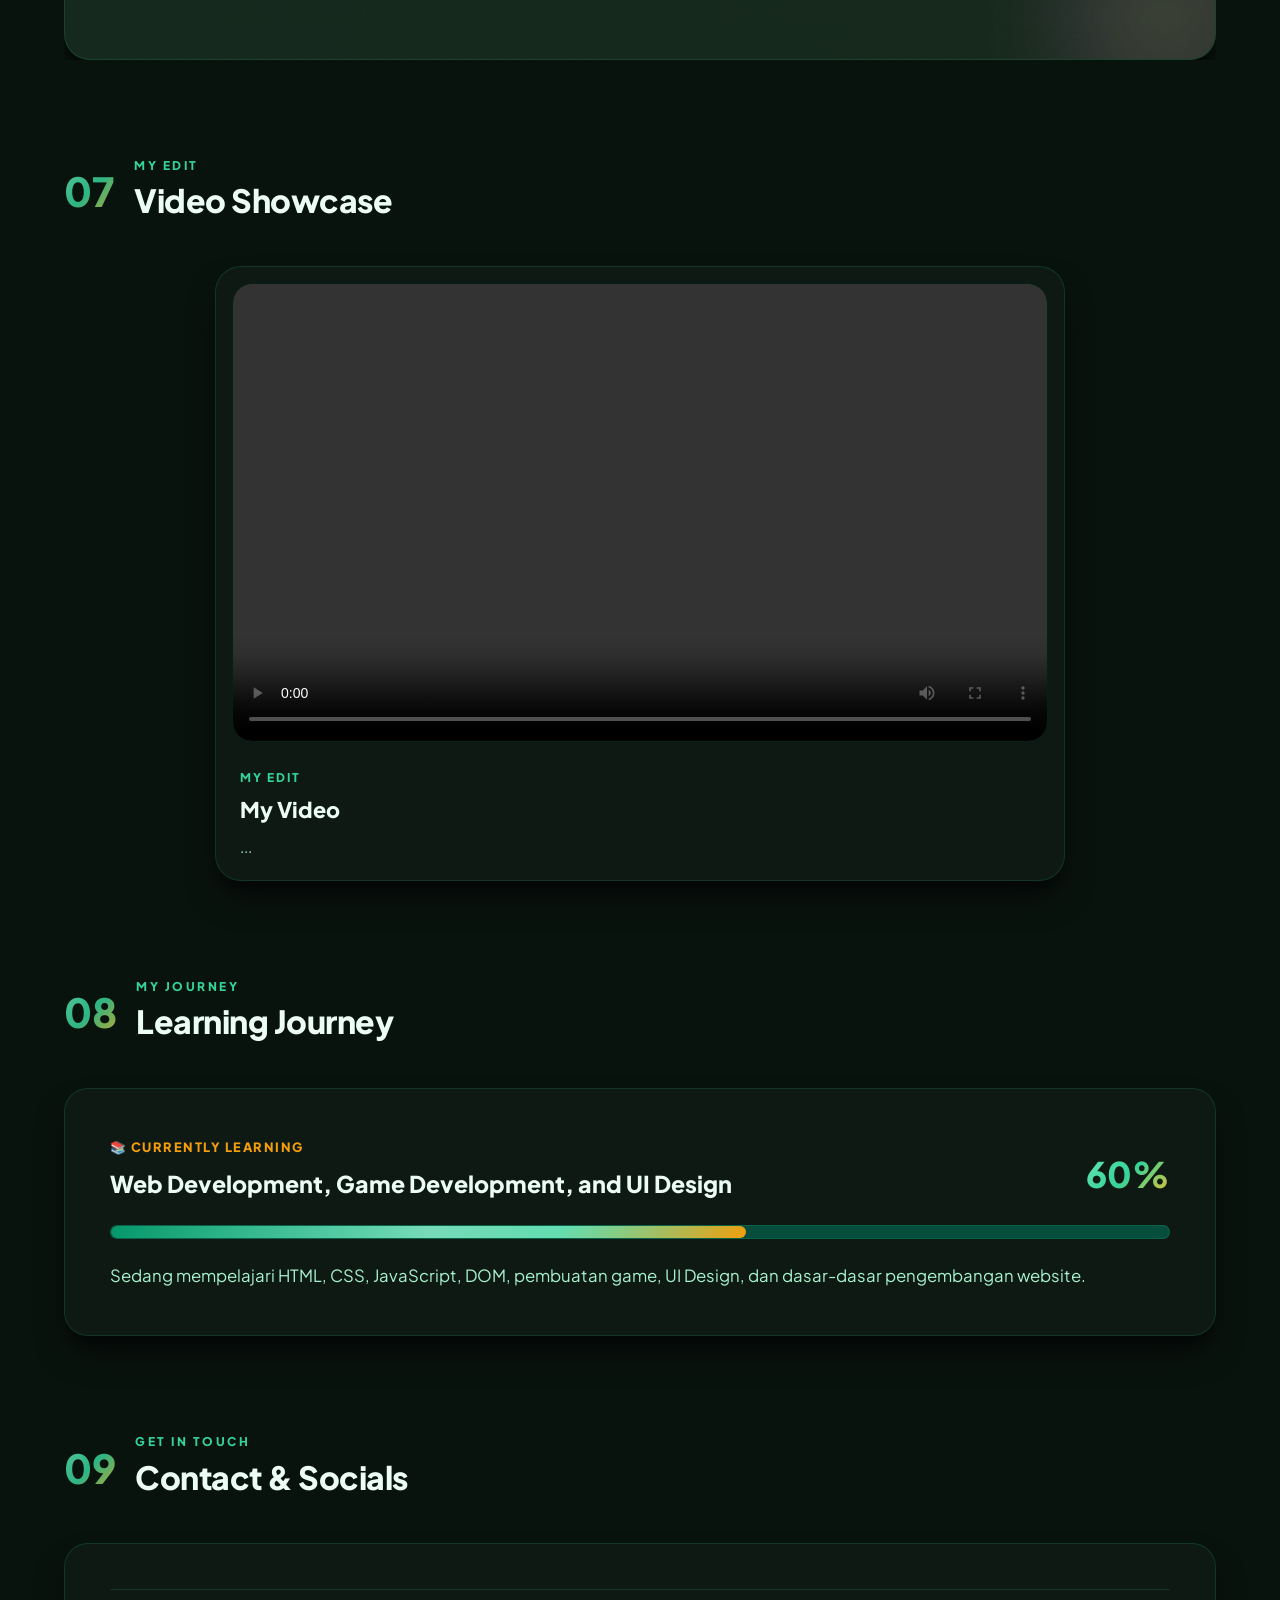
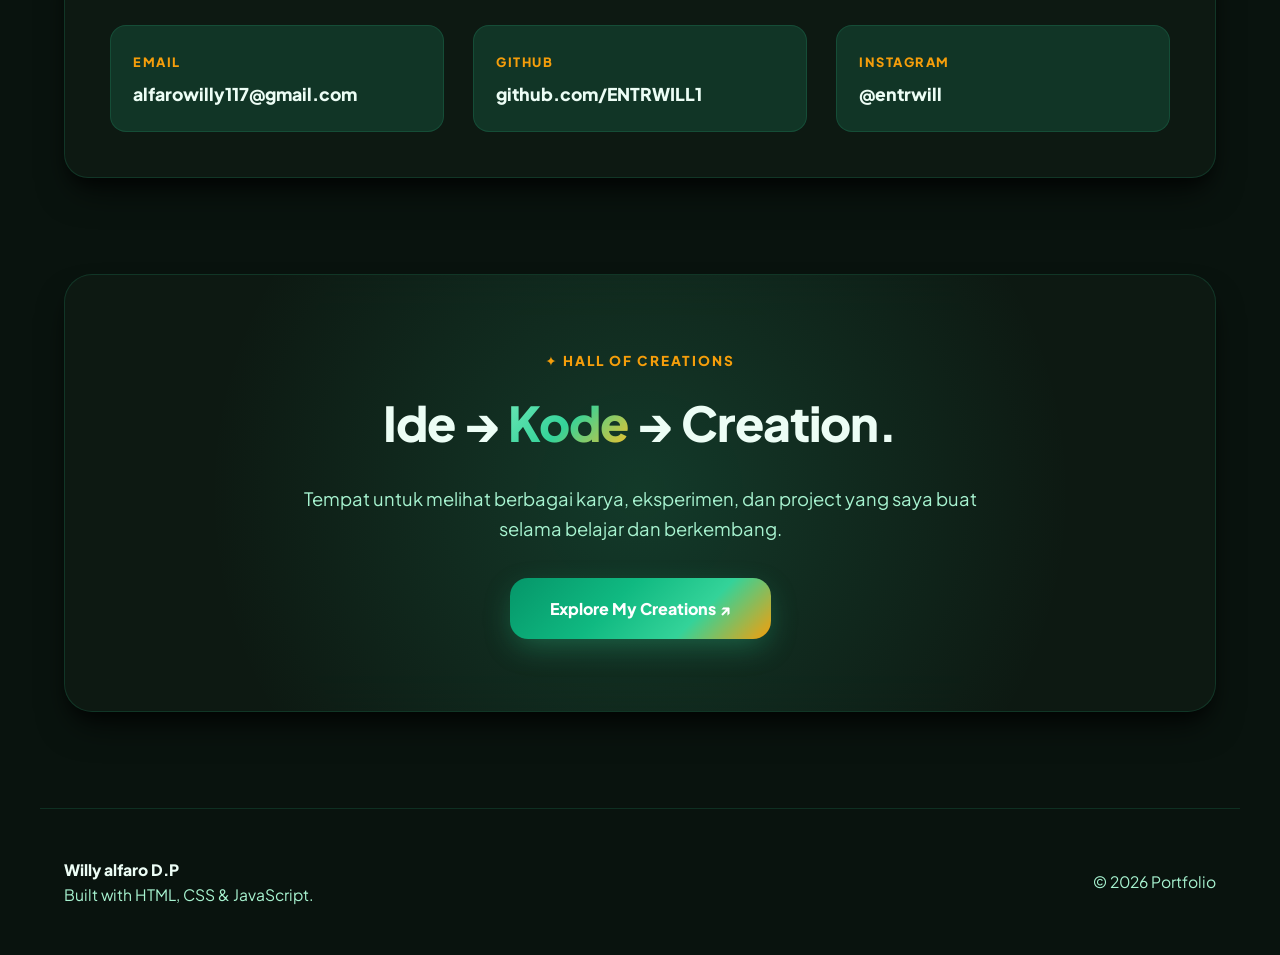
==== commit 1cab3995: "update portfolio" ====
--- a/index.html
+++ b/index.html
@@ -72,6 +72,9 @@
             </nav>
 
             <div class="nav-actions">
+                <a href="Login-php/login.php" class="login-btn" aria-label="Login" title="Login">
+                    👤
+                </a>
                 <button id="themeBtn" class="theme-toggle-btn loader" aria-label="Ganti Tema Terang/Gelap" type="button">
                     ☀️
                 </button>
--- a/Desain.css
+++ b/Desain.css
@@ -474,6 +474,22 @@
 
 
 /* =========================================================
+   🗂️ NAV ACTIONS (Login • Theme • Hamburger)
+   Dirapikan supaya selalu sejajar & berjarak konsisten
+   baik di desktop maupun mobile.
+========================================================= */
+
+.nav-actions {
+
+    display: flex;
+
+    align-items: center;
+
+    gap: 0.7rem;
+}
+
+
+/* =========================================================
    THEME TOGGLE
 ========================================================= */
 
@@ -589,6 +605,71 @@
             scale(1.2);
 
         opacity: 0;
+    }
+}
+
+
+/* =========================================================
+   🔑 LOGIN BUTTON
+   Bentuk & ukuran disamakan dengan theme-toggle-btn
+   supaya nav terlihat rapi & konsisten.
+========================================================= */
+
+.login-btn {
+
+    display: inline-flex;
+
+    align-items: center;
+
+    justify-content: center;
+
+    width: 44px;
+
+    height: 44px;
+
+    border-radius: 50%;
+
+    background: var(--bg-card);
+
+    border: 1px solid var(--border);
+
+    -webkit-backdrop-filter: blur(15px);
+
+    backdrop-filter: blur(15px);
+
+    text-decoration: none;
+
+    color: var(--text-primary);
+
+    font-size: 1.2rem;
+
+    cursor: pointer;
+
+    transition:
+        transform 0.3s ease,
+        border-color 0.3s ease,
+        background 0.3s ease,
+        box-shadow 0.3s ease;
+}
+
+
+@media (hover: hover) and (pointer: fine) {
+
+    .login-btn:hover {
+
+        transform:
+            translateY(-2px)
+            scale(1.08);
+
+        border-color: var(--accent);
+
+        background: var(--bg-card-hover);
+
+        box-shadow:
+            0 10px
+            20px
+            -5px
+            var(--accent-glow);
     }
 }
 
@@ -1438,136 +1519,302 @@
 
 
 /* =========================================================
-   TIMELINE
+   🌿 TIMELINE CONTAINER
 ========================================================= */
 
 .timeline-container {
-
     display: flex;
-
     flex-direction: column;
-
+    gap: 2.5rem;
+    position: relative;
+}
+
+/* =========================================================
+   🌿 TIMELINE — EXTRA POP-OUT 3D
+========================================================= */
+
+.timeline-card {
+    background: var(--bg-card);
+    -webkit-backdrop-filter: blur(20px);
+    backdrop-filter: blur(20px);
+
+    border: 1px solid var(--border);
+    border-radius: 22px;
+
+    padding: 2.2rem;
+
+    display: flex;
     gap: 2rem;
 
     position: relative;
-}
-
-
-.timeline-card {
-
-    background: var(--bg-card);
-
-    -webkit-backdrop-filter: blur(20px);
-
-    backdrop-filter: blur(20px);
+
+    transform-style: preserve-3d;
+    perspective: 1200px;
+
+    will-change: transform;
+
+    box-shadow:
+        0 15px 35px rgba(0, 0, 0, 0.08);
+
+    transition:
+        transform 0.15s ease-out,
+        box-shadow 0.3s ease,
+        border-color 0.3s ease;
+}
+
+
+/* =========================================================
+   🚀 CARD LEBIH MENONJOL
+========================================================= */
+
+.timeline-card:hover {
+    border-color: var(--accent);
+
+    box-shadow:
+        0 30px 60px -15px var(--accent-glow),
+        0 15px 30px rgba(0, 0, 0, 0.12);
+}
+
+
+/* =========================================================
+   🧊 ICON — PALING KELUAR
+========================================================= */
+
+.timeline-icon {
+    font-size: 2rem;
+
+    background: var(--badge-bg);
+
+    min-width: 64px;
+    height: 64px;
+
+    display: flex;
+    align-items: center;
+    justify-content: center;
+
+    border-radius: 18px;
 
     border: 1px solid var(--border);
 
-    border-radius: 22px;
-
-    padding: 2.2rem;
-
-    display: flex;
-
-    gap: 2rem;
-
-    box-shadow: var(--card-shadow);
+    flex-shrink: 0;
+
+    transform:
+        translateZ(40px)
+        scale(1.02);
+
+    transform-style: preserve-3d;
+
+    box-shadow:
+        0 15px 25px rgba(0, 0, 0, 0.12);
 
     transition:
-        all
-        0.4s
-        cubic-bezier(
+        transform 0.3s cubic-bezier(
             0.16,
             1,
             0.3,
             1
+        ),
+        box-shadow 0.3s ease;
+}
+
+
+.timeline-card:hover .timeline-icon {
+    transform:
+        translateZ(70px)
+        scale(1.08)
+        rotateZ(-3deg);
+
+    box-shadow:
+        0 25px 40px -10px var(--accent-glow);
+}
+
+
+/* =========================================================
+   📅 YEAR — KELUAR
+========================================================= */
+
+.timeline-year {
+    display: inline-block;
+
+    font-size: 0.8rem;
+
+    font-weight: 800;
+
+    color: var(--nature-amber);
+
+    letter-spacing: 1.5px;
+
+    text-transform: uppercase;
+
+    transform:
+        translateZ(55px);
+
+    transition:
+        transform 0.3s ease;
+}
+
+
+.timeline-card:hover .timeline-year {
+    transform:
+        translateZ(80px);
+}
+
+
+/* =========================================================
+   📝 TITLE — MENONJOL
+========================================================= */
+
+.timeline-content {
+    transform-style: preserve-3d;
+}
+
+
+.timeline-content h3 {
+    font-size: 1.35rem;
+
+    font-weight: 800;
+
+    margin-top: 0.3rem;
+
+    transform:
+        translateZ(70px);
+
+    transition:
+        transform 0.3s ease;
+}
+
+
+.timeline-card:hover
+.timeline-content h3 {
+    transform:
+        translateZ(100px);
+}
+
+
+/* =========================================================
+   🏫 SUBTITLE
+========================================================= */
+
+.timeline-content h4 {
+    font-size: 1rem;
+
+    color: var(--text-secondary);
+
+    font-weight: 600;
+
+    margin-bottom: 0.8rem;
+
+    transform:
+        translateZ(50px);
+
+    transition:
+        transform 0.3s ease;
+}
+
+
+.timeline-card:hover
+.timeline-content h4 {
+    transform:
+        translateZ(75px);
+}
+
+
+/* =========================================================
+   📖 DESCRIPTION
+========================================================= */
+
+.timeline-content p {
+    font-size: 0.98rem;
+
+    color: var(--text-secondary);
+
+    line-height: 1.7;
+
+    transform:
+        translateZ(35px);
+
+    transition:
+        transform 0.3s ease;
+}
+
+
+.timeline-card:hover
+.timeline-content p {
+    transform:
+        translateZ(55px);
+}
+
+
+/* =========================================================
+   ✨ GLASS REFLECTION
+========================================================= */
+
+.timeline-card::before {
+    content: "";
+
+    position: absolute;
+
+    inset: 0;
+
+    border-radius: inherit;
+
+    pointer-events: none;
+
+    background:
+        linear-gradient(
+            135deg,
+            rgba(255, 255, 255, 0.22),
+            transparent 30%,
+            transparent 65%,
+            rgba(255, 255, 255, 0.06)
         );
 
-    position: relative;
-}
-
-
-.timeline-card:hover {
-
-    transform: translateX(10px);
-
-    border-color: var(--accent);
-
-    box-shadow:
-        0 15px
-        30px
-        -10px
-        var(--accent-glow);
-}
-
-
-.timeline-icon {
-
-    font-size: 2rem;
-
-    background: var(--badge-bg);
-
-    min-width: 64px;
-
-    height: 64px;
-
-    display: flex;
-
-    align-items: center;
-
-    justify-content: center;
-
-    border-radius: 18px;
-
-    border: 1px solid var(--border);
-
-    flex-shrink: 0;
-}
-
-
-.timeline-year {
-
-    font-size: 0.8rem;
-
-    font-weight: 800;
-
-    color: var(--nature-amber);
-
-    letter-spacing: 1.5px;
-
-    text-transform: uppercase;
-}
-
-
-.timeline-content h3 {
-
-    font-size: 1.35rem;
-
-    font-weight: 800;
-
-    margin-top: 0.3rem;
-}
-
-
-.timeline-content h4 {
-
-    font-size: 1rem;
-
-    color: var(--text-secondary);
-
-    font-weight: 600;
-
-    margin-bottom: 0.8rem;
-}
-
-
-.timeline-content p {
-
-    font-size: 0.98rem;
-
-    color: var(--text-secondary);
-
-    line-height: 1.7;
+    opacity: 0;
+
+    transform:
+        translateZ(5px);
+
+    transition:
+        opacity 0.3s ease;
+}
+
+
+.timeline-card:hover::before {
+    opacity: 1;
+}
+
+
+/* =========================================================
+   📱 MOBILE
+========================================================= */
+
+@media (max-width: 768px) {
+
+    .timeline-card {
+        perspective: none;
+        transform-style: flat;
+        will-change: auto;
+
+        transition:
+            transform 0.3s ease,
+            box-shadow 0.3s ease;
+    }
+
+
+    .timeline-card:hover {
+        transform:
+            translateY(-5px) !important;
+    }
+
+
+    .timeline-icon,
+    .timeline-year,
+    .timeline-content h3,
+    .timeline-content h4,
+    .timeline-content p {
+        transform: none !important;
+    }
+
 }
 
 
@@ -4500,18 +4747,14 @@
 
 
 /* =========================================================
-   📱 NAV ACTIONS
+   📱 NAV ACTIONS (mobile override — jarak sedikit lebih rapat)
 ========================================================= */
 
 @media screen and (max-width: 768px) {
 
     .nav-actions {
 
-        display: flex;
-
-        align-items: center;
-
-        gap: 0.55rem;
+        gap: 0.5rem;
     }
 }
 
